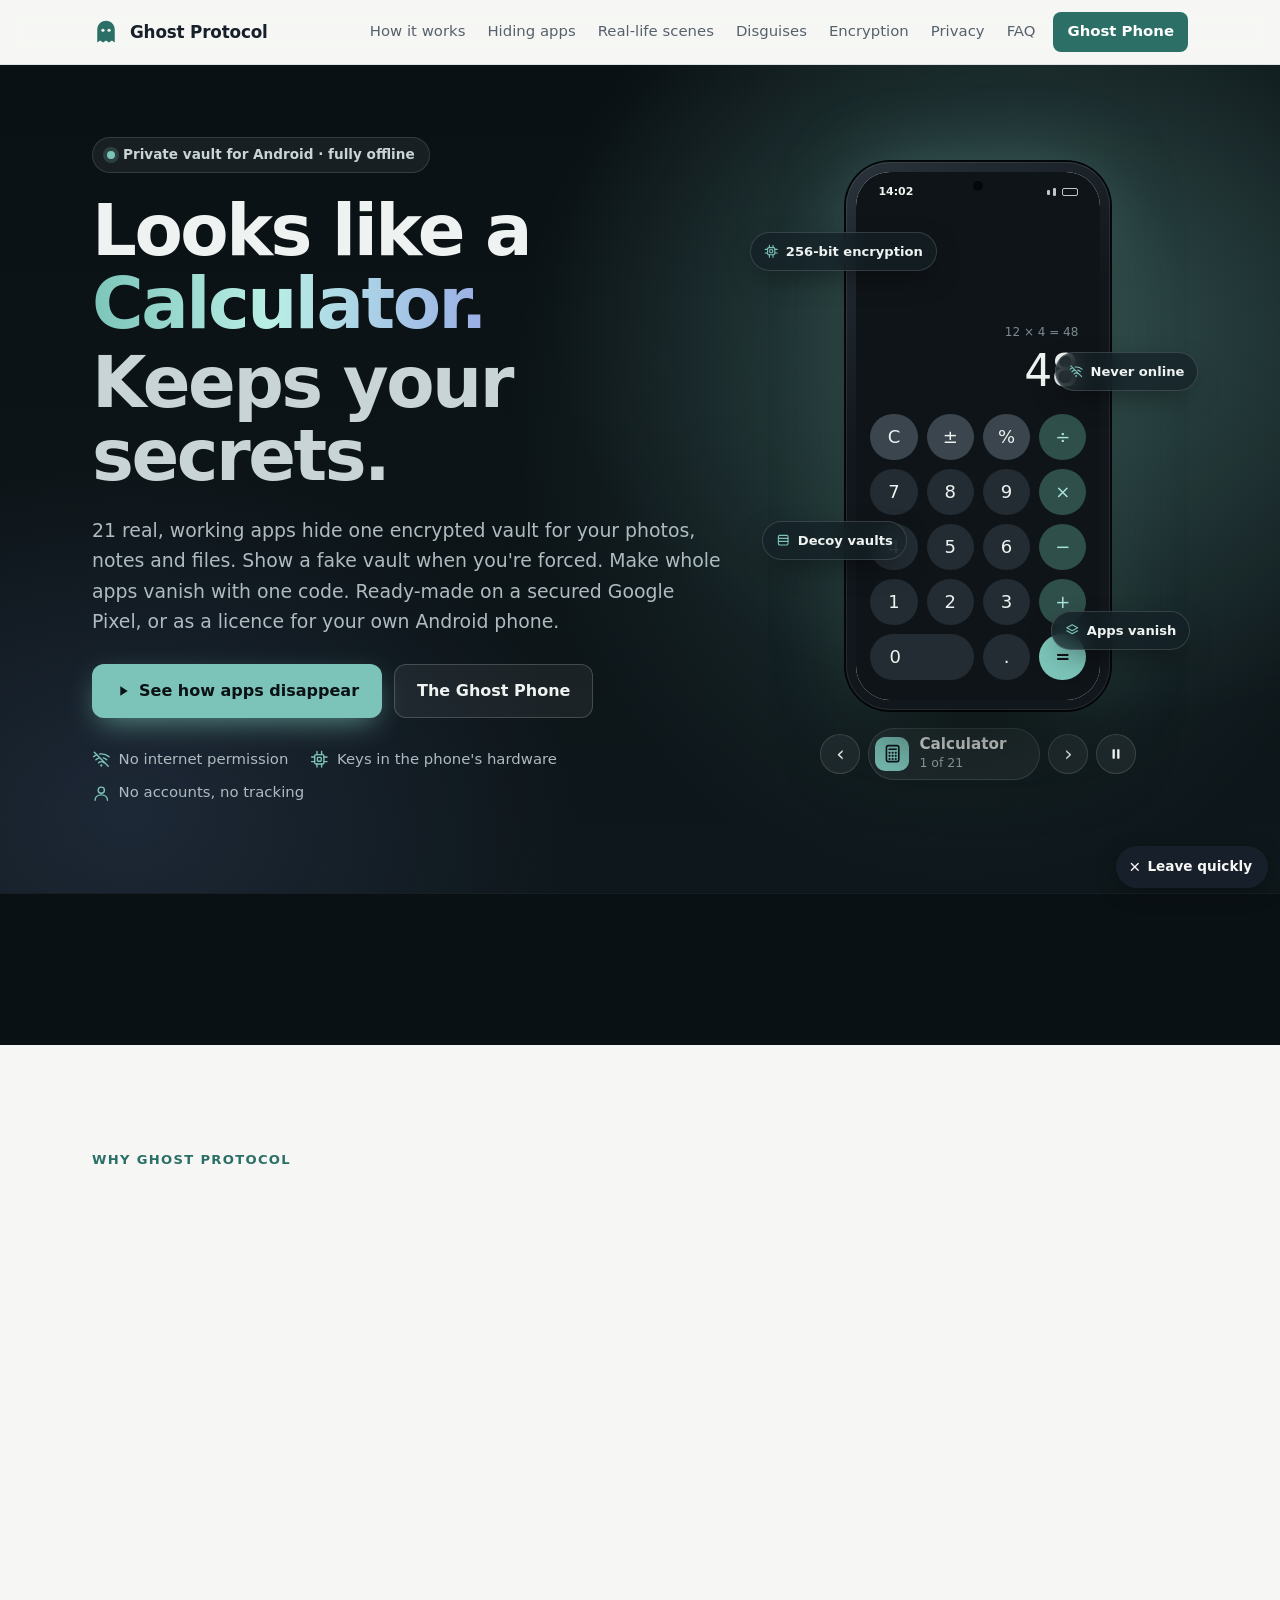
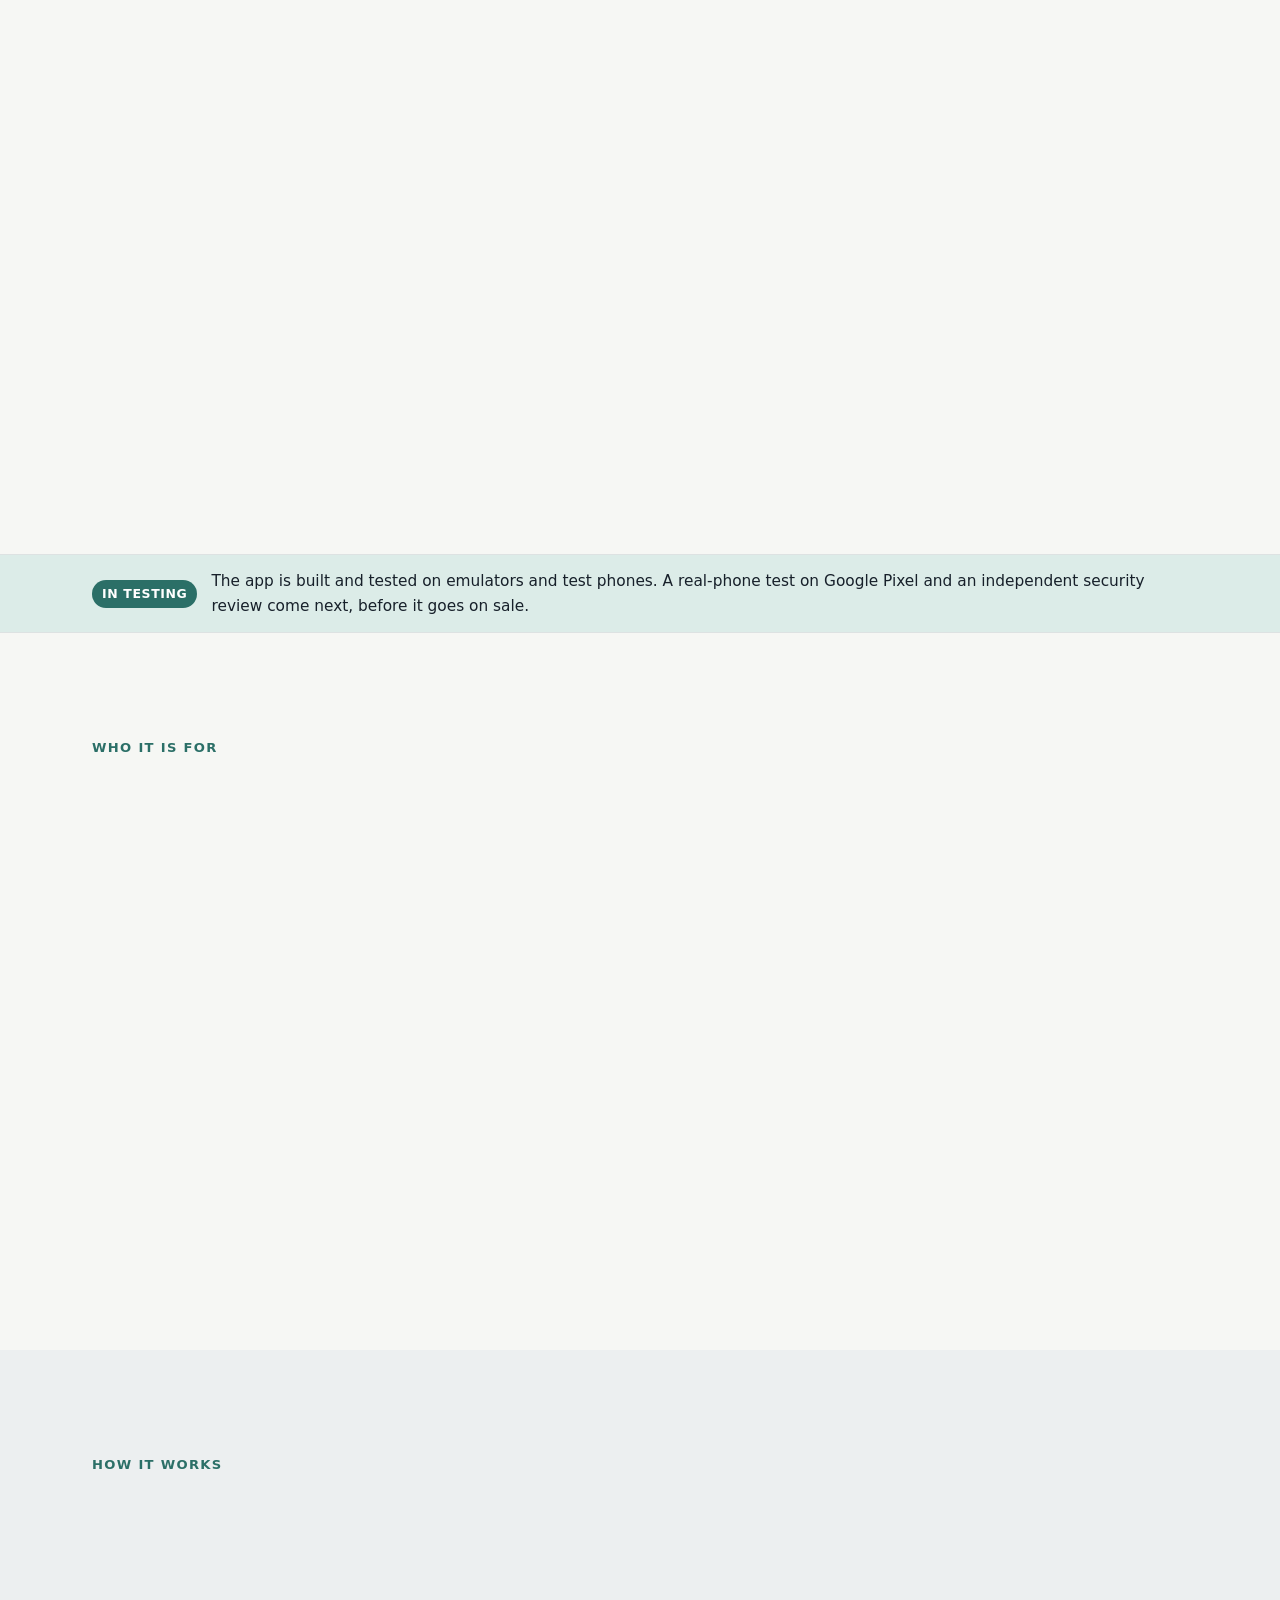
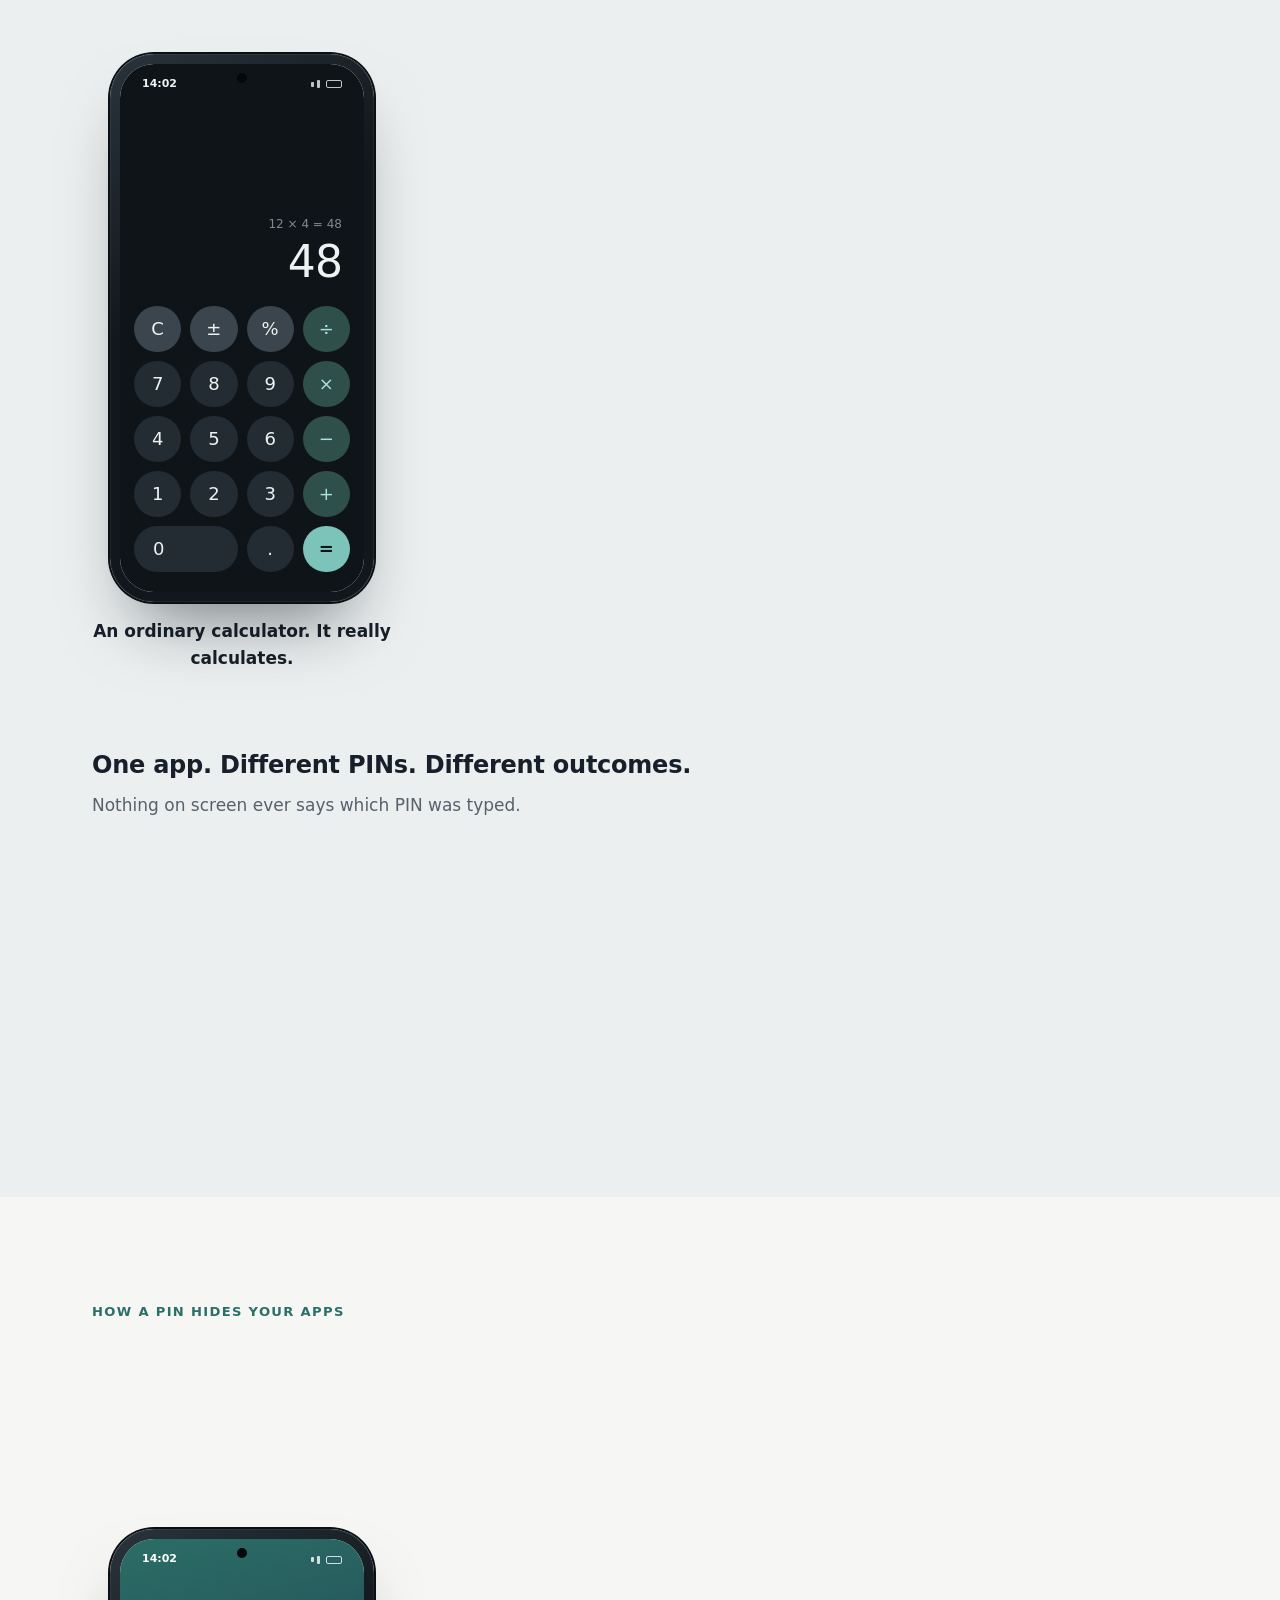
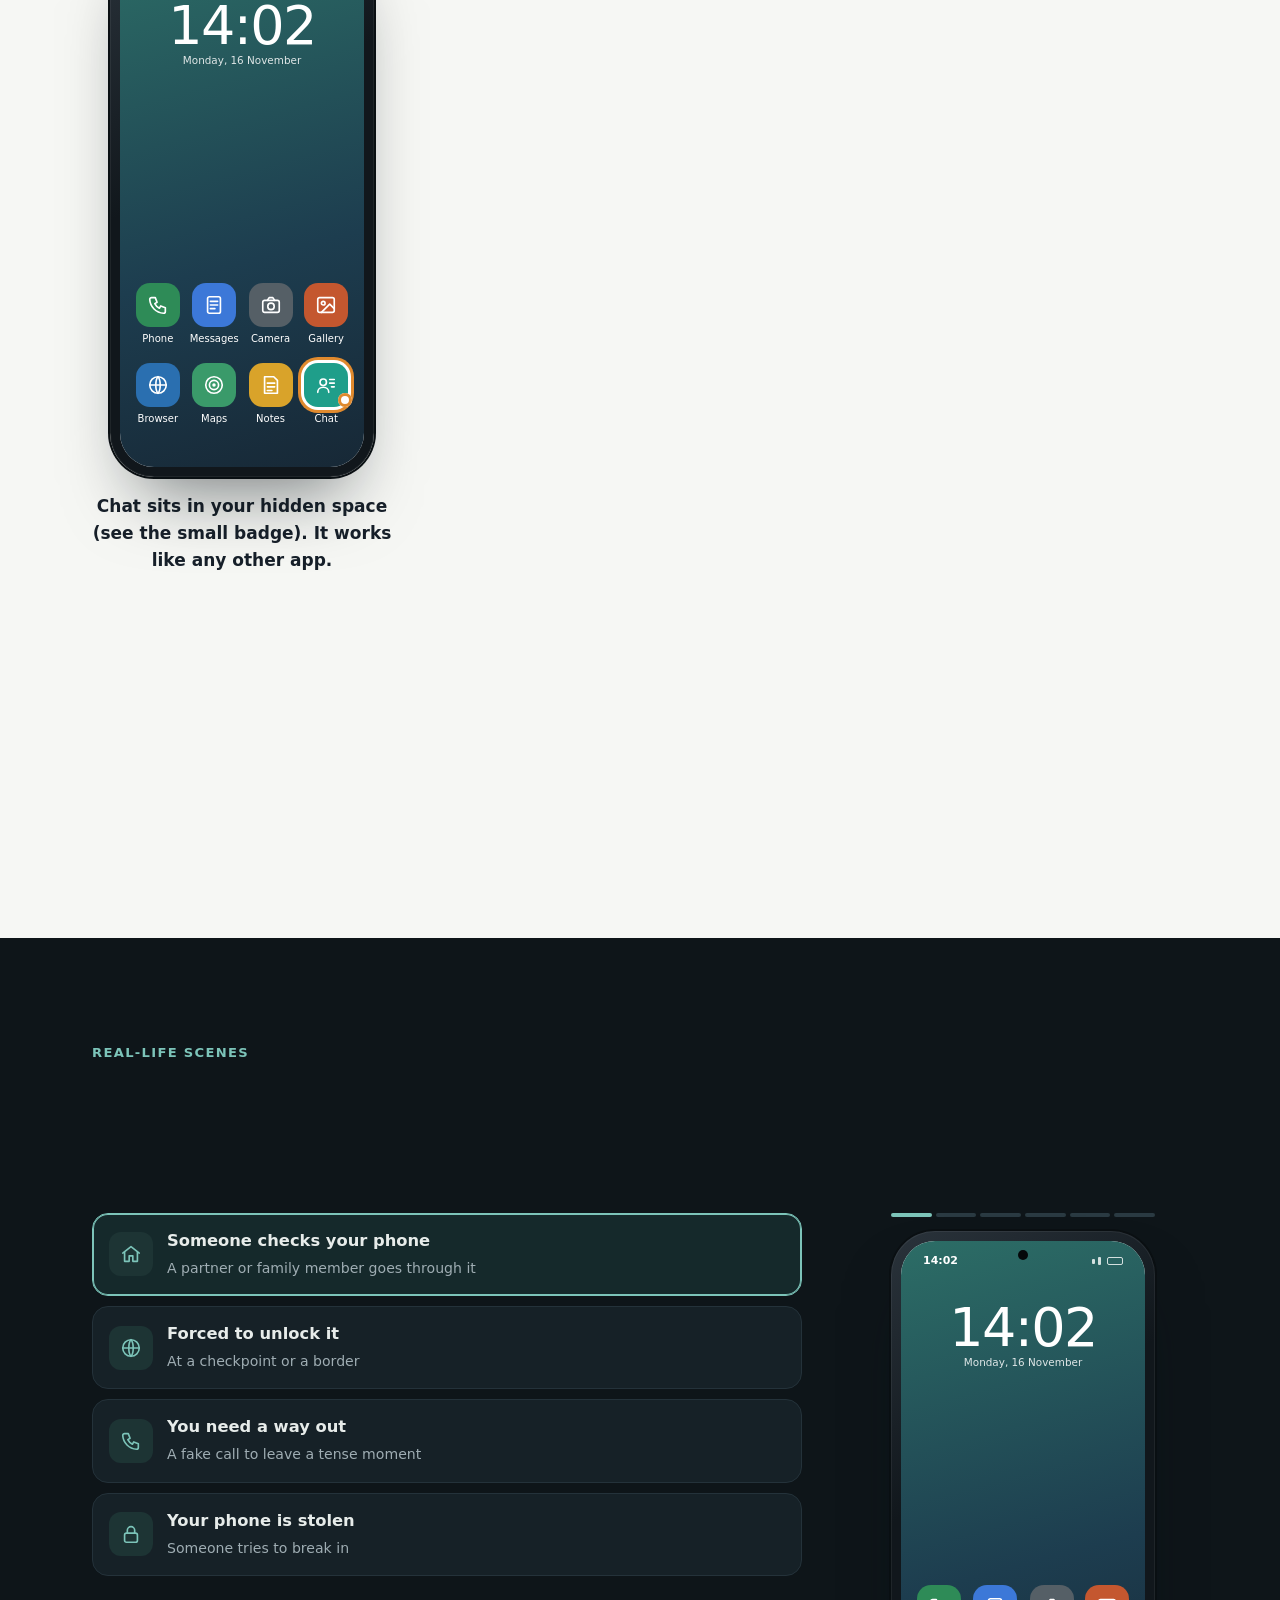
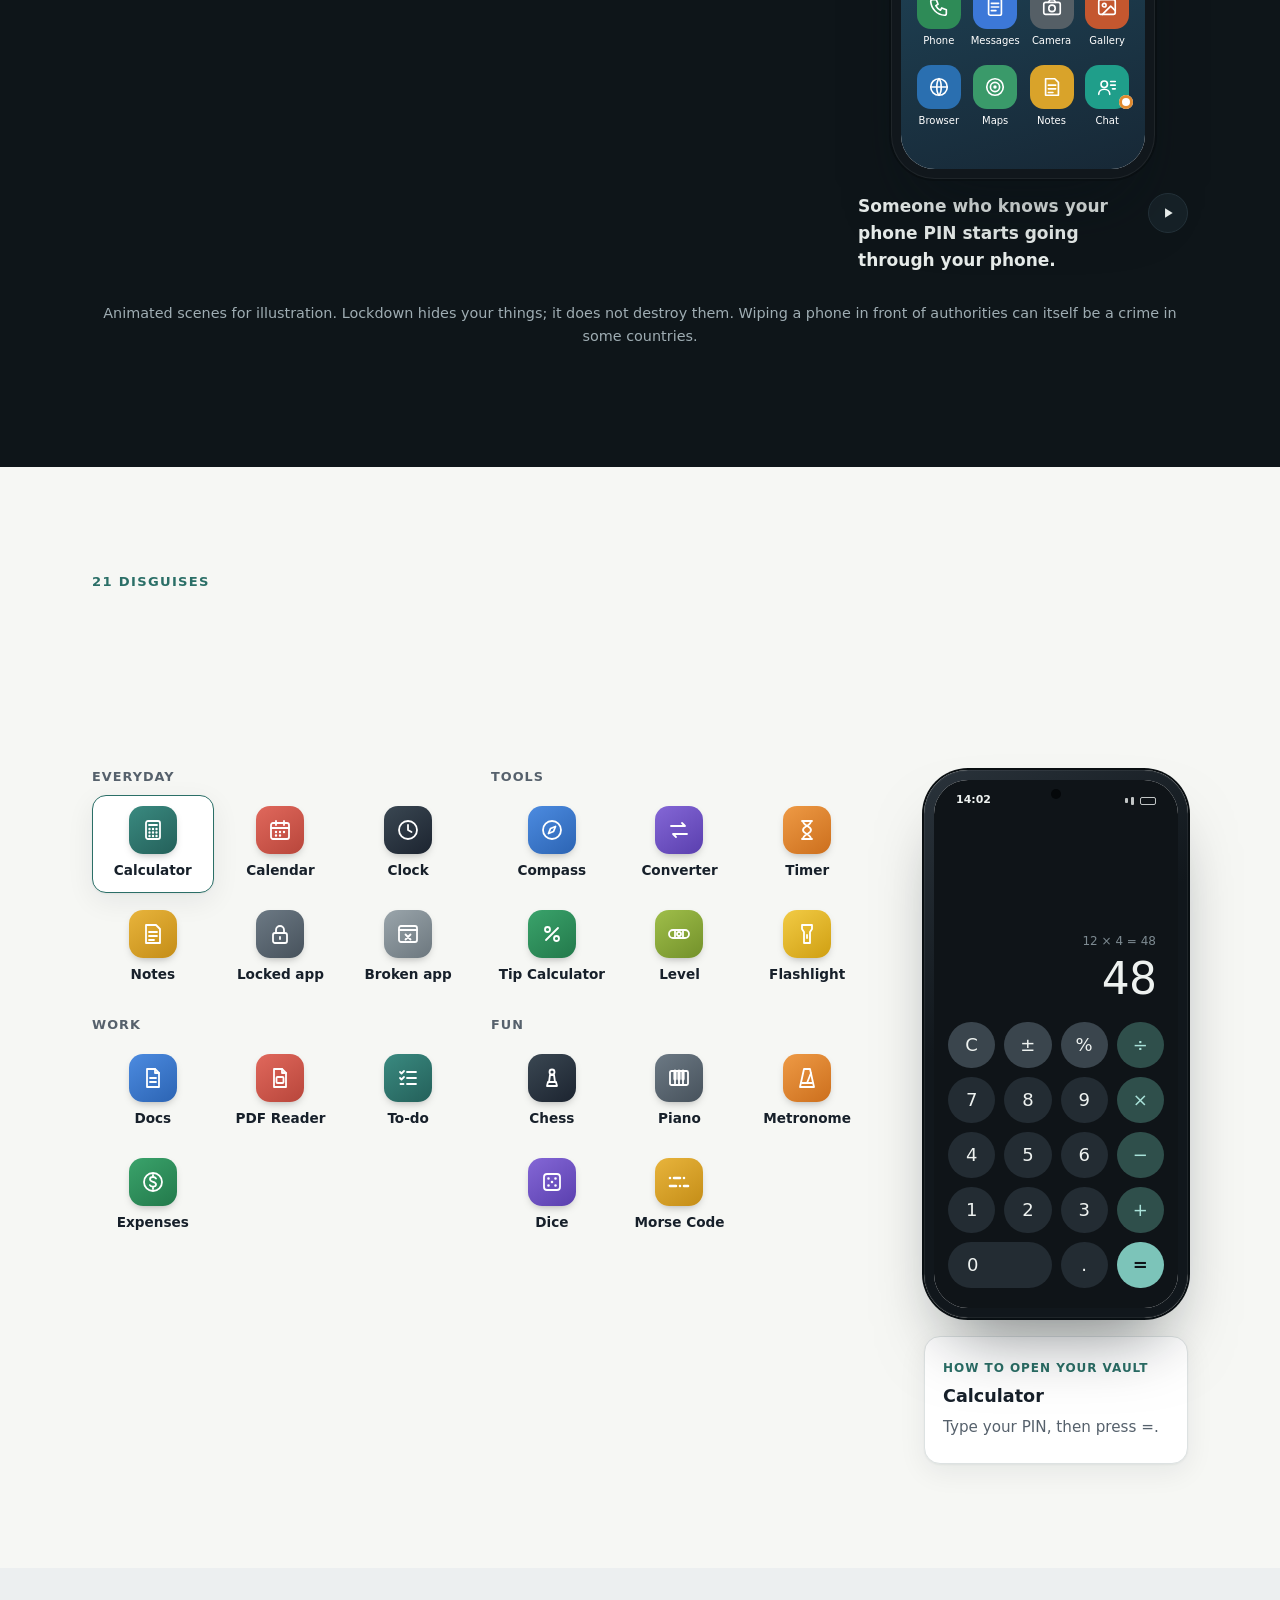
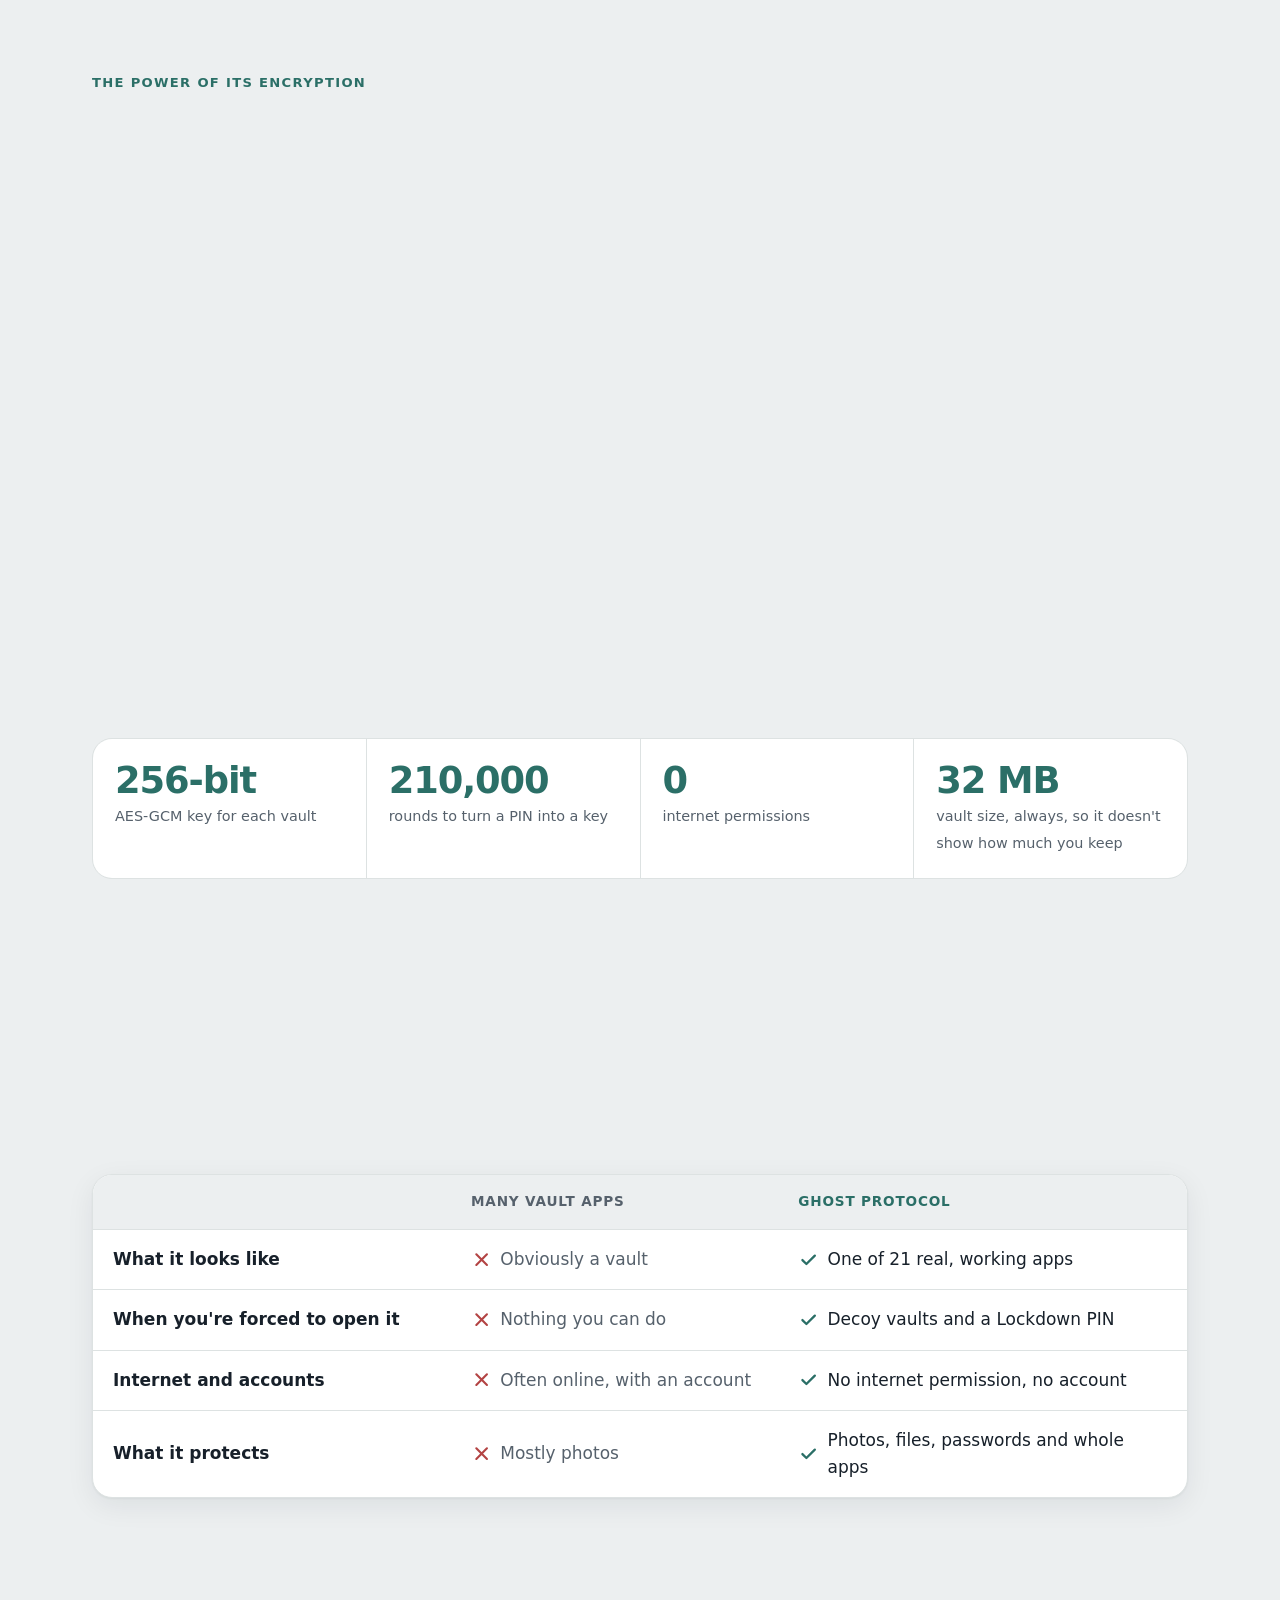
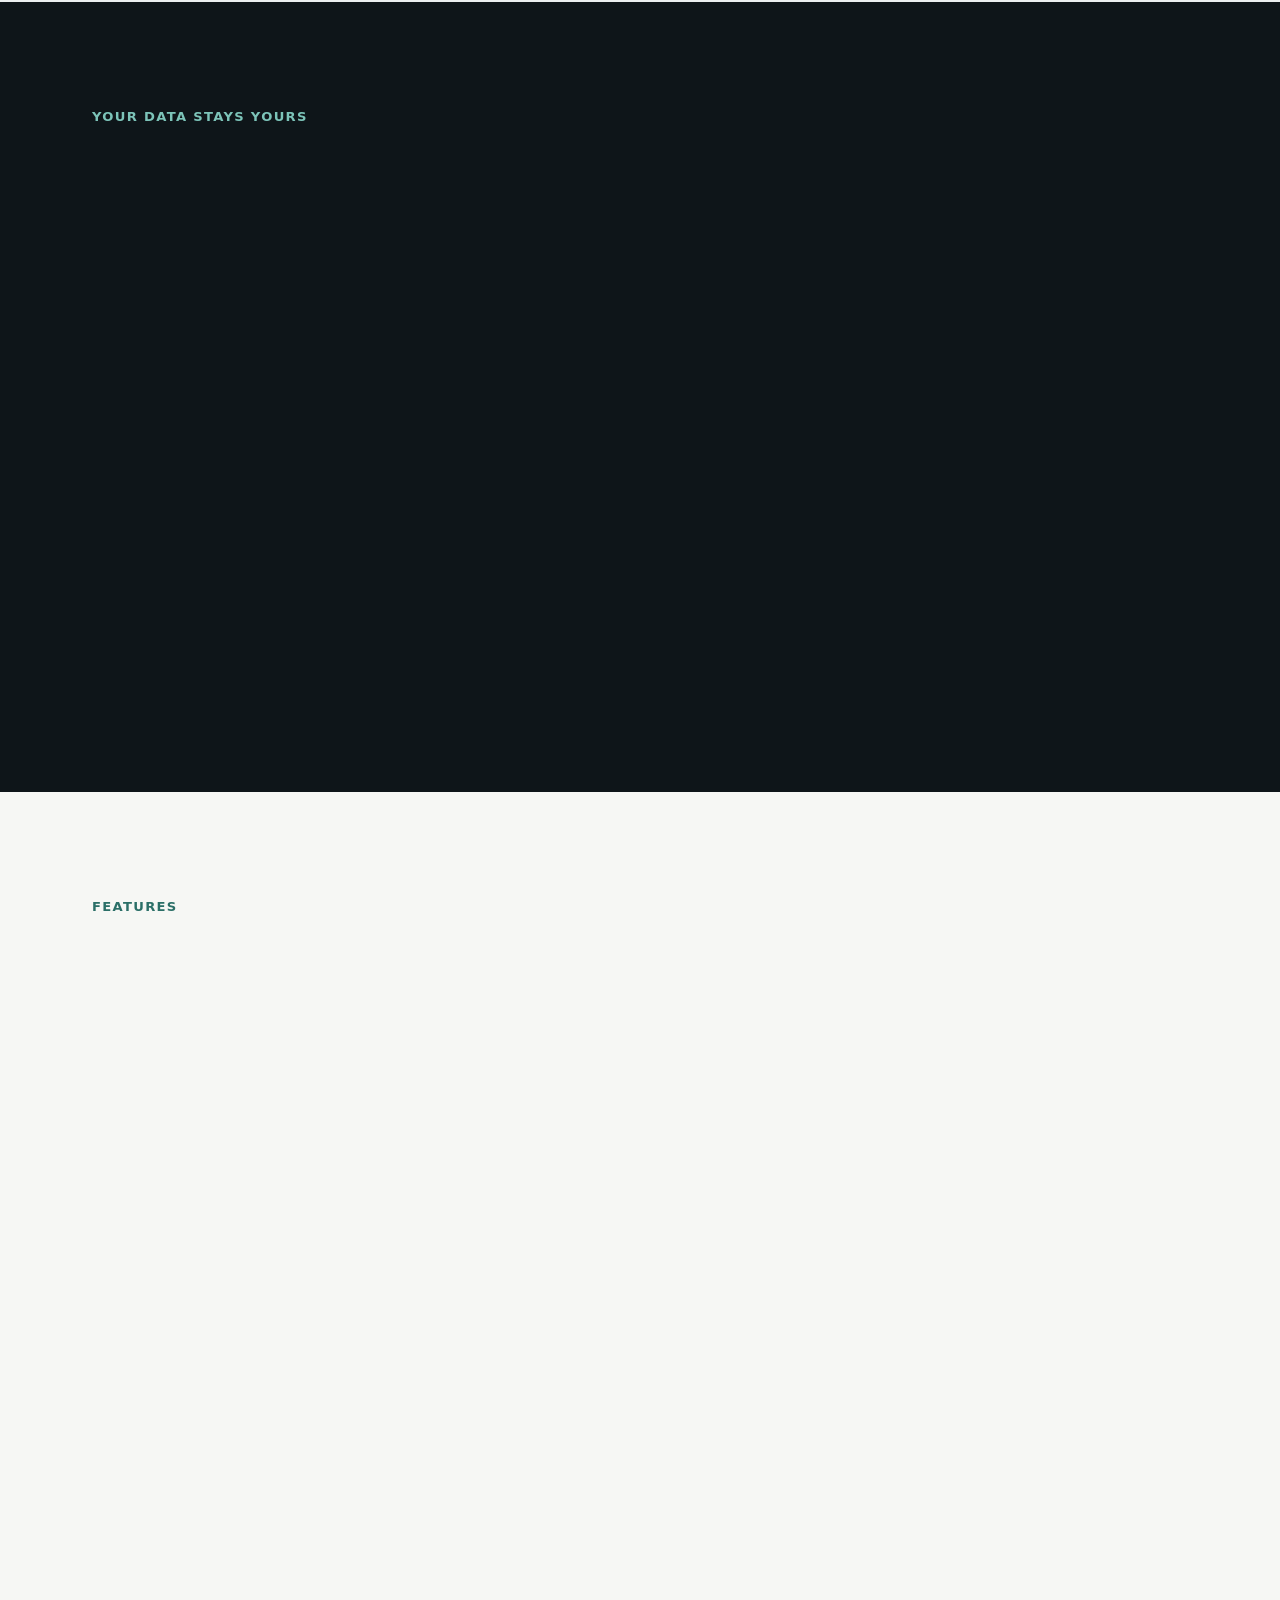
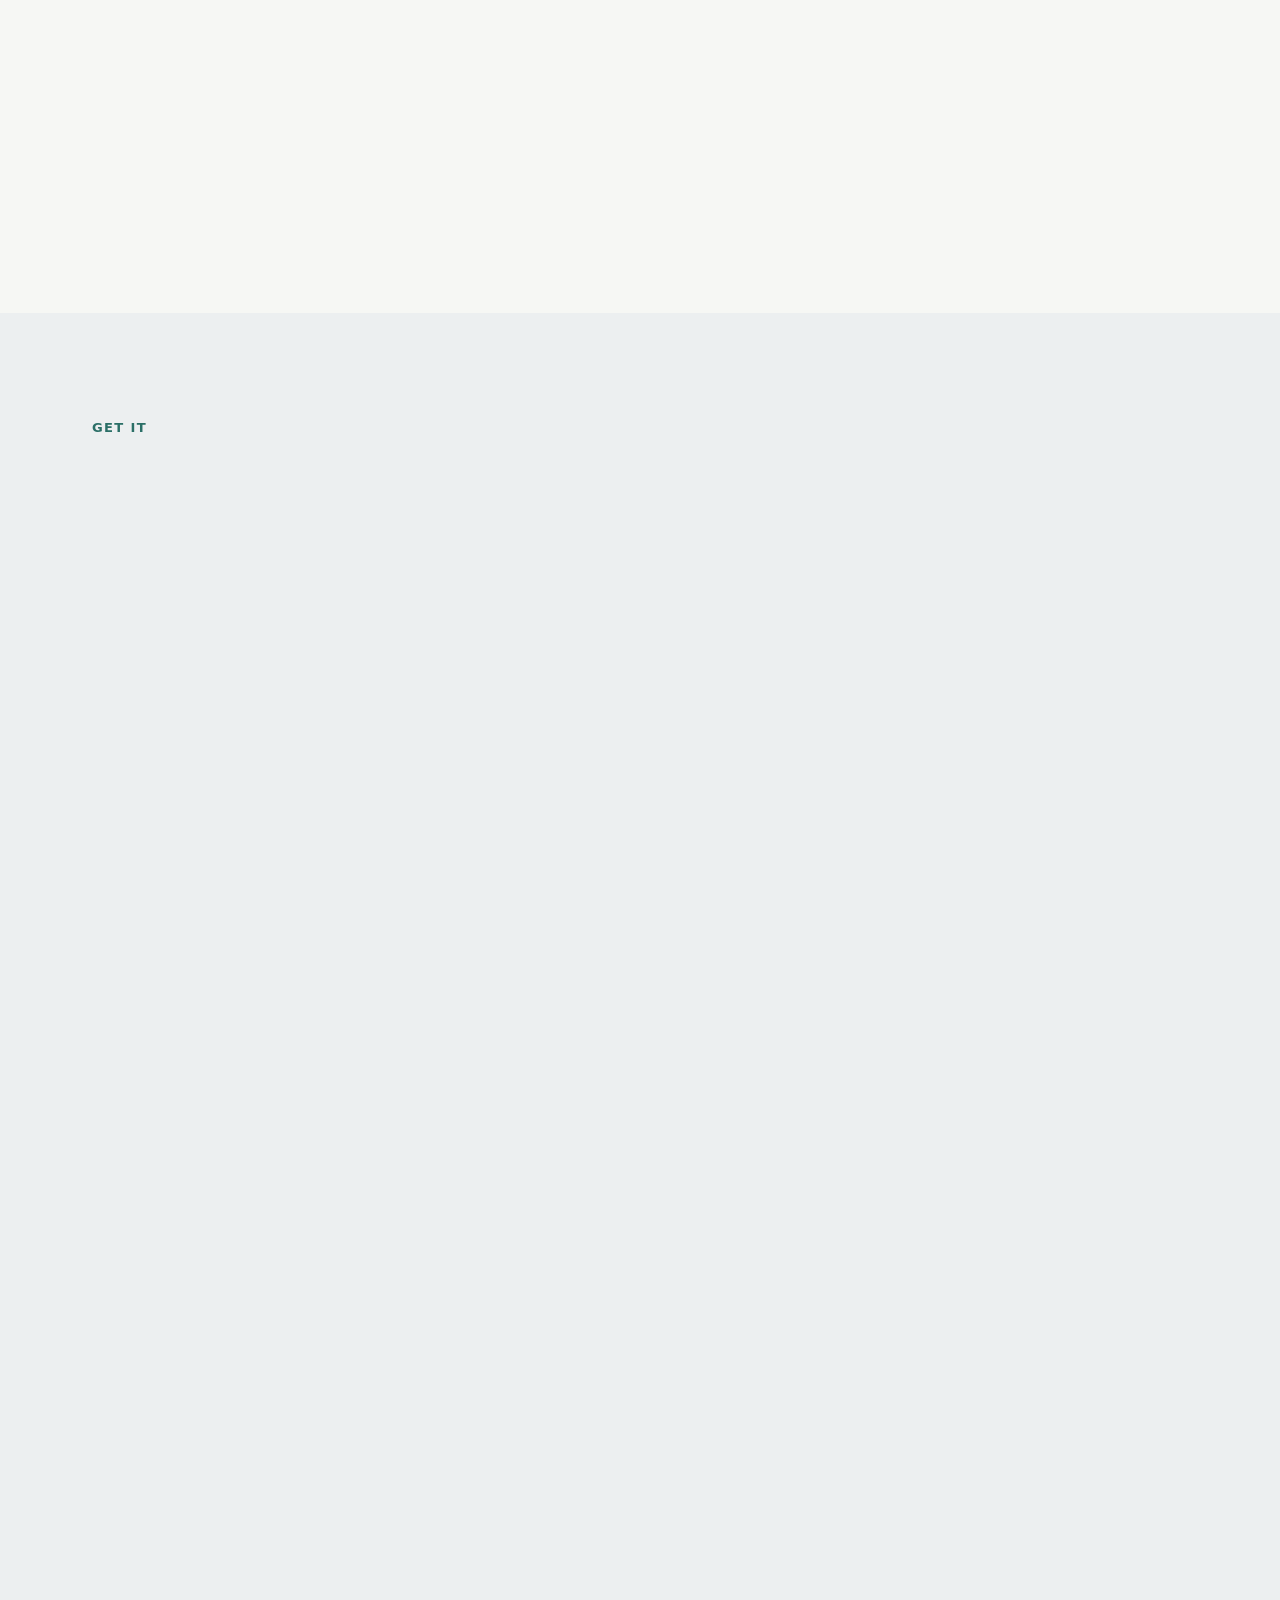
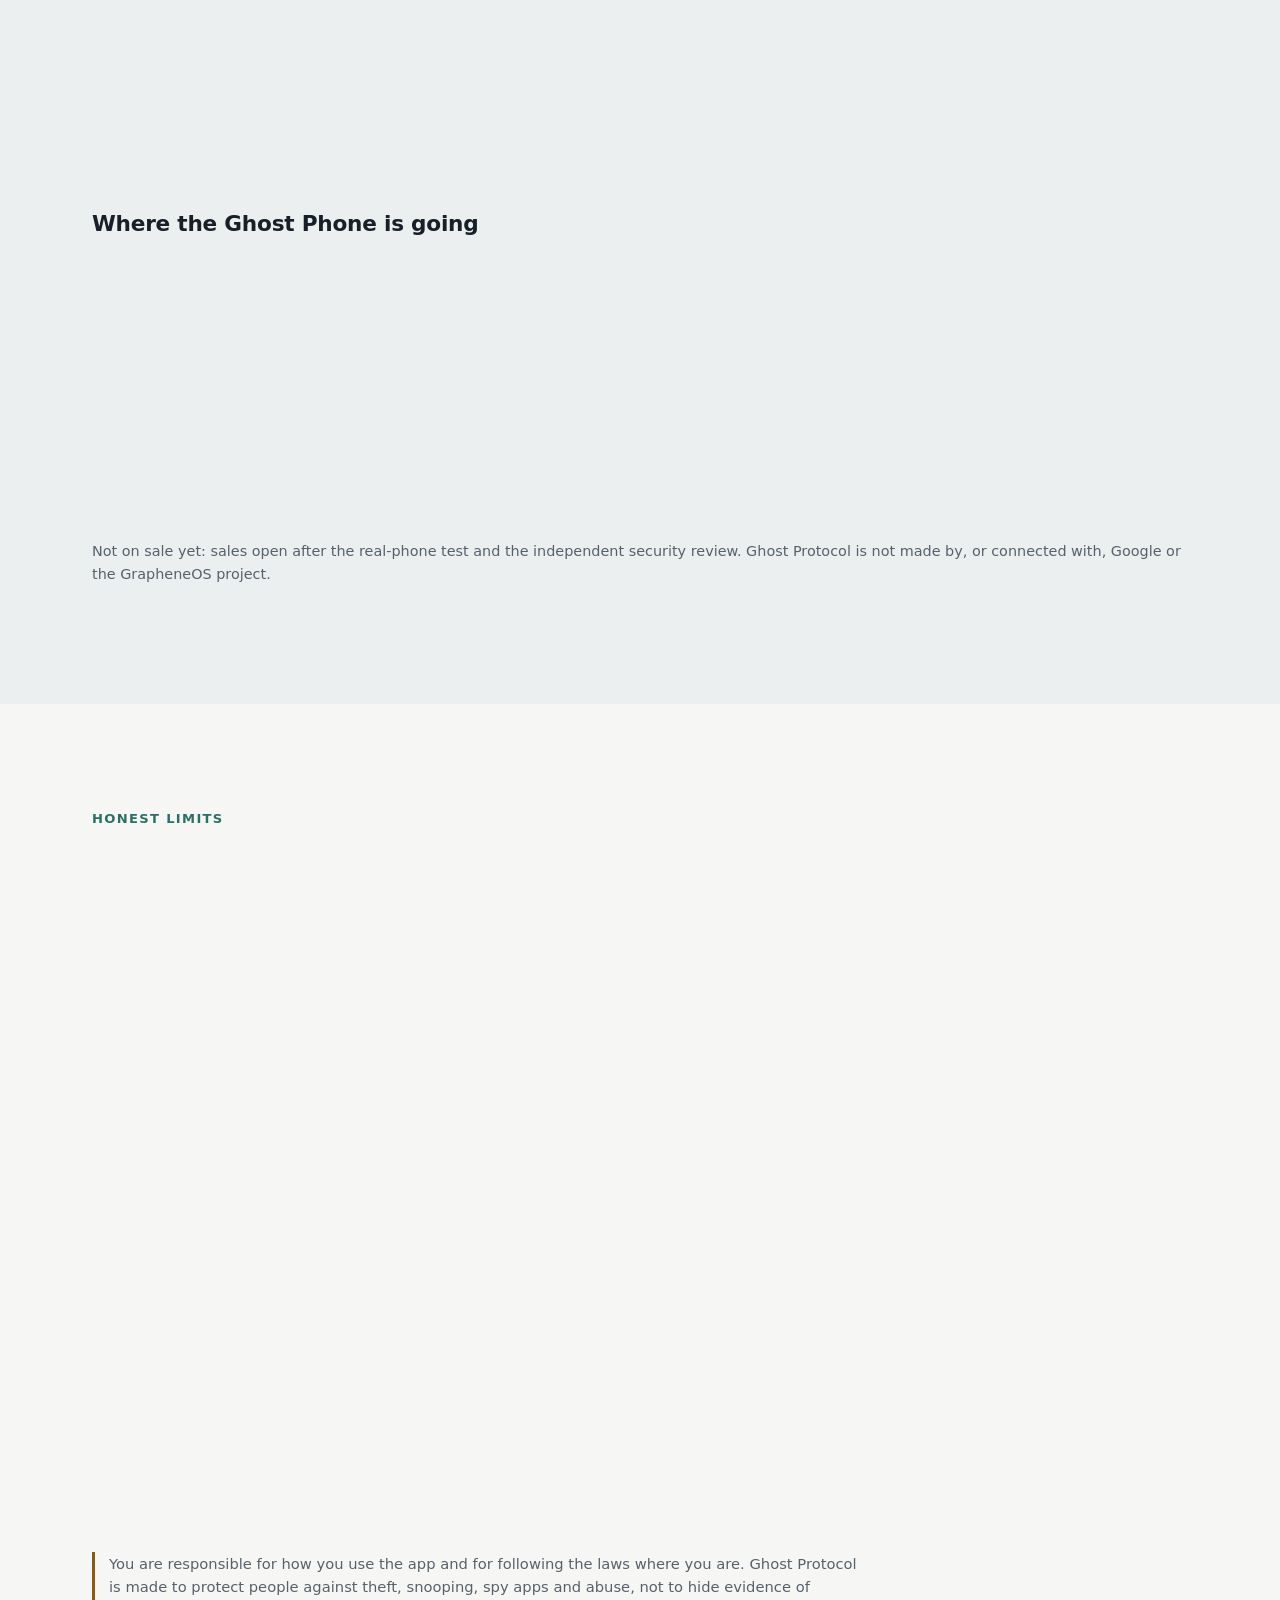
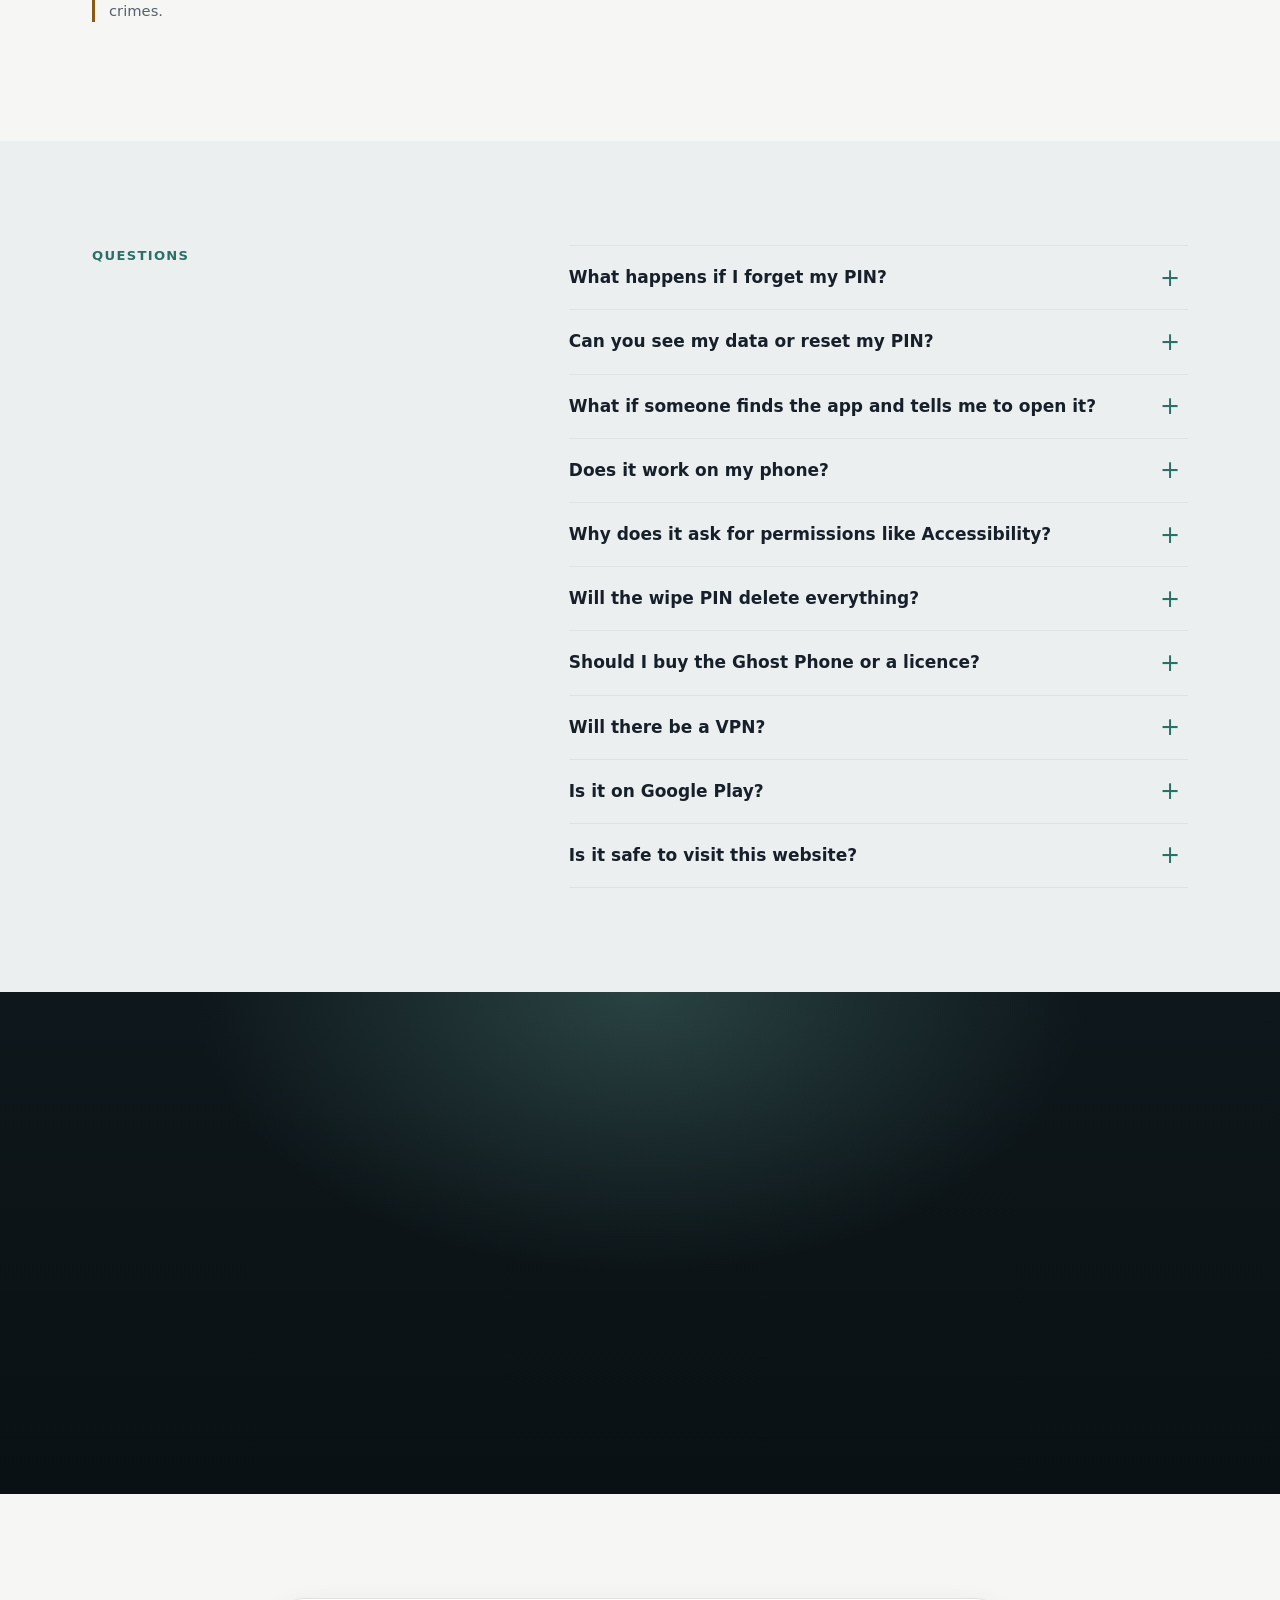
==== index.html @ 4c1c34bd "Website" ====
<!doctype html>
<html lang="en">
<head>
<meta charset="utf-8">
<meta name="viewport" content="width=device-width, initial-scale=1">
<meta http-equiv="Content-Security-Policy" content="default-src 'self'; script-src 'self'; style-src 'self'; img-src 'self' data:; connect-src 'none'; form-action 'none'; base-uri 'none'">
<meta name="referrer" content="no-referrer">
<meta name="color-scheme" content="light dark">
<meta name="description" content="Ghost Protocol is an offline Android vault disguised as one of 21 everyday apps, built for people whose phone may be checked or taken.">
<title>Ghost Protocol</title>
<link rel="canonical" href="https://m-software.tech/">
<meta name="theme-color" content="#0a1114">
<meta property="og:type" content="website">
<meta property="og:site_name" content="Ghost Protocol">
<meta property="og:title" content="Ghost Protocol: looks like a calculator, keeps your secrets">
<meta property="og:description" content="An offline vault for Android, hidden inside 21 everyday apps. Decoy vaults, apps that vanish with one code, and nothing ever sent online.">
<meta property="og:url" content="https://m-software.tech/">
<meta property="og:image" content="https://m-software.tech/og-image.png">
<meta property="og:image:width" content="1200">
<meta property="og:image:height" content="630">
<meta property="og:image:alt" content="A phone showing a calculator, next to the words: Looks like a Calculator. Keeps your secrets.">
<meta name="twitter:card" content="summary_large_image">
<meta name="twitter:title" content="Ghost Protocol: looks like a calculator, keeps your secrets">
<meta name="twitter:description" content="An offline vault for Android, hidden inside 21 everyday apps. Decoy vaults, apps that vanish with one code, and nothing ever sent online.">
<meta name="twitter:image" content="https://m-software.tech/og-image.png">
<link rel="icon" href="favicon.svg" type="image/svg+xml">
<link rel="stylesheet" href="styles.css?v=6">
<script src="site.js?v=7" defer></script>
</head>
<body>

<!-- Icon set, drawn for this site -->
<svg width="0" height="0" class="sprite" aria-hidden="true">
  <defs>
    <symbol id="i-home" viewBox="0 0 24 24"><path d="M3 11l9-7 9 7"/><path d="M5 10v10h5v-6h4v6h5V10"/></symbol>
    <symbol id="i-press" viewBox="0 0 24 24"><path d="M4 5h12v14H6a2 2 0 0 1-2-2z"/><path d="M16 9h4v8a2 2 0 0 1-2 2h-2"/><path d="M7 9h6M7 12h6M7 15h4"/></symbol>
    <symbol id="i-globe" viewBox="0 0 24 24"><circle cx="12" cy="12" r="9"/><path d="M3 12h18"/><path d="M12 3c3.2 3.2 3.2 14.8 0 18M12 3c-3.2 3.2-3.2 14.8 0 18"/></symbol>
    <symbol id="i-user" viewBox="0 0 24 24"><circle cx="12" cy="8" r="4"/><path d="M4 21c0-4.2 3.6-7 8-7s8 2.8 8 7"/></symbol>
    <symbol id="i-lock" viewBox="0 0 24 24"><rect x="5" y="11" width="14" height="10" rx="2"/><path d="M8 11V8a4 4 0 0 1 8 0v3"/></symbol>
    <symbol id="i-call" viewBox="0 0 24 24"><path d="M5 4h4l2 5-2.5 1.5a11 11 0 0 0 5 5L15 13l5 2v4a2 2 0 0 1-2 2A16 16 0 0 1 3 6a2 2 0 0 1 2-2z"/></symbol>
    <symbol id="i-layers" viewBox="0 0 24 24"><path d="M12 3l9 5-9 5-9-5z"/><path d="M3 13l9 5 9-5"/></symbol>
    <symbol id="i-camera" viewBox="0 0 24 24"><rect x="3" y="7" width="18" height="13" rx="2"/><path d="M8 7l2-3h4l2 3"/><circle cx="12" cy="13.5" r="3.5"/></symbol>
    <symbol id="i-eye" viewBox="0 0 24 24"><path d="M2 12s4-7 10-7 10 7 10 7-4 7-10 7S2 12 2 12z"/><circle cx="12" cy="12" r="3"/></symbol>
    <symbol id="i-search" viewBox="0 0 24 24"><circle cx="11" cy="11" r="7"/><path d="M20 20l-4-4"/></symbol>
    <symbol id="i-timer" viewBox="0 0 24 24"><circle cx="12" cy="13" r="8"/><path d="M12 9v4l3 2M9 2h6"/></symbol>
    <symbol id="i-target" viewBox="0 0 24 24"><circle cx="12" cy="12" r="9"/><circle cx="12" cy="12" r="5"/><circle cx="12" cy="12" r="1"/></symbol>
    <symbol id="i-lang" viewBox="0 0 24 24"><path d="M4 5h9M8.5 3v2M6 9c1 2.6 3.3 4.6 6 5.6M11 5c-1 4-3 7-6 9"/><path d="M13 21l4-9 4 9M14.4 18h5.2"/></symbol>
    <symbol id="i-offline" viewBox="0 0 24 24"><path d="M3 3l18 18"/><path d="M8.5 16.5a5 5 0 0 1 7 0"/><path d="M5 12.6a10 10 0 0 1 4.5-2.4M14.5 10.2A10 10 0 0 1 19 12.6"/><path d="M2 8.8a15 15 0 0 1 4-2.4M10 5.1a15 15 0 0 1 12 3.7"/><circle cx="12" cy="20" r=".6"/></symbol>
    <symbol id="i-chip" viewBox="0 0 24 24"><rect x="6" y="6" width="12" height="12" rx="2"/><rect x="9.5" y="9.5" width="5" height="5" rx="1"/><path d="M9 2v4M15 2v4M9 18v4M15 18v4M2 9h4M2 15h4M18 9h4M18 15h4"/></symbol>
    <symbol id="i-box" viewBox="0 0 24 24"><rect x="4" y="4" width="16" height="16" rx="2"/><path d="M4 9h16M4 14h16"/></symbol>
    <symbol id="i-tag" viewBox="0 0 24 24"><path d="M3 12V4h8l10 10-8 8z"/><circle cx="7.5" cy="8.5" r="1.3"/></symbol>
    <symbol id="i-alert" viewBox="0 0 24 24"><path d="M12 3l10 18H2z"/><path d="M12 10v5M12 18v.4"/></symbol>
    <symbol id="i-check" viewBox="0 0 24 24"><path d="M5 12.5l4.5 4.5L19 7.5"/></symbol>
    <symbol id="i-x" viewBox="0 0 24 24"><path d="M6 6l12 12M18 6L6 18"/></symbol>
    <symbol id="i-phone" viewBox="0 0 24 24"><rect x="6" y="2" width="12" height="20" rx="2.5"/><path d="M11 18.5h2"/></symbol>
    <symbol id="i-file" viewBox="0 0 24 24"><path d="M6 3h8l4 4v14H6z"/><path d="M14 3v4h4"/></symbol>
    <symbol id="i-key" viewBox="0 0 24 24"><circle cx="8" cy="15" r="4"/><path d="M11 12l9-9M17 6l2 2M15 8l2 2"/></symbol>
    <symbol id="i-card" viewBox="0 0 24 24"><rect x="3" y="6" width="18" height="12" rx="2"/><path d="M3 10h18"/></symbol>
    <symbol id="i-image" viewBox="0 0 24 24"><rect x="3" y="4" width="18" height="16" rx="2"/><circle cx="9" cy="10" r="2"/><path d="M21 16l-5-5-9 9"/></symbol>
    <symbol id="i-note" viewBox="0 0 24 24"><rect x="5" y="3" width="14" height="18" rx="2"/><path d="M8 8h8M8 12h8M8 16h5"/></symbol>
    <symbol id="i-contacts" viewBox="0 0 24 24"><circle cx="9" cy="9" r="3.5"/><path d="M3 20c0-3.3 2.7-5.5 6-5.5s6 2.2 6 5.5M16 6h5M16 10h5M18 14h3"/></symbol>
    <symbol id="i-power" viewBox="0 0 24 24"><path d="M12 3v9"/><path d="M6.3 6.8a8 8 0 1 0 11.4 0"/></symbol>
    <symbol id="i-play" viewBox="0 0 24 24"><path d="M8 5l11 7-11 7z"/></symbol>
    <symbol id="i-pause" viewBox="0 0 24 24"><path d="M8 5v14M16 5v14"/></symbol>
    <symbol id="i-replay" viewBox="0 0 24 24"><path d="M4 12a8 8 0 1 0 2.3-5.7"/><path d="M4 4v4h4"/></symbol>
    <symbol id="d-calc" viewBox="0 0 24 24"><rect x="5" y="3" width="14" height="18" rx="2"/><path d="M8 7h8"/><path d="M8.5 11h.01M12 11h.01M15.5 11h.01M8.5 14.5h.01M12 14.5h.01M15.5 14.5h.01M8.5 18h.01M12 18h.01M15.5 18h.01" stroke-width="2.4"/></symbol>
    <symbol id="d-cal" viewBox="0 0 24 24"><rect x="3" y="5" width="18" height="16" rx="2"/><path d="M3 10h18M8 3v4M16 3v4"/><path d="M8 14h.01M12 14h.01M16 14h.01M8 17.5h.01M12 17.5h.01" stroke-width="2.4"/></symbol>
    <symbol id="d-clock" viewBox="0 0 24 24"><circle cx="12" cy="12" r="9"/><path d="M12 7v5l3.5 2"/></symbol>
    <symbol id="d-notes" viewBox="0 0 24 24"><path d="M5 3h10l4 4v14H5z"/><path d="M8 10h8M8 14h8M8 18h5"/></symbol>
    <symbol id="d-locked" viewBox="0 0 24 24"><rect x="5" y="11" width="14" height="10" rx="2"/><path d="M8 11V8a4 4 0 0 1 8 0v3"/><path d="M12 15v2"/></symbol>
    <symbol id="d-broken" viewBox="0 0 24 24"><rect x="3" y="4" width="18" height="16" rx="2"/><path d="M3 8h18"/><path d="M9.5 12.5l5 5M14.5 12.5l-5 5"/></symbol>
    <symbol id="d-compass" viewBox="0 0 24 24"><circle cx="12" cy="12" r="9"/><path d="M15.5 8.5l-2 5-5 2 2-5z"/></symbol>
    <symbol id="d-convert" viewBox="0 0 24 24"><path d="M4 8h14l-3-3M20 16H6l3 3"/></symbol>
    <symbol id="d-timer" viewBox="0 0 24 24"><path d="M7 3h10M7 21h10M8 3c0 5 8 5 8 9s-8 4-8 9M16 3c0 5-8 5-8 9s8 4 8 9"/></symbol>
    <symbol id="d-tip" viewBox="0 0 24 24"><path d="M6 18L18 6"/><circle cx="7.5" cy="7.5" r="2.5"/><circle cx="16.5" cy="16.5" r="2.5"/></symbol>
    <symbol id="d-level" viewBox="0 0 24 24"><rect x="2" y="8" width="20" height="8" rx="4"/><circle cx="12" cy="12" r="2"/><path d="M8 8v8M16 8v8"/></symbol>
    <symbol id="d-flash" viewBox="0 0 24 24"><path d="M7 3h10v4l-2 3v11H9V10L7 7z"/><path d="M12 13v3"/></symbol>
    <symbol id="d-docs" viewBox="0 0 24 24"><path d="M6 3h8l4 4v14H6z"/><path d="M14 3v4h4M9 12h6M9 16h6"/></symbol>
    <symbol id="d-pdf" viewBox="0 0 24 24"><path d="M6 3h8l4 4v14H6z"/><path d="M14 3v4h4"/><rect x="8.5" y="11" width="7" height="6" rx="1"/></symbol>
    <symbol id="d-todo" viewBox="0 0 24 24"><path d="M4 6l1.5 1.5L8 5M4 12l1.5 1.5L8 11M4.5 18h3"/><path d="M11 6h9M11 12h9M11 18h9"/></symbol>
    <symbol id="d-exp" viewBox="0 0 24 24"><circle cx="12" cy="12" r="9"/><path d="M15 8.5c-.6-.9-1.7-1.5-3-1.5-1.7 0-3 .9-3 2.3 0 3.2 6 1.8 6 5 0 1.4-1.3 2.4-3 2.4-1.4 0-2.6-.6-3.1-1.6M12 5v2M12 17v2"/></symbol>
    <symbol id="d-chess" viewBox="0 0 24 24"><circle cx="12" cy="6" r="2.5"/><path d="M10 9h4l1 7H9z"/><path d="M8 16h8l1 4H7z"/></symbol>
    <symbol id="d-piano" viewBox="0 0 24 24"><rect x="3" y="5" width="18" height="14" rx="1.5"/><path d="M8 5v14M12 5v14M16 5v14"/><path d="M8 5v8M12 5v8M16 5v8" stroke-width="3.2"/></symbol>
    <symbol id="d-metro" viewBox="0 0 24 24"><path d="M9 3h6l4 18H5z"/><path d="M12 17l4-10"/><path d="M7 17h10"/></symbol>
    <symbol id="d-dice" viewBox="0 0 24 24"><rect x="4" y="4" width="16" height="16" rx="3"/><path d="M8.5 8.5h.01M15.5 8.5h.01M12 12h.01M8.5 15.5h.01M15.5 15.5h.01" stroke-width="2.6"/></symbol>
    <symbol id="d-morse" viewBox="0 0 24 24"><path d="M3 8h.01M7 8h6M17 8h.01M3 16h6M13 16h.01M17 16h4" stroke-width="2.6"/></symbol>
  </defs>
</svg>

<a class="skip" href="#main">Skip to content</a>
<a class="quick-exit" id="quick-exit" href="https://en.wikipedia.org/wiki/Weather" rel="noreferrer" title="Leaves this site at once. You can also press Esc.">
  <svg class="ic" aria-hidden="true"><use href="#i-x"/></svg><span>Leave quickly</span>
</a>

<header class="site-header">
  <div class="wrap header-inner">
    <a class="brand" href="#top" aria-label="Ghost Protocol, back to top">
      <svg class="brand-mark" viewBox="0 0 32 32" aria-hidden="true"><path d="M16 3c-6 0-10 4.5-10 10.5V28l3.3-2.4L12.7 28 16 25.6 19.3 28l3.4-2.4L26 28V13.5C26 7.5 22 3 16 3z" fill="currentColor"/><circle cx="12.5" cy="14" r="1.8" class="brand-eye"/><circle cx="19.5" cy="14" r="1.8" class="brand-eye"/></svg>
      <span>Ghost Protocol</span>
    </a>
    <nav class="nav" aria-label="Sections">
      <a href="#how">How it works</a>
      <a href="#hide">Hiding apps</a>
      <a href="#scenes">Real-life scenes</a>
      <a href="#disguises">Disguises</a>
      <a href="#encryption">Encryption</a>
      <a href="#privacy">Privacy</a>
      <a href="#faq">FAQ</a>
      <a class="nav-cta" href="#offer">Ghost Phone</a>
    </nav>
  </div>
</header>

<main id="main">

<!-- HERO -->
<section class="hero" id="top">
  <div class="hero-glow" aria-hidden="true"></div>
  <div class="wrap hero-inner">
    <div class="hero-text">
      <p class="pill"><span class="pill-dot" aria-hidden="true"></span>Private vault for Android · fully offline</p>
      <h1 class="hero-h1"><span class="h1-top">Looks like a</span>
        <span class="rot-line"><span class="rot" data-rot>Calculator.</span></span>
        <span class="h1-bot">Keeps your secrets.</span></h1>
      <p class="lead">21 real, working apps hide one encrypted vault for your photos, notes and files. Show a fake vault when you're forced. Make whole apps vanish with one code. Ready-made on a secured Google Pixel, or as a licence for your own Android phone.</p>
      <div class="cta-row">
        <a class="btn btn-primary" href="#hide"><svg class="ic" aria-hidden="true"><use href="#i-play"/></svg>See how apps disappear</a>
        <a class="btn btn-ghost" href="#offer">The Ghost Phone</a>
      </div>
      <ul class="trust-row">
        <li><svg class="ic" aria-hidden="true"><use href="#i-offline"/></svg>No internet permission</li>
        <li><svg class="ic" aria-hidden="true"><use href="#i-chip"/></svg>Keys in the phone's hardware</li>
        <li><svg class="ic" aria-hidden="true"><use href="#i-user"/></svg>No accounts, no tracking</li>
      </ul>
    </div>

    <div class="hero-visual player" id="hero-phone">
      <div class="phone-wrap">
        <div class="phone">
          <div class="screen" aria-hidden="true"></div>
        </div>
        <span class="float f1" aria-hidden="true"><svg class="ic"><use href="#i-chip"/></svg>256-bit encryption</span>
        <span class="float f2" aria-hidden="true"><svg class="ic"><use href="#i-offline"/></svg>Never online</span>
        <span class="float f3" aria-hidden="true"><svg class="ic"><use href="#i-box"/></svg>Decoy vaults</span>
        <span class="float f4" aria-hidden="true"><svg class="ic"><use href="#i-layers"/></svg>Apps vanish</span>
      </div>
      <div class="hero-ctl">
        <button type="button" class="round" data-prev aria-label="Previous disguise">‹</button>
        <div class="hero-lbl" aria-live="polite">
          <span class="hero-ic" data-icon></span>
          <span><b data-name>Calculator</b><small data-count>1 of 21</small></span>
        </div>
        <button type="button" class="round" data-next aria-label="Next disguise">›</button>
        <button type="button" class="round" data-play aria-label="Pause" data-state="pause"></button>
      </div>
    </div>
  </div>
</section>

<!-- NUMBERS -->
<section class="numbers" aria-label="Ghost Protocol in numbers">
  <div class="wrap numbers-inner">
    <div class="st"><b data-to="21">21</b><small>working disguises</small></div>
    <div class="st"><b data-to="4">4</b><small>secret PINs, each with its own job</small></div>
    <div class="st"><b data-to="256" data-suffix="-bit">256-bit</b><small>encryption key for every vault</small></div>
    <div class="st"><b>0</b><small>internet permissions</small></div>
    <div class="st"><b data-to="41">41</b><small>languages</small></div>
  </div>
</section>

<!-- STRONG POINTS -->
<section class="section bento-section" id="why">
  <div class="wrap">
    <p class="kicker">Why Ghost Protocol</p>
    <h2>Six things that set it apart</h2>
    <p class="section-lead">Most privacy apps hope nobody looks. Ghost Protocol is built for the moment someone does.</p>
    <div class="bento">
      <a class="tile t-wide" href="#disguises">
        <div class="tile-art art-apps" aria-hidden="true">
          <span class="app a-teal"><svg class="ic"><use href="#d-calc"/></svg></span><span class="app a-red"><svg class="ic"><use href="#d-cal"/></svg></span><span class="app a-ink"><svg class="ic"><use href="#d-clock"/></svg></span><span class="app a-amber"><svg class="ic"><use href="#d-notes"/></svg></span><span class="app a-blue"><svg class="ic"><use href="#d-compass"/></svg></span><span class="app a-violet"><svg class="ic"><use href="#d-convert"/></svg></span><span class="app a-orange"><svg class="ic"><use href="#d-timer"/></svg></span>
          <span class="app a-green"><svg class="ic"><use href="#d-tip"/></svg></span><span class="app a-lime"><svg class="ic"><use href="#d-level"/></svg></span><span class="app a-yellow"><svg class="ic"><use href="#d-flash"/></svg></span><span class="app a-blue"><svg class="ic"><use href="#d-docs"/></svg></span><span class="app a-red"><svg class="ic"><use href="#d-pdf"/></svg></span><span class="app a-teal"><svg class="ic"><use href="#d-todo"/></svg></span><span class="app a-green"><svg class="ic"><use href="#d-exp"/></svg></span>
          <span class="app a-ink"><svg class="ic"><use href="#d-chess"/></svg></span><span class="app a-slate"><svg class="ic"><use href="#d-piano"/></svg></span><span class="app a-orange"><svg class="ic"><use href="#d-metro"/></svg></span><span class="app a-violet"><svg class="ic"><use href="#d-dice"/></svg></span><span class="app a-amber"><svg class="ic"><use href="#d-morse"/></svg></span><span class="app a-slate"><svg class="ic"><use href="#d-locked"/></svg></span><span class="app a-grey"><svg class="ic"><use href="#d-broken"/></svg></span>
        </div>
        <h3>Hides in plain sight</h3>
        <p>21 disguises that really work. A calculator that calculates, a chess game you can play. Nobody looks twice.</p>
      </a>
      <a class="tile" href="#how">
        <div class="tile-art art-decoy" aria-hidden="true"><span class="vcard real"><i></i><i></i><i></i></span><span class="vcard fake"><b>Vault</b><i></i><i></i><i></i></span></div>
        <h3>A fake vault for when you're forced</h3>
        <p>A decoy PIN opens a believable vault. Nothing on screen says it isn't the real one.</p>
      </a>
      <a class="tile" href="#hide">
        <div class="tile-art art-vanish" aria-hidden="true"><span class="hi h0"><svg class="ic"><use href="#i-call"/></svg></span><span class="hi h3"><svg class="ic"><use href="#i-image"/></svg></span><span class="hi h7 gone"><svg class="ic"><use href="#i-contacts"/></svg></span><span class="hi h1"><svg class="ic"><use href="#i-note"/></svg></span></div>
        <h3>Whole apps vanish</h3>
        <p>One Lockdown code makes your hidden apps disappear: no icon, no notifications. Your passphrase brings them back.</p>
      </a>
      <a class="tile" href="#scenes">
        <div class="tile-art art-call" aria-hidden="true"><span class="ring-ic"><svg class="ic"><use href="#i-call"/></svg></span></div>
        <h3>A way out</h3>
        <p>A fake incoming call gives you a reason to leave, and locks the vault at the same moment.</p>
      </a>
      <a class="tile" href="#encryption">
        <div class="tile-art art-chip" aria-hidden="true"><span class="chip-ic"><svg class="ic"><use href="#i-chip"/></svg></span></div>
        <h3>Keys in the security chip</h3>
        <p>Your PIN data is sealed by the phone's hardware, so guesses can't be run on a fast computer.</p>
      </a>
      <a class="tile" href="#privacy">
        <div class="tile-art art-off" aria-hidden="true"><span class="off-ic"><svg class="ic"><use href="#i-offline"/></svg></span></div>
        <h3>It can't go online</h3>
        <p>No internet permission, no account, no ads. We collect nothing, sell nothing, and see nothing.</p>
      </a>
    </div>
  </div>
</section>

<!-- STATUS -->
<div class="status-band" role="note">
  <div class="wrap status-inner">
    <span class="status-badge">In testing</span>
    <p>The app is built and tested on emulators and test phones. A real-phone test on Google Pixel and an independent security review come next, before it goes on sale.</p>
  </div>
</div>

<!-- WHO -->
<section class="section" id="who">
  <div class="wrap">
    <p class="kicker">Who it is for</p>
    <h2>For people who can't always keep their phone to themselves</h2>
    <p class="section-lead">Ordinary phone security assumes you are free to say no when someone asks to see your phone. Many people are not.</p>
    <div class="cards cards-4">
      <article class="card who">
        <span class="icon-badge"><svg class="ic" aria-hidden="true"><use href="#i-home"/></svg></span>
        <h3>People leaving abuse</h3>
        <p>When a partner or family member knows your phone PIN, checks your messages or has installed a spy app.</p>
      </article>
      <article class="card who">
        <span class="icon-badge"><svg class="ic" aria-hidden="true"><use href="#i-press"/></svg></span>
        <h3>Journalists</h3>
        <p>Sources, notes and recordings that must stay private if the phone is taken or searched.</p>
      </article>
      <article class="card who">
        <span class="icon-badge"><svg class="ic" aria-hidden="true"><use href="#i-globe"/></svg></span>
        <h3>Activists and travellers</h3>
        <p>Checkpoints, borders and searches where you may be told to unlock your phone and hand it over.</p>
      </article>
      <article class="card who">
        <span class="icon-badge"><svg class="ic" aria-hidden="true"><use href="#i-user"/></svg></span>
        <h3>Anyone who needs privacy</h3>
        <p>Your photos and private life, kept away from anyone who picks up your phone for a minute.</p>
      </article>
    </div>
  </div>
</section>

<!-- HOW -->
<section class="section section-alt" id="how">
  <div class="wrap">
    <p class="kicker">How it works</p>
    <h2>Watch the vault open</h2>
    <p class="section-lead">The calculator is a real calculator. Only one number, followed by =, does something else.</p>
    <div class="demo">
      <div class="player demo-player" id="demo-phone">
        <div class="phone"><div class="screen" aria-hidden="true"></div></div>
        <p class="player-cap" data-cap aria-live="polite"></p>
      </div>
      <ol class="demo-steps" data-steps="demo-phone">
        <li data-step="1"><span class="step-num">1</span><div><h3>It looks ordinary</h3><p>Pick one of 21 working disguises. Anyone who opens it sees a normal app that really works.</p></div></li>
        <li data-step="2"><span class="step-num">2</span><div><h3>Type your secret PIN</h3><p>Choose it in a short, guided setup. A wrong PIN just looks like normal use.</p></div></li>
        <li data-step="3"><span class="step-num">3</span><div><h3>Press =</h3><p>Each disguise has its own secret way in: a key, a search, a tune, a hold.</p></div></li>
        <li data-step="4"><span class="step-num">4</span><div><h3>Your vault opens</h3><p>Photos, videos, notes, voice memos, files, passwords, cards and contacts, all encrypted.</p></div></li>
      </ol>
    </div>

    <div class="pins">
      <div class="pins-head">
        <h3>One app. Different PINs. Different outcomes.</h3>
        <p>Nothing on screen ever says which PIN was typed.</p>
      </div>
      <div class="pin-cards">
        <article class="pin-card p-main">
          <span class="pin-code" aria-hidden="true">●●●● =</span>
          <h4>Main PIN</h4>
          <p>Opens your real vault.</p>
        </article>
        <article class="pin-card p-decoy">
          <span class="pin-code" aria-hidden="true">●●●● =</span>
          <h4>Decoy PIN <em>optional</em></h4>
          <p>Opens a believable fake vault you can show when forced. Up to three.</p>
        </article>
        <article class="pin-card p-lock">
          <span class="pin-code" aria-hidden="true">●●●● =</span>
          <h4>Lockdown PIN <em>optional</em></h4>
          <p>Quietly locks and hides everything, hidden apps included. Only your recovery passphrase brings it back.</p>
        </article>
        <article class="pin-card p-wipe">
          <span class="pin-code" aria-hidden="true">●●●● =</span>
          <h4>Wipe PIN <em>off by default</em></h4>
          <p>Erases the whole phone, or only this app's data and hidden apps. It cannot be undone.</p>
        </article>
      </div>
    </div>
  </div>
</section>

<!-- HIDE APPS -->
<section class="section" id="hide">
  <div class="wrap">
    <p class="kicker">How a PIN hides your apps</p>
    <h2>One code, and your apps are gone</h2>
    <p class="section-lead">Not just your photos: whole apps, like a messenger, can disappear from your phone and come back later with everything still in them. Here is exactly what happens.</p>
    <div class="demo">
      <div class="player demo-player" id="hide-phone">
        <div class="phone"><div class="screen" aria-hidden="true"></div></div>
        <p class="player-cap" data-cap aria-live="polite"></p>
      </div>
      <ol class="demo-steps" data-steps="hide-phone">
        <li data-step="1"><span class="step-num">1</span><div><h3>Put apps in the hidden space</h3><p>From your vault, move apps such as a messenger or gallery into a separate, private space on the phone. They keep working normally.</p></div></li>
        <li data-step="2"><span class="step-num">2</span><div><h3>Type your Lockdown PIN</h3><p>When you need to, type it into the disguise, just like a normal number. Nothing on screen gives it away.</p></div></li>
        <li data-step="3"><span class="step-num">3</span><div><h3>They vanish</h3><p>The apps disappear: no icon, no notifications, not even in search. The vault locks, and your main PIN stops working too.</p></div></li>
        <li data-step="4"><span class="step-num">4</span><div><h3>Bring them back</h3><p>When you are safe, your recovery passphrase restores everything, exactly as it was. Nothing is deleted.</p></div></li>
      </ol>
    </div>
    <div class="explain">
      <div>
        <h3>What happens behind the scenes</h3>
        <p>The hidden space is an Android <b>work profile</b>: a separate, encrypted area of the phone, made to look like an ordinary work profile. Lockdown tells Android to freeze it. A frozen app can't run, show an icon or send notifications. Its data stays on the phone, encrypted.</p>
      </div>
      <div>
        <h3>Good to know</h3>
        <p>This feature is still experimental. It works best on Google Pixel. Some phone makers limit work profiles, so on other phones test it first. A forensic expert with special tools can see that a hidden space exists, but can't read what's inside.</p>
      </div>
    </div>
  </div>
</section>

<!-- SCENES -->
<section class="section section-dark" id="scenes">
  <div class="wrap">
    <p class="kicker">Real-life scenes</p>
    <h2>The moments it was built for</h2>
    <p class="section-lead">Four short scenes. Pick one and watch what happens on the phone.</p>
    <div class="scenes">
      <div class="scene-tabs" role="tablist" aria-label="Choose a scene">
        <button type="button" role="tab" data-story="home" aria-controls="story-phone">
          <span class="icon-badge"><svg class="ic" aria-hidden="true"><use href="#i-home"/></svg></span>
          <span><b>Someone checks your phone</b><small>A partner or family member goes through it</small></span>
        </button>
        <button type="button" role="tab" data-story="border" aria-controls="story-phone">
          <span class="icon-badge"><svg class="ic" aria-hidden="true"><use href="#i-globe"/></svg></span>
          <span><b>Forced to unlock it</b><small>At a checkpoint or a border</small></span>
        </button>
        <button type="button" role="tab" data-story="escape" aria-controls="story-phone">
          <span class="icon-badge"><svg class="ic" aria-hidden="true"><use href="#i-call"/></svg></span>
          <span><b>You need a way out</b><small>A fake call to leave a tense moment</small></span>
        </button>
        <button type="button" role="tab" data-story="stolen" aria-controls="story-phone">
          <span class="icon-badge"><svg class="ic" aria-hidden="true"><use href="#i-lock"/></svg></span>
          <span><b>Your phone is stolen</b><small>Someone tries to break in</small></span>
        </button>
      </div>
      <div class="player story-player" id="story-phone" role="tabpanel">
        <div class="story-bars" data-bars aria-hidden="true"></div>
        <div class="phone"><div class="screen" aria-hidden="true"></div></div>
        <div class="story-foot">
          <p class="player-cap" data-cap aria-live="polite"></p>
          <button type="button" class="round" data-play aria-label="Pause" data-state="pause"></button>
        </div>
      </div>
    </div>
    <p class="note on-dark">Animated scenes for illustration. Lockdown hides your things; it does not destroy them. Wiping a phone in front of authorities can itself be a crime in some countries.</p>
  </div>
</section>

<!-- DISGUISES -->
<section class="section" id="disguises">
  <div class="wrap">
    <p class="kicker">21 disguises</p>
    <h2>Pick the app nobody would look at twice</h2>
    <p class="section-lead">Each one is a real, working app with its own secret way in. Tap one to see it. You can also change the home-screen icon and name.</p>

    <div class="picker" id="picker">
      <div class="picker-grid">
        <div class="dg">
          <h3>Everyday</h3>
          <ul class="app-grid">
            <li><button type="button" data-app="0"><span class="app a-teal"><svg class="ic" aria-hidden="true"><use href="#d-calc"/></svg></span>Calculator</button></li>
            <li><button type="button" data-app="1"><span class="app a-red"><svg class="ic" aria-hidden="true"><use href="#d-cal"/></svg></span>Calendar</button></li>
            <li><button type="button" data-app="2"><span class="app a-ink"><svg class="ic" aria-hidden="true"><use href="#d-clock"/></svg></span>Clock</button></li>
            <li><button type="button" data-app="3"><span class="app a-amber"><svg class="ic" aria-hidden="true"><use href="#d-notes"/></svg></span>Notes</button></li>
            <li><button type="button" data-app="4"><span class="app a-slate"><svg class="ic" aria-hidden="true"><use href="#d-locked"/></svg></span>Locked app</button></li>
            <li><button type="button" data-app="5"><span class="app a-grey"><svg class="ic" aria-hidden="true"><use href="#d-broken"/></svg></span>Broken app</button></li>
          </ul>
        </div>
        <div class="dg">
          <h3>Tools</h3>
          <ul class="app-grid">
            <li><button type="button" data-app="6"><span class="app a-blue"><svg class="ic" aria-hidden="true"><use href="#d-compass"/></svg></span>Compass</button></li>
            <li><button type="button" data-app="7"><span class="app a-violet"><svg class="ic" aria-hidden="true"><use href="#d-convert"/></svg></span>Converter</button></li>
            <li><button type="button" data-app="8"><span class="app a-orange"><svg class="ic" aria-hidden="true"><use href="#d-timer"/></svg></span>Timer</button></li>
            <li><button type="button" data-app="9"><span class="app a-green"><svg class="ic" aria-hidden="true"><use href="#d-tip"/></svg></span>Tip Calculator</button></li>
            <li><button type="button" data-app="10"><span class="app a-lime"><svg class="ic" aria-hidden="true"><use href="#d-level"/></svg></span>Level</button></li>
            <li><button type="button" data-app="11"><span class="app a-yellow"><svg class="ic" aria-hidden="true"><use href="#d-flash"/></svg></span>Flashlight</button></li>
          </ul>
        </div>
        <div class="dg">
          <h3>Work</h3>
          <ul class="app-grid">
            <li><button type="button" data-app="12"><span class="app a-blue"><svg class="ic" aria-hidden="true"><use href="#d-docs"/></svg></span>Docs</button></li>
            <li><button type="button" data-app="13"><span class="app a-red"><svg class="ic" aria-hidden="true"><use href="#d-pdf"/></svg></span>PDF Reader</button></li>
            <li><button type="button" data-app="14"><span class="app a-teal"><svg class="ic" aria-hidden="true"><use href="#d-todo"/></svg></span>To-do</button></li>
            <li><button type="button" data-app="15"><span class="app a-green"><svg class="ic" aria-hidden="true"><use href="#d-exp"/></svg></span>Expenses</button></li>
          </ul>
        </div>
        <div class="dg">
          <h3>Fun</h3>
          <ul class="app-grid">
            <li><button type="button" data-app="16"><span class="app a-ink"><svg class="ic" aria-hidden="true"><use href="#d-chess"/></svg></span>Chess</button></li>
            <li><button type="button" data-app="17"><span class="app a-slate"><svg class="ic" aria-hidden="true"><use href="#d-piano"/></svg></span>Piano</button></li>
            <li><button type="button" data-app="18"><span class="app a-orange"><svg class="ic" aria-hidden="true"><use href="#d-metro"/></svg></span>Metronome</button></li>
            <li><button type="button" data-app="19"><span class="app a-violet"><svg class="ic" aria-hidden="true"><use href="#d-dice"/></svg></span>Dice</button></li>
            <li><button type="button" data-app="20"><span class="app a-amber"><svg class="ic" aria-hidden="true"><use href="#d-morse"/></svg></span>Morse Code</button></li>
          </ul>
        </div>
      </div>
      <div class="picker-view">
        <div class="player" id="picker-phone"><div class="phone"><div class="screen" aria-hidden="true"></div></div></div>
        <div class="how-open" aria-live="polite">
          <small>How to open your vault</small>
          <b id="picker-name">Calculator</b>
          <p id="picker-how">Type your PIN, then press =.</p>
        </div>
      </div>
    </div>
  </div>
</section>

<!-- ENCRYPTION -->
<section class="section section-alt" id="encryption">
  <div class="wrap">
    <p class="kicker">The power of its encryption</p>
    <h2>Even with your phone in hand, they get noise</h2>
    <p class="section-lead">Everything in the vault is encrypted on the phone before it is saved. Try it below.</p>

    <div class="enc-grid">
      <div class="enc-card" id="enc">
        <div class="enc-head">
          <span class="icon-badge"><svg class="ic" aria-hidden="true"><use href="#i-note"/></svg></span>
          <small data-label>What you see in your vault</small>
        </div>
        <p class="enc-text" data-text>Meet Sara at 6pm. New address: 14 Olive Street, 2nd floor. Bring the documents.</p>
        <button type="button" class="btn btn-primary" data-enc>Show what is stored</button>
        <p class="fine">Illustration. Real stored data looks just as random.</p>
      </div>

      <div class="enc-card guess">
        <div class="enc-head">
          <span class="icon-badge"><svg class="ic" aria-hidden="true"><use href="#i-timer"/></svg></span>
          <small>How long would guessing take?</small>
        </div>
        <label for="pin-len" class="guess-label">PIN length: <b id="pin-len-out">6 digits</b></label>
        <input type="range" id="pin-len" min="4" max="8" step="1" value="6">
        <div class="guess-out">
          <div><small>Possible PINs</small><b id="pin-count">1,000,000</b></div>
          <div><small>To try them all through the phone</small><b id="pin-time">about 29 years</b></div>
        </div>
        <p class="fine">Your PIN data is sealed by the phone's security hardware, so guesses can't be run on a fast computer. Each one goes through the phone, which waits longer after every wrong try, up to 15 minutes. Only true for a PIN that is hard to guess: avoid 1234, birthdays or your phone's own PIN.</p>
      </div>
    </div>

    <div class="stats">
      <div><b>256-bit</b><small>AES-GCM key for each vault</small></div>
      <div><b>210,000</b><small>rounds to turn a PIN into a key</small></div>
      <div><b>0</b><small>internet permissions</small></div>
      <div><b>32 MB</b><small>vault size, always, so it doesn't show how much you keep</small></div>
    </div>

    <div class="sec-grid">
      <article class="sec-item">
        <span class="icon-badge"><svg class="ic" aria-hidden="true"><use href="#i-offline"/></svg></span>
        <h3>It can't go online</h3>
        <p>No internet permission, so Android won't let it send anything anywhere. No accounts, no servers. Backups and updates move only as files you choose.</p>
      </article>
      <article class="sec-item">
        <span class="icon-badge"><svg class="ic" aria-hidden="true"><use href="#i-key"/></svg></span>
        <h3>Your PIN is never stored</h3>
        <p>Each vault has its own random key. Your PIN unlocks that key; the PIN itself is kept nowhere.</p>
      </article>
      <article class="sec-item">
        <span class="icon-badge"><svg class="ic" aria-hidden="true"><use href="#i-box"/></svg></span>
        <h3>Decoys can't be told apart</h3>
        <p>Real and decoy vaults share one store of the same fixed size, so the stored data doesn't show whether a decoy exists.</p>
      </article>
      <article class="sec-item">
        <span class="icon-badge"><svg class="ic" aria-hidden="true"><use href="#i-tag"/></svg></span>
        <h3>No name on the phone</h3>
        <p>The words "Ghost Protocol" appear nowhere on the phone: not in the app name, the settings or the stored files.</p>
      </article>
    </div>

    <div class="compare" role="table" aria-label="Typical vault apps compared with Ghost Protocol">
      <div class="cmp-row cmp-head" role="row">
        <span role="columnheader"><span class="sr">Question</span></span>
        <span role="columnheader">Many vault apps</span>
        <span role="columnheader">Ghost Protocol</span>
      </div>
      <div class="cmp-row" role="row">
        <span role="rowheader">What it looks like</span>
        <span role="cell"><svg class="ic no" aria-hidden="true"><use href="#i-x"/></svg>Obviously a vault</span>
        <span role="cell"><svg class="ic yes" aria-hidden="true"><use href="#i-check"/></svg>One of 21 real, working apps</span>
      </div>
      <div class="cmp-row" role="row">
        <span role="rowheader">When you're forced to open it</span>
        <span role="cell"><svg class="ic no" aria-hidden="true"><use href="#i-x"/></svg>Nothing you can do</span>
        <span role="cell"><svg class="ic yes" aria-hidden="true"><use href="#i-check"/></svg>Decoy vaults and a Lockdown PIN</span>
      </div>
      <div class="cmp-row" role="row">
        <span role="rowheader">Internet and accounts</span>
        <span role="cell"><svg class="ic no" aria-hidden="true"><use href="#i-x"/></svg>Often online, with an account</span>
        <span role="cell"><svg class="ic yes" aria-hidden="true"><use href="#i-check"/></svg>No internet permission, no account</span>
      </div>
      <div class="cmp-row" role="row">
        <span role="rowheader">What it protects</span>
        <span role="cell"><svg class="ic no" aria-hidden="true"><use href="#i-x"/></svg>Mostly photos</span>
        <span role="cell"><svg class="ic yes" aria-hidden="true"><use href="#i-check"/></svg>Photos, files, passwords and whole apps</span>
      </div>
    </div>
  </div>
</section>

<!-- PRIVACY -->
<section class="section section-dark" id="privacy">
  <div class="wrap">
    <p class="kicker">Your data stays yours</p>
    <h2>We collect nothing, sell nothing, and see nothing.</h2>
    <p class="section-lead">Most phones and apps make money from what you do. Ghost Protocol is paid for, so there is nothing to sell. The app has no internet permission, and the coming phone software and VPN are designed to collect no data either.</p>
    <div class="priv-grid">
      <article class="priv">
        <span class="icon-badge"><svg class="ic" aria-hidden="true"><use href="#i-x"/></svg></span>
        <h3>No account, no ads, no tracking</h3>
        <p>You never sign up. The app shows no ads and collects nothing about you. We have no servers that hold your vault.</p>
      </article>
      <article class="priv">
        <span class="icon-badge"><svg class="ic" aria-hidden="true"><use href="#i-offline"/></svg></span>
        <h3>The vault can't go online</h3>
        <p>The app has no internet permission. Your vault never leaves your phone unless you make a backup file yourself.</p>
      </article>
      <article class="priv">
        <span class="icon-badge"><svg class="ic" aria-hidden="true"><use href="#i-globe"/></svg></span>
        <h3>No Google account on the Ghost Phone</h3>
        <p>The Ghost Phone runs a de-Googled system. No Google account is needed and no Google apps are installed unless you add them.</p>
      </article>
      <article class="priv">
        <span class="icon-badge"><svg class="ic" aria-hidden="true"><use href="#i-alert"/></svg></span>
        <h3>What we can't hide</h3>
        <p>Your mobile network still sees your calls, texts and rough location; that is how phone networks work. Websites see what you do on them, and other apps follow their own rules.</p>
      </article>
    </div>
  </div>
</section>

<!-- FEATURES -->
<section class="section" id="features">
  <div class="wrap">
    <p class="kicker">Features</p>
    <h2>Everything in one quiet app</h2>
    <p class="section-lead">Things that usually take four or five separate apps, if they exist at all.</p>
    <div class="cards cards-3">
      <article class="card feature">
        <span class="icon-badge"><svg class="ic" aria-hidden="true"><use href="#i-call"/></svg></span>
        <h3>Fake incoming call</h3>
        <p>Set a call to ring in 5 seconds to 5 minutes. The vault locks at once and a plain call screen appears. No real call is made.</p>
      </article>
      <article class="card feature">
        <span class="icon-badge"><svg class="ic" aria-hidden="true"><use href="#i-layers"/></svg></span>
        <h3>Hidden apps <span class="tag">Experimental</span></h3>
        <p>Move whole apps, such as a messenger, into a separate space that looks like an ordinary work profile. In Lockdown they vanish.</p>
      </article>
      <article class="card feature">
        <span class="icon-badge"><svg class="ic" aria-hidden="true"><use href="#i-eye"/></svg></span>
        <h3>Intruder photos</h3>
        <p>A wrong PIN on a locked app or your lock screen is recorded in the vault: when, which app, and a photo (if you allow the camera).</p>
      </article>
      <article class="card feature">
        <span class="icon-badge"><svg class="ic" aria-hidden="true"><use href="#i-lock"/></svg></span>
        <h3>App locker</h3>
        <p>Put a PIN on other apps you choose, like your gallery or messages, separate from your vault PIN.</p>
      </article>
      <article class="card feature">
        <span class="icon-badge"><svg class="ic" aria-hidden="true"><use href="#i-camera"/></svg></span>
        <h3>Private camera</h3>
        <p>An optional Camera icon whose photos are encrypted the moment they are taken, never saved to your gallery.</p>
      </article>
      <article class="card feature">
        <span class="icon-badge"><svg class="ic" aria-hidden="true"><use href="#i-search"/></svg></span>
        <h3>Privacy Checkup</h3>
        <p>Looks for known spy apps and risky settings. It only reports, because removing a spy app can alert whoever installed it.</p>
      </article>
      <article class="card feature">
        <span class="icon-badge"><svg class="ic" aria-hidden="true"><use href="#i-timer"/></svg></span>
        <h3>Erase if not opened</h3>
        <p>Optional: if you don't open your vault for 3 to 30 days, its data and hidden apps are erased.</p>
      </article>
      <article class="card feature">
        <span class="icon-badge"><svg class="ic" aria-hidden="true"><use href="#i-target"/></svg></span>
        <h3>Practice mode</h3>
        <p>Try your Lockdown and wipe PINs safely for 10 minutes. Nothing happens, so you know what to do when it matters.</p>
      </article>
      <article class="card feature">
        <span class="icon-badge"><svg class="ic" aria-hidden="true"><use href="#i-lang"/></svg></span>
        <h3>41 languages</h3>
        <p>Including Arabic, Persian, Urdu, Swahili and Hindi, with right-to-left layouts. Smaller languages are machine-assisted for now.</p>
      </article>
    </div>
  </div>
</section>

<!-- OFFER -->
<section class="section section-alt" id="offer">
  <div class="wrap">
    <p class="kicker">Get it</p>
    <h2>The Ghost Phone: ready, secured, private</h2>
    <p class="section-lead">The safest way to use Ghost Protocol is on a phone we set up for you. If you already have an Android phone, you can buy a licence instead.</p>

    <div class="gp">
      <div class="gp-visual">
        <div class="player" id="gp-phone"><div class="phone"><div class="screen" aria-hidden="true"></div></div></div>
      </div>
      <div class="gp-body">
        <span class="ribbon-inline">Recommended</span>
        <h3>The Ghost Phone</h3>
        <p class="offer-sub">A Google Pixel, set up and locked down before it reaches you</p>
        <p class="gp-lead">The Pixel's built-in security chip and full-disk encryption protect your data. Our software adds the vault, the disguises and Lockdown on top.</p>
        <ul class="checks two">
          <li>Full-disk encryption, with keys held by the Pixel's Titan M2 security chip</li>
          <li>Runs GrapheneOS, an independent, security-focused version of Android</li>
          <li>No Google account, no ads, no apps you didn't choose</li>
          <li>A duress PIN on the phone's own lock screen that erases the phone (a GrapheneOS feature)</li>
          <li>Restarts itself after sitting locked, back to its most protected state</li>
          <li>USB port blocked for data while the phone is locked</li>
          <li>Ghost Protocol installed: disguise, vault, decoys, Lockdown and hidden apps</li>
          <li>Built for the Pixel, where Ghost Protocol's features work best; you only choose your PINs</li>
        </ul>
        <p class="price">Price to be announced</p>
      </div>
    </div>

    <div class="licence">
      <div>
        <span class="icon-badge"><svg class="ic" aria-hidden="true"><use href="#i-phone"/></svg></span>
        <h3>Ghost Protocol licence</h3>
        <p class="offer-sub">For your own Android phone</p>
        <p>Buy a licence and install the app yourself on any phone with Android 8.0 or newer. You download and install it at your own responsibility. We recommend a Google Pixel: on other makers some features, such as hidden apps, may be limited. Licence terms will be published before sales open.</p>
        <p class="price">Price to be announced</p>
      </div>
      <div class="cmp-mini" role="table" aria-label="Ghost Phone compared with a licence">
        <div class="cm-row cm-head" role="row"><span role="columnheader"><span class="sr">Feature</span></span><span role="columnheader">Ghost Phone</span><span role="columnheader">Licence</span></div>
        <div class="cm-row" role="row"><span role="rowheader">Disguise, vault, decoys, Lockdown</span><span role="cell" class="y">Yes</span><span role="cell" class="y">Yes</span></div>
        <div class="cm-row" role="row"><span role="rowheader">Hidden apps</span><span role="cell" class="y">Yes</span><span role="cell" class="m">Depends on your phone</span></div>
        <div class="cm-row" role="row"><span role="rowheader">Duress PIN on the real lock screen</span><span role="cell" class="y">Yes</span><span role="cell" class="n">No</span></div>
        <div class="cm-row" role="row"><span role="rowheader">De-Googled, hardened system</span><span role="cell" class="y">Yes</span><span role="cell" class="n">Your phone as it is</span></div>
        <div class="cm-row" role="row"><span role="rowheader">Set up for you</span><span role="cell" class="y">Yes</span><span role="cell" class="m">You install it</span></div>
      </div>
    </div>

    <div class="roadmap">
      <h3>Where the Ghost Phone is going</h3>
      <ol class="road">
        <li class="now"><span class="road-tag">At launch</span><b>Pixel + GrapheneOS + Ghost Protocol</b><p>Set up, encrypted and tested before it ships.</p></li>
        <li><span class="road-tag">Coming</span><b>Full Ghost Protocol software for Pixel</b><p>Ghost Protocol built into the phone itself: a duress PIN that opens a decoy phone, a hidden second phone inside the phone, and a wipe that always works.</p></li>
        <li><span class="road-tag">Coming</span><b>Ghost VPN</b><p>To hide your internet activity from your Wi-Fi and mobile network, designed to keep no data about you. Not available yet.</p></li>
      </ol>
    </div>

    <p class="note">Not on sale yet: sales open after the real-phone test and the independent security review. Ghost Protocol is not made by, or connected with, Google or the GrapheneOS project.</p>
  </div>
</section>

<!-- LIMITS -->
<section class="section" id="limits">
  <div class="wrap">
    <p class="kicker">Honest limits</p>
    <h2>What it can't protect you from</h2>
    <p class="section-lead">No app is unbreakable, and we will never claim this one is. Knowing the limits keeps you safer.</p>
    <div class="limits">
      <article class="limit">
        <svg class="ic" aria-hidden="true"><use href="#i-alert"/></svg>
        <div><h3>A phone that is already compromised</h3><p>If the phone is rooted, runs a modified system, or has spyware that can see the screen while the vault is open, that software can see what you see. The Privacy Checkup looks for signs of this but can't promise to find everything.</p></div>
      </article>
      <article class="limit">
        <svg class="ic" aria-hidden="true"><use href="#i-alert"/></svg>
        <div><h3>Someone watching you type</h3><p>If someone sees you type your PIN, they know it. Decoy and Lockdown PINs help here, but only if you use them.</p></div>
      </article>
      <article class="limit">
        <svg class="ic" aria-hidden="true"><use href="#i-alert"/></svg>
        <div><h3>Copies stored elsewhere</h3><p>Cloud backups, photos already uploaded, chat backups or files sent to others are outside the phone. No wipe can erase them.</p></div>
      </article>
      <article class="limit">
        <svg class="ic" aria-hidden="true"><use href="#i-alert"/></svg>
        <div><h3>A forensic examiner</h3><p>An expert with an unlocked phone and special tools can see that the app and the hidden apps space exist, even though the contents stay encrypted.</p></div>
      </article>
      <article class="limit">
        <svg class="ic" aria-hidden="true"><use href="#i-alert"/></svg>
        <div><h3>Phone calls and the real lock screen</h3><p>Calls from the vault are normal calls, so your phone company has a record. And no app can read what you type on the phone's own lock screen; the app can only count failed unlocks.</p></div>
      </article>
      <article class="limit">
        <svg class="ic" aria-hidden="true"><use href="#i-alert"/></svg>
        <div><h3>Not yet independently reviewed</h3><p>The app has automated tests and internal security checks. An outside security review is planned before sale. Hidden apps and some lock-screen features have so far been tested only on emulators.</p></div>
      </article>
    </div>
    <p class="legal">You are responsible for how you use the app and for following the laws where you are. Ghost Protocol is made to protect people against theft, snooping, spy apps and abuse, not to hide evidence of crimes.</p>
  </div>
</section>

<!-- FAQ -->
<section class="section section-alt" id="faq">
  <div class="wrap faq-wrap">
    <div class="faq-intro">
      <p class="kicker">Questions</p>
      <h2>Good to know</h2>
      <p class="section-lead">Can't find your answer? Contact details are coming soon.</p>
    </div>
    <div class="faq-list">
      <details>
        <summary>What happens if I forget my PIN?</summary>
        <p>Your recovery passphrase (12 characters or more, chosen at setup) brings back access. Keep it written down somewhere away from the phone. Without the PIN and the passphrase, nobody can open the vault, including us.</p>
      </details>
      <details>
        <summary>Can you see my data or reset my PIN?</summary>
        <p>No. The app never connects to the internet and there are no accounts. Everything stays encrypted on your phone. We will never ask for your PINs or passphrase, and you should never share them.</p>
      </details>
      <details>
        <summary>What if someone finds the app and tells me to open it?</summary>
        <p>Use a decoy PIN to open a believable fake vault, or your Lockdown PIN to quietly hide everything. Nothing on screen says which PIN you typed. Practise first with Practice mode so it feels natural.</p>
      </details>
      <details>
        <summary>Does it work on my phone?</summary>
        <p>Any Android phone with Android 8.0 or newer. It works best on Google Pixel, then Samsung. Some makers, such as Xiaomi, Honor and Huawei, limit apps running in the background; the app walks you through the extra settings. iPhone is not supported.</p>
      </details>
      <details>
        <summary>Why does it ask for permissions like Accessibility?</summary>
        <p>Nothing is asked at install. Each permission is requested only when you turn on the feature that needs it (for example, the app locker needs Accessibility), with a screen explaining what it is for and what the app never does with it. Every one is optional.</p>
      </details>
      <details>
        <summary>Will the wipe PIN delete everything?</summary>
        <p>Only if you turn it on. You choose either a full factory reset of the phone, or only this app's data and hidden apps. It cannot be undone, and it doesn't reach copies in cloud backups.</p>
      </details>
      <details>
        <summary>Should I buy the Ghost Phone or a licence?</summary>
        <p>If your safety depends on it, choose the Ghost Phone: it is set up and hardened for you, on the phone Ghost Protocol works best on. A licence suits people who already have a recent Android phone, ideally a Pixel, and are comfortable installing an app from a file themselves.</p>
      </details>
      <details>
        <summary>Will there be a VPN?</summary>
        <p>Ghost VPN is coming, but not available yet. The vault app itself never goes online, so it doesn't need one. A VPN would protect what you do on the internet with your other apps.</p>
      </details>
      <details>
        <summary>Is it on Google Play?</summary>
        <p>Not at first. Some of its protections are not allowed on Google Play, so it is installed from a file. A lighter Play edition may come later.</p>
      </details>
      <details>
        <summary>Is it safe to visit this website?</summary>
        <p>This site has no cookies, trackers or analytics, and loads nothing from other companies. But your browser history will still show you visited. If someone checks your devices, use a private window, and use the "Leave quickly" button (or press Esc) if you need to.</p>
      </details>
    </div>
  </div>
</section>

<!-- FINAL CTA -->
<section class="final-cta">
  <div class="wrap final-inner">
    <h2>Privacy that doesn't look like privacy.</h2>
    <p>A phone that looks ordinary to everyone else, and keeps your real life for you alone.</p>
    <div class="cta-row center">
      <a class="btn btn-primary" href="#offer">See the Ghost Phone</a>
      <a class="btn btn-glass" href="#scenes"><svg class="ic" aria-hidden="true"><use href="#i-play"/></svg>Watch the scenes</a>
    </div>
  </div>
</section>

<!-- CONTACT -->
<section class="section" id="contact">
  <div class="wrap">
    <div class="contact-card">
      <span class="icon-badge"><svg class="ic" aria-hidden="true"><use href="#i-user"/></svg></span>
      <h2>Get in touch</h2>
      <p>Contact details are coming soon. Organisations that support survivors, journalists or human-rights defenders will be able to reach us here.</p>
      <p class="contact-placeholder">Email address to be added</p>
      <p class="note">If you are in immediate danger, contact your local emergency number or a local support service.</p>
    </div>
  </div>
</section>

</main>

<footer class="site-footer">
  <div class="wrap footer-inner">
    <a class="brand" href="#top">
      <svg class="brand-mark" viewBox="0 0 32 32" aria-hidden="true"><path d="M16 3c-6 0-10 4.5-10 10.5V28l3.3-2.4L12.7 28 16 25.6 19.3 28l3.4-2.4L26 28V13.5C26 7.5 22 3 16 3z" fill="currentColor"/><circle cx="12.5" cy="14" r="1.8" class="brand-eye"/><circle cx="19.5" cy="14" r="1.8" class="brand-eye"/></svg>
      <span>Ghost Protocol</span>
    </a>
    <p>An offline privacy vault for Android.</p>
    <p><a href="#site-privacy">Website privacy</a></p>
  </div>
  <div class="wrap">
    <div class="site-privacy" id="site-privacy">
      <h2>Website privacy</h2>
      <p>This website uses no cookies, no trackers and no analytics. It has no forms and loads nothing from other companies: every file comes from this site. The only outside link is the "Leave quickly" button, which opens a Wikipedia page.</p>
      <p>Like every website, the company that hosts it may keep standard server logs (such as IP addresses and the time of a visit) for security. We don't use them to track or identify visitors, and we don't sell or share anything.</p>
      <p>Your browser history will still show that you visited. If someone checks your devices, use a private window.</p>
    </div>
  </div>
</footer>

</body>
</html>
---- styles.css ----
/* Ghost Protocol site. System fonts only; nothing is loaded from other sites. */
:root {
  --bg: #f6f7f4;
  --bg-alt: #eceff0;
  --surface: #ffffff;
  --text: #17202a;
  --muted: #56616c;
  --line: #dde2e2;
  --accent: #2b6f67;
  --accent-strong: #1f5650;
  --accent-soft: #dcece8;
  --on-accent: #ffffff;
  --warn: #8a5a14;
  --warn-soft: #f7eedd;
  --dark-bg: #0e1519;
  --dark-surface: #162127;
  --dark-text: #e7ecea;
  --dark-muted: #9fadb3;
  --dark-line: #24323a;
  --glow: rgba(43, 111, 103, .16);
  --radius: 16px;
  --shadow: 0 1px 2px rgba(20, 30, 40, .05), 0 8px 28px rgba(20, 30, 40, .07);
  color-scheme: light;
}
@media (prefers-color-scheme: dark) {
  :root {
    --bg: #0d1317;
    --bg-alt: #121a1f;
    --surface: #172128;
    --text: #e7ecea;
    --muted: #a2afb5;
    --line: #25323a;
    --accent: #7cc4b9;
    --accent-strong: #9ad8ce;
    --accent-soft: #1a302d;
    --on-accent: #0d1317;
    --warn: #e0b46a;
    --warn-soft: #2a2316;
    --dark-bg: #081013;
    --dark-surface: #111c21;
    --glow: rgba(124, 196, 185, .14);
    --shadow: 0 1px 2px rgba(0, 0, 0, .3), 0 8px 28px rgba(0, 0, 0, .3);
    color-scheme: dark;
  }
}

*, *::before, *::after { box-sizing: border-box; }
html { scroll-behavior: smooth; scroll-padding-top: 76px; -webkit-text-size-adjust: 100%; }
@media (prefers-reduced-motion: reduce) { html { scroll-behavior: auto; } *, *::before, *::after { animation-duration: .01ms !important; animation-iteration-count: 1 !important; transition-duration: .01ms !important; } }
body {
  margin: 0; background: var(--bg); color: var(--text);
  font-family: system-ui, -apple-system, "Segoe UI", Roboto, "Noto Sans", "Helvetica Neue", Arial, sans-serif;
  font-size: 17px; line-height: 1.6; overflow-x: hidden;
}
h1, h2, h3, h4 { line-height: 1.15; margin: 0 0 .5em; letter-spacing: -0.02em; }
h1 { font-size: clamp(2.2rem, 5.6vw, 3.6rem); font-weight: 800; }
h2 { font-size: clamp(1.75rem, 3.8vw, 2.6rem); font-weight: 750; }
h3 { font-size: 1.12rem; letter-spacing: -0.01em; }
h4 { font-size: 1.05rem; }
p { margin: 0 0 1em; }
a { color: var(--accent); }
button { font: inherit; color: inherit; }
.sprite { position: absolute; width: 0; height: 0; overflow: hidden; }
.sr { position: absolute; width: 1px; height: 1px; overflow: hidden; clip: rect(0 0 0 0); }

.ic { width: 1.25em; height: 1.25em; fill: none; stroke: currentColor; stroke-width: 1.8; stroke-linecap: round; stroke-linejoin: round; flex: none; }

.wrap { max-width: 1160px; margin: 0 auto; padding: 0 16px; }
@media (min-width: 720px) { .wrap { padding: 0 32px; } }

.skip { position: absolute; left: -9999px; top: 8px; background: var(--surface); color: var(--text); padding: 8px 12px; border-radius: 8px; z-index: 100; }
.skip:focus { left: 8px; }
a:focus-visible, button:focus-visible, summary:focus-visible, input:focus-visible { outline: 3px solid var(--accent); outline-offset: 2px; }

/* Quick exit */
.quick-exit {
  position: fixed; right: 12px; bottom: 12px; z-index: 60; display: inline-flex; align-items: center; gap: 6px;
  background: var(--text); color: var(--bg); padding: 10px 16px 10px 12px; border-radius: 999px;
  font-size: .85rem; font-weight: 650; text-decoration: none; box-shadow: 0 6px 20px rgba(0,0,0,.25);
}
.quick-exit .ic { width: 1em; height: 1em; stroke-width: 2.4; }
.quick-exit:hover, .quick-exit:focus-visible { background: #a23e3e; color: #fff; }

/* Header */
.site-header {
  position: sticky; top: 0; z-index: 50; border-bottom: 1px solid var(--line);
  background: var(--bg); background: color-mix(in srgb, var(--bg) 88%, transparent);
  -webkit-backdrop-filter: blur(12px); backdrop-filter: blur(12px);
}
.header-inner { display: flex; align-items: center; justify-content: space-between; gap: 16px; min-height: 64px; flex-wrap: wrap; }
.brand { display: inline-flex; align-items: center; gap: 10px; color: var(--text); text-decoration: none; font-weight: 750; font-size: 1.05rem; letter-spacing: -0.01em; }
.brand-mark { width: 28px; height: 28px; color: var(--accent); }
.brand-eye { fill: var(--bg); }
.nav { display: flex; align-items: center; gap: 2px; overflow-x: auto; scrollbar-width: none; }
.nav::-webkit-scrollbar { display: none; }
.nav a { color: var(--muted); text-decoration: none; padding: 8px 10px; border-radius: 8px; font-size: .93rem; white-space: nowrap; }
.nav a:hover { color: var(--text); background: var(--accent-soft); }
.nav .nav-cta { background: var(--accent); color: var(--on-accent); font-weight: 650; margin-left: 6px; padding: 8px 14px; }
.nav .nav-cta:hover { background: var(--accent-strong); color: var(--on-accent); }
@media (max-width: 860px) {
  .header-inner { min-height: 0; padding-top: 10px; padding-bottom: 6px; gap: 6px; }
  .nav { width: calc(100% + 32px); margin: 0 -16px; padding: 0 12px 4px; }
  .nav a { font-size: .88rem; padding: 6px 8px; }
}

/* Buttons */
.btn { display: inline-flex; align-items: center; gap: 8px; padding: 13px 22px; border-radius: 12px; font-weight: 650; text-decoration: none; border: 1px solid transparent; cursor: pointer; font-size: 1rem; }
.btn .ic { width: 1em; height: 1em; fill: currentColor; stroke: none; }
.btn-primary { background: var(--accent); color: var(--on-accent); box-shadow: 0 6px 18px -6px var(--accent); }
.btn-primary:hover { background: var(--accent-strong); }
.btn-ghost { border-color: var(--line); color: var(--text); background: var(--surface); }
.btn-ghost:hover { border-color: var(--accent); }
.round {
  width: 40px; height: 40px; border-radius: 50%; border: 1px solid var(--line); background: var(--surface);
  display: inline-grid; place-items: center; cursor: pointer; font-size: 1.3rem; line-height: 1; color: var(--text); flex: none;
}
.round:hover { border-color: var(--accent); color: var(--accent); }
[data-play]::before { content: ""; width: 14px; height: 14px; background: currentColor; -webkit-mask: var(--m) center/contain no-repeat; mask: var(--m) center/contain no-repeat; }
[data-play][data-state="pause"] { --m: url("data:image/svg+xml,%3Csvg xmlns='http://www.w3.org/2000/svg' viewBox='0 0 24 24'%3E%3Crect x='6' y='4' width='4' height='16' rx='1'/%3E%3Crect x='14' y='4' width='4' height='16' rx='1'/%3E%3C/svg%3E"); }
[data-play][data-state="play"] { --m: url("data:image/svg+xml,%3Csvg xmlns='http://www.w3.org/2000/svg' viewBox='0 0 24 24'%3E%3Cpath d='M7 4l13 8-13 8z'/%3E%3C/svg%3E"); }
[data-play][data-state="replay"] { --m: url("data:image/svg+xml,%3Csvg xmlns='http://www.w3.org/2000/svg' viewBox='0 0 24 24' fill='none' stroke='black' stroke-width='3' stroke-linecap='round'%3E%3Cpath d='M4 12a8 8 0 1 0 2.3-5.7'/%3E%3Cpath d='M4 4v4h4'/%3E%3C/svg%3E"); }

/* Hero */
.hero { position: relative; padding: 48px 0 56px; overflow: hidden; }
@media (min-width: 960px) { .hero { padding: 72px 0 88px; } }
.hero-glow { position: absolute; inset: -20% -10% auto auto; width: 70%; height: 120%; background: radial-gradient(closest-side, var(--glow), transparent); pointer-events: none; }
.hero-inner { position: relative; display: grid; gap: 40px; align-items: center; }
@media (min-width: 960px) { .hero-inner { grid-template-columns: 1.2fr .8fr; gap: 48px; } }
.pill { display: inline-flex; align-items: center; gap: 8px; padding: 6px 14px; border-radius: 999px; background: var(--surface); border: 1px solid var(--line); font-size: .85rem; font-weight: 600; color: var(--muted); margin-bottom: 22px; }
.pill-dot { width: 8px; height: 8px; border-radius: 50%; background: var(--accent); box-shadow: 0 0 0 4px var(--accent-soft); }
.accent { color: var(--accent); }
.lead { font-size: 1.18rem; color: var(--muted); max-width: 36em; }
.cta-row { display: flex; gap: 12px; flex-wrap: wrap; margin: 28px 0 30px; }
.trust-row { list-style: none; padding: 0; margin: 0; display: flex; flex-wrap: wrap; gap: 10px 22px; color: var(--muted); font-size: .93rem; }
.trust-row li { display: inline-flex; align-items: center; gap: 8px; }
.trust-row .ic { color: var(--accent); }

.hero-visual { display: flex; flex-direction: column; align-items: center; gap: 18px; }
.hero-ctl { display: flex; align-items: center; gap: 8px; }
.hero-lbl { display: flex; align-items: center; gap: 10px; min-width: 172px; padding: 6px 14px 6px 6px; border-radius: 999px; background: var(--surface); border: 1px solid var(--line); }
.hero-lbl b { display: block; font-size: .95rem; line-height: 1.2; }
.hero-lbl small { display: block; color: var(--muted); font-size: .78rem; }
.hero-ic { width: 34px; height: 34px; border-radius: 10px; background: var(--accent); color: var(--on-accent); display: grid; place-items: center; }

/* ---------- Phone ---------- */
.phone {
  position: relative; width: 264px; height: 548px; flex: none; border-radius: 44px; padding: 10px;
  background: linear-gradient(145deg, #2a333b, #11171c 40%);
  box-shadow: 0 40px 70px -28px rgba(8, 16, 22, .55), 0 0 0 1px rgba(255,255,255,.06) inset, 0 0 0 2px #0b1013;
}
.phone::before { content: ""; position: absolute; top: 19px; left: 50%; width: 10px; height: 10px; margin-left: -5px; border-radius: 50%; background: #05080a; z-index: 6; }
.screen { position: relative; width: 100%; height: 100%; border-radius: 34px; overflow: hidden; background: #fff; isolation: isolate; }
.scr {
  position: absolute; inset: 0; display: flex; flex-direction: column; opacity: 0; transform: scale(.97);
  transition: opacity .38s ease, transform .38s ease; background: #fbfbfa; color: #1c2430; font-size: 12.5px; line-height: 1.35;
}
.scr.on { opacity: 1; transform: none; z-index: 2; }
.scr.dark { background: #0f1418; color: #eef2f0; }
.scr.bright { background: #fffef6; }
.scr.wall { background: linear-gradient(165deg, #2c6d66 0%, #1d3d4f 60%, #172836 100%); color: #fff; }
.scr.callbg { background: linear-gradient(180deg, #1d2a33, #0e1519); color: #fff; }
.sc { flex: 1; display: flex; flex-direction: column; min-height: 0; }
.sb { display: flex; justify-content: space-between; align-items: center; padding: 13px 22px 6px; font-size: 11px; font-weight: 650; }
.sb-i { display: inline-flex; gap: 3px; align-items: center; }
.sb-i i { width: 3px; height: 8px; background: currentColor; border-radius: 1px; opacity: .8; }
.sb-i i:first-child { height: 5px; }
.sb-i b { width: 16px; height: 8px; border: 1.5px solid currentColor; border-radius: 2px; margin-left: 3px; opacity: .8; }
.badge { position: absolute; top: 44px; left: 50%; transform: translateX(-50%); background: rgba(23,32,42,.88); color: #fff; padding: 5px 12px; border-radius: 999px; font-size: 11px; font-weight: 650; white-space: nowrap; z-index: 4; }

.ab { display: flex; justify-content: space-between; align-items: center; padding: 6px 16px 10px; font-size: 17px; font-weight: 750; letter-spacing: -0.01em; }
.ab .plus { font-weight: 400; font-size: 22px; color: #2b6f67; }
.tb { display: inline-flex; gap: 10px; font-size: 13px; color: #56616c; }
.list { display: flex; flex-direction: column; }
.row { display: flex; justify-content: space-between; align-items: center; gap: 8px; padding: 9px 16px; border-bottom: 1px solid #edf0f1; }
.dark .row { border-color: #222c33; }
.row b { font-weight: 600; font-size: 12.5px; }
.row small { display: block; color: #75808a; font-size: 10.5px; }
.mut { color: #75808a; font-size: 11px; }
.c { text-align: center; }
.big { font-size: 22px; font-weight: 700; letter-spacing: -0.02em; }
.big small { font-size: 12px; color: #75808a; }
.cc { display: flex; flex-direction: column; align-items: center; gap: 8px; padding: 10px 16px; }
.tg { width: 30px; height: 17px; border-radius: 999px; background: #cfd5d8; position: relative; flex: none; }
.tg::after { content: ""; position: absolute; top: 2px; left: 2px; width: 13px; height: 13px; border-radius: 50%; background: #fff; }
.tg.on { background: #2b6f67; }
.tg.on::after { left: 15px; }
.chips { display: flex; gap: 6px; padding: 6px 16px; flex-wrap: wrap; }
.chips.c { justify-content: center; }
.chips span { padding: 5px 11px; border-radius: 999px; background: #eef1f1; font-size: 11px; font-weight: 600; }
.chips span.on { background: #2b6f67; color: #fff; }
.field { margin: 6px 16px; padding: 8px 12px; border-radius: 12px; background: #eef1f1; }
.field small { display: block; color: #75808a; font-size: 10px; }
.field b { font-size: 18px; font-weight: 650; }
.field.mono b { font-family: ui-monospace, Consolas, monospace; font-size: 13px; letter-spacing: .05em; }
.btnx { margin: 10px 16px; padding: 11px; border-radius: 12px; background: #2b6f67; color: #fff; text-align: center; font-weight: 700; }
.btnx.pr, .pr { animation: tap .9s ease-out .25s both; }
@keyframes tap { 0% { transform: scale(1); } 30% { transform: scale(.9); filter: brightness(1.35); } 100% { transform: scale(1); } }
.search { display: flex; align-items: center; gap: 8px; margin: 0 16px 8px; padding: 9px 12px; border-radius: 12px; background: #eef1f1; color: #75808a; }
.search b { color: #1c2430; letter-spacing: .2em; }
.search .ic { width: 15px; height: 15px; }

/* calculator */
.calc { flex: 1; display: flex; flex-direction: column; justify-content: flex-end; padding: 0 14px 20px; }
.cd { text-align: right; padding: 0 8px 14px; }
.cd small { display: block; color: #7d8a91; font-size: 12px; min-height: 16px; }
.cd b { font-size: 44px; font-weight: 300; letter-spacing: -0.02em; }
.ck { display: grid; grid-template-columns: repeat(4, 1fr); gap: 9px; }
.ck span { height: 46px; border-radius: 23px; background: #232c33; display: grid; place-items: center; font-size: 18px; }
.ck .f { background: #3a454d; }
.ck .o { background: #2f4f4b; color: #a9e2d9; }
.ck .w { grid-column: span 2; justify-items: start; padding-left: 19px; }
.ck .eq { background: #7cc4b9; color: #0f1418; font-weight: 700; }

/* calendar */
.calg { display: grid; grid-template-columns: repeat(7, 1fr); gap: 3px 0; padding: 0 12px 10px; text-align: center; }
.calg i { font-style: normal; color: #8a949c; font-size: 10px; font-weight: 600; }
.calg span { height: 26px; display: grid; place-items: center; font-size: 11.5px; }
.calg .today { background: #d0574b; color: #fff; border-radius: 50%; width: 26px; margin: auto; font-weight: 700; }
.bigt { font-size: 52px; font-weight: 250; text-align: center; letter-spacing: -0.03em; padding-top: 6px; }

/* pin screens */
.pinscr, .lockscr, .pp { flex: 1; display: flex; flex-direction: column; align-items: center; gap: 6px; padding: 14px 18px 18px; }
.pinscr .lk, .pp .lk { width: 44px; height: 44px; border-radius: 14px; background: #2b6f67; color: #fff; display: grid; place-items: center; margin-top: 18px; }
.pinscr b, .pp b { font-size: 16px; }
.pinscr small, .lockscr small { color: #75808a; }
.lockscr small { color: rgba(255,255,255,.8); }
small.err, .lockscr small.err { color: #e05a5a; font-weight: 650; }
.pinscr small:has(+ .dots) { min-height: 16px; }
.dots { display: flex; gap: 12px; margin: 6px 0 10px; }
.dots i { width: 11px; height: 11px; border-radius: 50%; border: 1.5px solid currentColor; opacity: .55; }
.dots i.f { background: currentColor; opacity: 1; }
.pad { margin-top: auto; display: grid; grid-template-columns: repeat(3, 54px); gap: 9px 20px; justify-content: center; }
.pad span { height: 46px; border-radius: 50%; display: grid; place-items: center; font-size: 19px; background: rgba(120,135,145,.13); }
.pad span.e { background: none; }
.hclock { font-size: 54px; font-weight: 250; letter-spacing: -0.03em; line-height: 1; margin-top: 16px; }
.pp { justify-content: center; gap: 12px; }
.pp .field { width: 100%; margin: 0; background: #1d262d; }
.pp .field b { letter-spacing: .12em; font-size: 15px; }
.pp .btnx { width: 100%; margin: 0; }

/* broken */
.ghosted { opacity: .4; }
.dim { position: absolute; inset: 0; background: rgba(0,0,0,.42); display: grid; place-items: center; padding: 20px; }
.dlg { background: #fff; border-radius: 18px; padding: 18px 18px 6px; width: 100%; box-shadow: 0 10px 30px rgba(0,0,0,.3); }
.dlg b { display: block; font-size: 14px; margin-bottom: 12px; }
.dlg span { display: block; padding: 10px 0; border-top: 1px solid #eef0f2; color: #2b6f67; font-weight: 650; }

/* compass, timer, level */
.dial { width: 180px; height: 180px; }
.dial circle:first-child { fill: #f1f3f3; stroke: #d6dcdd; stroke-width: 2; }
.dial text { font-size: 15px; font-weight: 700; text-anchor: middle; fill: #56616c; }
.dial > circle:last-child { fill: #1c2430; }
.needle { transform-origin: 100px 100px; animation: wobble 3s ease-in-out infinite; }
.nn { fill: #d0574b; }
.ns { fill: #9aa5ab; }
@keyframes wobble { 0%, 100% { transform: rotate(-48deg); } 50% { transform: rotate(-42deg); } }
.ring { width: 170px; height: 170px; transform: rotate(-90deg); }
.ring circle { fill: none; stroke: #e5e9ea; stroke-width: 9; }
.ring .arc { stroke: #e08a2e; stroke-linecap: round; stroke-dasharray: 314; stroke-dashoffset: 60; }
.ringt { margin-top: -110px; margin-bottom: 70px; font-size: 32px; font-weight: 300; }
.tube { position: relative; width: 200px; height: 40px; border-radius: 20px; background: #dfeab0; border: 2px solid #b9c97d; margin-top: 20px; }
.tube span { position: absolute; top: 4px; bottom: 4px; width: 2px; background: #8b9a52; left: 82px; }
.tube span + span { left: 116px; }
.bub { position: absolute; width: 30px; height: 26px; border-radius: 50%; background: radial-gradient(circle at 35% 35%, #fff, #e7f2c3); top: 5px; left: 86px; animation: float 4s ease-in-out infinite; }
@keyframes float { 0%, 100% { transform: translateX(-3px); } 50% { transform: translateX(3px); } }
.bullseye { position: relative; width: 120px; height: 120px; border-radius: 50%; background: #dfeab0; border: 2px solid #b9c97d; margin-top: 10px; }
.bullseye .bub { top: 46px; left: 44px; }

/* flashlight */
.flash { flex: 1; display: flex; flex-direction: column; align-items: center; justify-content: center; gap: 14px; background: radial-gradient(circle at 50% 45%, #fff 0%, #fff7cc 55%, #ffe9a0 100%); }
.pw { width: 110px; height: 110px; border-radius: 50%; background: #fff; box-shadow: 0 0 0 10px rgba(255,214,90,.35), 0 0 60px 20px rgba(255,225,120,.7); display: grid; place-items: center; color: #b07a00; }
.pw .ic { width: 44px; height: 44px; stroke-width: 2.2; }
.flash small { color: #8a6a10; }

/* docs, pdf */
.page { margin: 4px 14px; padding: 14px; background: #fff; border-radius: 6px; box-shadow: 0 1px 4px rgba(0,0,0,.12); flex: 1; }
.page .ttl { display: block; font-size: 15px; margin-bottom: 10px; }
.page .h { display: block; font-size: 12px; margin: 12px 0 8px; }
.ln { height: 6px; border-radius: 3px; background: #e3e7e9; margin: 0 0 7px; }
.w9 { width: 95%; } .w8 { width: 84%; } .w7 { width: 74%; } .w6 { width: 62%; } .w5 { width: 48%; }
.pdfp { background: #fff; flex: 0 1 auto; }
.scr-pdf { background: #e8eaeb; }
.img { height: 80px; border-radius: 6px; background: linear-gradient(135deg, #cfe0f3, #e6eef7); margin: 8px 0 12px; }

/* to-do, expenses */
.todo { justify-content: flex-start; gap: 12px; }
.cb { width: 18px; height: 18px; border-radius: 6px; border: 1.8px solid #9aa5ab; display: grid; place-items: center; flex: none; }
.todo.done .cb { background: #2b6f67; border-color: #2b6f67; color: #fff; }
.cb .ic { width: 12px; height: 12px; stroke-width: 3; }
.todo.done b { text-decoration: line-through; color: #9aa5ab; }
.tot { margin: 0 16px 8px; padding: 14px; border-radius: 14px; background: #2e8b57; color: #fff; }
.tot small { display: block; opacity: .85; font-size: 11px; }
.tot b { font-size: 26px; }

/* chess */
.board { display: grid; grid-template-columns: repeat(8, 1fr); margin: 6px 12px; border-radius: 6px; overflow: hidden; aspect-ratio: 1; }
.board span { display: grid; place-items: center; font-size: 21px; line-height: 1; color: #fff; text-shadow: 0 0 1px #000, 0 0 1px #000; }
.board span.bk { color: #1c2430; text-shadow: none; }
.board .lt { background: #ebe3cf; }
.board .dk { background: #7c9a73; }

/* piano */
.keys { position: relative; display: flex; height: 230px; margin: 10px 12px; }
.keys .wk { flex: 1; background: #fff; border: 1px solid #c9cfd2; border-radius: 0 0 6px 6px; }
.keys .wk.pr { background: #dcece8; animation: none; }
.keys i { position: absolute; top: 0; width: 8%; height: 58%; background: #1c2430; border-radius: 0 0 4px 4px; }

/* metronome */
.metro { position: relative; width: 140px; height: 170px; margin-top: 10px; background: linear-gradient(#ead9c3, #d8bf9e); clip-path: polygon(30% 0, 70% 0, 100% 100%, 0 100%); }
.arm { position: absolute; left: 50%; bottom: 18px; width: 3px; height: 130px; margin-left: -1.5px; background: #3a2c20; transform-origin: bottom center; animation: swing .625s ease-in-out infinite alternate; }
.arm::after { content: ""; position: absolute; top: 26px; left: -6px; width: 15px; height: 12px; background: #3a2c20; border-radius: 2px; }
@keyframes swing { from { transform: rotate(-24deg); } to { transform: rotate(24deg); } }

/* dice */
.dice { display: flex; gap: 18px; margin-top: 26px; }
.die { width: 76px; height: 76px; border-radius: 16px; background: #fff; box-shadow: 0 4px 12px rgba(0,0,0,.15), inset 0 0 0 1px #e1e5e7; display: grid; grid-template-columns: repeat(3, 1fr); padding: 10px; gap: 2px; }
.die i { width: 13px; height: 13px; margin: auto; border-radius: 50%; }
.die i.p { background: #6a4bc4; }
.mkey { margin-top: 20px; width: 100px; height: 100px; border-radius: 50%; background: #d9a32a; color: #fff; display: grid; place-items: center; font-weight: 700; font-size: 16px; box-shadow: 0 6px 0 #a87b14; }

/* home screen */
.homes { flex: 1; display: flex; flex-direction: column; align-items: center; padding: 10px 14px; }
.homes small { opacity: .85; }
.hgrid { margin-top: auto; margin-bottom: 30px; display: grid; grid-template-columns: repeat(4, 1fr); gap: 16px 8px; width: 100%; }
.ha { display: flex; flex-direction: column; align-items: center; gap: 5px; font-size: 10px; position: relative; min-height: 64px; }
.hi { width: 44px; height: 44px; border-radius: 14px; display: grid; place-items: center; color: #fff; }
.hi .ic { width: 22px; height: 22px; }
.ha.work .hi::after { content: ""; position: absolute; top: 30px; left: 50%; margin-left: 12px; width: 14px; height: 14px; border-radius: 50%; background: #fff; box-shadow: inset 0 0 0 3px #e08a2e; }

/* vault */
.vault { flex: 1; display: flex; flex-direction: column; background: #f3f6f5; }
.v-top { display: flex; justify-content: space-between; align-items: center; padding: 4px 16px 6px; font-size: 18px; font-weight: 750; }
.v-top .ic { color: #2b6f67; width: 18px; height: 18px; }
.v-status { display: flex; align-items: center; gap: 8px; margin: 0 16px 6px; padding: 8px 12px; border-radius: 12px; background: #dcece8; color: #1f5650; font-weight: 650; font-size: 11.5px; }
.v-status i { width: 8px; height: 8px; border-radius: 50%; background: #2b6f67; }
.v-group { margin: 8px 16px 6px; font-size: 10.5px; font-weight: 700; text-transform: uppercase; letter-spacing: .06em; color: #75808a; }
.v-grid { display: grid; grid-template-columns: repeat(3, 1fr); gap: 8px; padding: 0 16px; }
.v-tile { display: flex; flex-direction: column; align-items: center; gap: 4px; padding: 10px 2px 8px; border-radius: 14px; background: #fff; font-size: 10.5px; font-weight: 600; box-shadow: 0 1px 2px rgba(0,0,0,.06); }
.v-tile .ic { width: 30px; height: 30px; padding: 6px; border-radius: 10px; color: #fff; }
.t1 .ic { background: #c4572f; } .t2 .ic { background: #d9a32a; } .t3 .ic { background: #3c78d8; }
.t4 .ic { background: #6a4bc4; } .t5 .ic { background: #2e8b57; } .t6 .ic { background: #1f9e8a; }
.t7 .ic { background: #2b6f67; } .t8 .ic { background: #56616c; } .t9 .ic { background: #a23e3e; }
.vault .list { background: #fff; margin: 4px 12px; border-radius: 14px; overflow: hidden; }
.vault .field { background: #fff; }
.vault .chips span { background: #fff; }
.vault .chips span.on { background: #2b6f67; }
.thumb { width: 34px; height: 34px; border-radius: 8px; background: linear-gradient(135deg, #8aa1ad, #56616c); color: #fff; display: grid; place-items: center; }
.thumb .ic { width: 18px; height: 18px; }

/* call */
.callscr { flex: 1; display: flex; flex-direction: column; align-items: center; padding: 30px 16px 40px; gap: 6px; }
.callscr small { opacity: .75; }
.av { width: 84px; height: 84px; border-radius: 50%; background: #7cc4b9; color: #0f1418; font-size: 34px; font-weight: 700; display: grid; place-items: center; margin: 26px 0 8px; animation: pulse 1.6s ease-out infinite; }
@keyframes pulse { 0% { box-shadow: 0 0 0 0 rgba(124,196,185,.5); } 100% { box-shadow: 0 0 0 26px rgba(124,196,185,0); } }
.callscr b { font-size: 22px; }
.cbtns { margin-top: auto; display: flex; gap: 70px; }
.cbtns span { width: 58px; height: 58px; border-radius: 50%; display: grid; place-items: center; }
.cbtns .ic { width: 24px; height: 24px; }
.cbtns .end { background: #d9534f; }
.cbtns .end .ic { transform: rotate(135deg); }
.cbtns .ans { background: #2e8b57; animation: tap 1.2s ease-in-out infinite; }

/* Status band */
.status-band { background: var(--accent-soft); border-top: 1px solid var(--line); border-bottom: 1px solid var(--line); }
.status-inner { display: flex; align-items: center; gap: 14px; padding-top: 14px; padding-bottom: 14px; }
.status-inner p { margin: 0; font-size: .96rem; }
.status-badge { flex: none; padding: 4px 10px; border-radius: 999px; background: var(--accent); color: var(--on-accent); font-size: .78rem; font-weight: 700; text-transform: uppercase; letter-spacing: .05em; }

/* Sections */
.section { padding: 72px 0; }
@media (min-width: 960px) { .section { padding: 104px 0; } }
.section-alt { background: var(--bg-alt); }
.section-dark { background: var(--dark-bg); color: var(--dark-text); }
.section-dark .section-lead, .section-dark .kicker { color: var(--dark-muted); }
.section-dark .kicker { color: #7cc4b9; }
.kicker { color: var(--accent); font-weight: 700; font-size: .82rem; text-transform: uppercase; letter-spacing: .1em; margin-bottom: 12px; }
.section-lead { color: var(--muted); font-size: 1.13rem; max-width: 40em; margin-bottom: 40px; }
.note { color: var(--muted); font-size: .9rem; margin-top: 28px; }
.note.on-dark { color: var(--dark-muted); text-align: center; }

/* Cards */
.cards { display: grid; gap: 16px; }
@media (min-width: 640px) { .cards-3, .cards-4 { grid-template-columns: repeat(2, 1fr); } }
@media (min-width: 980px) { .cards-3 { grid-template-columns: repeat(3, 1fr); } .cards-4 { grid-template-columns: repeat(4, 1fr); } }
.card { background: var(--surface); border: 1px solid var(--line); border-radius: var(--radius); padding: 24px; box-shadow: var(--shadow); transition: transform .2s ease, border-color .2s ease; }
.card:hover { transform: translateY(-2px); border-color: color-mix(in srgb, var(--accent) 40%, var(--line)); }
.card p { color: var(--muted); font-size: .97rem; margin: 0; }
.icon-badge { display: inline-grid; place-items: center; width: 44px; height: 44px; border-radius: 12px; background: var(--accent-soft); color: var(--accent); margin-bottom: 14px; flex: none; }
.icon-badge .ic { width: 22px; height: 22px; }
.tag { display: inline-block; vertical-align: middle; font-size: .7rem; font-weight: 700; letter-spacing: .03em; background: var(--warn-soft); color: var(--warn); border-radius: 999px; padding: 2px 9px; margin-left: 4px; }

/* Demo */
.demo { display: grid; gap: 36px; align-items: center; }
@media (min-width: 900px) { .demo { grid-template-columns: auto 1fr; gap: 72px; } }
.demo-player { display: flex; flex-direction: column; align-items: center; gap: 16px; }
.player-cap { min-height: 3.2em; max-width: 300px; text-align: center; font-weight: 600; margin: 0; }
.demo-steps { list-style: none; padding: 0; margin: 0; display: grid; gap: 10px; }
.demo-steps li { display: flex; gap: 16px; padding: 18px 20px; border-radius: var(--radius); border: 1px solid transparent; transition: background .3s, border-color .3s; }
.demo-steps li.on { background: var(--surface); border-color: var(--line); box-shadow: var(--shadow); }
.demo-steps h3 { margin-bottom: 4px; }
.demo-steps p { margin: 0; color: var(--muted); font-size: .97rem; }
.step-num { flex: none; width: 34px; height: 34px; border-radius: 50%; display: grid; place-items: center; font-weight: 750; background: var(--line); color: var(--muted); transition: background .3s, color .3s; }
.demo-steps li.on .step-num { background: var(--accent); color: var(--on-accent); }

/* PINs */
.pins { margin-top: 80px; }
.pins-head p { color: var(--muted); }
.pins-head h3 { font-size: 1.5rem; }
.pin-cards { display: grid; gap: 14px; margin-top: 20px; }
@media (min-width: 640px) { .pin-cards { grid-template-columns: repeat(2, 1fr); } }
@media (min-width: 1000px) { .pin-cards { grid-template-columns: repeat(4, 1fr); } }
.pin-card { background: var(--surface); border: 1px solid var(--line); border-radius: var(--radius); padding: 22px; border-top: 4px solid var(--c); box-shadow: var(--shadow); }
.pin-card p { color: var(--muted); margin: 0; font-size: .96rem; }
.pin-card h4 { margin: 12px 0 6px; }
.pin-card em { display: block; font-style: normal; font-weight: 600; font-size: .78rem; color: var(--muted); margin-top: 3px; }
.pin-code { font-family: ui-monospace, Consolas, monospace; font-size: .9rem; letter-spacing: .15em; color: var(--c); font-weight: 700; }
.p-main { --c: #2b6f67; } .p-decoy { --c: #5b6fa8; } .p-lock { --c: #b07a1c; } .p-wipe { --c: #b34444; }
@media (prefers-color-scheme: dark) { .p-main { --c: #7cc4b9; } .p-decoy { --c: #9aaee6; } .p-lock { --c: #e0b46a; } .p-wipe { --c: #e88b8b; } }

/* Scenes */
.scenes { display: grid; gap: 28px; align-items: start; }
@media (min-width: 900px) { .scenes { grid-template-columns: 1fr auto; gap: 56px; } }
.scene-tabs { display: grid; gap: 10px; }
.scene-tabs button {
  display: flex; align-items: center; gap: 14px; text-align: left; padding: 14px 16px; border-radius: var(--radius);
  background: var(--dark-surface); border: 1px solid var(--dark-line); color: var(--dark-text); cursor: pointer; transition: border-color .2s, background .2s;
}
.scene-tabs button:hover { border-color: #3c5560; }
.scene-tabs button[aria-selected="true"] { border-color: #7cc4b9; background: #15292b; box-shadow: 0 0 0 1px #7cc4b9 inset; }
.scene-tabs .icon-badge { margin: 0; background: #1d3434; color: #7cc4b9; }
.scene-tabs b { display: block; font-size: 1.02rem; }
.scene-tabs small { color: var(--dark-muted); font-size: .88rem; }
.story-player { display: flex; flex-direction: column; align-items: center; gap: 14px; width: 100%; max-width: 330px; margin: 0 auto; }
.story-bars { display: flex; gap: 4px; width: 264px; }
.story-bars span { flex: 1; height: 4px; border-radius: 2px; background: #2a3a42; overflow: hidden; }
.story-bars i { display: block; height: 100%; width: 0; background: #7cc4b9; }
.story-bars span.done i { width: 100%; }
.story-bars span.cur i { animation: fill linear forwards; }
.paused .story-bars span.cur i { animation-play-state: paused; }
@keyframes fill { from { width: 0; } to { width: 100%; } }
.story-foot { display: flex; align-items: flex-start; gap: 12px; width: 100%; }
.story-foot .player-cap { flex: 1; text-align: left; color: var(--dark-text); max-width: none; }
.section-dark .round { background: var(--dark-surface); border-color: var(--dark-line); color: var(--dark-text); }
@media (prefers-reduced-motion: reduce) { .story-bars span.cur i { width: 100%; } }

/* Disguise picker */
.picker { display: grid; gap: 36px; align-items: start; }
@media (min-width: 960px) { .picker { grid-template-columns: 1fr auto; gap: 56px; } }
.picker-grid { display: grid; gap: 22px; }
@media (min-width: 640px) { .picker-grid { grid-template-columns: 1fr 1fr; } }
.dg h3 { font-size: .8rem; text-transform: uppercase; letter-spacing: .08em; color: var(--muted); margin-bottom: 10px; }
.app-grid { list-style: none; padding: 0; margin: 0; display: grid; grid-template-columns: repeat(3, 1fr); gap: 6px; }
.app-grid button {
  width: 100%; display: flex; flex-direction: column; align-items: center; gap: 6px; padding: 10px 4px; border-radius: 14px;
  background: none; border: 1px solid transparent; cursor: pointer; font-size: .85rem; font-weight: 550; color: var(--text);
}
.app-grid button:hover { background: var(--surface); border-color: var(--line); }
.app-grid button[aria-pressed="true"] { background: var(--surface); border-color: var(--accent); box-shadow: var(--shadow); }
.app { width: 48px; height: 48px; border-radius: 14px; display: grid; place-items: center; color: #fff; box-shadow: 0 4px 10px -4px rgba(0,0,0,.35); }
.app .ic { width: 24px; height: 24px; }
.a-teal { background: linear-gradient(145deg, #3a8a80, #24605a); } .a-red { background: linear-gradient(145deg, #e0685c, #b8463b); }
.a-ink { background: linear-gradient(145deg, #3a4752, #1c2430); } .a-amber { background: linear-gradient(145deg, #e8b43c, #c48d17); }
.a-slate { background: linear-gradient(145deg, #6c7984, #47525c); } .a-grey { background: linear-gradient(145deg, #9aa5ab, #6c777e); }
.a-blue { background: linear-gradient(145deg, #4c8be0, #2c64b3); } .a-violet { background: linear-gradient(145deg, #8467d6, #5a3fae); }
.a-orange { background: linear-gradient(145deg, #ee9a45, #cc6f1d); } .a-green { background: linear-gradient(145deg, #3aa36b, #23794b); }
.a-lime { background: linear-gradient(145deg, #9fbe4a, #73912a); } .a-yellow { background: linear-gradient(145deg, #f2cb45, #cf9f12); }
.picker-view { display: flex; flex-direction: column; align-items: center; gap: 18px; }
.how-open { max-width: 284px; width: 100%; background: var(--surface); border: 1px solid var(--line); border-radius: var(--radius); padding: 16px 18px; box-shadow: var(--shadow); min-height: 128px; }
.how-open small { color: var(--accent); font-weight: 700; font-size: .75rem; text-transform: uppercase; letter-spacing: .08em; }
.how-open b { display: block; font-size: 1.1rem; margin: 2px 0 4px; }
.how-open p { margin: 0; color: var(--muted); font-size: .95rem; }

/* Encryption */
.enc-grid { display: grid; gap: 18px; }
@media (min-width: 900px) { .enc-grid { grid-template-columns: 1fr 1fr; } }
.enc-card { background: var(--surface); border: 1px solid var(--line); border-radius: 20px; padding: 26px; box-shadow: var(--shadow); display: flex; flex-direction: column; }
.enc-head { display: flex; align-items: center; gap: 12px; margin-bottom: 14px; }
.enc-head .icon-badge { margin: 0; }
.enc-head small { font-weight: 700; font-size: .85rem; text-transform: uppercase; letter-spacing: .06em; color: var(--muted); }
.enc-text { min-height: 7.5em; padding: 18px; border-radius: 14px; background: var(--bg-alt); font-size: 1.05rem; line-height: 1.55; word-break: break-word; transition: color .3s; }
#enc.is-enc .enc-text { font-family: ui-monospace, Consolas, monospace; font-size: .92rem; color: var(--accent); }
.enc-card .btn { align-self: flex-start; margin-top: 4px; }
.fine { color: var(--muted); font-size: .85rem; margin: 14px 0 0; }
.guess-label { font-weight: 600; }
.guess-label b { color: var(--accent); }
input[type="range"] { width: 100%; margin: 14px 0 18px; accent-color: var(--accent); height: 28px; }
.guess-out { display: grid; grid-template-columns: 1fr 1fr; gap: 12px; }
.guess-out div { background: var(--bg-alt); border-radius: 14px; padding: 14px 16px; }
.guess-out small { display: block; color: var(--muted); font-size: .82rem; line-height: 1.3; margin-bottom: 4px; }
.guess-out b { font-size: clamp(1.15rem, 2.6vw, 1.5rem); letter-spacing: -0.02em; }
.stats { display: grid; grid-template-columns: repeat(2, 1fr); gap: 1px; margin: 40px 0; border-radius: 20px; overflow: hidden; background: var(--line); border: 1px solid var(--line); }
@media (min-width: 900px) { .stats { grid-template-columns: repeat(4, 1fr); } }
.stats div { background: var(--surface); padding: 22px; }
.stats b { display: block; font-size: clamp(1.6rem, 3.4vw, 2.3rem); letter-spacing: -0.03em; color: var(--accent); line-height: 1.1; }
.stats small { color: var(--muted); font-size: .9rem; }
.sec-grid { display: grid; gap: 16px; }
@media (min-width: 640px) { .sec-grid { grid-template-columns: repeat(2, 1fr); } }
@media (min-width: 1000px) { .sec-grid { grid-template-columns: repeat(4, 1fr); } }
.sec-item h3 { margin-bottom: 6px; }
.sec-item p { color: var(--muted); font-size: .96rem; margin: 0; }

.compare { margin-top: 48px; border: 1px solid var(--line); border-radius: 20px; overflow: hidden; background: var(--surface); box-shadow: var(--shadow); }
.cmp-row { display: grid; grid-template-columns: 1fr; gap: 4px; padding: 16px 20px; border-top: 1px solid var(--line); }
.cmp-row:first-child { border-top: 0; }
@media (min-width: 760px) { .cmp-row { grid-template-columns: 1.1fr 1fr 1.2fr; gap: 20px; align-items: center; } }
.cmp-row > span { display: flex; align-items: center; gap: 8px; }
.cmp-row > span:first-child { font-weight: 650; }
.cmp-row > span:nth-child(2) { color: var(--muted); }
.cmp-head { background: var(--bg-alt); font-weight: 700; font-size: .85rem; text-transform: uppercase; letter-spacing: .06em; color: var(--muted); }
.cmp-head > span:last-child { color: var(--accent); }
@media (max-width: 759px) { .cmp-head { display: none; } .cmp-row:nth-child(2) { border-top: 0; } }
.ic.yes { color: var(--accent); stroke-width: 2.6; }
.ic.no { color: #b34444; stroke-width: 2.4; }

/* Offer */
.offer-grid { display: grid; gap: 18px; }
@media (min-width: 800px) { .offer-grid { grid-template-columns: 1fr 1fr; } }
.offer-card { position: relative; background: var(--surface); border: 1px solid var(--line); border-radius: 20px; padding: 30px; box-shadow: var(--shadow); }
.offer-card h3 { font-size: 1.5rem; margin-bottom: 2px; }
.offer-sub { color: var(--accent); font-weight: 650; margin-bottom: 18px; }
.offer-card.highlight { border: 2px solid var(--accent); }
.ribbon { position: absolute; top: -13px; right: 22px; background: var(--accent); color: var(--on-accent); padding: 4px 12px; border-radius: 999px; font-size: .78rem; font-weight: 700; }
.price { margin: 20px 0 0; padding-top: 16px; border-top: 1px solid var(--line); font-weight: 650; }
.checks { list-style: none; padding: 0; margin: 0; display: grid; gap: 11px; }
.checks li { position: relative; padding-left: 28px; color: var(--muted); }
.checks li::before { content: ""; position: absolute; left: 4px; top: .5em; width: 12px; height: 7px; border-left: 2px solid var(--accent); border-bottom: 2px solid var(--accent); transform: rotate(-45deg); }

/* Limits */
.limits { display: grid; gap: 14px; }
@media (min-width: 800px) { .limits { grid-template-columns: 1fr 1fr; } }
.limit { display: flex; gap: 16px; background: var(--surface); border: 1px solid var(--line); border-radius: var(--radius); padding: 22px; }
.limit > .ic { color: var(--warn); width: 26px; height: 26px; margin-top: 2px; }
.limit h3 { margin-bottom: 6px; }
.limit p { margin: 0; color: var(--muted); font-size: .96rem; }
.legal { color: var(--muted); font-size: .92rem; margin-top: 28px; border-left: 3px solid var(--warn); padding-left: 14px; max-width: 52em; }

/* FAQ */
.faq-wrap { display: grid; gap: 24px; }
@media (min-width: 900px) { .faq-wrap { grid-template-columns: .8fr 1.2fr; gap: 64px; } }
details { border-bottom: 1px solid var(--line); }
details:first-of-type { border-top: 1px solid var(--line); }
summary { cursor: pointer; list-style: none; padding: 18px 40px 18px 0; font-weight: 650; position: relative; }
summary::-webkit-details-marker { display: none; }
summary::after { content: "+"; position: absolute; right: 8px; top: 50%; transform: translateY(-50%); font-size: 1.5rem; font-weight: 400; color: var(--accent); }
details[open] summary::after { content: "−"; }
details p { color: var(--muted); margin: 0 0 20px; }

/* Contact */
.contact-card { max-width: 720px; margin: 0 auto; text-align: center; background: var(--surface); border: 1px solid var(--line); border-radius: 24px; padding: 40px 24px; box-shadow: var(--shadow); }
.contact-card p { color: var(--muted); }
.contact-placeholder { display: inline-block; padding: 12px 22px; border: 1px dashed var(--muted); border-radius: 12px; font-weight: 600; }

/* Footer */
.site-footer { border-top: 1px solid var(--line); padding: 32px 0 90px; color: var(--muted); font-size: .9rem; }
.footer-inner { display: flex; flex-wrap: wrap; align-items: center; justify-content: space-between; gap: 10px 24px; }
.footer-inner p { margin: 0; }

/* Small phones */
@media (max-width: 360px) {
  .phone { transform: scale(.9); margin: -27px 0; }
  .guess-out { grid-template-columns: 1fr; }
}
.keys .b1 { left: 9%; } .keys .b2 { left: 21.5%; } .keys .b3 { left: 46.5%; } .keys .b4 { left: 59%; } .keys .b5 { left: 71.5%; }
.h0 { background: #2e8b57; } .h1 { background: #3c78d8; } .h2 { background: #555f66; } .h3 { background: #c4572f; }
.h4 { background: #2a6fb0; } .h5 { background: #3a9a6a; } .h6 { background: #d9a32a; } .h7 { background: #1f9e8a; } .h8 { background: #24605a; }
@media (max-width: 899px) {
  .scene-tabs { grid-template-columns: 1fr 1fr; gap: 8px; }
  .scene-tabs button { padding: 12px; gap: 10px; }
  .scene-tabs small { display: none; }
  .scene-tabs .icon-badge { width: 34px; height: 34px; border-radius: 10px; }
  .scene-tabs b { font-size: .9rem; line-height: 1.25; }
}

/* ---------- Hidden apps explainer ---------- */
.explain { display: grid; gap: 16px; margin-top: 48px; }
@media (min-width: 800px) { .explain { grid-template-columns: 1fr 1fr; } }
.explain > div { background: var(--surface); border: 1px solid var(--line); border-radius: var(--radius); padding: 22px 24px; }
.explain p { color: var(--muted); margin: 0; }
.ha.work.hl .hi { box-shadow: 0 0 0 3px #fff, 0 0 0 6px #e08a2e; animation: tap 1.6s ease-in-out infinite; }
.search.dk { width: 100%; margin: 6px 0 0; background: rgba(255,255,255,.16); color: rgba(255,255,255,.75); }
.search.dk b { color: #fff; letter-spacing: 0; }
.noapps { margin: auto 0; display: flex; flex-direction: column; align-items: center; gap: 6px; text-align: center; }
.noapps .ic { width: 40px; height: 40px; opacity: .6; }
.noapps b { font-size: 16px; }
.noapps small { opacity: .75; }

/* ---------- Privacy ---------- */
.priv-grid { display: grid; gap: 16px; }
@media (min-width: 640px) { .priv-grid { grid-template-columns: 1fr 1fr; } }
@media (min-width: 1000px) { .priv-grid { grid-template-columns: repeat(4, 1fr); } }
.priv { background: var(--dark-surface); border: 1px solid var(--dark-line); border-radius: var(--radius); padding: 22px; }
.priv .icon-badge { background: #1d3434; color: #7cc4b9; }
.priv p { color: var(--dark-muted); margin: 0; font-size: .96rem; }

/* ---------- Ghost Phone offer ---------- */
.gp { display: grid; gap: 32px; align-items: center; background: var(--surface); border: 2px solid var(--accent); border-radius: 24px; padding: 32px 24px; box-shadow: var(--shadow); }
@media (min-width: 900px) { .gp { grid-template-columns: auto 1fr; gap: 56px; padding: 40px 48px; } }
.gp-visual { display: flex; justify-content: center; }
.gp-body h3 { font-size: clamp(1.6rem, 3vw, 2.1rem); margin: 10px 0 4px; }
.ribbon-inline { display: inline-block; background: var(--accent); color: var(--on-accent); padding: 4px 12px; border-radius: 999px; font-size: .78rem; font-weight: 700; }
@media (min-width: 700px) { .checks.two { grid-template-columns: 1fr 1fr; gap: 12px 28px; } }
.licence { display: grid; gap: 28px; margin-top: 20px; background: var(--surface); border: 1px solid var(--line); border-radius: 24px; padding: 28px 24px; box-shadow: var(--shadow); }
@media (min-width: 900px) { .licence { grid-template-columns: 1fr 1.1fr; gap: 48px; padding: 32px 40px; } }
.licence h3 { font-size: 1.4rem; margin-bottom: 2px; }
.licence p { color: var(--muted); }
.licence .offer-sub { color: var(--accent); }
.licence .price { color: var(--text); }
.cmp-mini { border: 1px solid var(--line); border-radius: 16px; overflow: hidden; align-self: start; }
.cm-row { display: grid; grid-template-columns: 1.4fr 1fr 1fr; gap: 10px; padding: 12px 16px; border-top: 1px solid var(--line); font-size: .93rem; align-items: center; }
.cm-row:first-child { border-top: 0; }
.cm-head { background: var(--bg-alt); font-weight: 700; font-size: .8rem; text-transform: uppercase; letter-spacing: .05em; color: var(--muted); }
.cm-row .y { color: var(--accent); font-weight: 700; }
.cm-row .m { color: var(--warn); font-weight: 600; }
.cm-row .n { color: var(--muted); }
.roadmap { margin-top: 48px; }
.roadmap h3 { font-size: 1.35rem; margin-bottom: 18px; }
.road { list-style: none; padding: 0; margin: 0; display: grid; gap: 14px; counter-reset: r; }
@media (min-width: 800px) { .road { grid-template-columns: repeat(3, 1fr); } }
.road li { position: relative; background: var(--surface); border: 1px solid var(--line); border-radius: var(--radius); padding: 20px 22px; }
.road li.now { border-color: var(--accent); }
.road b { display: block; font-size: 1.05rem; margin: 8px 0 4px; }
.road p { color: var(--muted); margin: 0; font-size: .95rem; }
.road-tag { display: inline-block; font-size: .72rem; font-weight: 700; text-transform: uppercase; letter-spacing: .06em; padding: 3px 10px; border-radius: 999px; background: var(--bg-alt); color: var(--muted); }
.road li.now .road-tag { background: var(--accent); color: var(--on-accent); }
.gp-lead { color: var(--muted); margin: -6px 0 18px; }

/* =========================================================
   Launch-page polish: dark hero, numbers, strong points, CTA
   ========================================================= */
.hero {
  background:
    radial-gradient(60% 70% at 85% 30%, rgba(124,196,185,.22), transparent 70%),
    radial-gradient(50% 60% at 10% 90%, rgba(91,111,168,.20), transparent 70%),
    linear-gradient(180deg, #0a1114 0%, #0e171b 100%);
  color: #eef2f0;
}
.hero-glow { background: radial-gradient(closest-side, rgba(124,196,185,.18), transparent); animation: drift 14s ease-in-out infinite alternate; }
@keyframes drift { from { transform: translate(0, 0) scale(1); } to { transform: translate(-6%, 8%) scale(1.15); } }
.hero .lead { color: #aebbc0; }
.hero .pill { background: rgba(255,255,255,.06); border-color: rgba(255,255,255,.12); color: #c9d4d7; }
.hero .pill-dot { background: #7cc4b9; box-shadow: 0 0 0 4px rgba(124,196,185,.2); animation: blink 2s ease-in-out infinite; }
@keyframes blink { 50% { box-shadow: 0 0 0 8px rgba(124,196,185,0); } }
.hero .btn-primary { background: #7cc4b9; color: #0b1215; box-shadow: 0 10px 30px -8px rgba(124,196,185,.7); }
.hero .btn-primary:hover { background: #9ad8ce; }
.hero .btn-ghost { background: rgba(255,255,255,.06); border-color: rgba(255,255,255,.18); color: #eef2f0; }
.hero .btn-ghost:hover { border-color: #7cc4b9; }
.hero .trust-row { color: #aebbc0; }
.hero .trust-row .ic { color: #7cc4b9; }
.hero .hero-lbl { background: rgba(255,255,255,.06); border-color: rgba(255,255,255,.12); }
.hero .hero-lbl small { color: #9fadb3; }
.hero .hero-ic { background: #7cc4b9; color: #0b1215; }
.hero .round { background: rgba(255,255,255,.06); border-color: rgba(255,255,255,.14); color: #eef2f0; }
.hero .round:hover { border-color: #7cc4b9; color: #7cc4b9; }

.hero-h1 { font-size: clamp(2.5rem, 6.4vw, 4.4rem); line-height: 1.04; letter-spacing: -0.035em; margin-bottom: 22px; }
.h1-top, .h1-bot, .rot-line { display: block; }
.h1-bot { color: #c9d4d7; font-weight: 700; }
.rot-line { overflow: hidden; padding-bottom: .08em; }
.rot {
  display: inline-block;
  background: linear-gradient(90deg, #7cc4b9, #b9efe5 45%, #9aaee6);
  -webkit-background-clip: text; background-clip: text; color: transparent;
}
.rot.swap { animation: rot-in .5s cubic-bezier(.2,.8,.2,1); }
@keyframes rot-in { from { transform: translateY(60%); opacity: 0; } to { transform: none; opacity: 1; } }

.phone-wrap { position: relative; }
.phone-wrap .phone { box-shadow: 0 50px 90px -30px rgba(0,0,0,.8), 0 0 0 1px rgba(255,255,255,.08) inset, 0 0 0 2px #05080a, 0 0 80px -10px rgba(124,196,185,.35); }
.float {
  position: absolute; z-index: 7; display: inline-flex; align-items: center; gap: 7px; white-space: nowrap;
  padding: 8px 13px; border-radius: 999px; font-size: .82rem; font-weight: 650; color: #eef2f0;
  background: rgba(20, 32, 38, .72); border: 1px solid rgba(255,255,255,.14);
  -webkit-backdrop-filter: blur(10px); backdrop-filter: blur(10px); box-shadow: 0 10px 30px -10px rgba(0,0,0,.6);
  animation: bob 6s ease-in-out infinite;
}
.float .ic { color: #7cc4b9; width: 1.1em; height: 1.1em; }
.f1 { top: 70px; left: -96px; }
.f2 { top: 190px; right: -88px; animation-delay: -1.5s; }
.f3 { bottom: 150px; left: -84px; animation-delay: -3s; }
.f4 { bottom: 60px; right: -80px; animation-delay: -4.5s; }
@keyframes bob { 0%, 100% { transform: translateY(0); } 50% { transform: translateY(-10px); } }
@media (max-width: 560px) {
  .f1 { left: 4px; top: -14px; } .f2 { right: -14px; top: 150px; }
  .f3 { left: -14px; bottom: 120px; } .f4 { right: -14px; bottom: 40px; }
  .float { font-size: .72rem; padding: 6px 10px; }
}

/* Numbers band */
.numbers { background: #0a1114; color: #eef2f0; border-top: 1px solid rgba(255,255,255,.06); }
.numbers-inner { display: grid; grid-template-columns: repeat(2, 1fr); padding-top: 8px; padding-bottom: 8px; }
@media (min-width: 760px) { .numbers-inner { grid-template-columns: repeat(5, 1fr); } }
.st { padding: 22px 12px; text-align: center; }
.st b { display: block; font-size: clamp(2rem, 4.4vw, 2.9rem); font-weight: 800; letter-spacing: -0.04em; line-height: 1; background: linear-gradient(180deg, #ffffff, #7cc4b9); -webkit-background-clip: text; background-clip: text; color: transparent; }
.st small { display: block; margin-top: 8px; color: #9fadb3; font-size: .88rem; line-height: 1.3; }
@media (max-width: 759px) { .st:last-child { grid-column: span 2; } }

/* Strong points bento */
.bento { display: grid; gap: 16px; }
@media (min-width: 700px) { .bento { grid-template-columns: repeat(2, 1fr); } }
@media (min-width: 1000px) { .bento { grid-template-columns: repeat(3, 1fr); } .art-apps { grid-template-columns: repeat(7, 30px); gap: 8px; } .art-apps .app { width: 30px; height: 30px; border-radius: 9px; } .art-apps .app .ic { width: 16px; height: 16px; } }
.tile {
  position: relative; display: flex; flex-direction: column; overflow: hidden; text-decoration: none; color: var(--text);
  background: var(--surface); border: 1px solid var(--line); border-radius: 22px; padding: 24px; box-shadow: var(--shadow);
  transition: transform .25s ease, border-color .25s ease, box-shadow .25s ease;
}
.tile:hover { transform: translateY(-4px); border-color: var(--accent); box-shadow: 0 20px 50px -20px rgba(20,60,55,.35); }
.tile h3 { font-size: 1.25rem; margin: 18px 0 6px; }
.tile p { color: var(--muted); margin: 0; font-size: .97rem; }
.tile::after { content: "\2192"; position: absolute; right: 22px; bottom: 20px; color: var(--accent); font-weight: 700; opacity: 0; transform: translateX(-6px); transition: .25s; }
.tile:hover::after { opacity: 1; transform: none; }
.tile-art { height: 150px; border-radius: 16px; background: linear-gradient(135deg, #0f1a1e, #17282c); display: grid; place-items: center; overflow: hidden; position: relative; }
.art-apps { display: grid; grid-template-columns: repeat(7, 40px); gap: 10px; place-content: center; height: auto; min-height: 150px; padding: 14px; }
.art-apps .app { width: 40px; height: 40px; border-radius: 11px; animation: pop 4.2s ease-in-out infinite; }
.art-apps .app .ic { width: 20px; height: 20px; }
.art-apps .app:nth-child(3n) { animation-delay: -1.4s; }
.art-apps .app:nth-child(3n+1) { animation-delay: -2.8s; }
.art-apps .app:nth-child(5n) { animation-delay: -.7s; }
@keyframes pop { 0%, 80%, 100% { transform: none; filter: none; } 88% { transform: translateY(-5px) scale(1.08); filter: brightness(1.2); } }
@media (max-width: 520px) { .art-apps { grid-template-columns: repeat(7, 32px); gap: 7px; } .art-apps .app { width: 32px; height: 32px; } .art-apps .app .ic { width: 16px; height: 16px; } }
.art-decoy .vcard { position: absolute; width: 120px; height: 110px; border-radius: 14px; padding: 12px; display: flex; flex-direction: column; gap: 7px; }
.art-decoy .vcard i { height: 9px; border-radius: 5px; background: rgba(255,255,255,.25); }
.art-decoy .vcard i:nth-child(2n) { width: 70%; }
.art-decoy .real { background: #2b6f67; transform: translate(22px, -10px) rotate(6deg); filter: blur(2px); opacity: .7; animation: swapA 6s ease-in-out infinite; }
.art-decoy .fake { background: #e9eeee; transform: translate(-20px, 8px) rotate(-4deg); box-shadow: 0 14px 30px -10px rgba(0,0,0,.6); animation: swapB 6s ease-in-out infinite; }
.art-decoy .fake b { font-size: .8rem; color: #17202a; }
.art-decoy .fake i { background: #cfd7d8; }
@keyframes swapA { 50% { transform: translate(26px, -14px) rotate(8deg); } }
@keyframes swapB { 50% { transform: translate(-24px, 12px) rotate(-6deg); } }
.art-vanish { display: flex; gap: 14px; }
.art-vanish .hi { position: relative; width: 50px; height: 50px; border-radius: 15px; display: grid; place-items: center; color: #fff; }
.art-vanish .hi .ic { width: 24px; height: 24px; }
.art-vanish .gone { animation: vanish 4s ease-in-out infinite; box-shadow: 0 0 0 3px #0f1a1e, 0 0 0 5px #e08a2e; }
@keyframes vanish { 0%, 30% { opacity: 1; transform: none; filter: none; } 45%, 75% { opacity: 0; transform: scale(.6); filter: blur(6px); } 90%, 100% { opacity: 1; transform: none; filter: none; } }
.ring-ic, .chip-ic, .off-ic { width: 76px; height: 76px; border-radius: 50%; display: grid; place-items: center; color: #0b1215; }
.ring-ic .ic, .chip-ic .ic, .off-ic .ic { width: 34px; height: 34px; stroke-width: 2; }
.ring-ic { background: #3aa36b; animation: ringing 2.4s ease-in-out infinite; }
@keyframes ringing { 0%, 50%, 100% { transform: none; box-shadow: 0 0 0 0 rgba(58,163,107,.5); } 5%, 15%, 25% { transform: rotate(-12deg); } 10%, 20%, 30% { transform: rotate(12deg); } 40% { box-shadow: 0 0 0 28px rgba(58,163,107,0); } }
.chip-ic { background: #7cc4b9; border-radius: 18px; animation: glow 3s ease-in-out infinite; }
@keyframes glow { 50% { box-shadow: 0 0 40px 6px rgba(124,196,185,.55); } }
.off-ic { background: #e9eeee; color: #b34444; position: relative; }
.off-ic::before, .off-ic::after { content: ""; position: absolute; inset: -10px; border-radius: 50%; border: 2px solid rgba(233,238,238,.35); animation: ripple 3s ease-out infinite; }
.off-ic::after { animation-delay: 1.5s; }
@keyframes ripple { from { transform: scale(.8); opacity: 1; } to { transform: scale(1.6); opacity: 0; } }

/* Closing call to action */
.final-cta {
  padding: 96px 0; text-align: center; color: #eef2f0;
  background:
    radial-gradient(50% 80% at 50% 0%, rgba(124,196,185,.25), transparent 70%),
    linear-gradient(180deg, #0e171b, #0a1114);
}
.final-inner h2 { font-size: clamp(2rem, 5vw, 3.4rem); letter-spacing: -0.035em; max-width: 16em; margin: 0 auto 14px; }
.final-inner p { color: #aebbc0; font-size: 1.15rem; max-width: 34em; margin: 0 auto; }
.cta-row.center { justify-content: center; }
.final-cta .btn-primary { background: #7cc4b9; color: #0b1215; }
.btn-glass { background: rgba(255,255,255,.08); border-color: rgba(255,255,255,.2); color: #eef2f0; }
.btn-glass .ic { fill: currentColor; stroke: none; width: 1em; height: 1em; }
.btn-glass:hover { border-color: #7cc4b9; }

/* Reveal on scroll */
.reveal { opacity: 0; transform: translateY(26px); transition: opacity .7s ease, transform .7s cubic-bezier(.2,.7,.2,1); }
.reveal.in { opacity: 1; transform: none; }
.tile.reveal.in:hover { transform: translateY(-4px); }
.card.reveal.in:hover { transform: translateY(-2px); }

/* Website privacy note */
.site-privacy { margin-top: 28px; padding-top: 24px; border-top: 1px solid var(--line); max-width: 760px; }
.site-privacy h2 { font-size: 1.05rem; letter-spacing: 0; margin-bottom: 8px; color: var(--text); }
.site-privacy p { margin: 0 0 8px; font-size: .88rem; }
.footer-inner a:not(.brand) { color: var(--muted); }
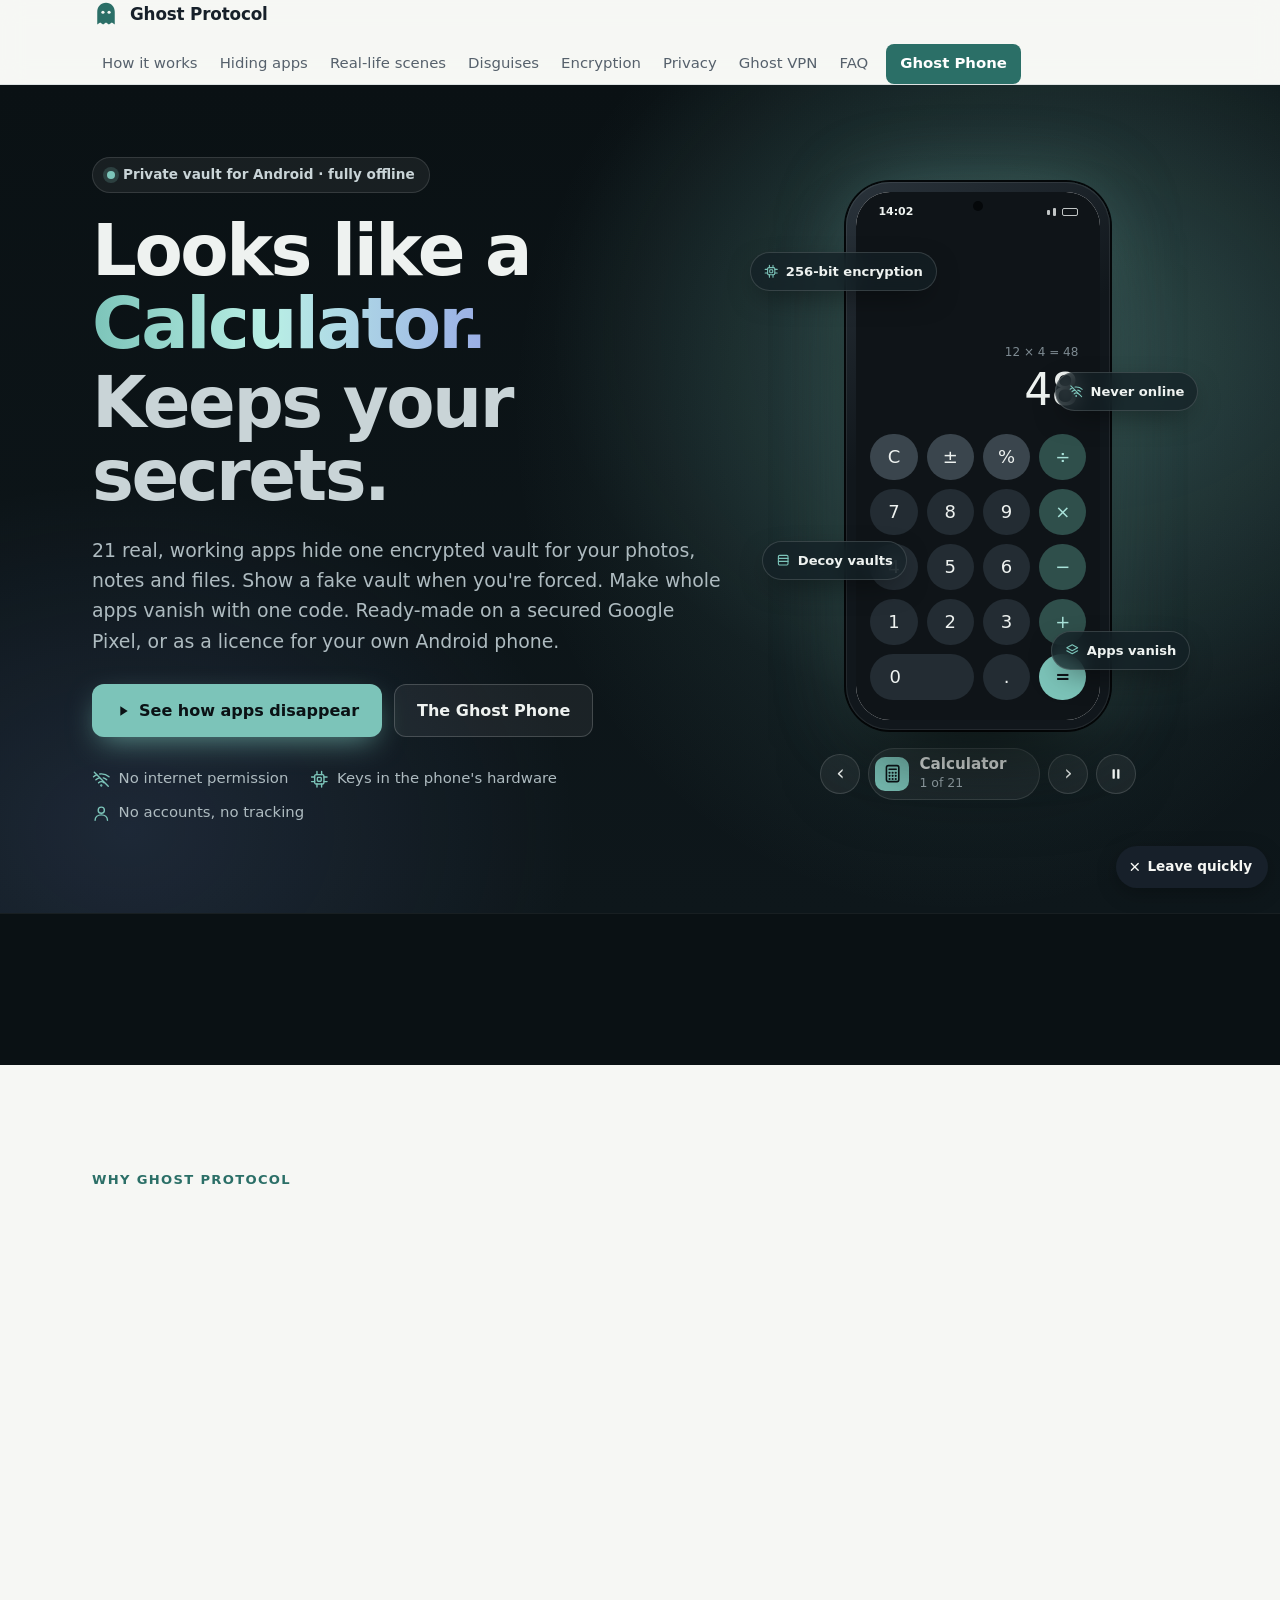
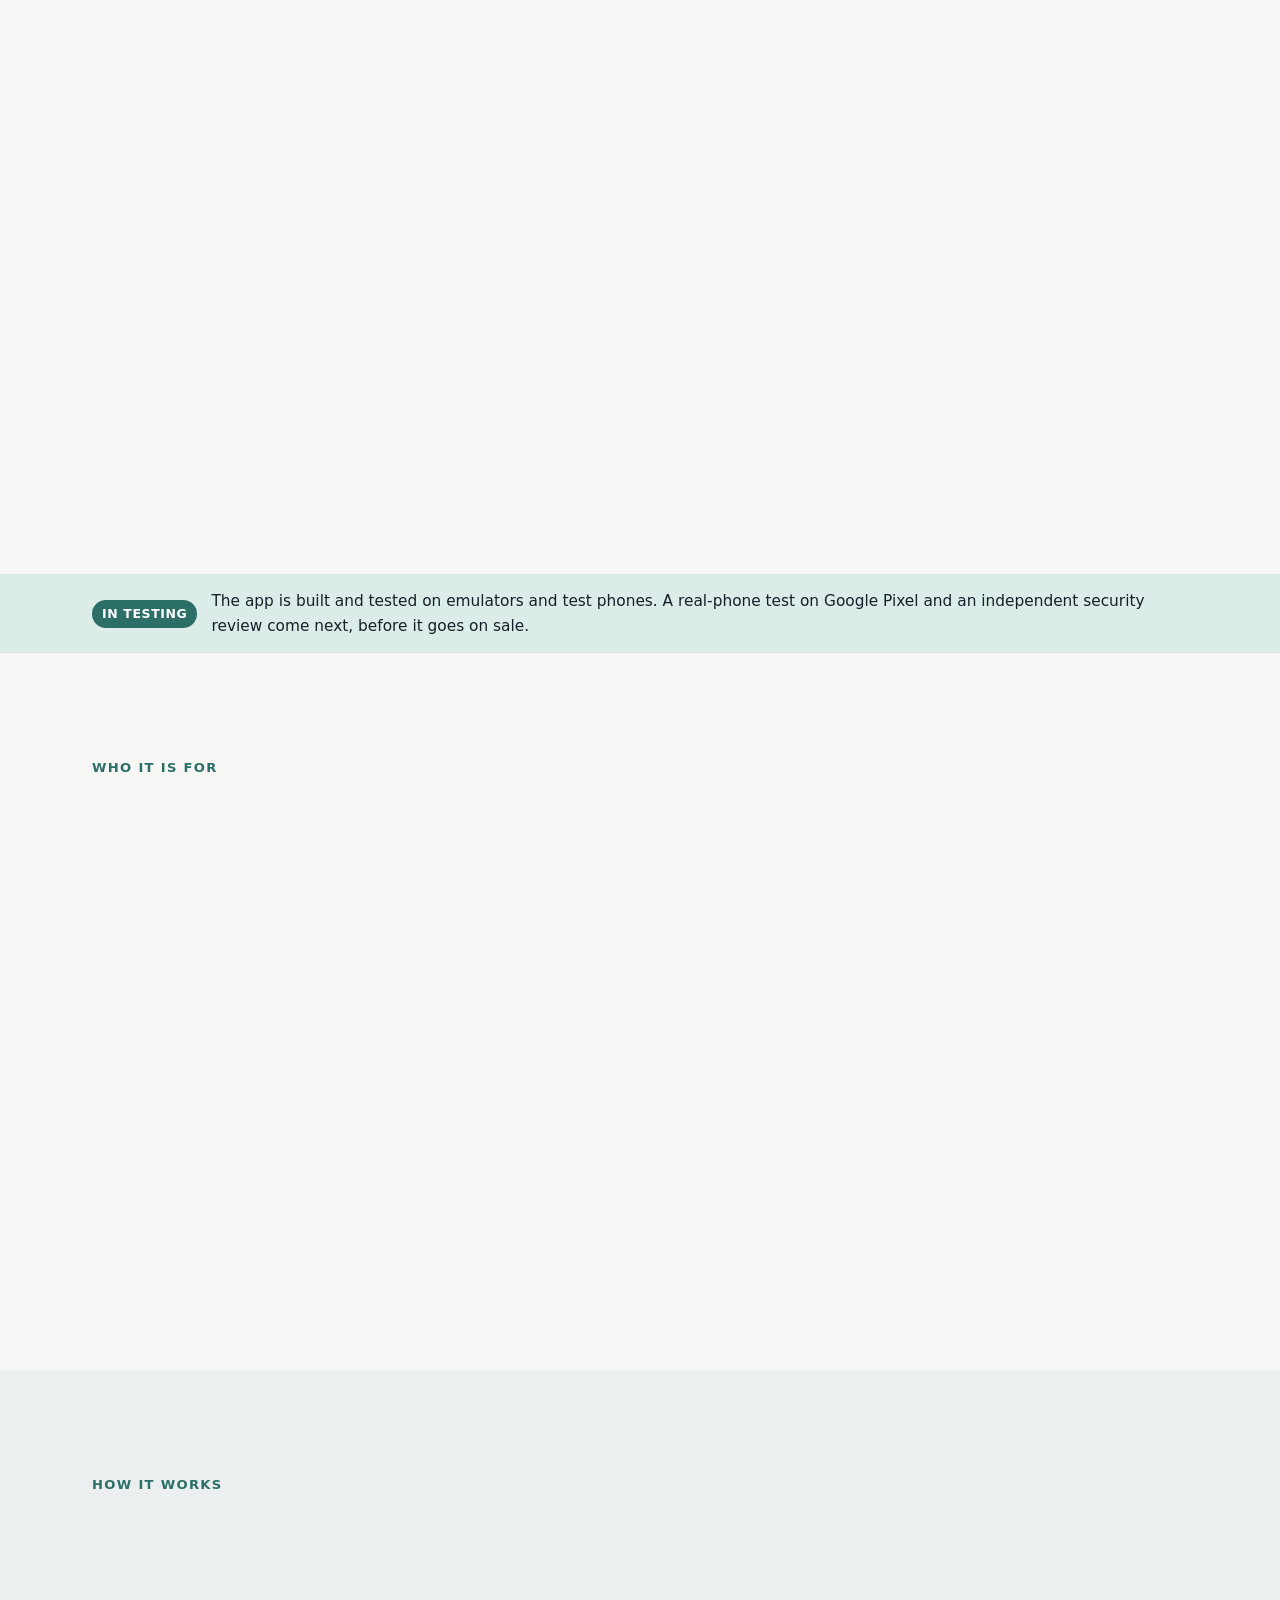
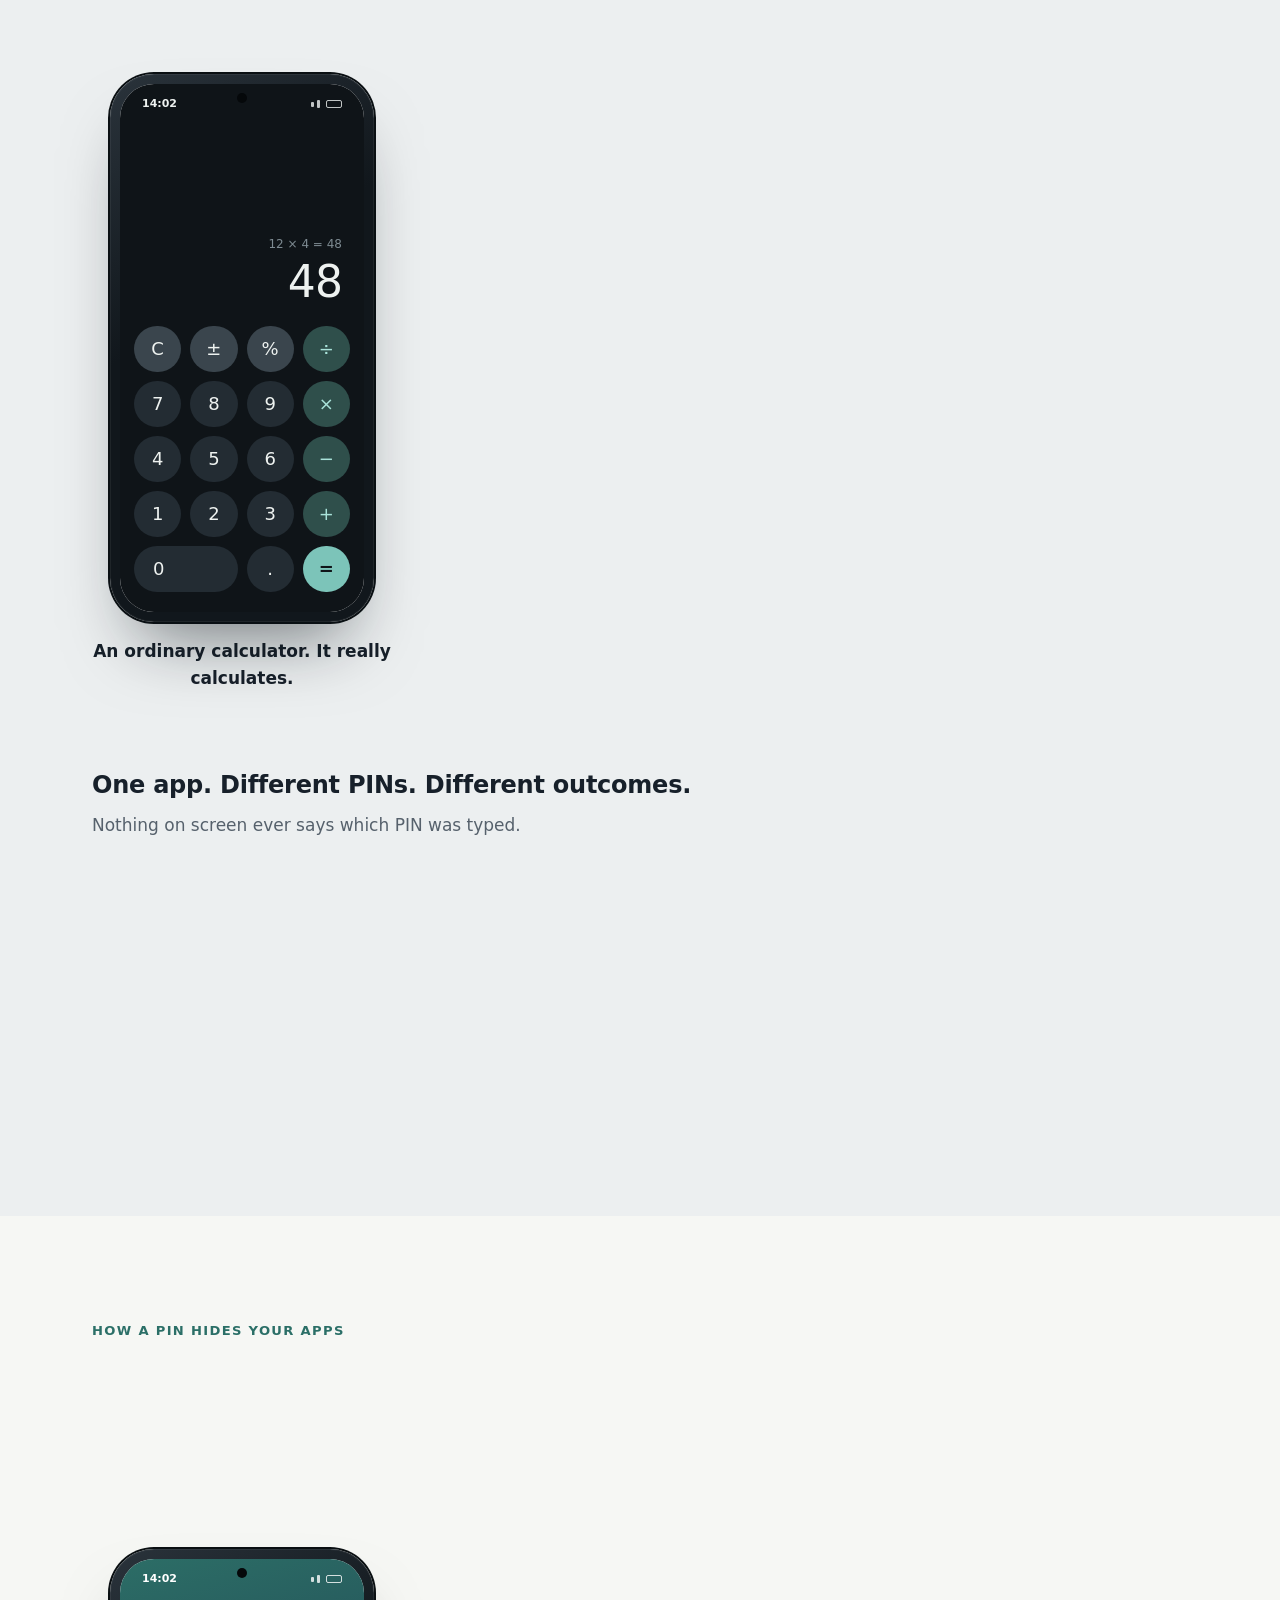
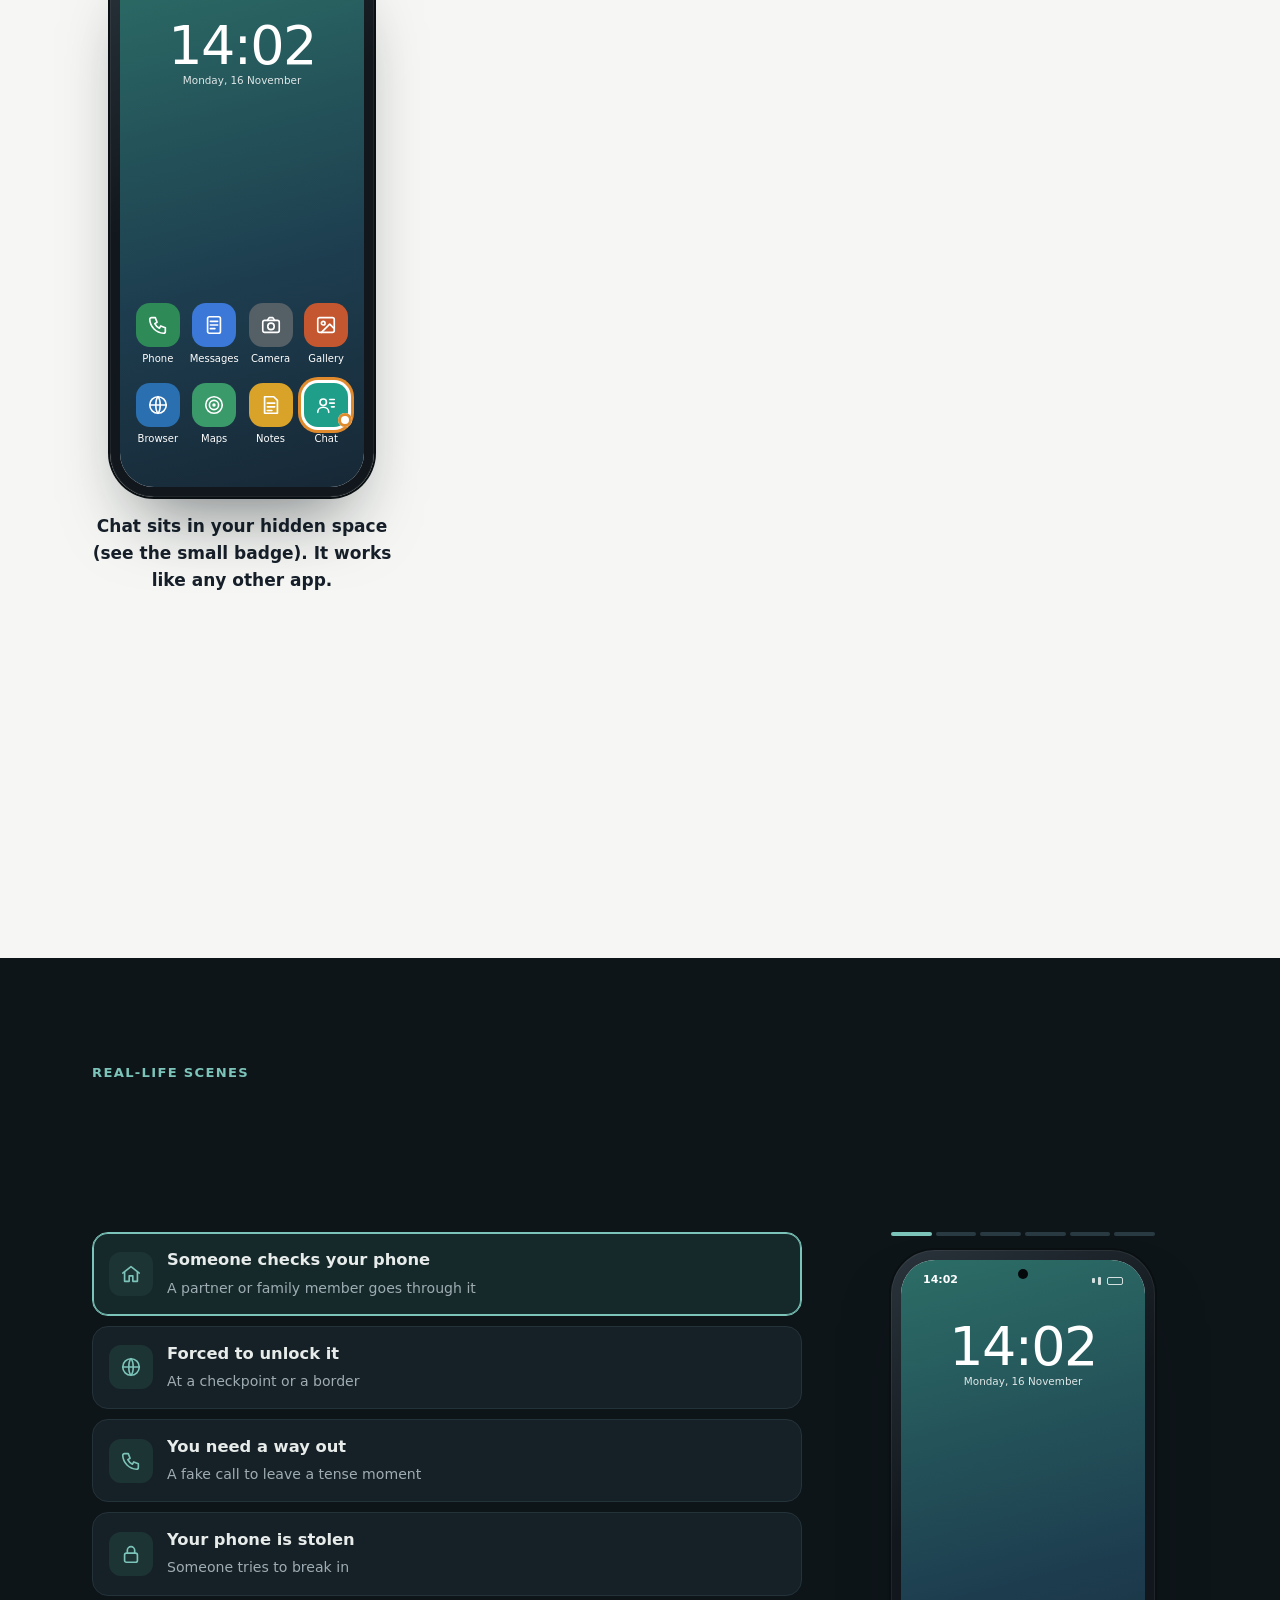
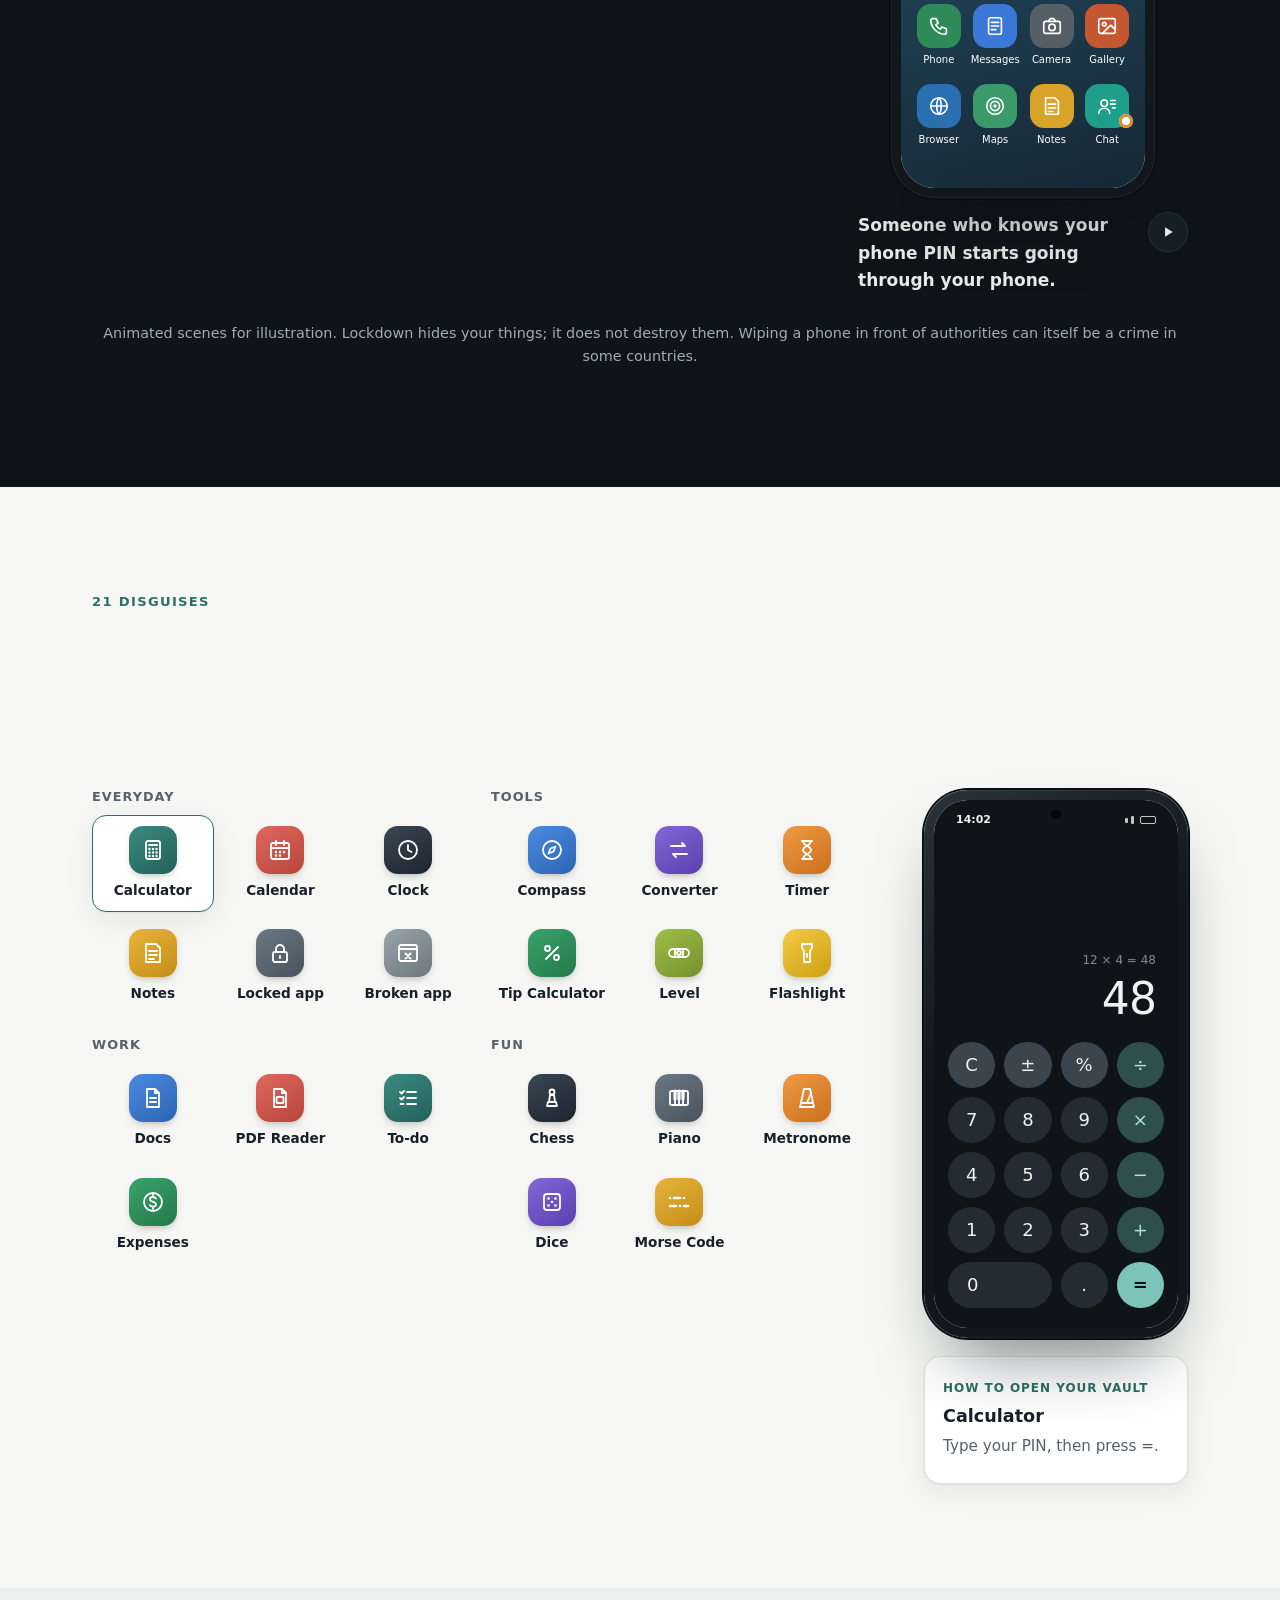
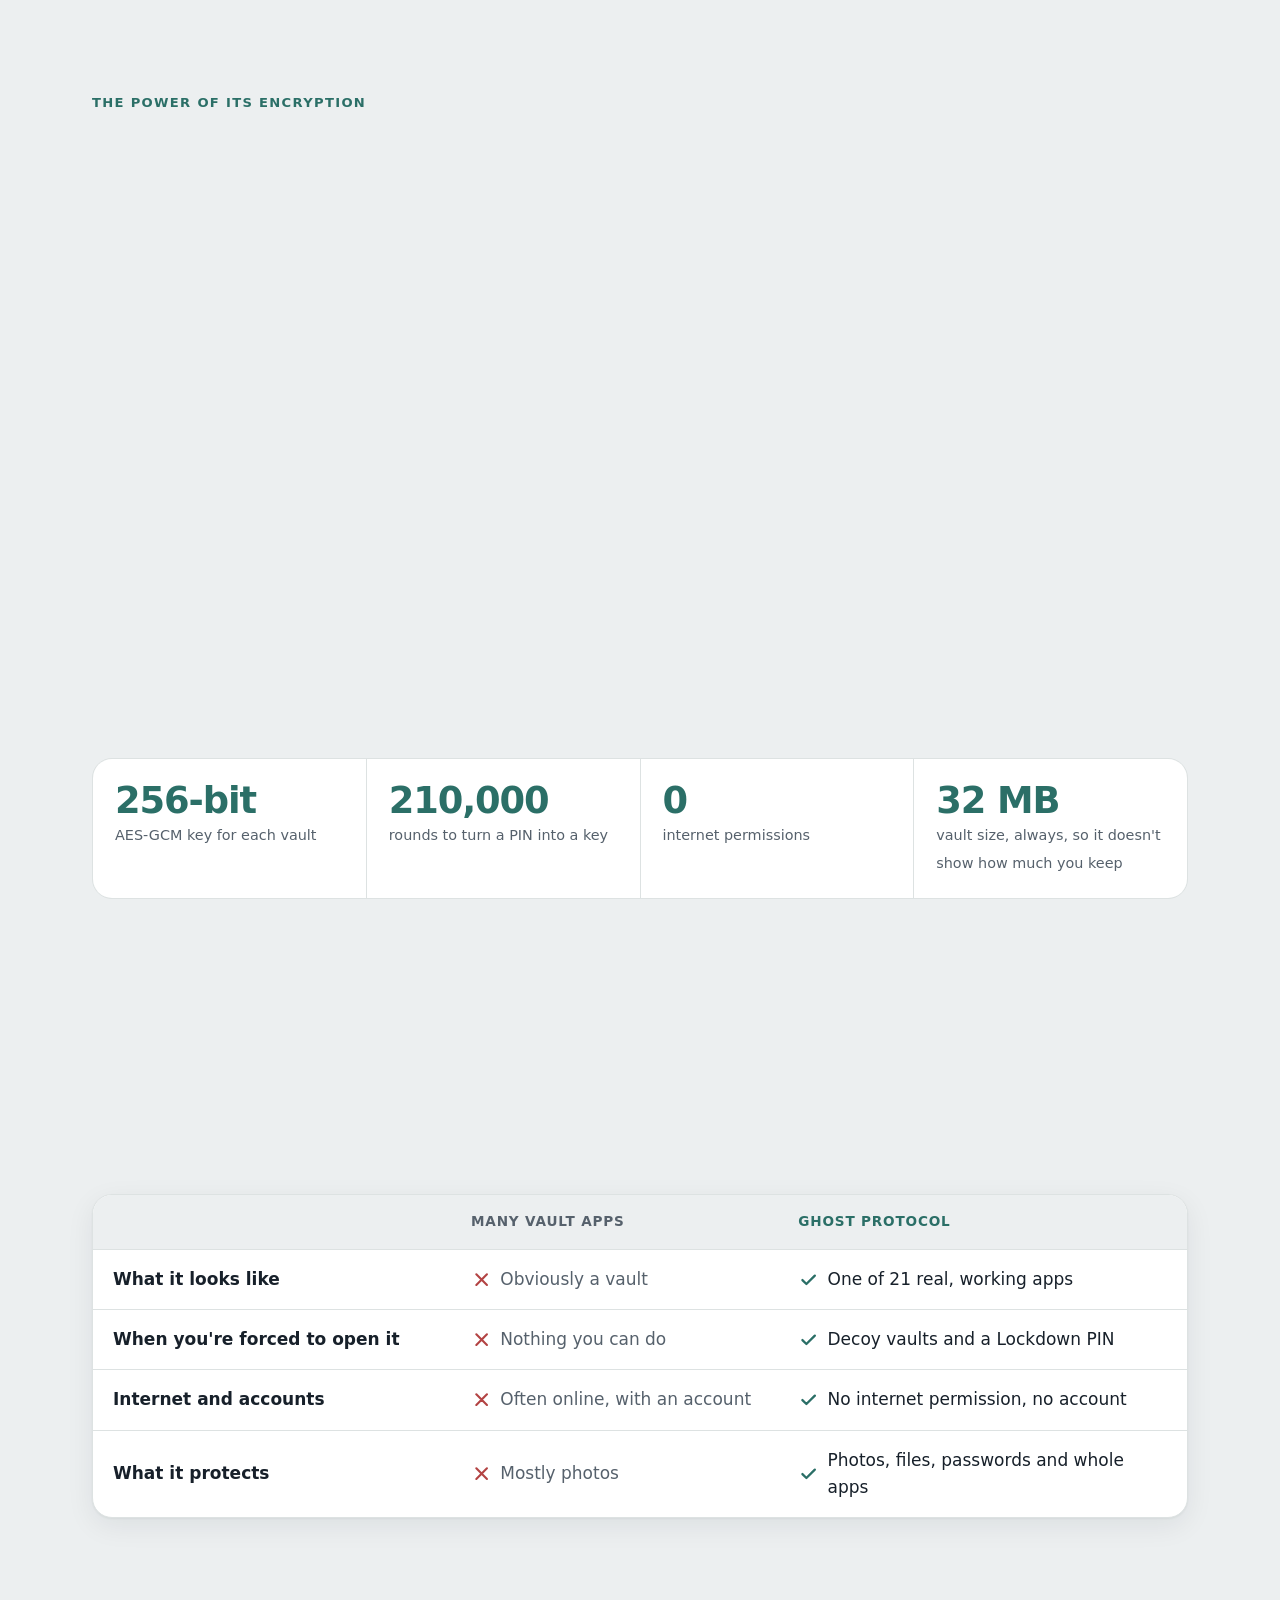
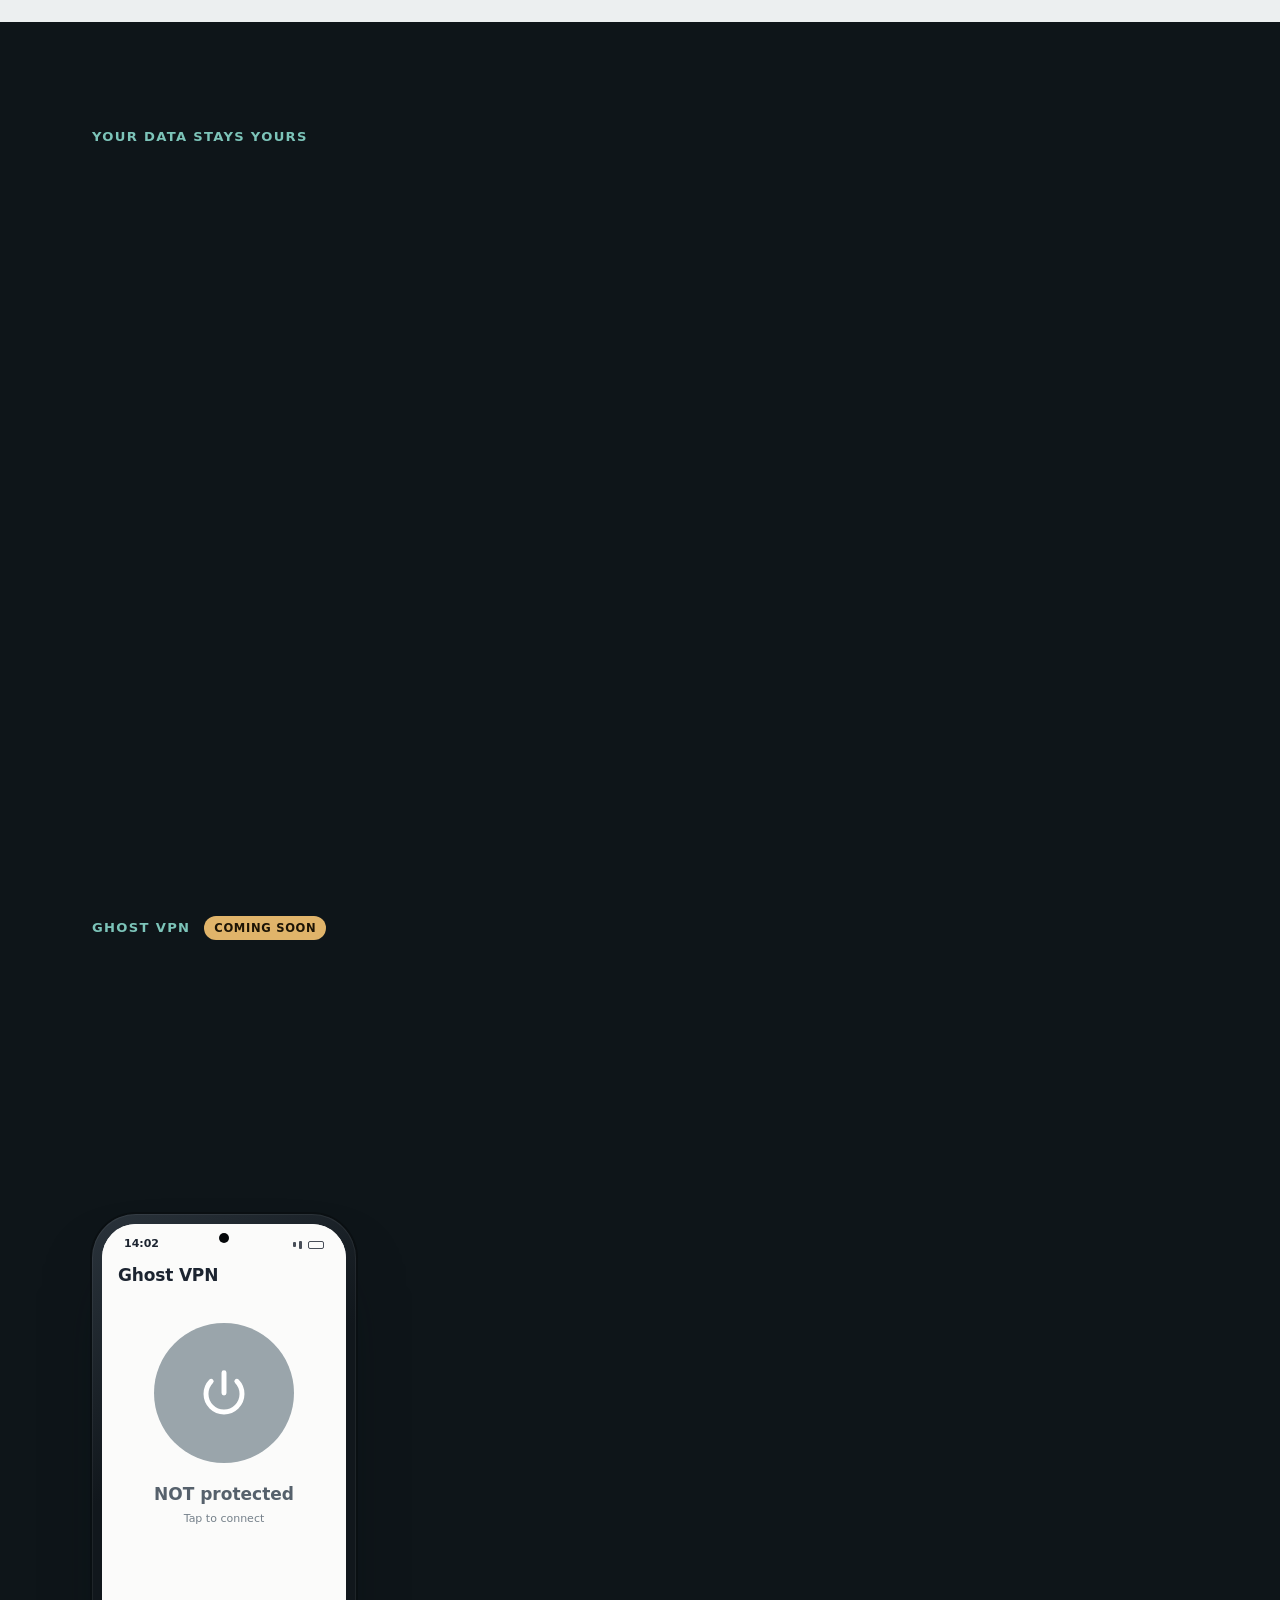
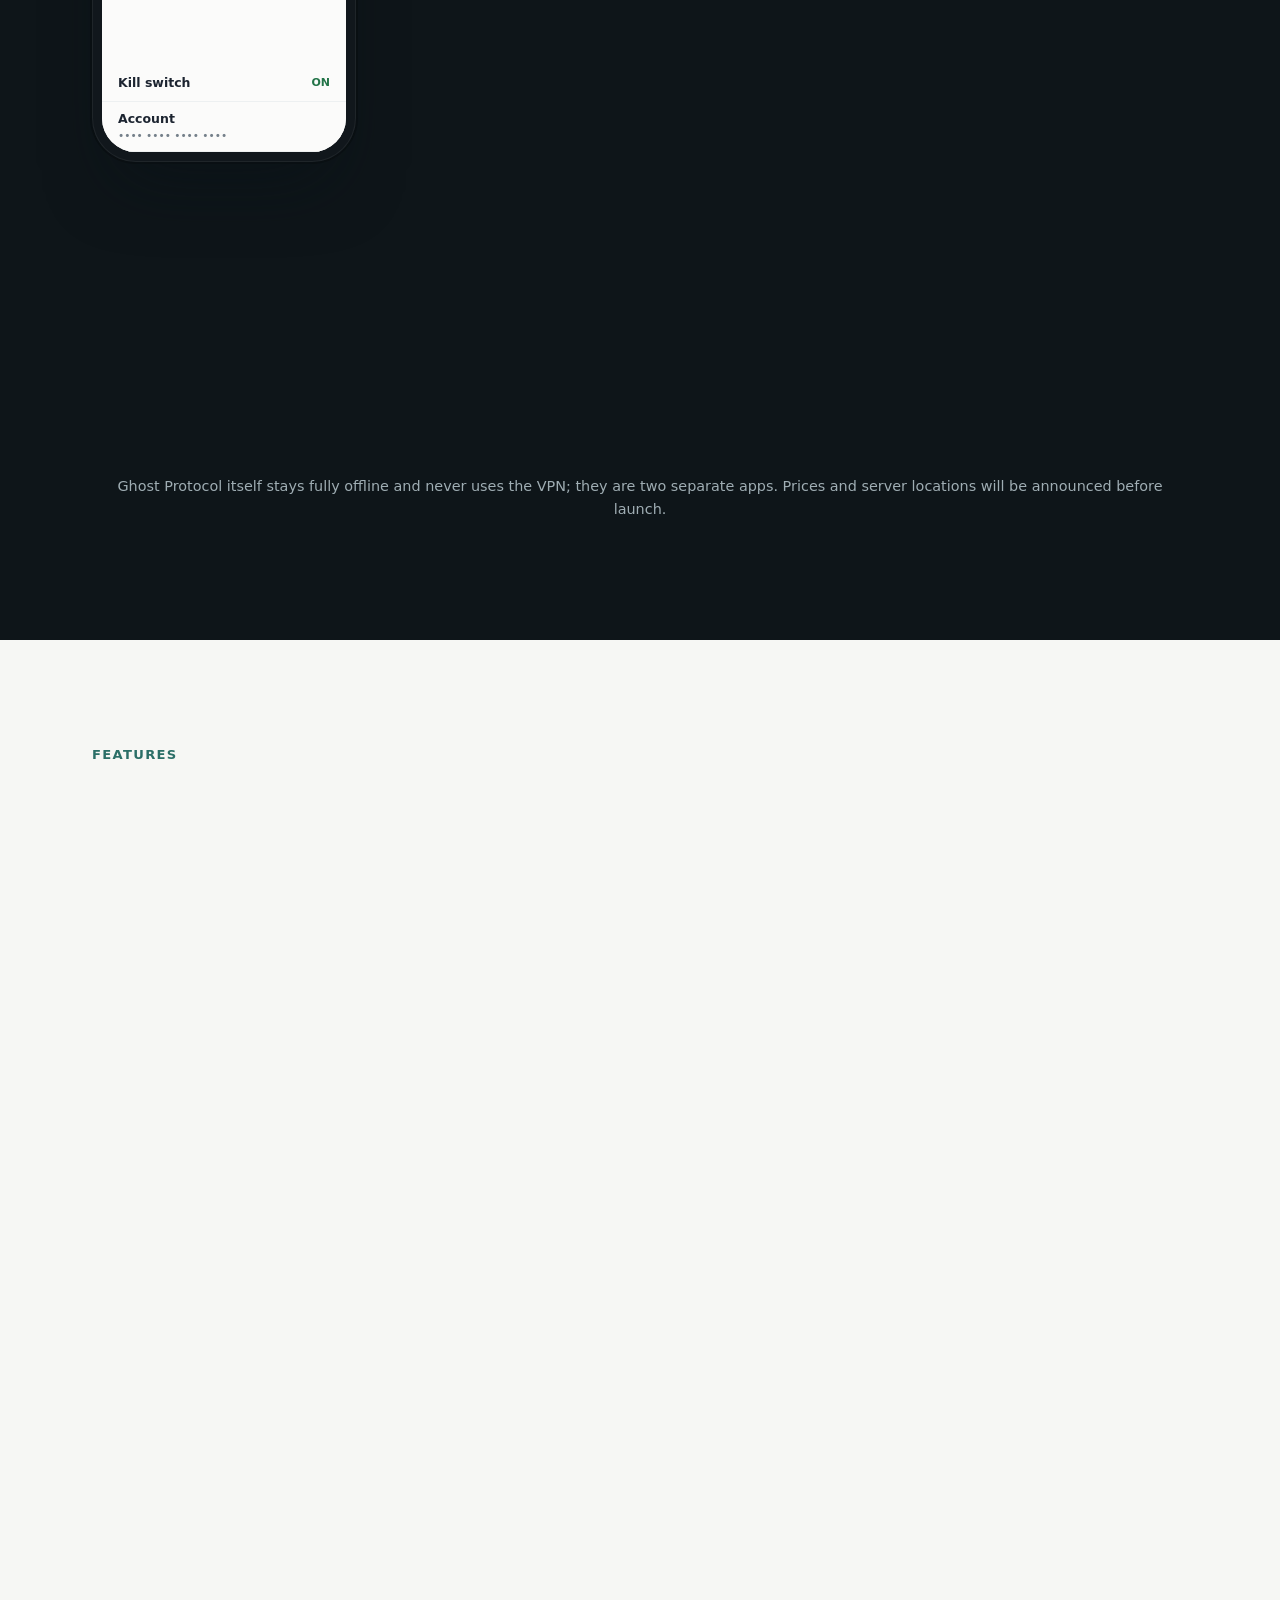
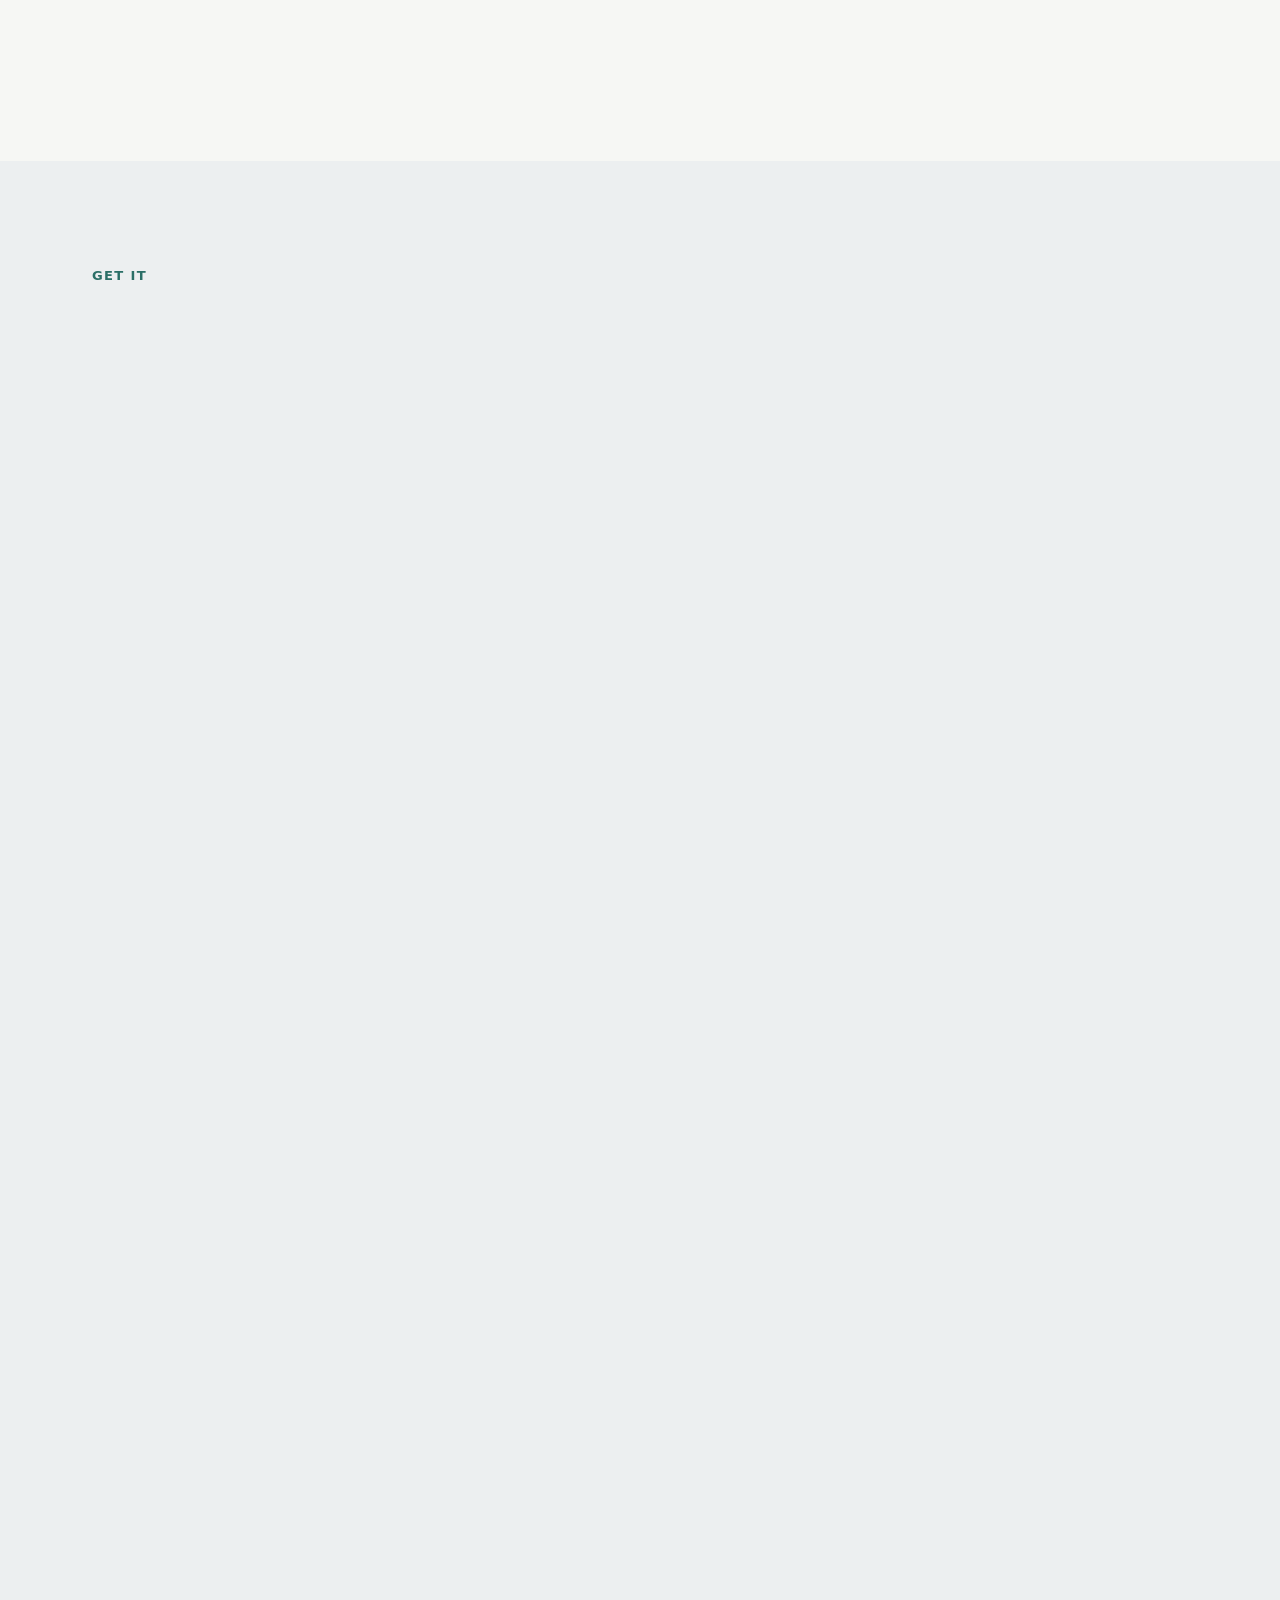
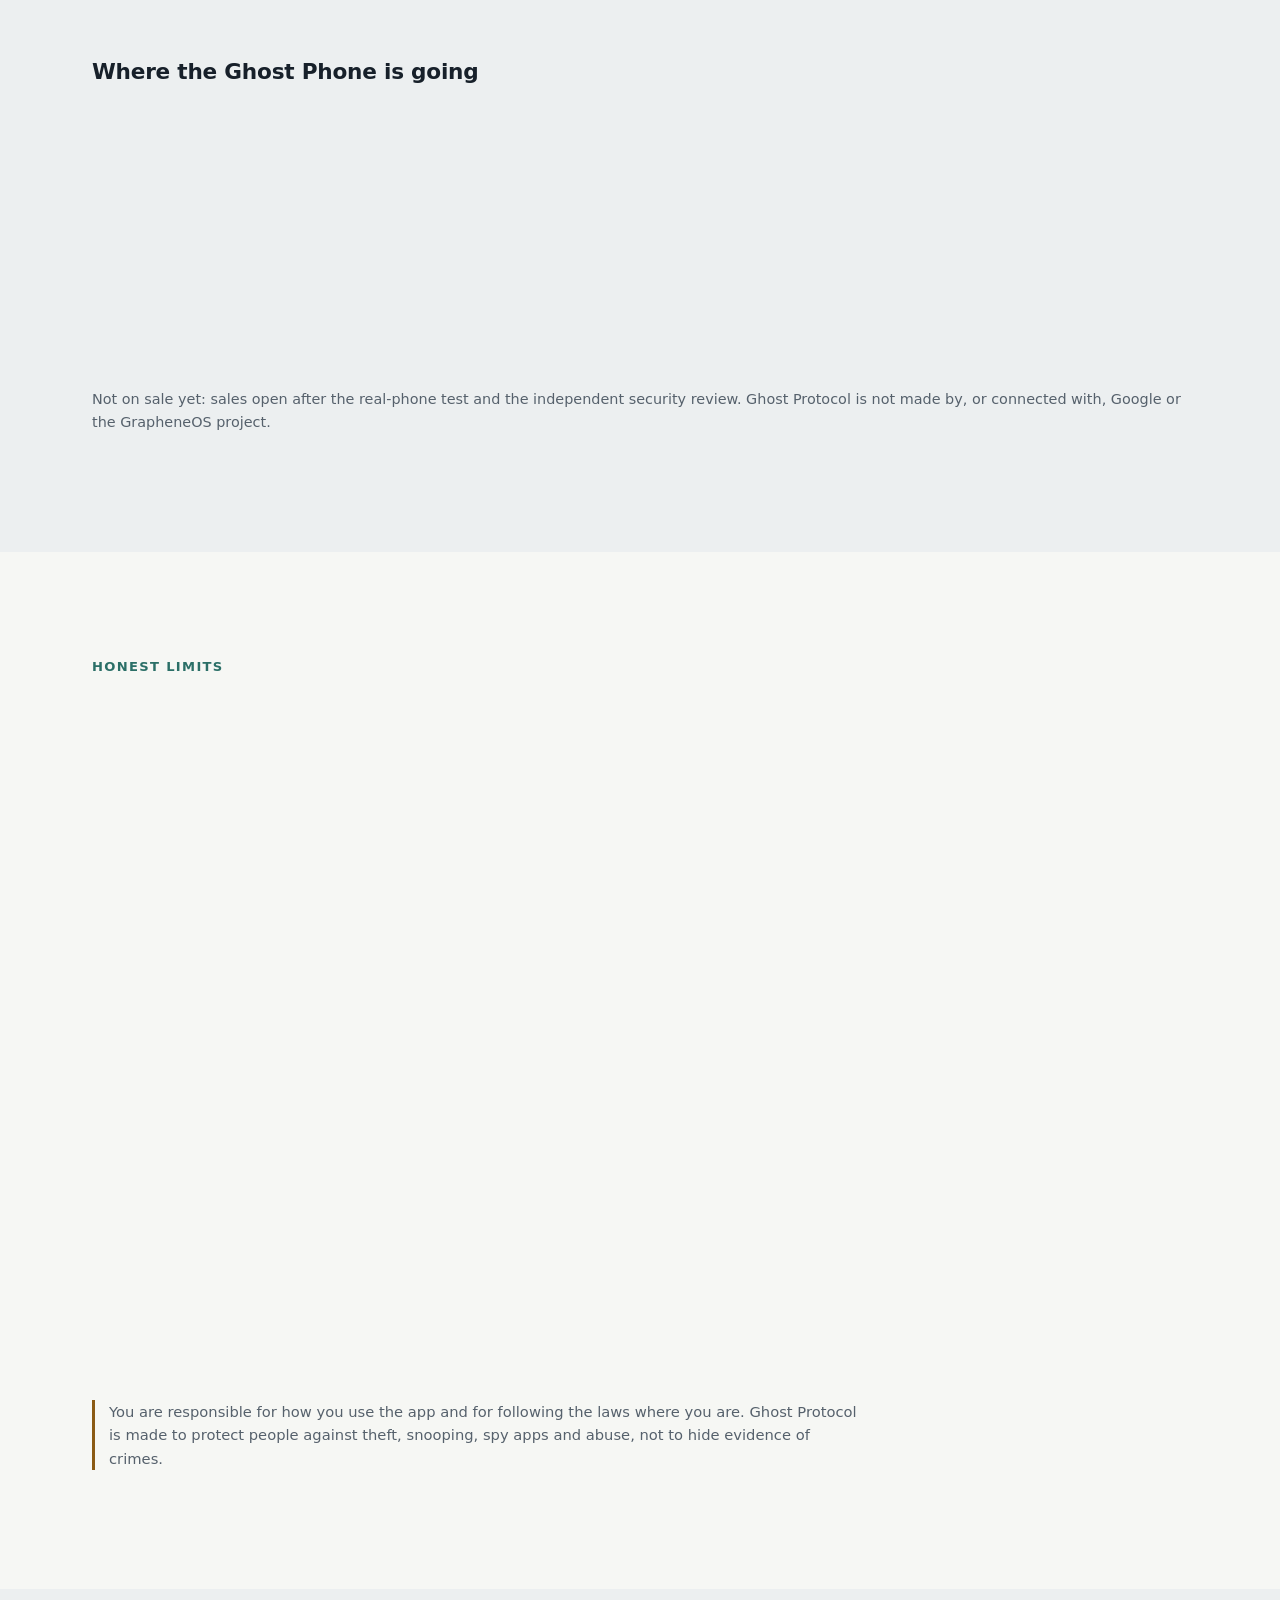
==== commit 3fe4c386: "Update site" ====
--- a/index.html
+++ b/index.html
@@ -24,8 +24,8 @@
 <meta name="twitter:description" content="An offline vault for Android, hidden inside 21 everyday apps. Decoy vaults, apps that vanish with one code, and nothing ever sent online.">
 <meta name="twitter:image" content="https://m-software.tech/og-image.png">
 <link rel="icon" href="favicon.svg" type="image/svg+xml">
-<link rel="stylesheet" href="styles.css?v=6">
-<script src="site.js?v=7" defer></script>
+<link rel="stylesheet" href="styles.css?v=8">
+<script src="site.js?v=9" defer></script>
 </head>
 <body>
 
@@ -105,6 +105,7 @@
       <a href="#disguises">Disguises</a>
       <a href="#encryption">Encryption</a>
       <a href="#privacy">Privacy</a>
+      <a href="#vpn">Ghost VPN</a>
       <a href="#faq">FAQ</a>
       <a class="nav-cta" href="#offer">Ghost Phone</a>
     </nav>
@@ -558,6 +559,49 @@
   </div>
 </section>
 
+<!-- GHOST VPN -->
+<section class="section section-dark vpn-section" id="vpn">
+  <div class="wrap">
+    <p class="kicker">Ghost VPN <span class="soon">Coming soon</span></p>
+    <h2>Ghost Protocol protects what's on your phone. Ghost VPN will protect what leaves it.</h2>
+    <p class="section-lead">A separate app, in development, that sends all of your phone's internet traffic through an encrypted tunnel to our own servers. It isn't available yet.</p>
+
+    <div class="vpn-grid">
+      <div class="vpn-visual">
+        <div class="player" id="vpn-phone"><div class="phone"><div class="screen" aria-hidden="true"></div></div></div>
+      </div>
+      <ul class="vpn-feats">
+        <li><span class="icon-badge"><svg class="ic" aria-hidden="true"><use href="#i-phone"/></svg></span><div><h3>Your whole phone</h3><p>Every app's internet traffic goes through one encrypted tunnel, built on WireGuard, a modern and well-studied VPN technology.</p></div></li>
+        <li><span class="icon-badge"><svg class="ic" aria-hidden="true"><use href="#i-chip"/></svg></span><div><h3>Servers that run from memory</h3><p>Our VPN servers are designed to run from memory only, with no logs and no traffic stored. Switching one off wipes it.</p></div></li>
+        <li><span class="icon-badge"><svg class="ic" aria-hidden="true"><use href="#i-key"/></svg></span><div><h3>No email, no name</h3><p>Your account is a random 16-digit number. Paying by cash or crypto is planned, as well as by card; we never see card numbers.</p></div></li>
+        <li><span class="icon-badge"><svg class="ic" aria-hidden="true"><use href="#i-lock"/></svg></span><div><h3>Kill switch and private lookups</h3><p>If the tunnel drops, Android can block the internet so nothing slips out. Website lookups stay inside the tunnel.</p></div></li>
+        <li><span class="icon-badge"><svg class="ic" aria-hidden="true"><use href="#i-search"/></svg></span><div><h3>Open code, outside audit</h3><p>The app's code will be published for anyone to check, and an independent security audit is planned before launch.</p></div></li>
+      </ul>
+    </div>
+
+    <div class="vpn-honest">
+      <div class="vh-col yes">
+        <h3>What a VPN does</h3>
+        <ul>
+          <li>Hides the sites you visit from your Wi-Fi owner and your internet or mobile provider</li>
+          <li>Hides your real internet address from the websites you visit</li>
+          <li>Protects you on public Wi-Fi in cafés, hotels and airports</li>
+        </ul>
+      </div>
+      <div class="vh-col no">
+        <h3>What it can't do</h3>
+        <ul>
+          <li>While you're connected, our servers carry your traffic. Every VPN works this way; we're designed never to store it.</li>
+          <li>It doesn't make you anonymous. Sites you log in to still know it's you.</li>
+          <li>It can't help if the phone itself has spy software. For that, see the Privacy Checkup and the Ghost Phone.</li>
+        </ul>
+      </div>
+    </div>
+
+    <p class="note on-dark">Ghost Protocol itself stays fully offline and never uses the VPN; they are two separate apps. Prices and server locations will be announced before launch.</p>
+  </div>
+</section>
+
 <!-- FEATURES -->
 <section class="section" id="features">
   <div class="wrap">
@@ -667,7 +711,7 @@
       <ol class="road">
         <li class="now"><span class="road-tag">At launch</span><b>Pixel + GrapheneOS + Ghost Protocol</b><p>Set up, encrypted and tested before it ships.</p></li>
         <li><span class="road-tag">Coming</span><b>Full Ghost Protocol software for Pixel</b><p>Ghost Protocol built into the phone itself: a duress PIN that opens a decoy phone, a hidden second phone inside the phone, and a wipe that always works.</p></li>
-        <li><span class="road-tag">Coming</span><b>Ghost VPN</b><p>To hide your internet activity from your Wi-Fi and mobile network, designed to keep no data about you. Not available yet.</p></li>
+        <li><span class="road-tag">Coming</span><b>Ghost VPN</b><p>A separate app that protects your whole phone's internet traffic, designed to keep no data about you. <a href="#vpn">More about Ghost VPN</a></p></li>
       </ol>
     </div>
 
@@ -750,7 +794,7 @@
       </details>
       <details>
         <summary>Will there be a VPN?</summary>
-        <p>Ghost VPN is coming, but not available yet. The vault app itself never goes online, so it doesn't need one. A VPN would protect what you do on the internet with your other apps.</p>
+        <p>Ghost VPN is coming soon as a separate app; it isn't available yet. Ghost Protocol itself never goes online and never uses the VPN. Ghost VPN will protect what your other apps do on the internet. <a href="#vpn">See what it will and won't do</a>.</p>
       </details>
       <details>
         <summary>Is it on Google Play?</summary>
@@ -799,6 +843,7 @@
     </a>
     <p>An offline privacy vault for Android.</p>
     <p><a href="#site-privacy">Website privacy</a></p>
+    <p>&copy; 2026 M-Software. All rights reserved.</p>
   </div>
   <div class="wrap">
     <div class="site-privacy" id="site-privacy">
--- a/styles.css
+++ b/styles.css
@@ -768,3 +768,38 @@
 .site-privacy h2 { font-size: 1.05rem; letter-spacing: 0; margin-bottom: 8px; color: var(--text); }
 .site-privacy p { margin: 0 0 8px; font-size: .88rem; }
 .footer-inner a:not(.brand) { color: var(--muted); }
+
+/* ---------- Ghost VPN ---------- */
+.soon { display: inline-block; margin-left: 8px; padding: 3px 10px; border-radius: 999px; background: #e0b46a; color: #1c1405; font-size: .72rem; letter-spacing: .06em; vertical-align: middle; }
+.vpn-section h2 { max-width: 22em; }
+.vpn-grid { display: grid; gap: 40px; align-items: center; }
+@media (min-width: 900px) { .vpn-grid { grid-template-columns: auto 1fr; gap: 64px; } }
+.vpn-visual { display: flex; justify-content: center; }
+.vpn-feats { list-style: none; padding: 0; margin: 0; display: grid; gap: 14px; }
+@media (min-width: 640px) { .vpn-feats { grid-template-columns: 1fr 1fr; } }
+.vpn-feats li { display: flex; gap: 14px; background: var(--dark-surface); border: 1px solid var(--dark-line); border-radius: var(--radius); padding: 18px; }
+.vpn-feats .icon-badge { margin: 0; background: #1d3434; color: #7cc4b9; }
+.vpn-feats h3 { font-size: 1.02rem; margin-bottom: 4px; }
+.vpn-feats p { color: var(--dark-muted); margin: 0; font-size: .94rem; }
+.vpn-honest { display: grid; gap: 16px; margin-top: 40px; }
+@media (min-width: 800px) { .vpn-honest { grid-template-columns: 1fr 1fr; } }
+.vh-col { border-radius: var(--radius); padding: 22px 24px; background: var(--dark-surface); border: 1px solid var(--dark-line); }
+.vh-col.yes { border-top: 3px solid #7cc4b9; }
+.vh-col.no { border-top: 3px solid #e0b46a; }
+.vh-col ul { list-style: none; padding: 0; margin: 0; display: grid; gap: 10px; }
+.vh-col li { position: relative; padding-left: 26px; color: var(--dark-muted); font-size: .96rem; }
+.vh-col.yes li::before { content: ""; position: absolute; left: 3px; top: .5em; width: 11px; height: 6px; border-left: 2px solid #7cc4b9; border-bottom: 2px solid #7cc4b9; transform: rotate(-45deg); }
+.vh-col.no li::before { content: "!"; position: absolute; left: 4px; top: 0; color: #e0b46a; font-weight: 800; }
+/* VPN app screen inside the phone */
+.vpnapp { flex: 1; display: flex; flex-direction: column; align-items: center; gap: 6px; padding: 26px 0 0; }
+.vbtn { width: 140px; height: 140px; border-radius: 50%; display: grid; place-items: center; color: #fff; background: #9aa5ab; margin-bottom: 14px; transition: background .4s; }
+.vbtn .ic { width: 54px; height: 54px; stroke-width: 2.2; }
+.vpnapp.wait .vbtn { background: #e08a2e; animation: pulse-o 1.2s ease-out infinite; }
+.vpnapp.on .vbtn { background: #2e8b57; box-shadow: 0 0 0 10px rgba(46,139,87,.15), 0 0 40px 6px rgba(46,139,87,.35); }
+@keyframes pulse-o { 0% { box-shadow: 0 0 0 0 rgba(224,138,46,.5); } 100% { box-shadow: 0 0 0 26px rgba(224,138,46,0); } }
+.vst { font-size: 17px; }
+.vpnapp.off .vst { color: #56616c; }
+.vpnapp.wait .vst { color: #c06a12; }
+.vpnapp.on .vst { color: #237448; }
+.vlist { width: 100%; margin-top: auto; }
+.kon { font-size: 11px; font-weight: 800; color: #237448; }
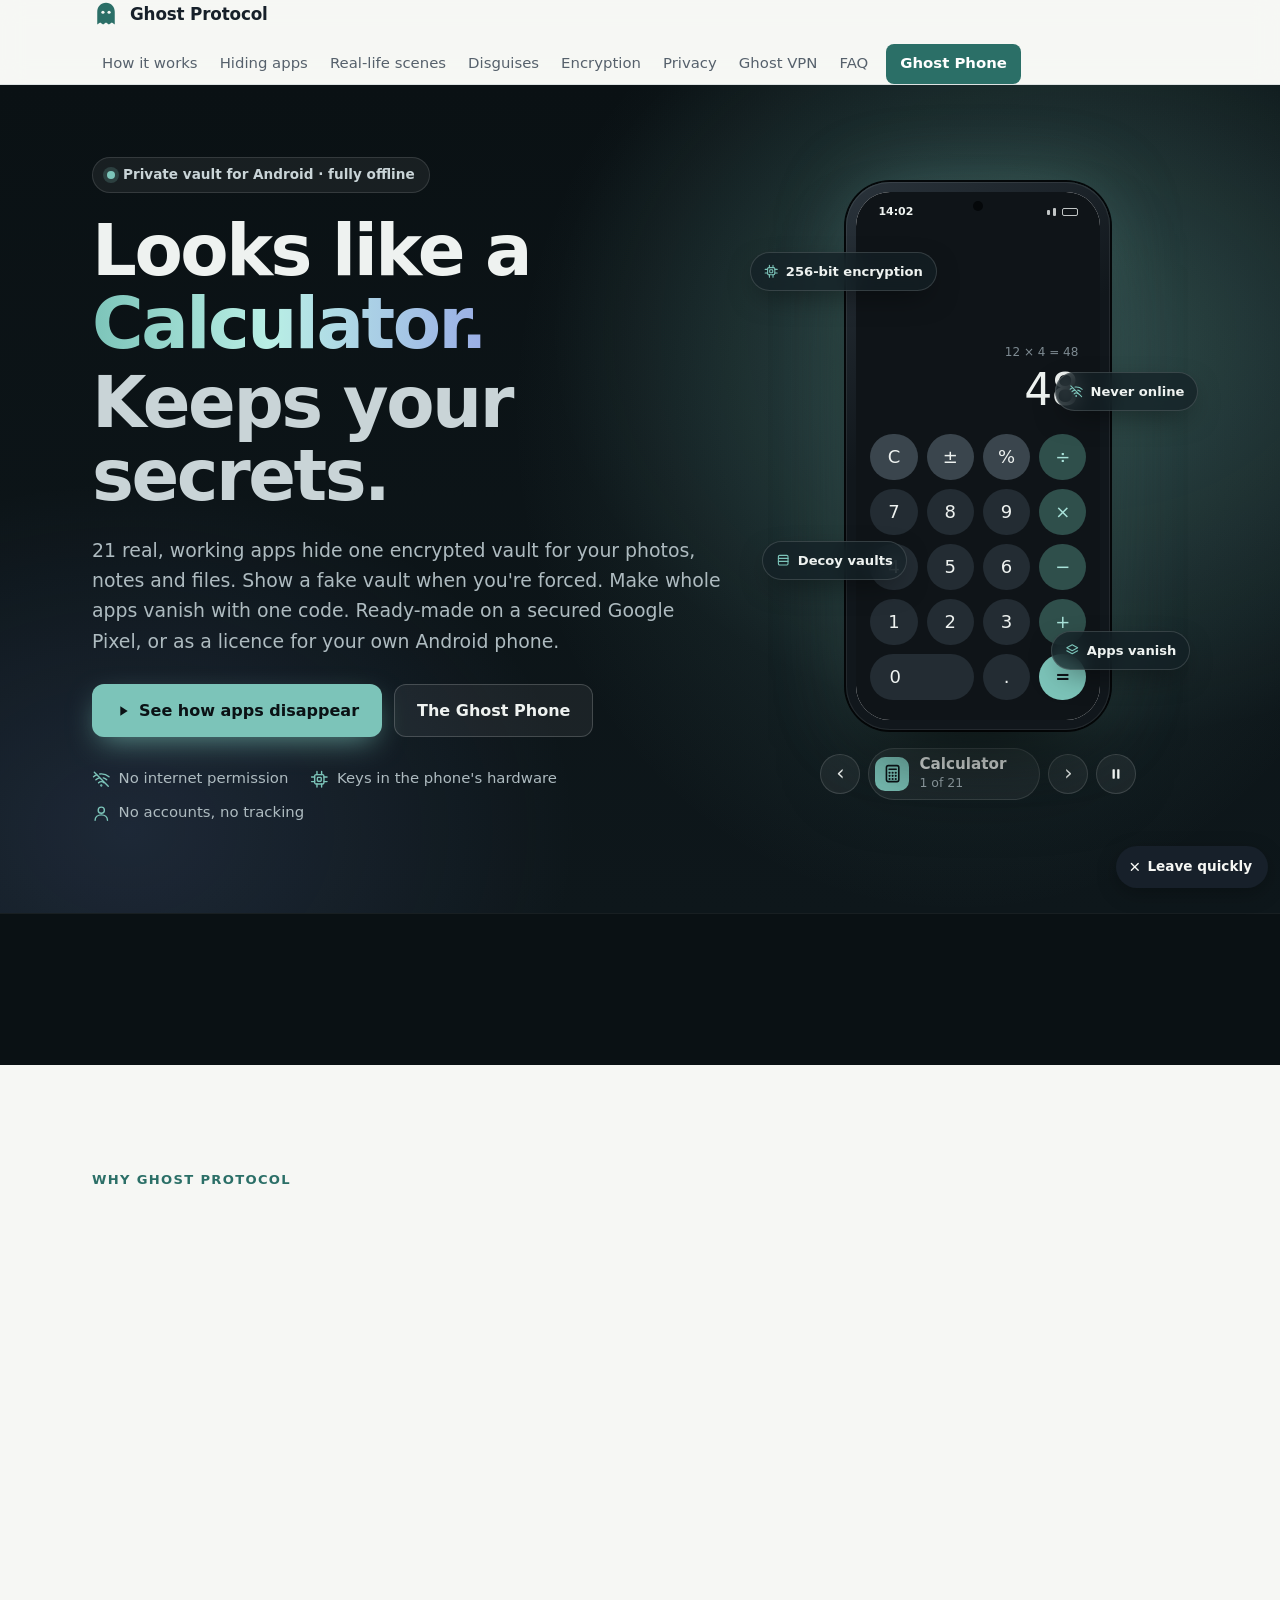
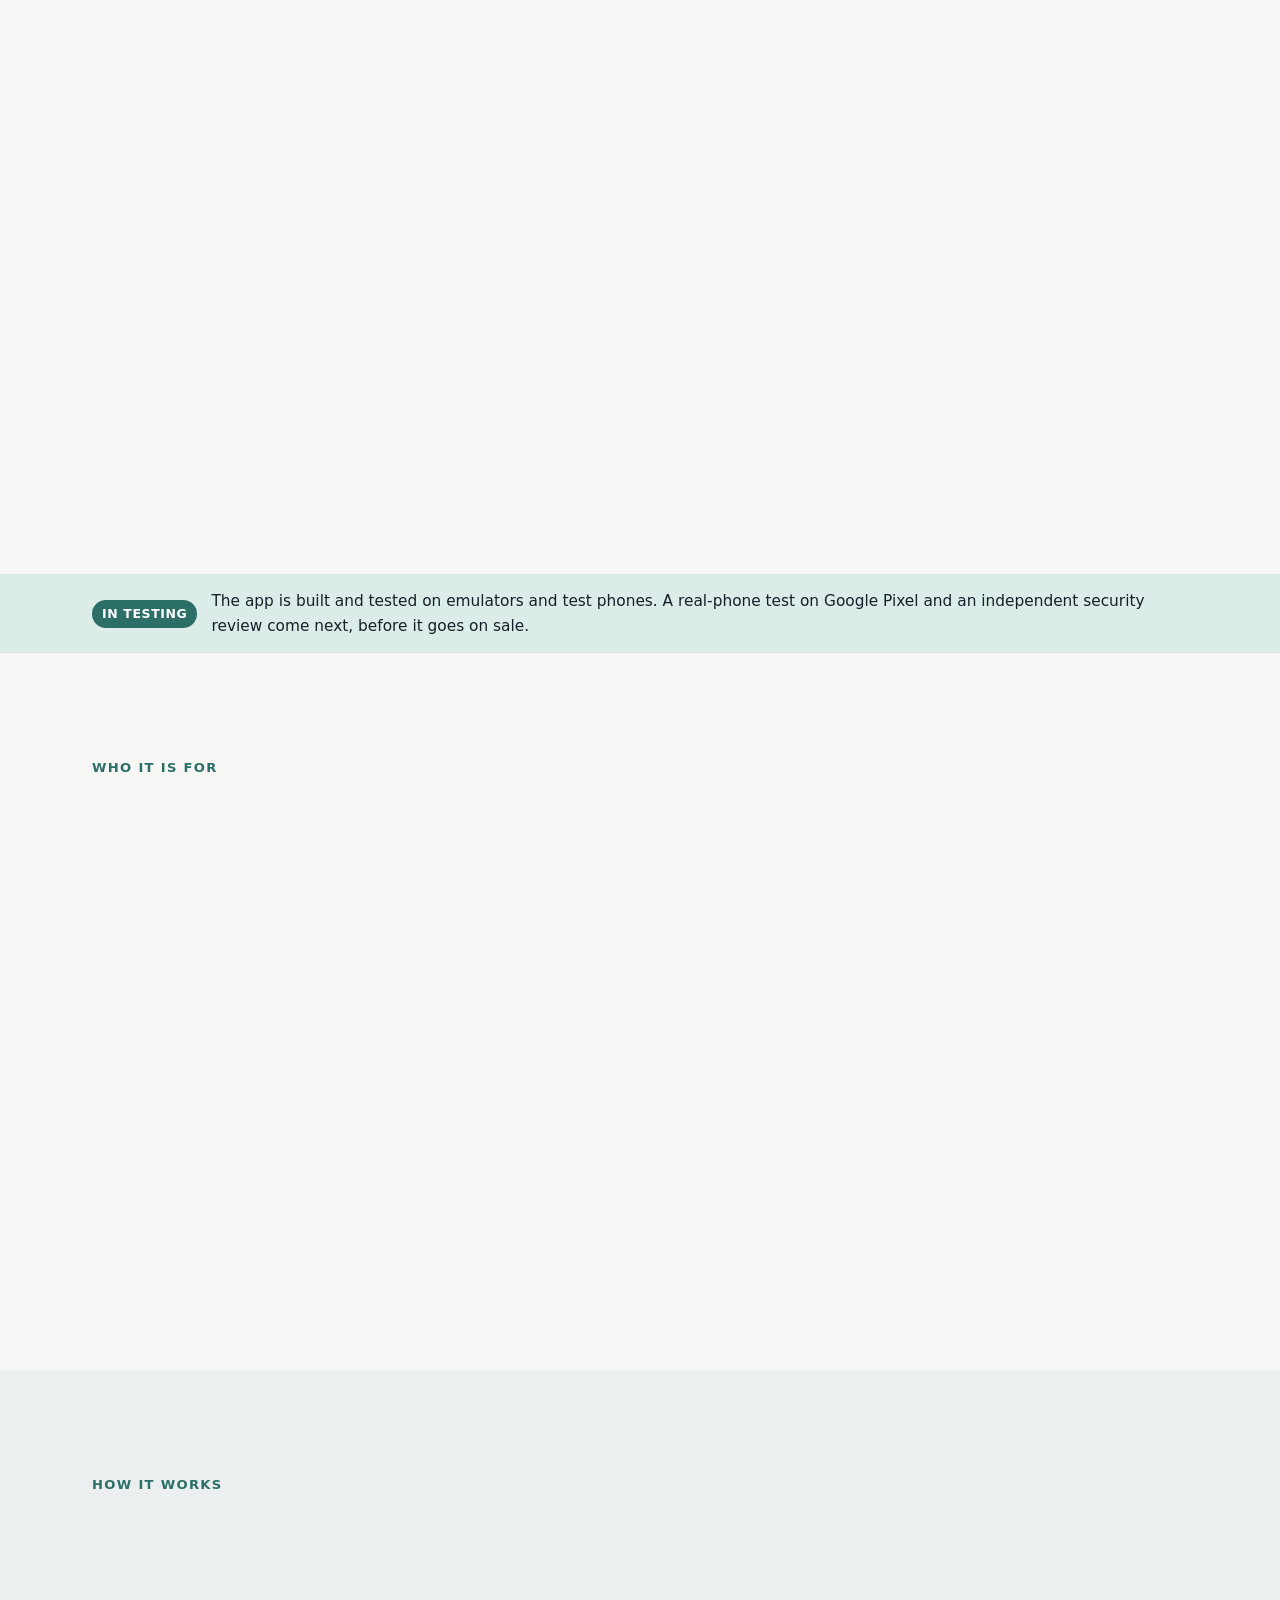
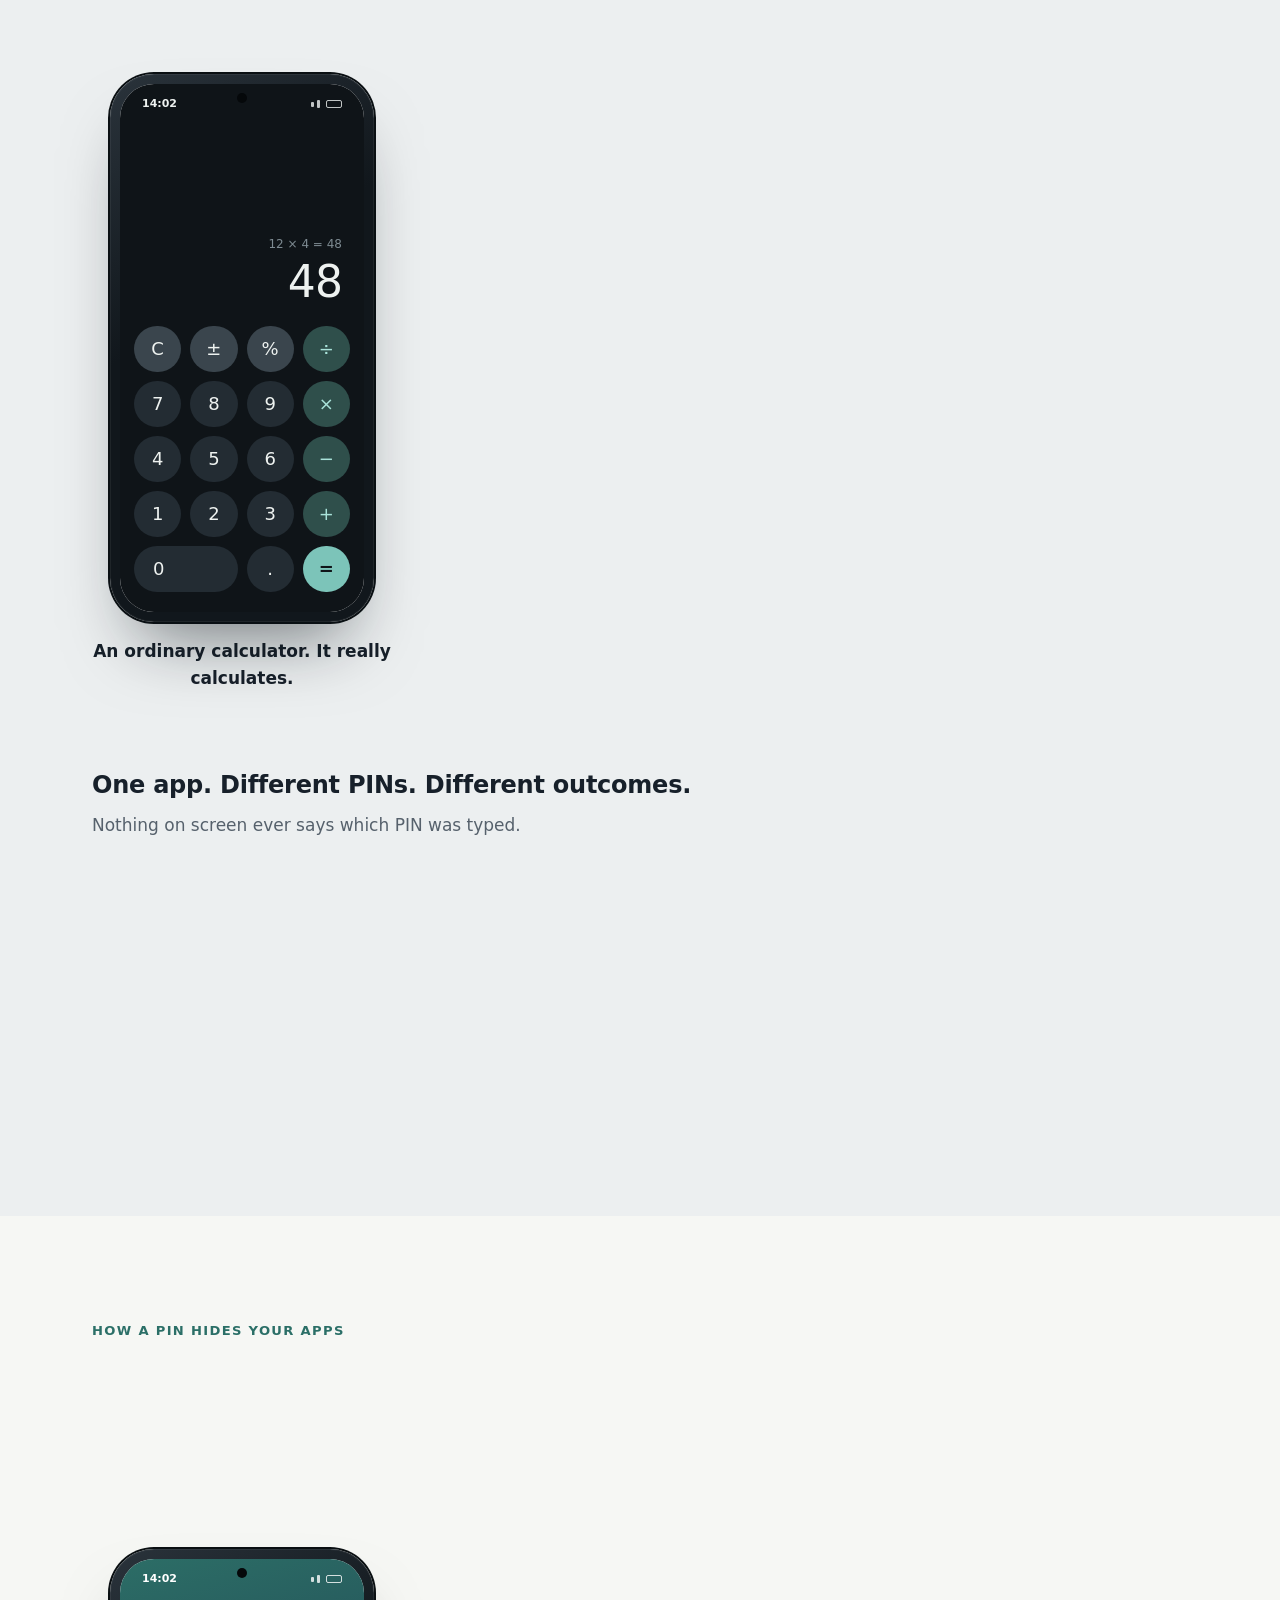
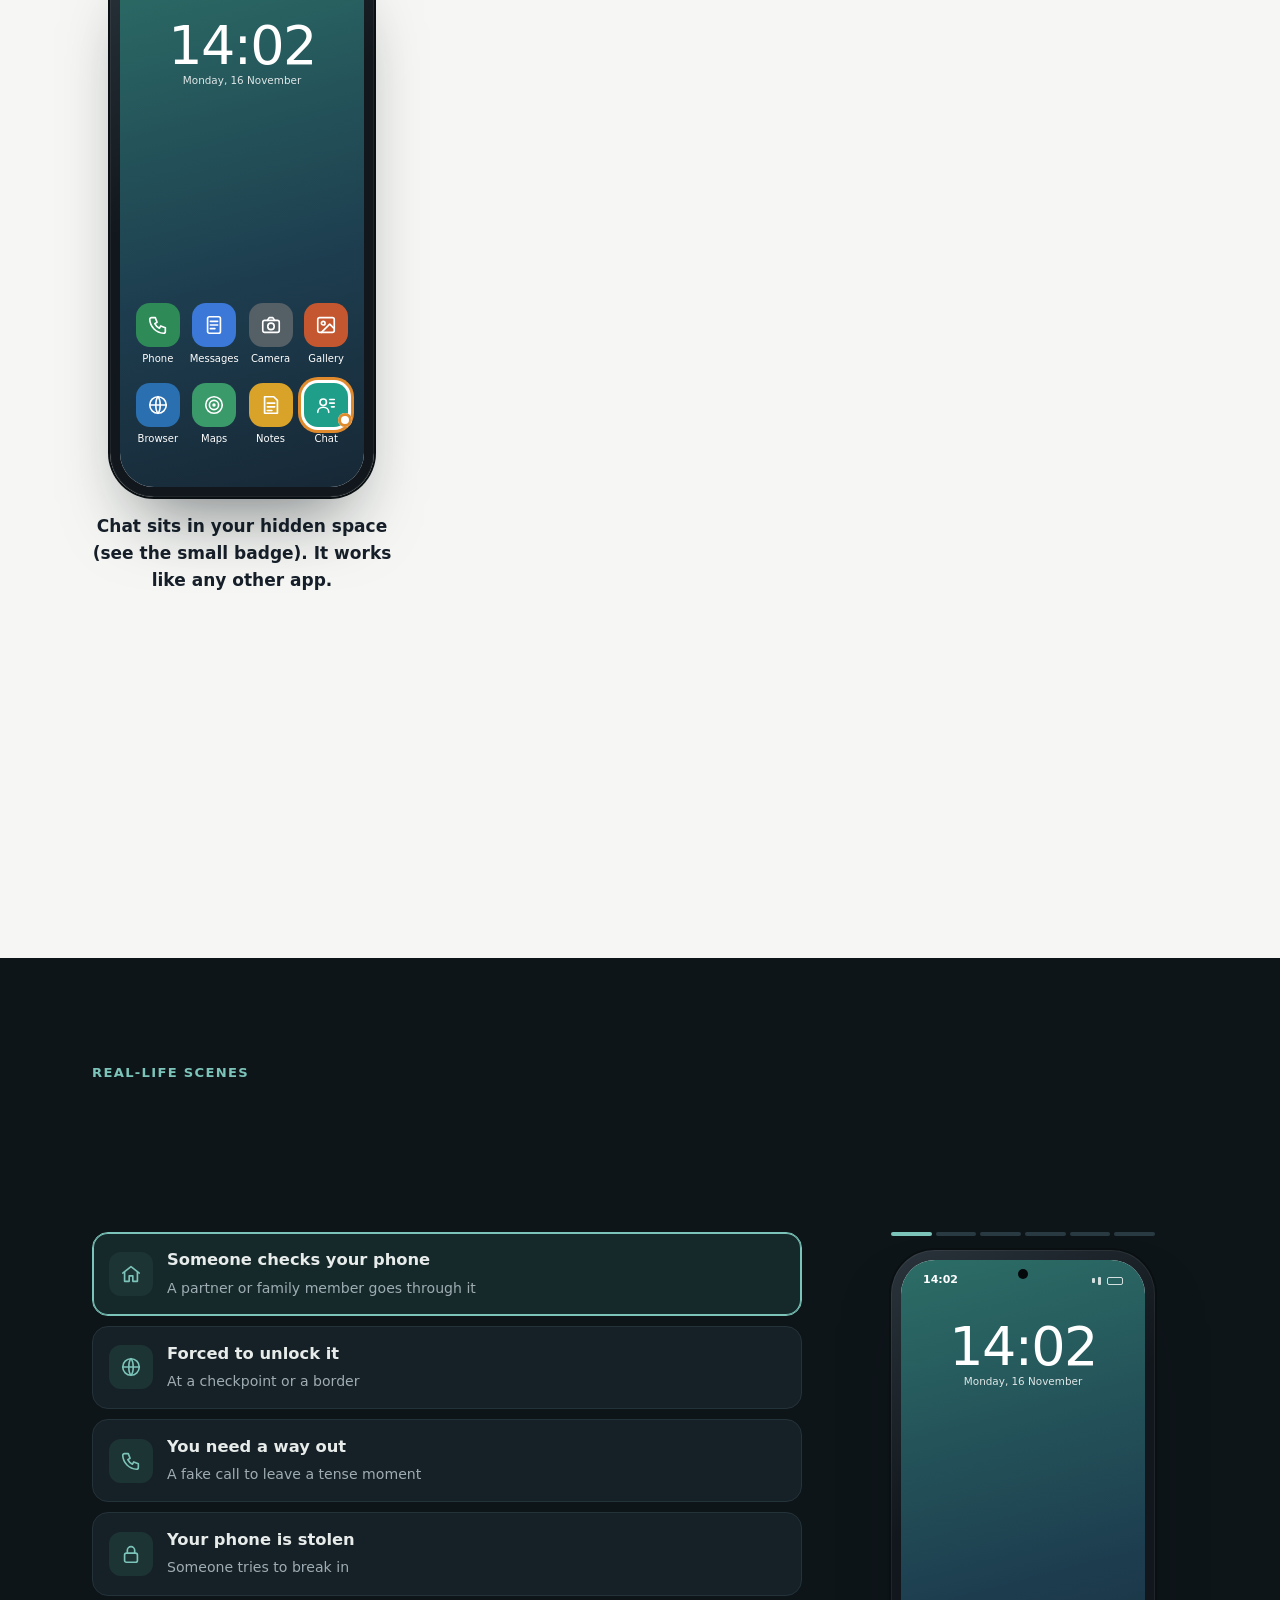
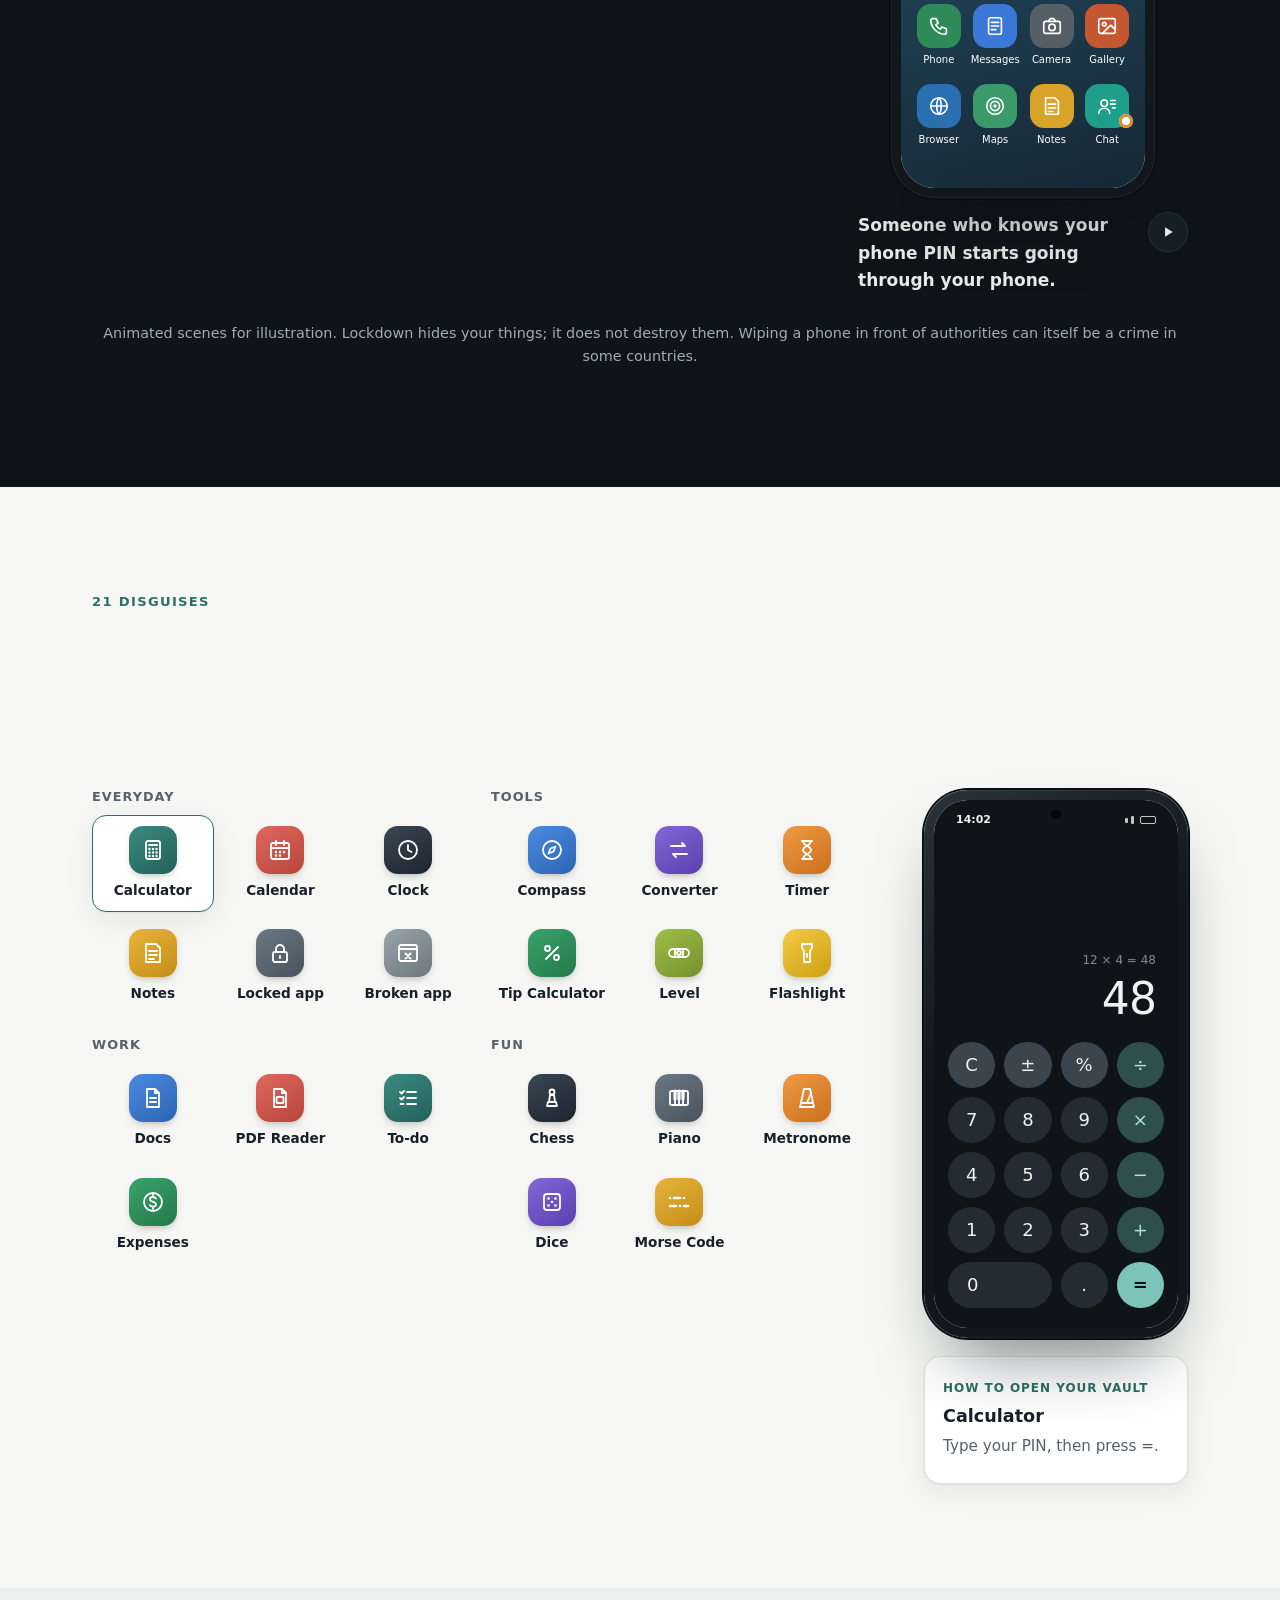
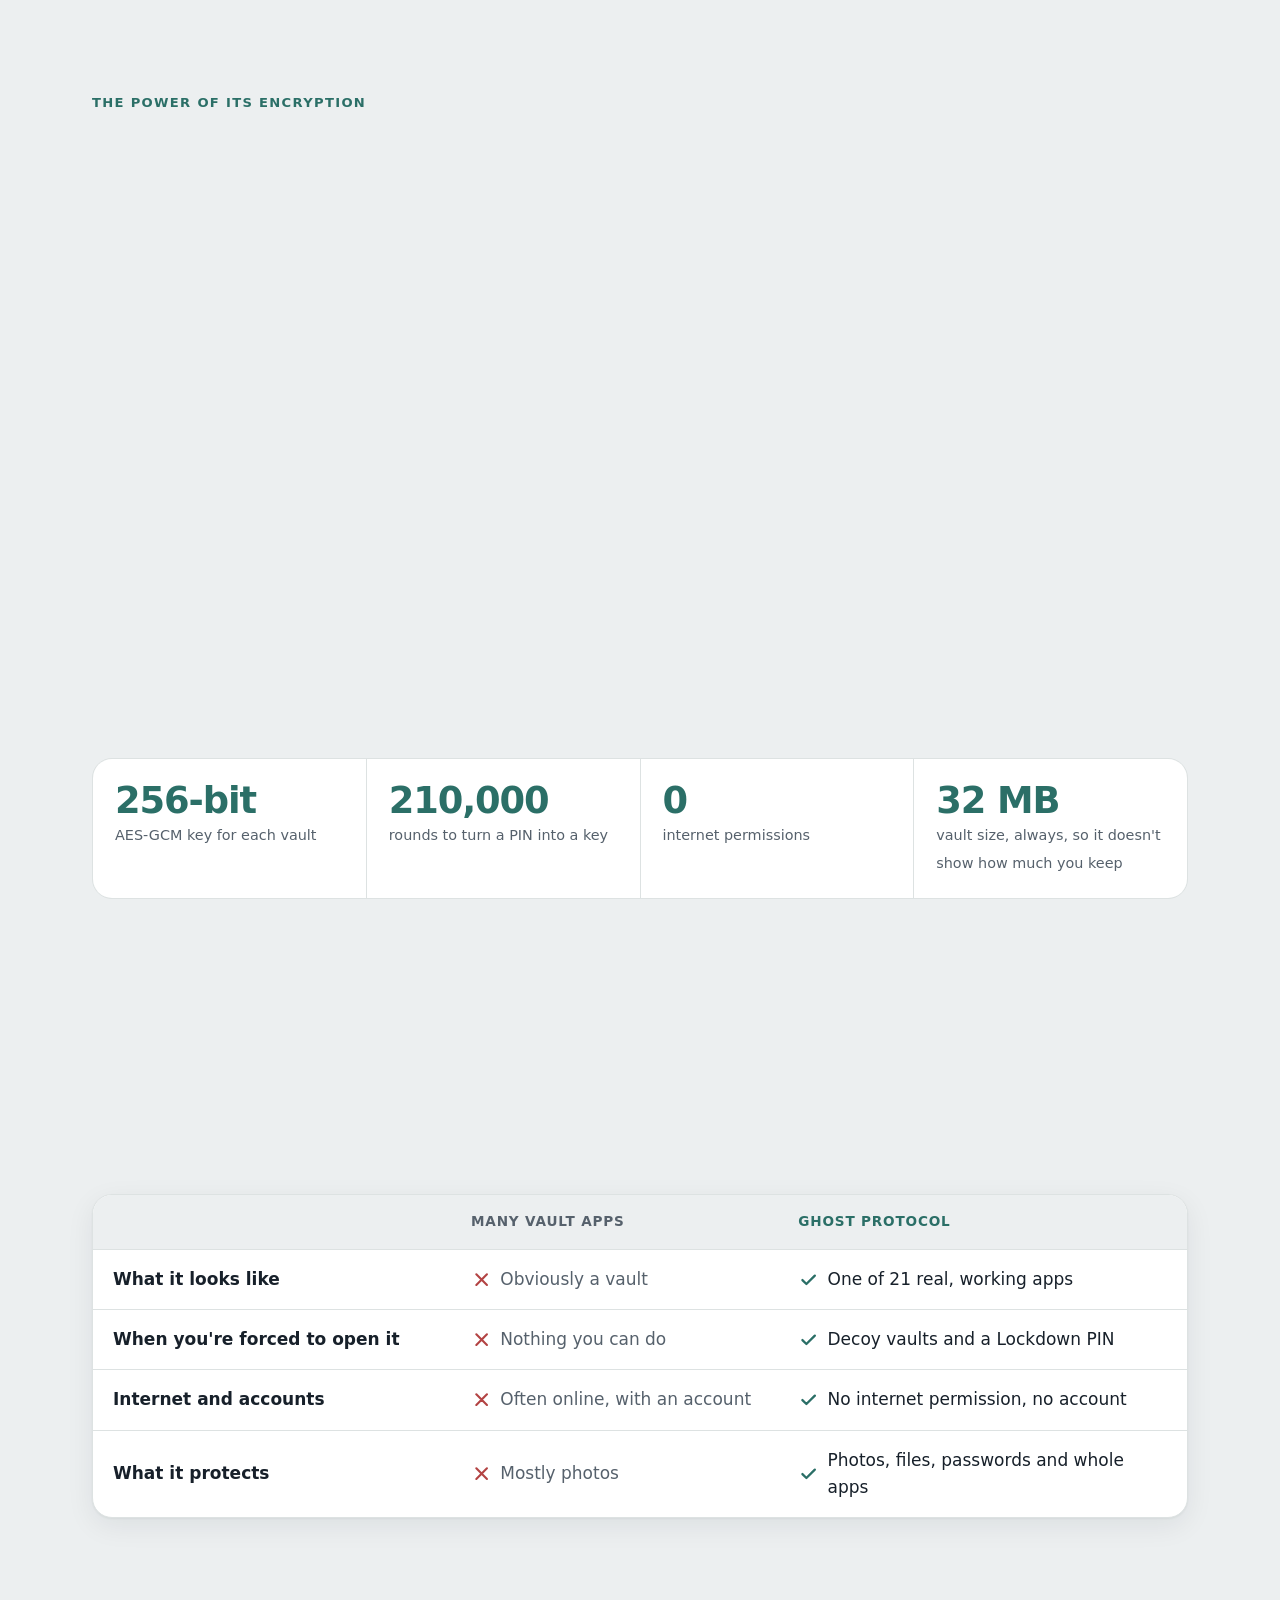
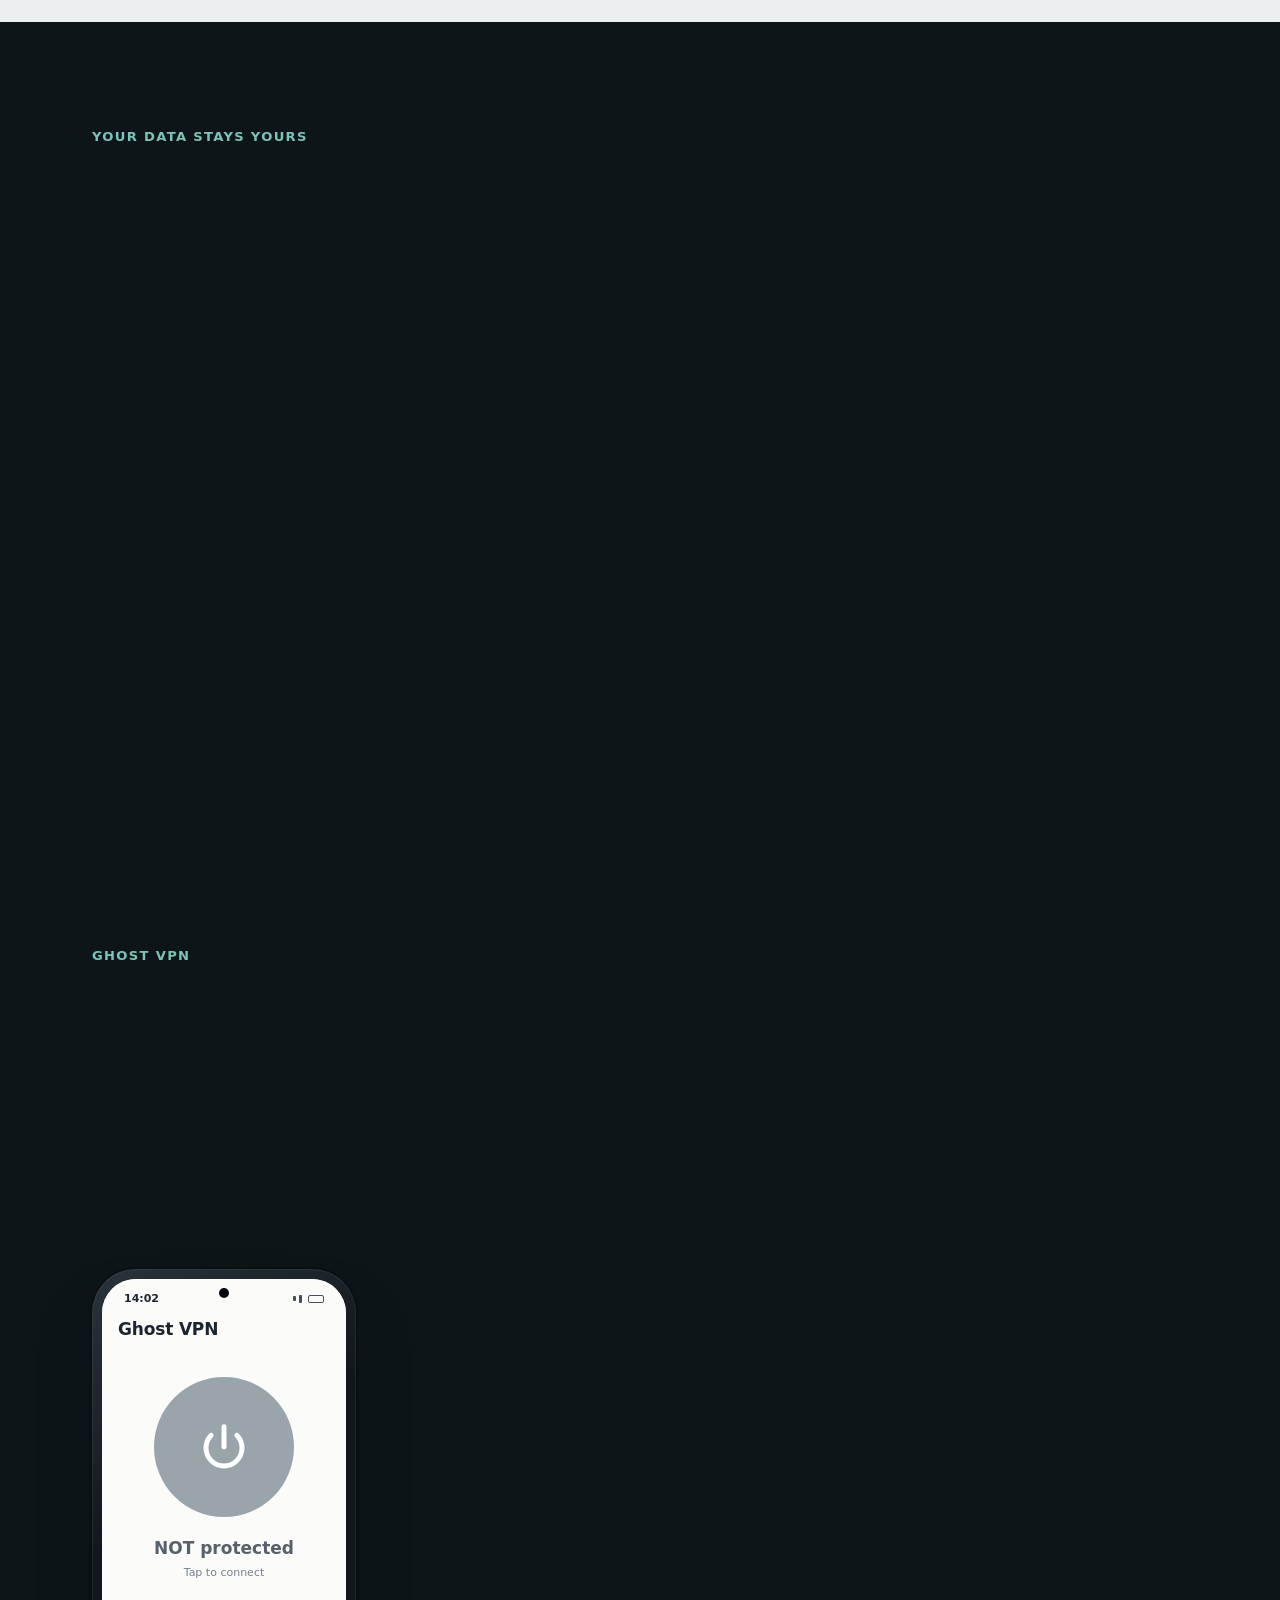
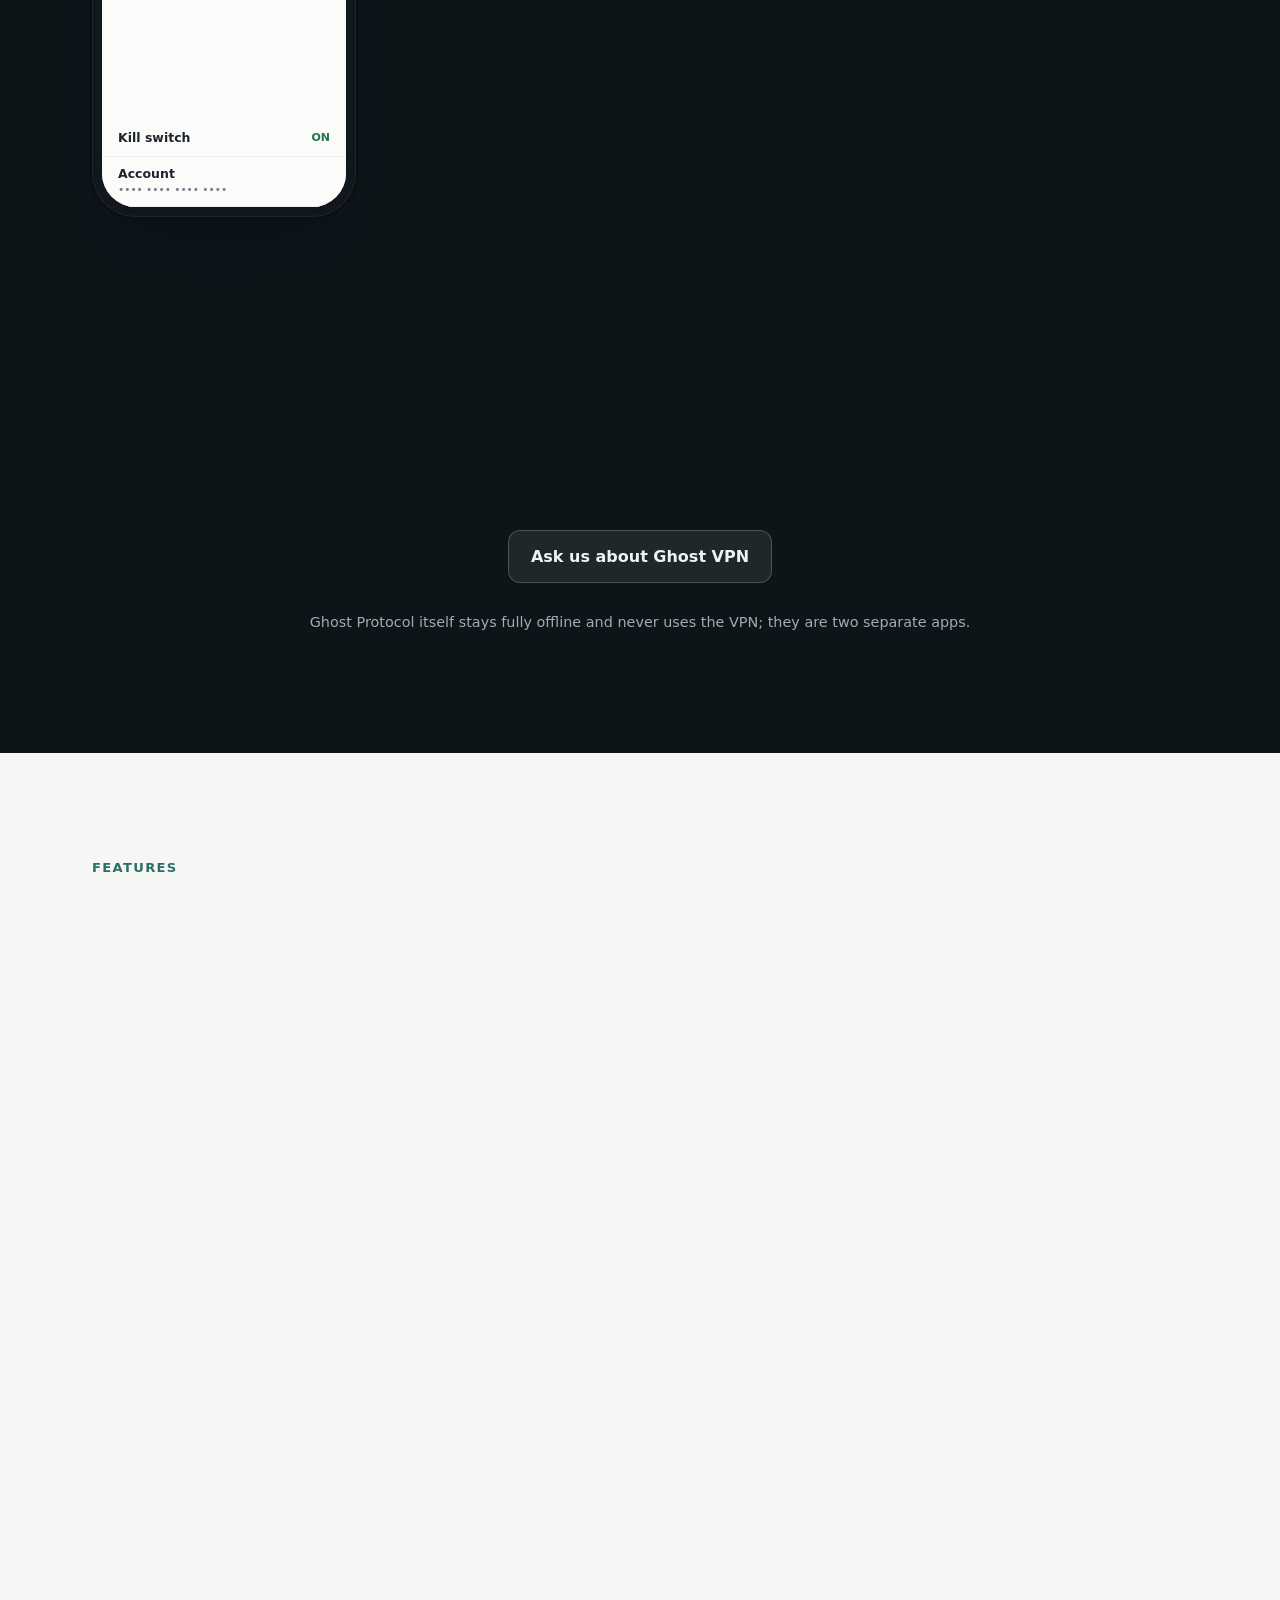
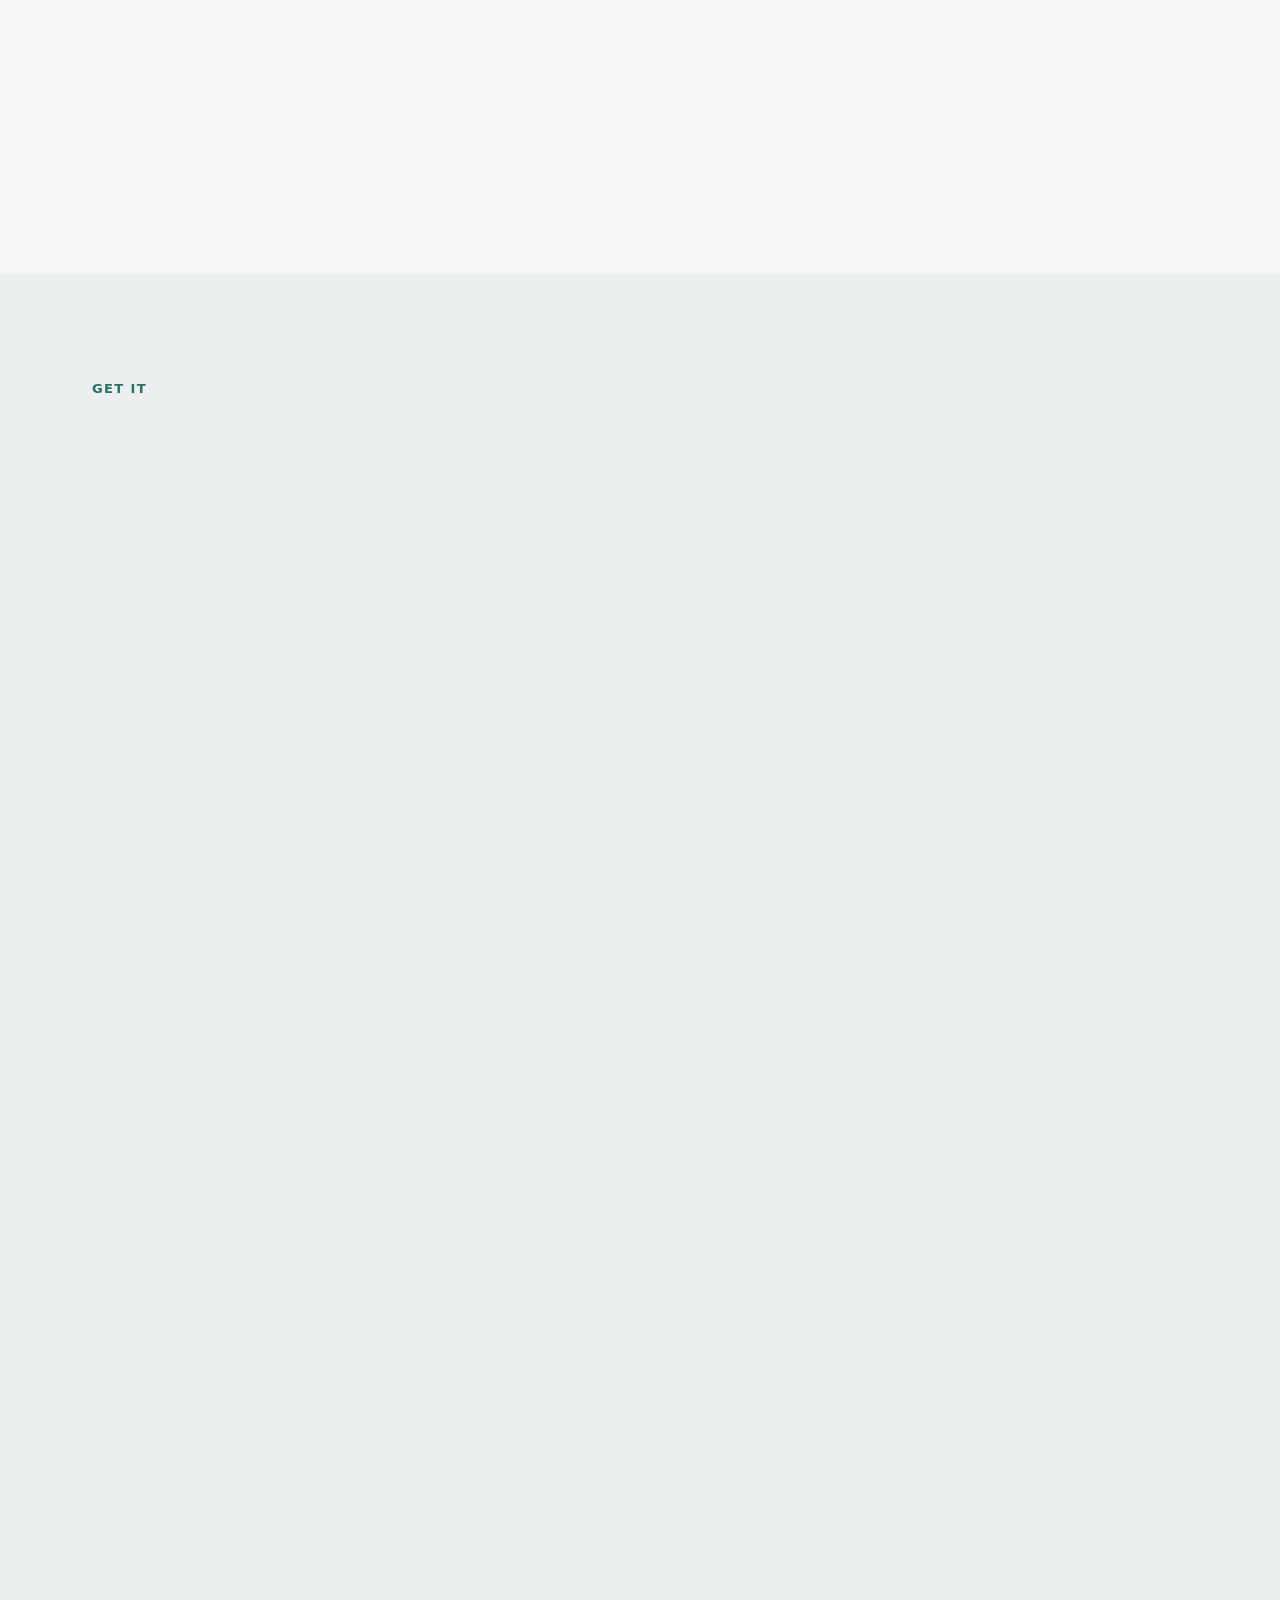
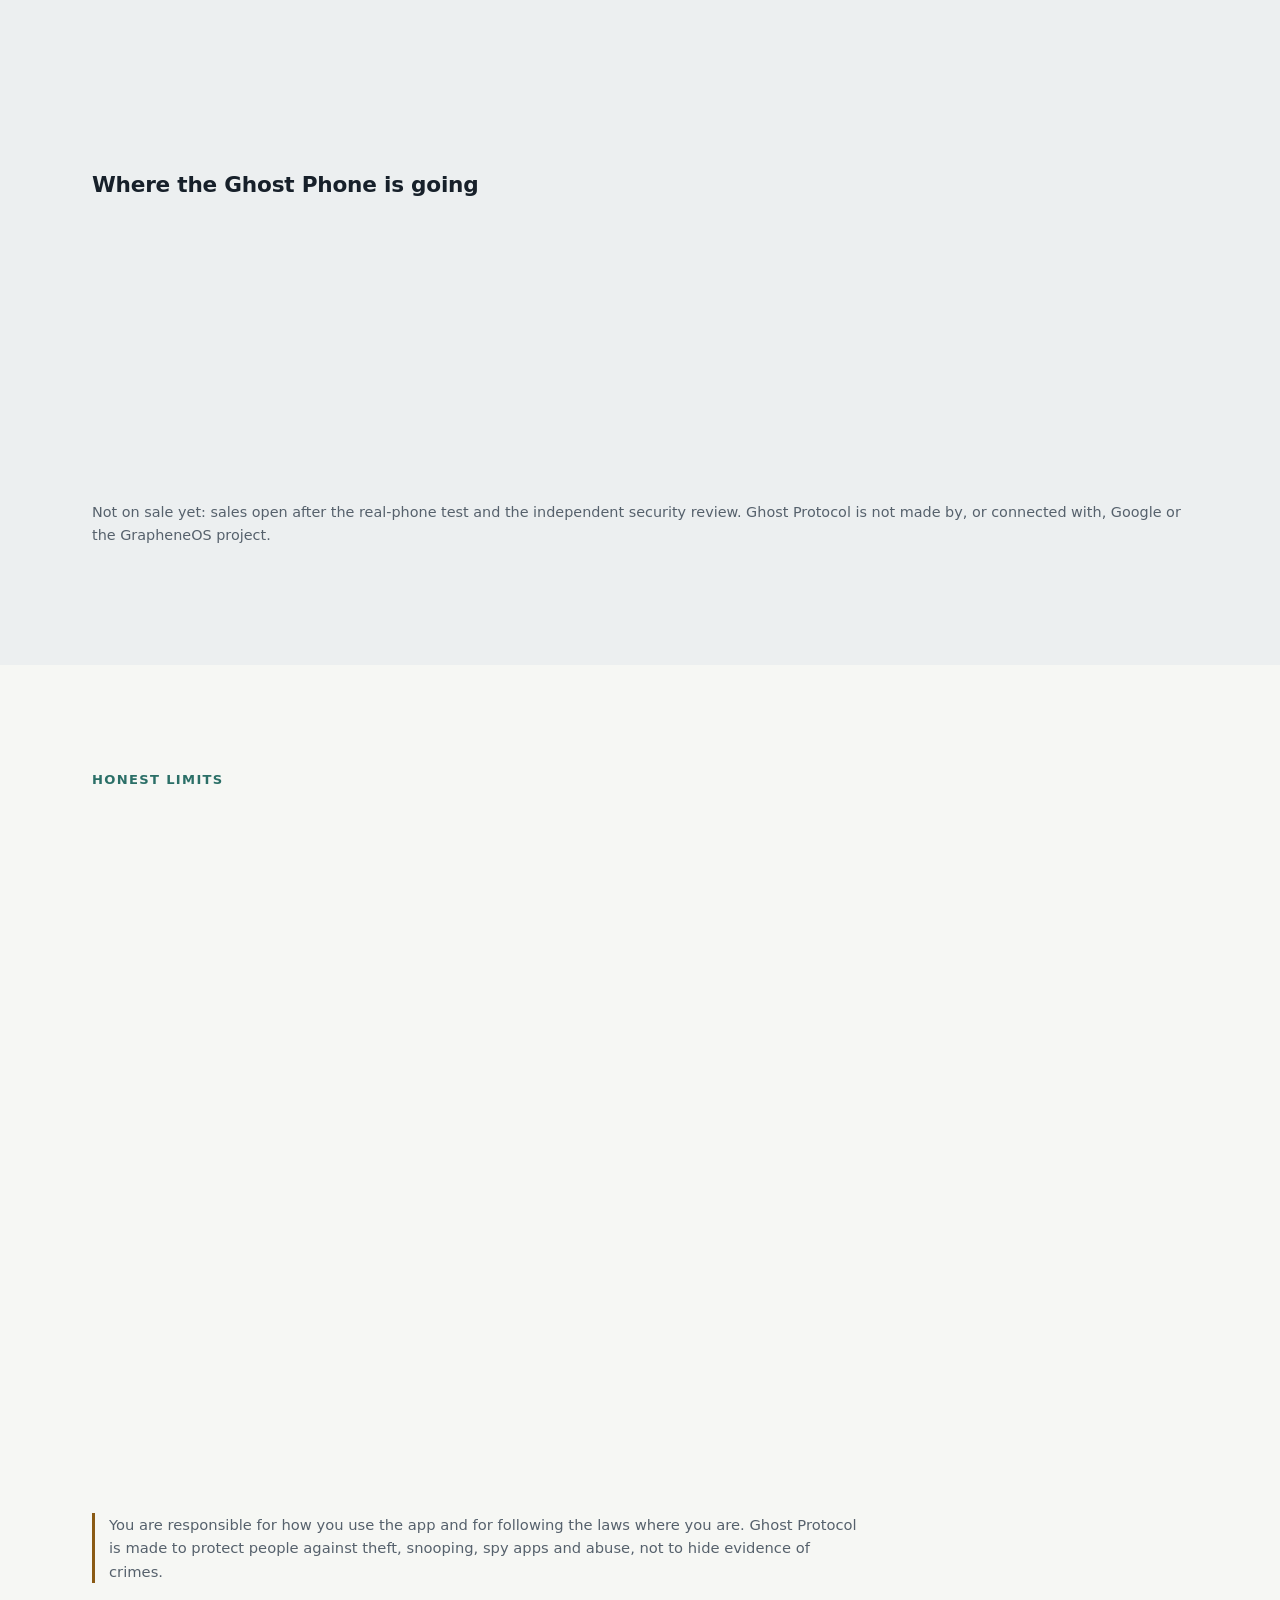
==== commit 3fd1da8b: "Ghost VPN section; hidden from search engines" ====
--- a/index.html
+++ b/index.html
@@ -5,6 +5,7 @@
 <meta name="viewport" content="width=device-width, initial-scale=1">
 <meta http-equiv="Content-Security-Policy" content="default-src 'self'; script-src 'self'; style-src 'self'; img-src 'self' data:; connect-src 'none'; form-action 'none'; base-uri 'none'">
 <meta name="referrer" content="no-referrer">
+<meta name="robots" content="noindex, nofollow">
 <meta name="color-scheme" content="light dark">
 <meta name="description" content="Ghost Protocol is an offline Android vault disguised as one of 21 everyday apps, built for people whose phone may be checked or taken.">
 <title>Ghost Protocol</title>
@@ -24,8 +25,8 @@
 <meta name="twitter:description" content="An offline vault for Android, hidden inside 21 everyday apps. Decoy vaults, apps that vanish with one code, and nothing ever sent online.">
 <meta name="twitter:image" content="https://m-software.tech/og-image.png">
 <link rel="icon" href="favicon.svg" type="image/svg+xml">
-<link rel="stylesheet" href="styles.css?v=8">
-<script src="site.js?v=9" defer></script>
+<link rel="stylesheet" href="styles.css?v=9">
+<script src="site.js?v=10" defer></script>
 </head>
 <body>
 
@@ -533,7 +534,7 @@
   <div class="wrap">
     <p class="kicker">Your data stays yours</p>
     <h2>We collect nothing, sell nothing, and see nothing.</h2>
-    <p class="section-lead">Most phones and apps make money from what you do. Ghost Protocol is paid for, so there is nothing to sell. The app has no internet permission, and the coming phone software and VPN are designed to collect no data either.</p>
+    <p class="section-lead">Most phones and apps make money from what you do. Ghost Protocol is paid for, so there is nothing to sell. The app has no internet permission, Ghost VPN keeps no activity logs, and the phone software coming next is designed to collect no data either.</p>
     <div class="priv-grid">
       <article class="priv">
         <span class="icon-badge"><svg class="ic" aria-hidden="true"><use href="#i-x"/></svg></span>
@@ -562,9 +563,9 @@
 <!-- GHOST VPN -->
 <section class="section section-dark vpn-section" id="vpn">
   <div class="wrap">
-    <p class="kicker">Ghost VPN <span class="soon">Coming soon</span></p>
-    <h2>Ghost Protocol protects what's on your phone. Ghost VPN will protect what leaves it.</h2>
-    <p class="section-lead">A separate app, in development, that sends all of your phone's internet traffic through an encrypted tunnel to our own servers. It isn't available yet.</p>
+    <p class="kicker">Ghost VPN</p>
+    <h2>Ghost Protocol protects what's on your phone. Ghost VPN protects what leaves it.</h2>
+    <p class="section-lead">Ghost VPN protects all your phone's internet traffic. It's a separate app that sends everything your apps do online through an encrypted tunnel to our own servers, with one tap.</p>
 
     <div class="vpn-grid">
       <div class="vpn-visual">
@@ -572,10 +573,10 @@
       </div>
       <ul class="vpn-feats">
         <li><span class="icon-badge"><svg class="ic" aria-hidden="true"><use href="#i-phone"/></svg></span><div><h3>Your whole phone</h3><p>Every app's internet traffic goes through one encrypted tunnel, built on WireGuard, a modern and well-studied VPN technology.</p></div></li>
-        <li><span class="icon-badge"><svg class="ic" aria-hidden="true"><use href="#i-chip"/></svg></span><div><h3>Servers that run from memory</h3><p>Our VPN servers are designed to run from memory only, with no logs and no traffic stored. Switching one off wipes it.</p></div></li>
-        <li><span class="icon-badge"><svg class="ic" aria-hidden="true"><use href="#i-key"/></svg></span><div><h3>No email, no name</h3><p>Your account is a random 16-digit number. Paying by cash or crypto is planned, as well as by card; we never see card numbers.</p></div></li>
+        <li><span class="icon-badge"><svg class="ic" aria-hidden="true"><use href="#i-chip"/></svg></span><div><h3>No activity logs</h3><p>Our servers don't record the sites you visit, your real internet address or when you connect. Your traffic passes through and is not stored.</p></div></li>
+        <li><span class="icon-badge"><svg class="ic" aria-hidden="true"><use href="#i-key"/></svg></span><div><h3>No email, no name</h3><p>Your account is a random 16-digit number. We never ask for your name, email or phone number, and you can delete your account at any time.</p></div></li>
         <li><span class="icon-badge"><svg class="ic" aria-hidden="true"><use href="#i-lock"/></svg></span><div><h3>Kill switch and private lookups</h3><p>If the tunnel drops, Android can block the internet so nothing slips out. Website lookups stay inside the tunnel.</p></div></li>
-        <li><span class="icon-badge"><svg class="ic" aria-hidden="true"><use href="#i-search"/></svg></span><div><h3>Open code, outside audit</h3><p>The app's code will be published for anyone to check, and an independent security audit is planned before launch.</p></div></li>
+        <li><span class="icon-badge"><svg class="ic" aria-hidden="true"><use href="#i-search"/></svg></span><div><h3>Built to be checked</h3><p>Licensed as open-source software (GPL), with no homemade encryption and no tracking or analytics built in. Built to be audited.</p></div></li>
       </ul>
     </div>
 
@@ -591,14 +592,15 @@
       <div class="vh-col no">
         <h3>What it can't do</h3>
         <ul>
-          <li>While you're connected, our servers carry your traffic. Every VPN works this way; we're designed never to store it.</li>
+          <li>While you're connected, our servers carry your traffic. Every VPN works this way; we don't store it.</li>
           <li>It doesn't make you anonymous. Sites you log in to still know it's you.</li>
           <li>It can't help if the phone itself has spy software. For that, see the Privacy Checkup and the Ghost Phone.</li>
         </ul>
       </div>
     </div>
 
-    <p class="note on-dark">Ghost Protocol itself stays fully offline and never uses the VPN; they are two separate apps. Prices and server locations will be announced before launch.</p>
+    <div class="vpn-cta"><a class="btn btn-glass" href="#contact">Ask us about Ghost VPN</a></div>
+    <p class="note on-dark">Ghost Protocol itself stays fully offline and never uses the VPN; they are two separate apps.</p>
   </div>
 </section>
 
@@ -711,7 +713,7 @@
       <ol class="road">
         <li class="now"><span class="road-tag">At launch</span><b>Pixel + GrapheneOS + Ghost Protocol</b><p>Set up, encrypted and tested before it ships.</p></li>
         <li><span class="road-tag">Coming</span><b>Full Ghost Protocol software for Pixel</b><p>Ghost Protocol built into the phone itself: a duress PIN that opens a decoy phone, a hidden second phone inside the phone, and a wipe that always works.</p></li>
-        <li><span class="road-tag">Coming</span><b>Ghost VPN</b><p>A separate app that protects your whole phone's internet traffic, designed to keep no data about you. <a href="#vpn">More about Ghost VPN</a></p></li>
+        <li><span class="road-tag">Ask us</span><b>Ghost VPN</b><p>A separate app that protects your whole phone's internet traffic and keeps no activity logs. <a href="#vpn">More about Ghost VPN</a></p></li>
       </ol>
     </div>
 
@@ -793,8 +795,8 @@
         <p>If your safety depends on it, choose the Ghost Phone: it is set up and hardened for you, on the phone Ghost Protocol works best on. A licence suits people who already have a recent Android phone, ideally a Pixel, and are comfortable installing an app from a file themselves.</p>
       </details>
       <details>
-        <summary>Will there be a VPN?</summary>
-        <p>Ghost VPN is coming soon as a separate app; it isn't available yet. Ghost Protocol itself never goes online and never uses the VPN. Ghost VPN will protect what your other apps do on the internet. <a href="#vpn">See what it will and won't do</a>.</p>
+        <summary>Is there a VPN?</summary>
+        <p>Ghost VPN is a separate app; ask us about it. Ghost Protocol itself never goes online and never uses the VPN. Ghost VPN protects what your other apps do on the internet. <a href="#vpn">See what it does and doesn't do</a>.</p>
       </details>
       <details>
         <summary>Is it on Google Play?</summary>
--- a/styles.css
+++ b/styles.css
@@ -803,3 +803,5 @@
 .vpnapp.on .vst { color: #237448; }
 .vlist { width: 100%; margin-top: auto; }
 .kon { font-size: 11px; font-weight: 800; color: #237448; }
+
+.vpn-cta { margin-top: 28px; text-align: center; }
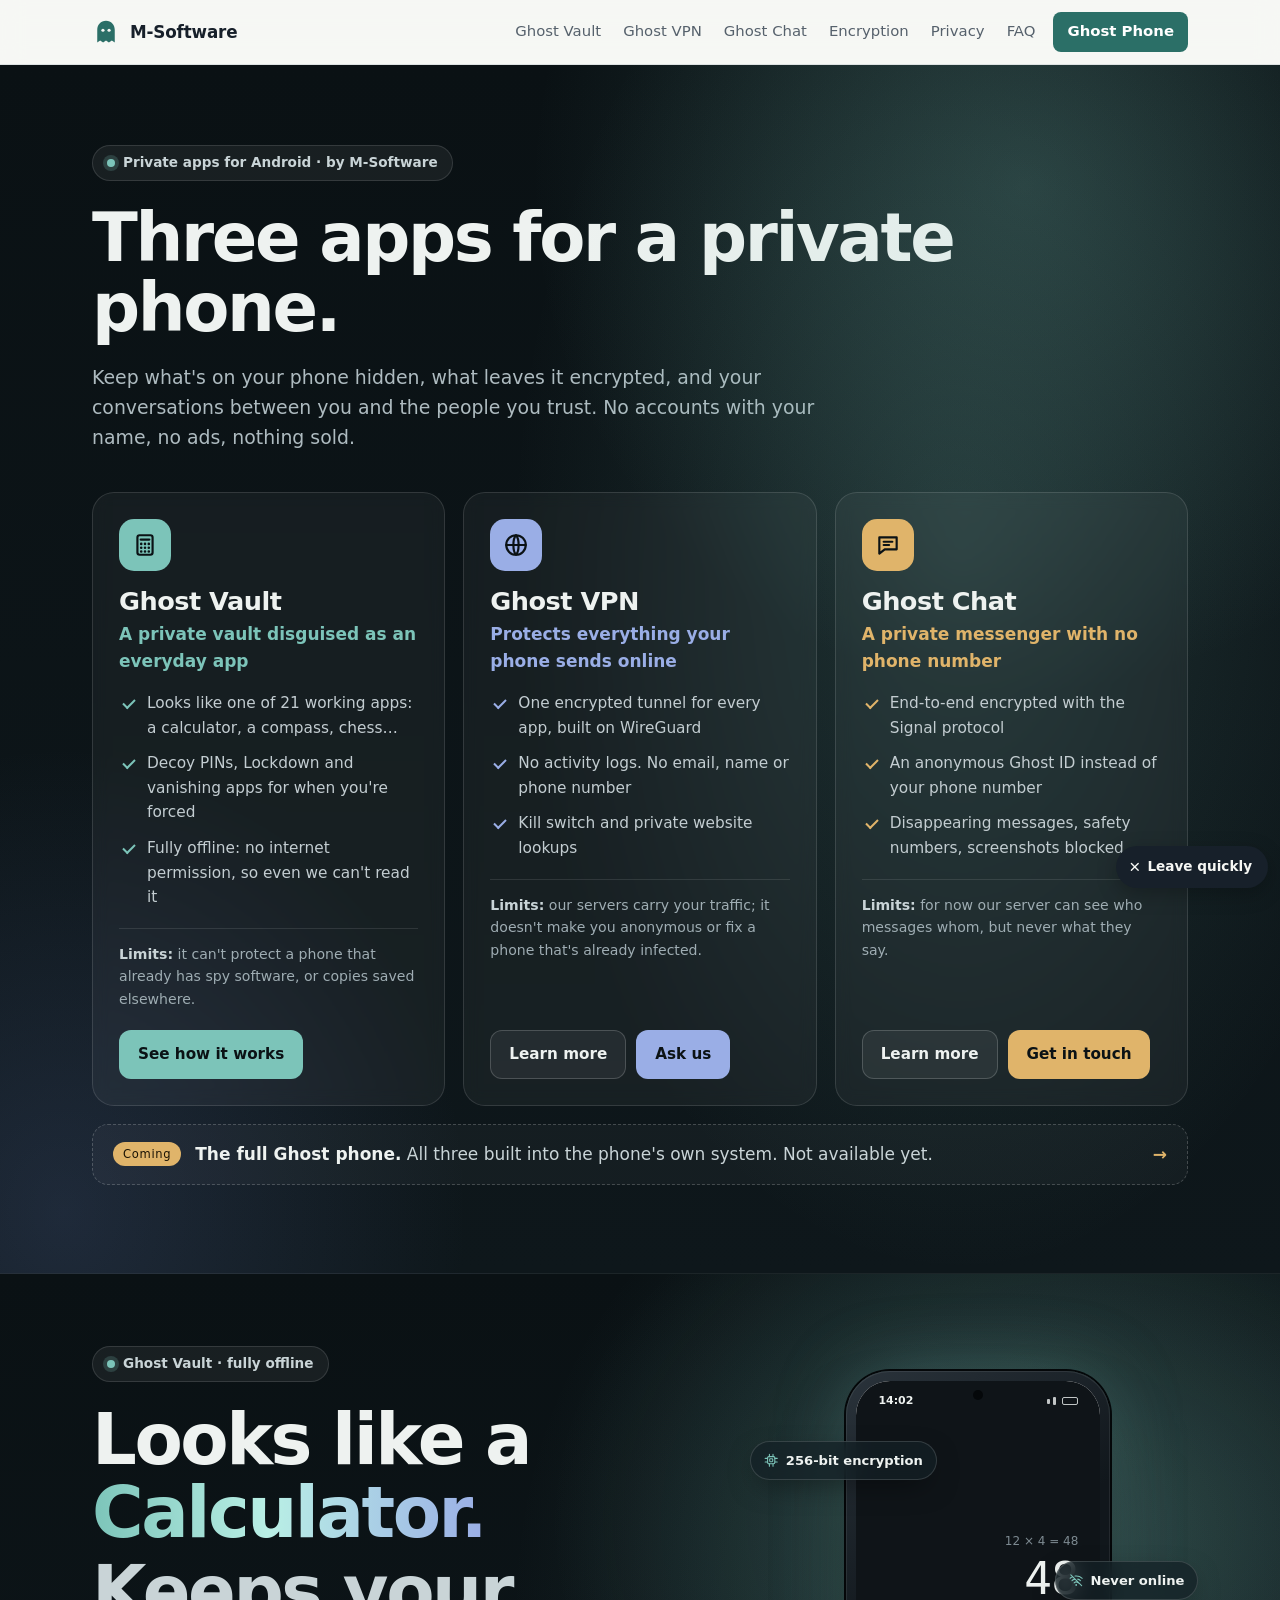
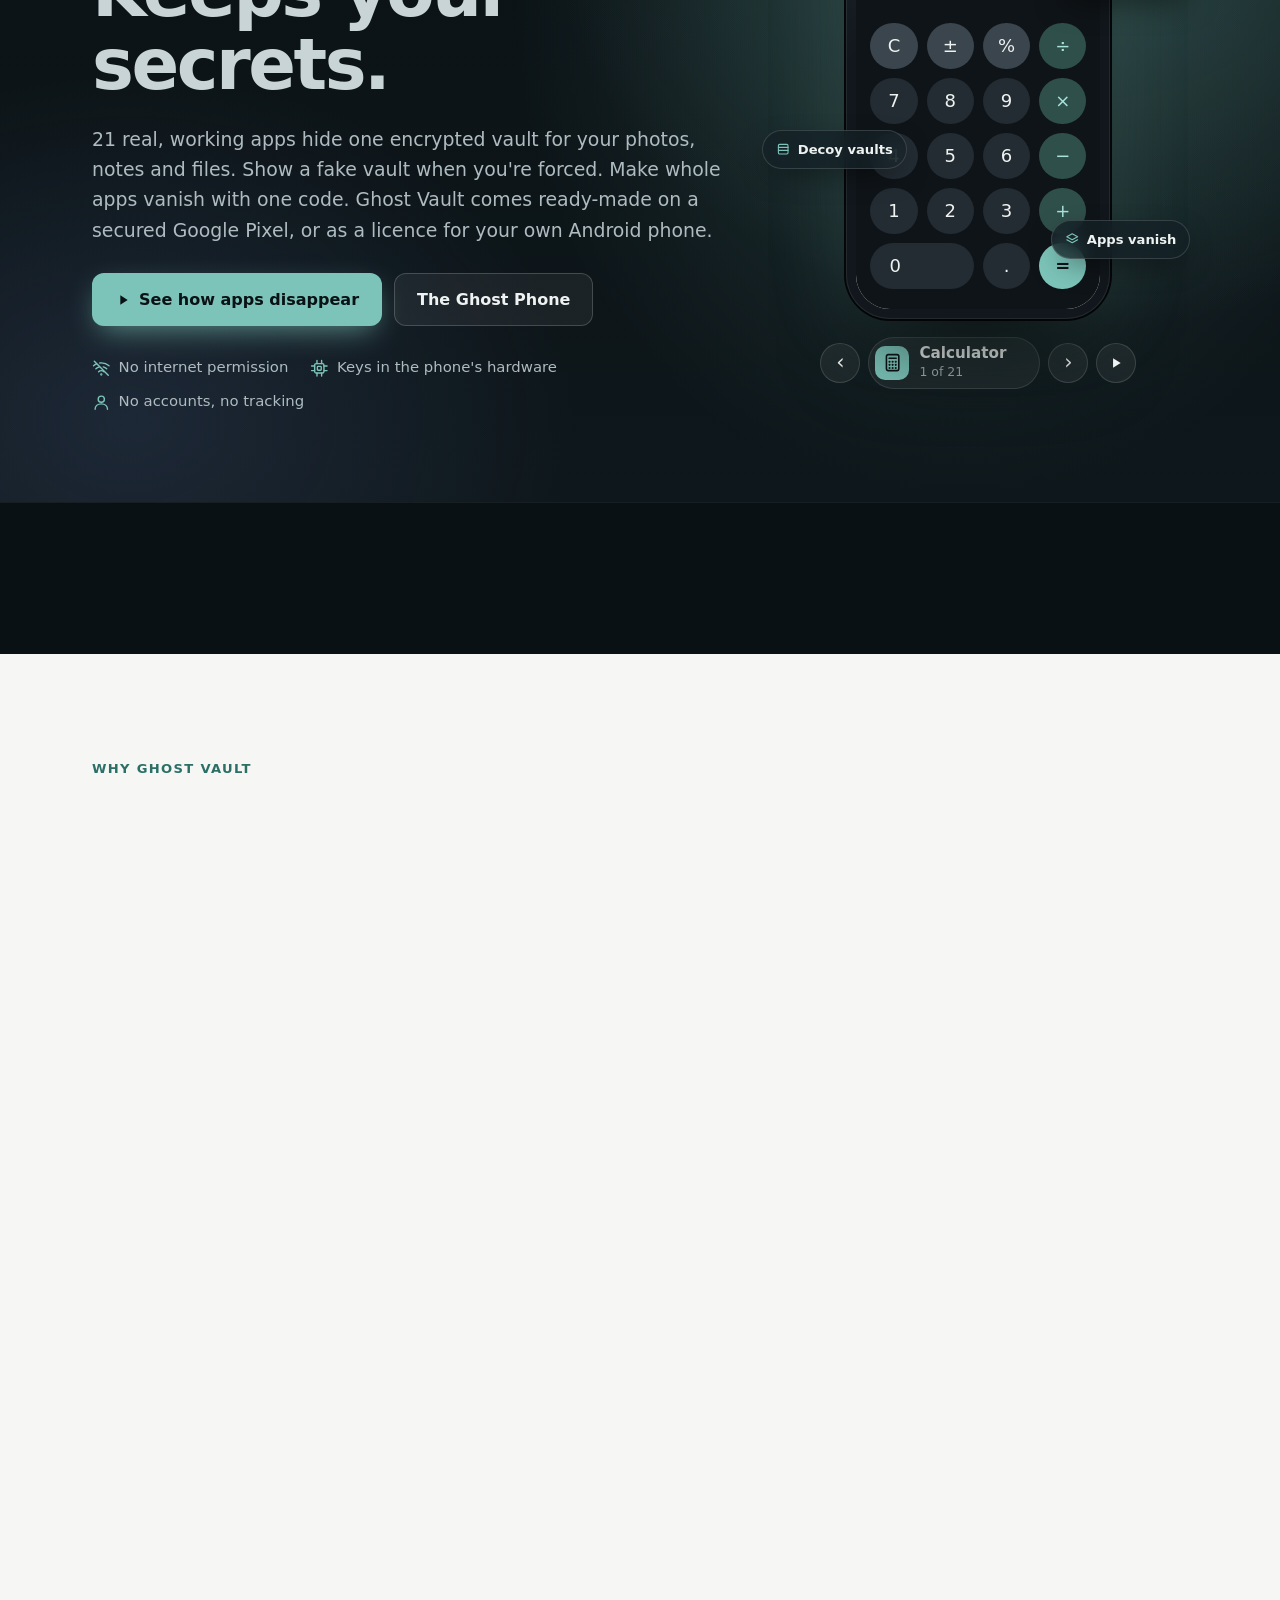
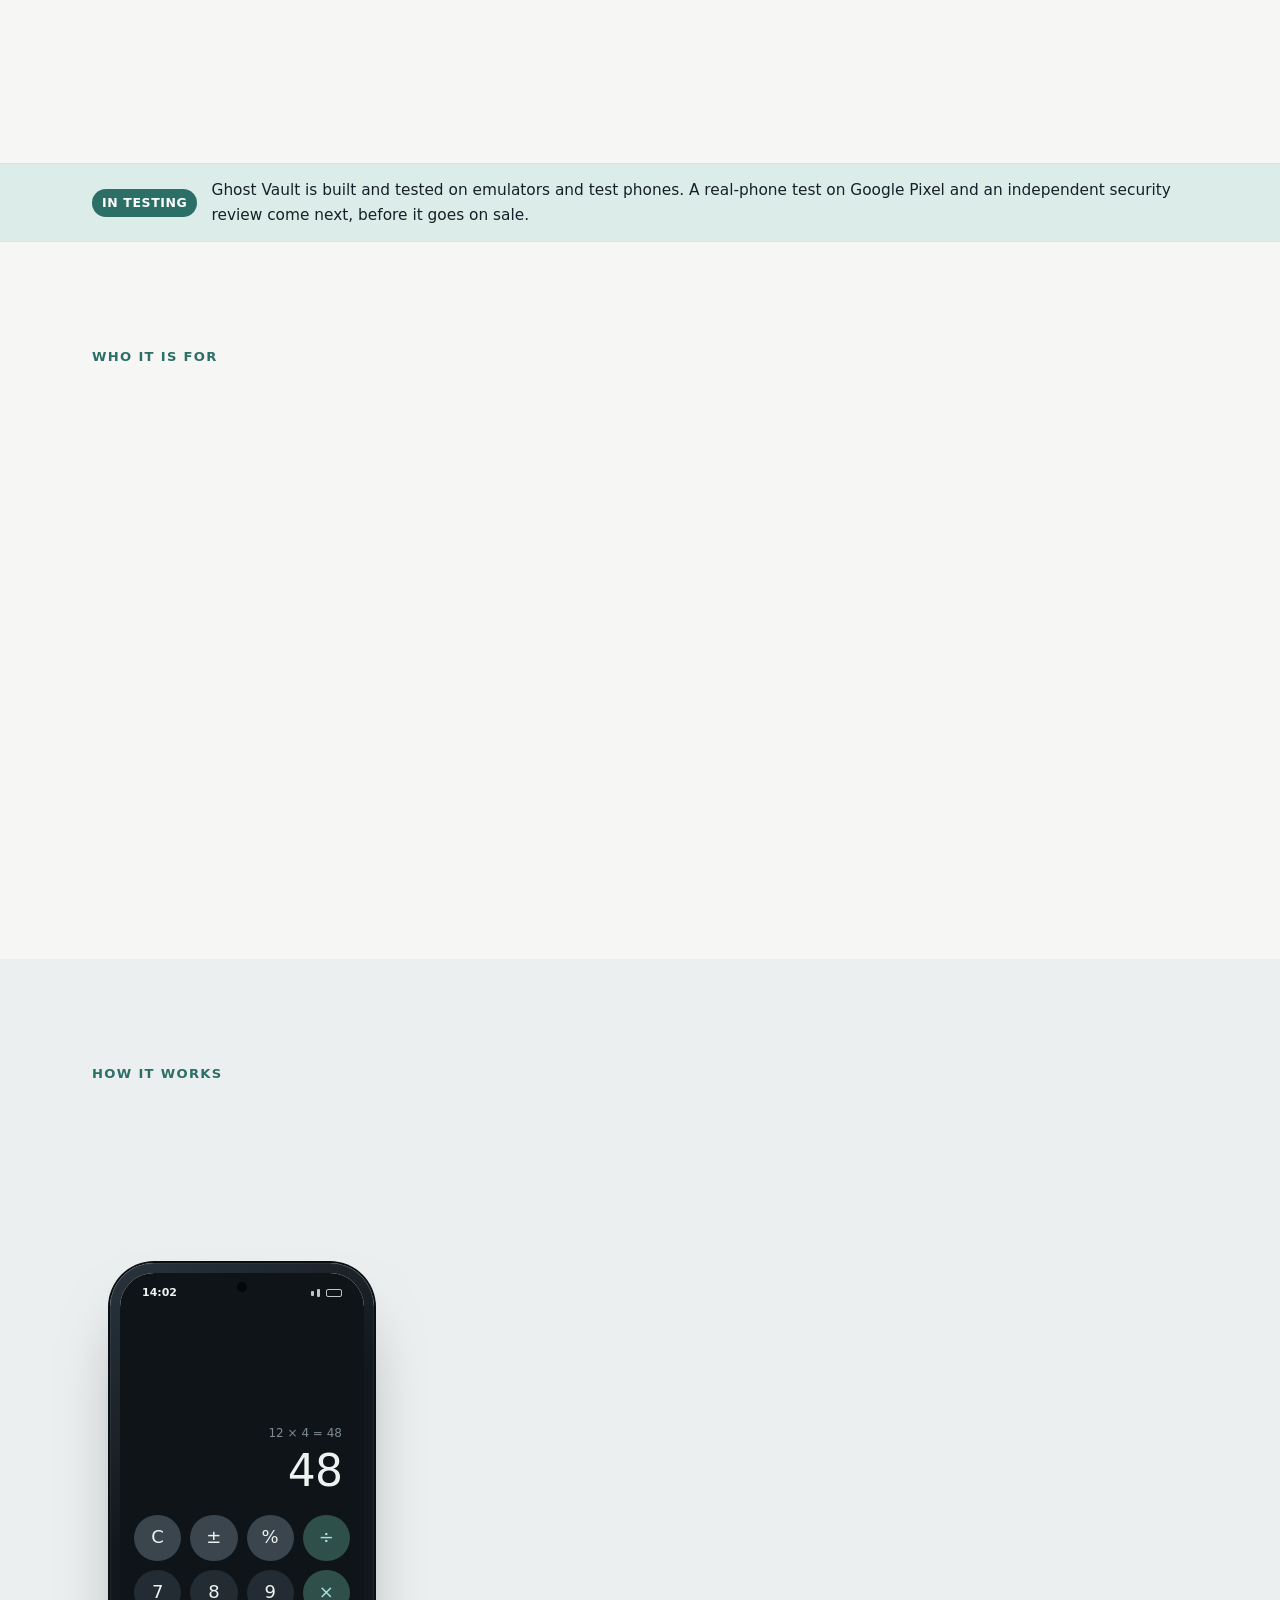
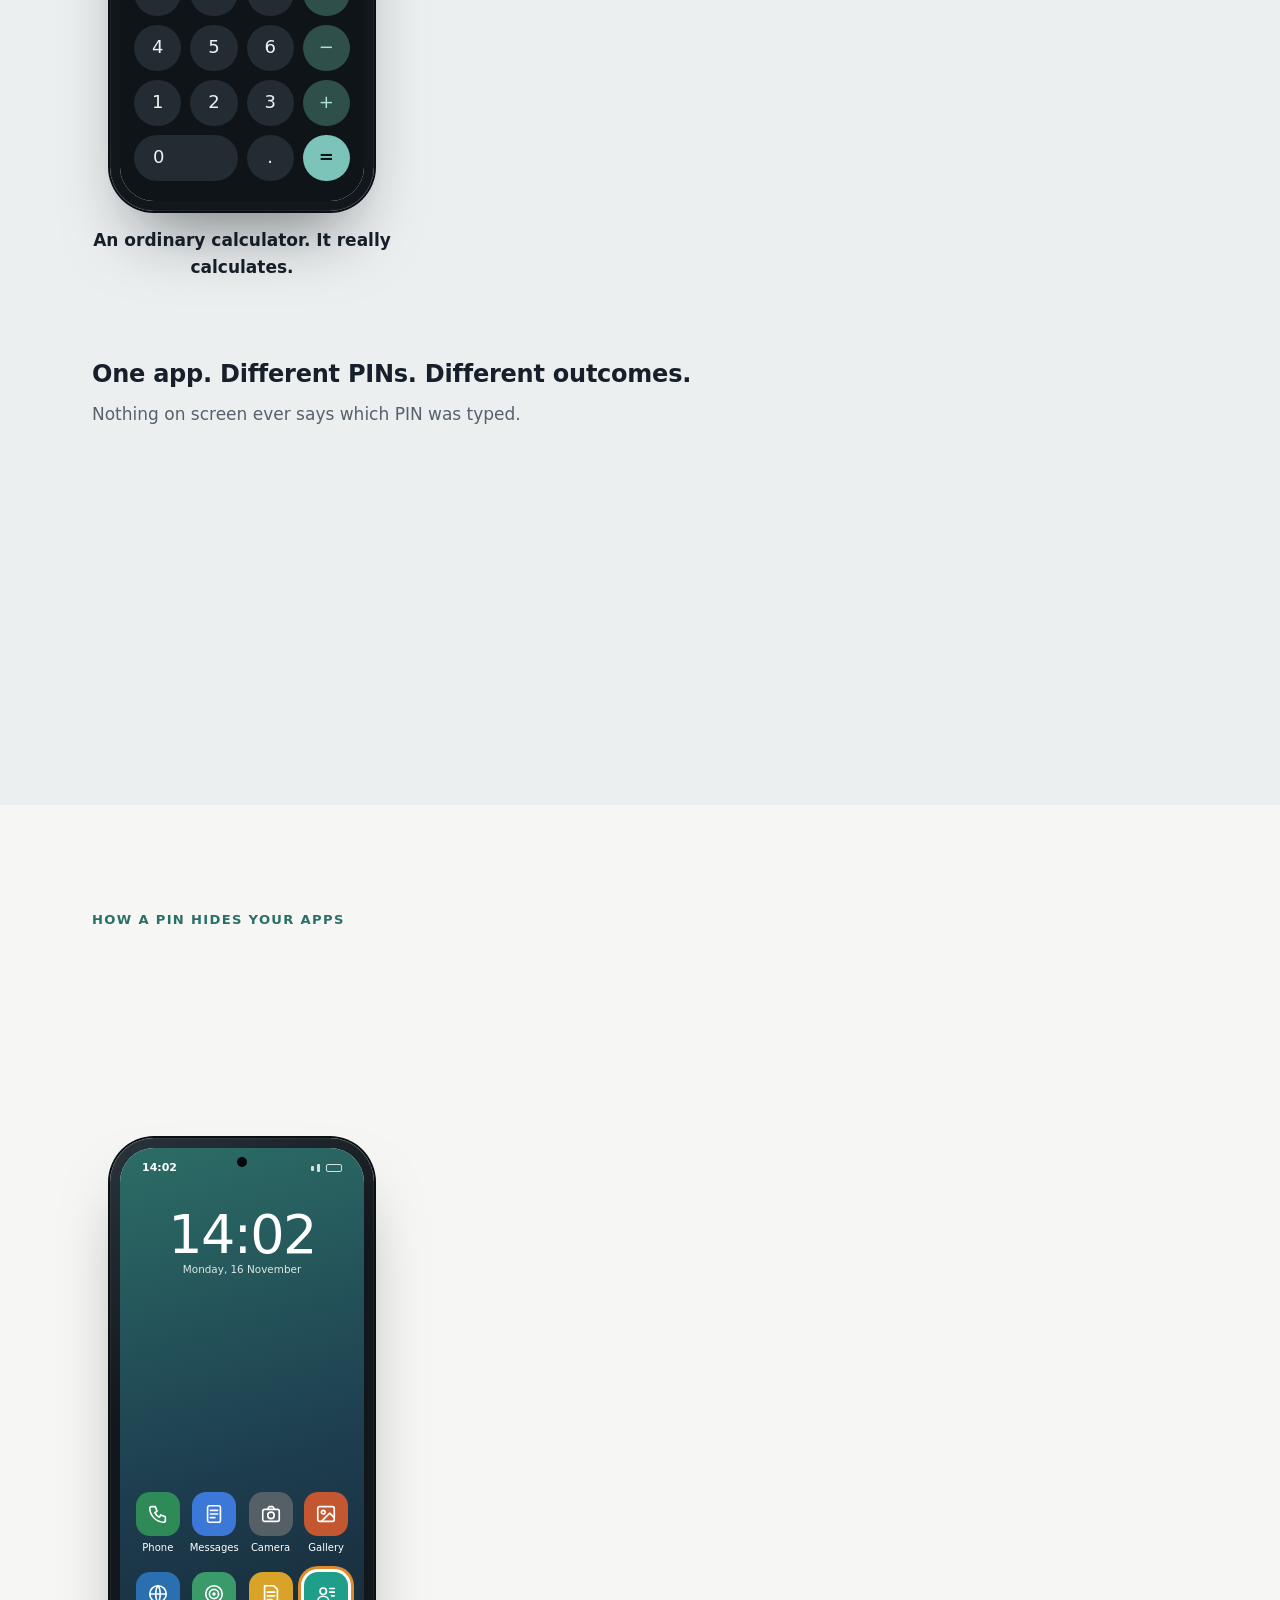
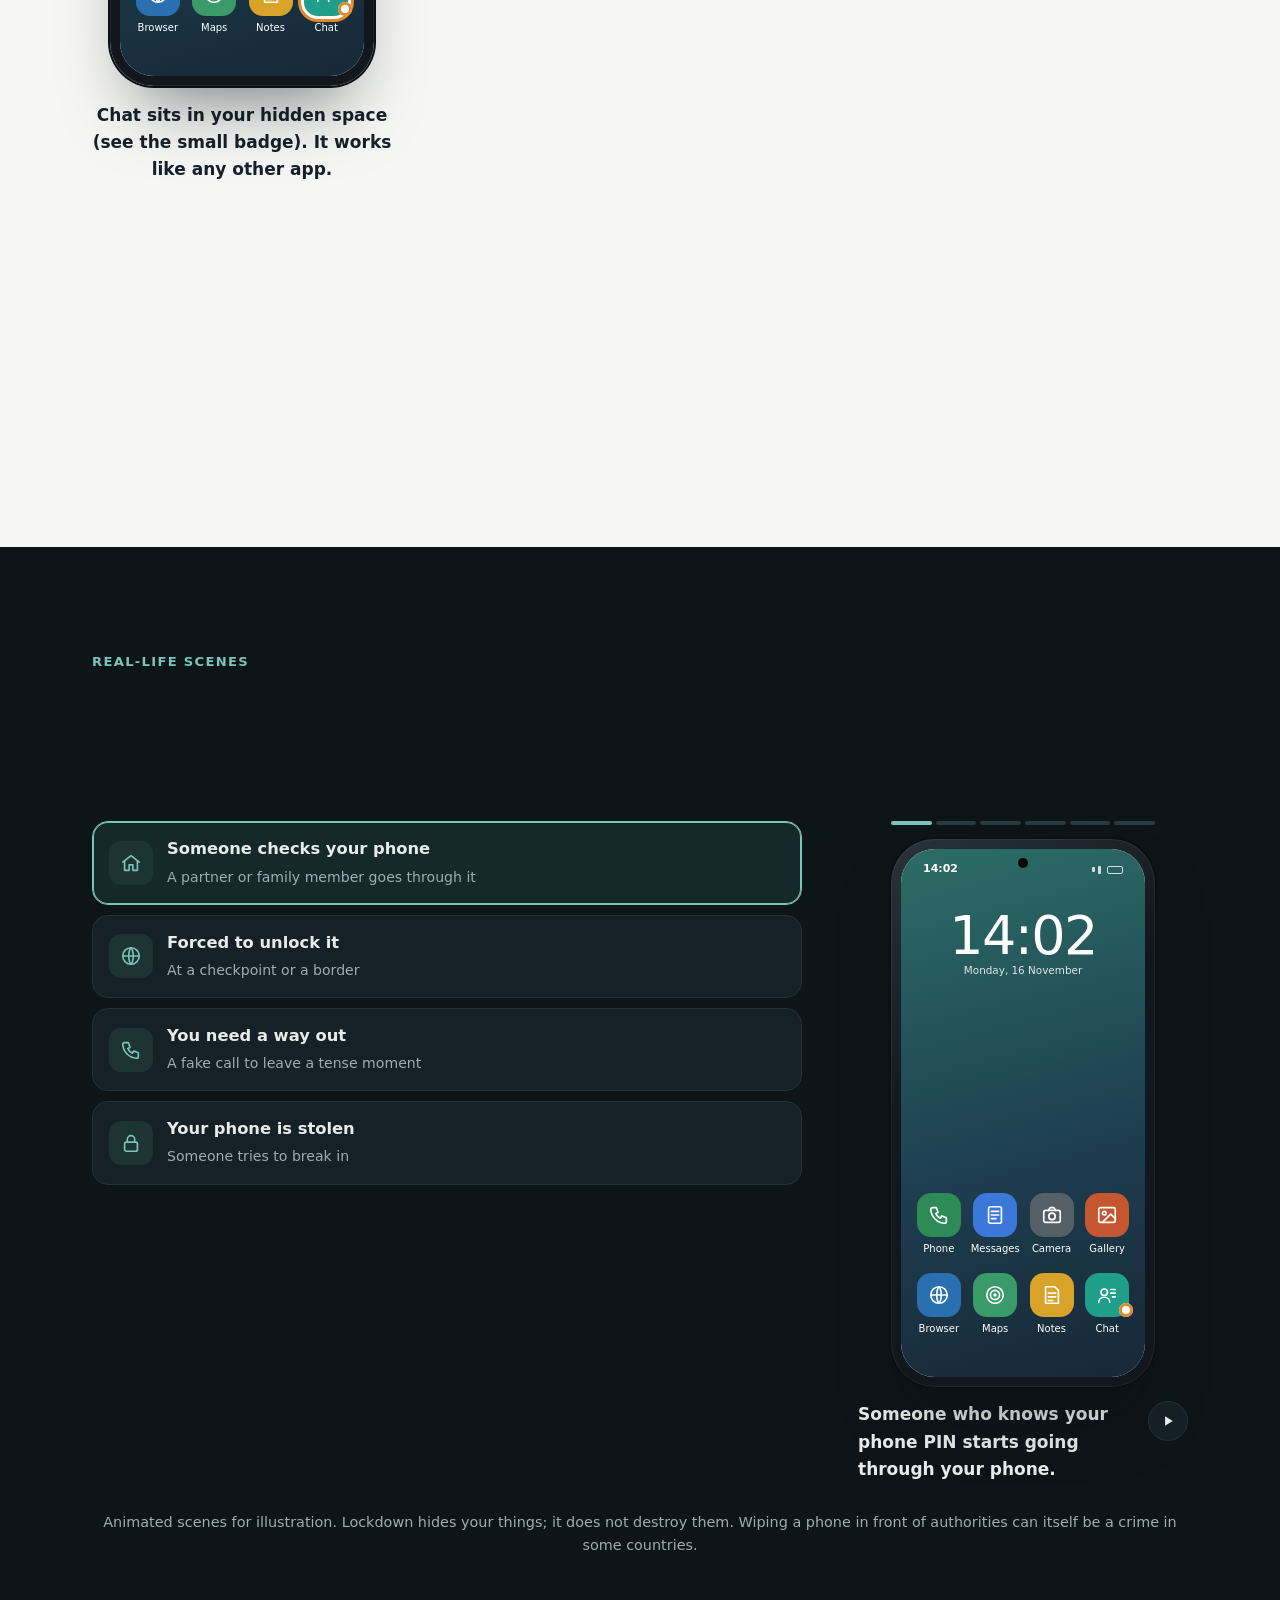
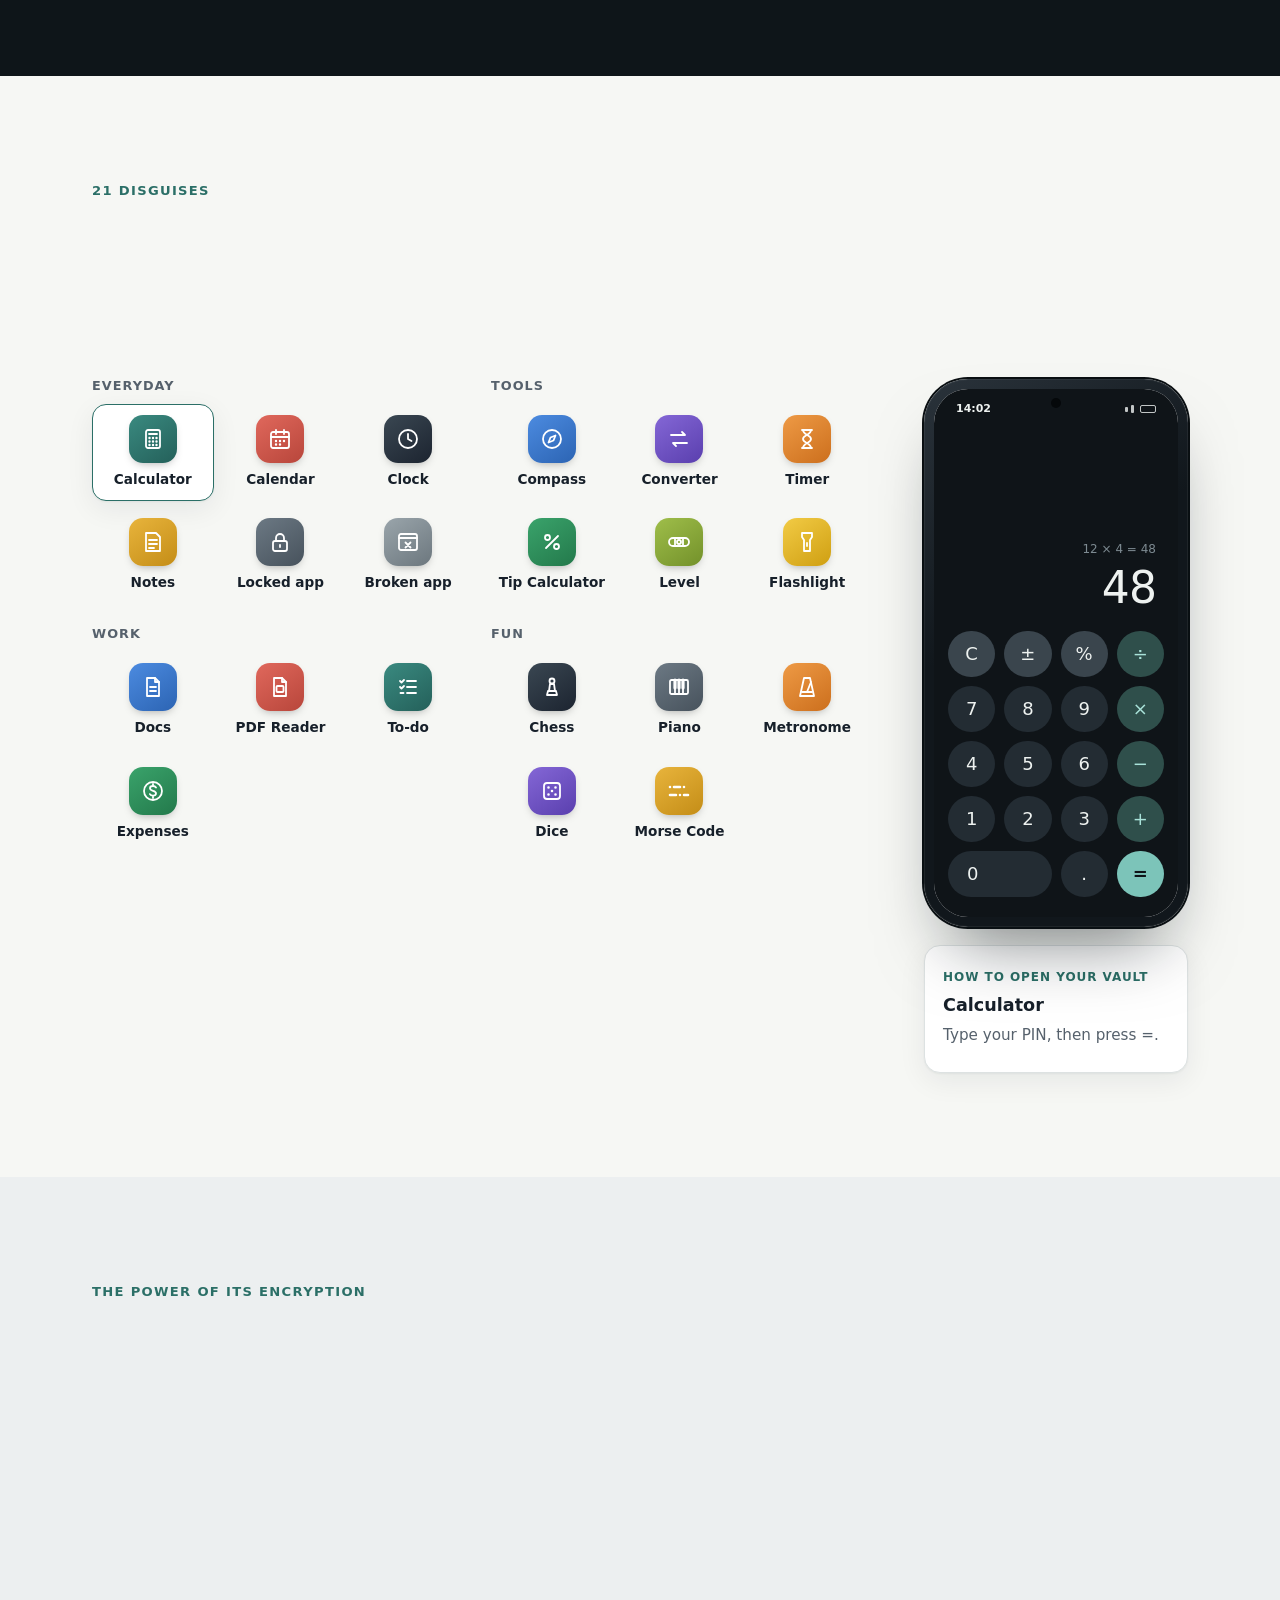
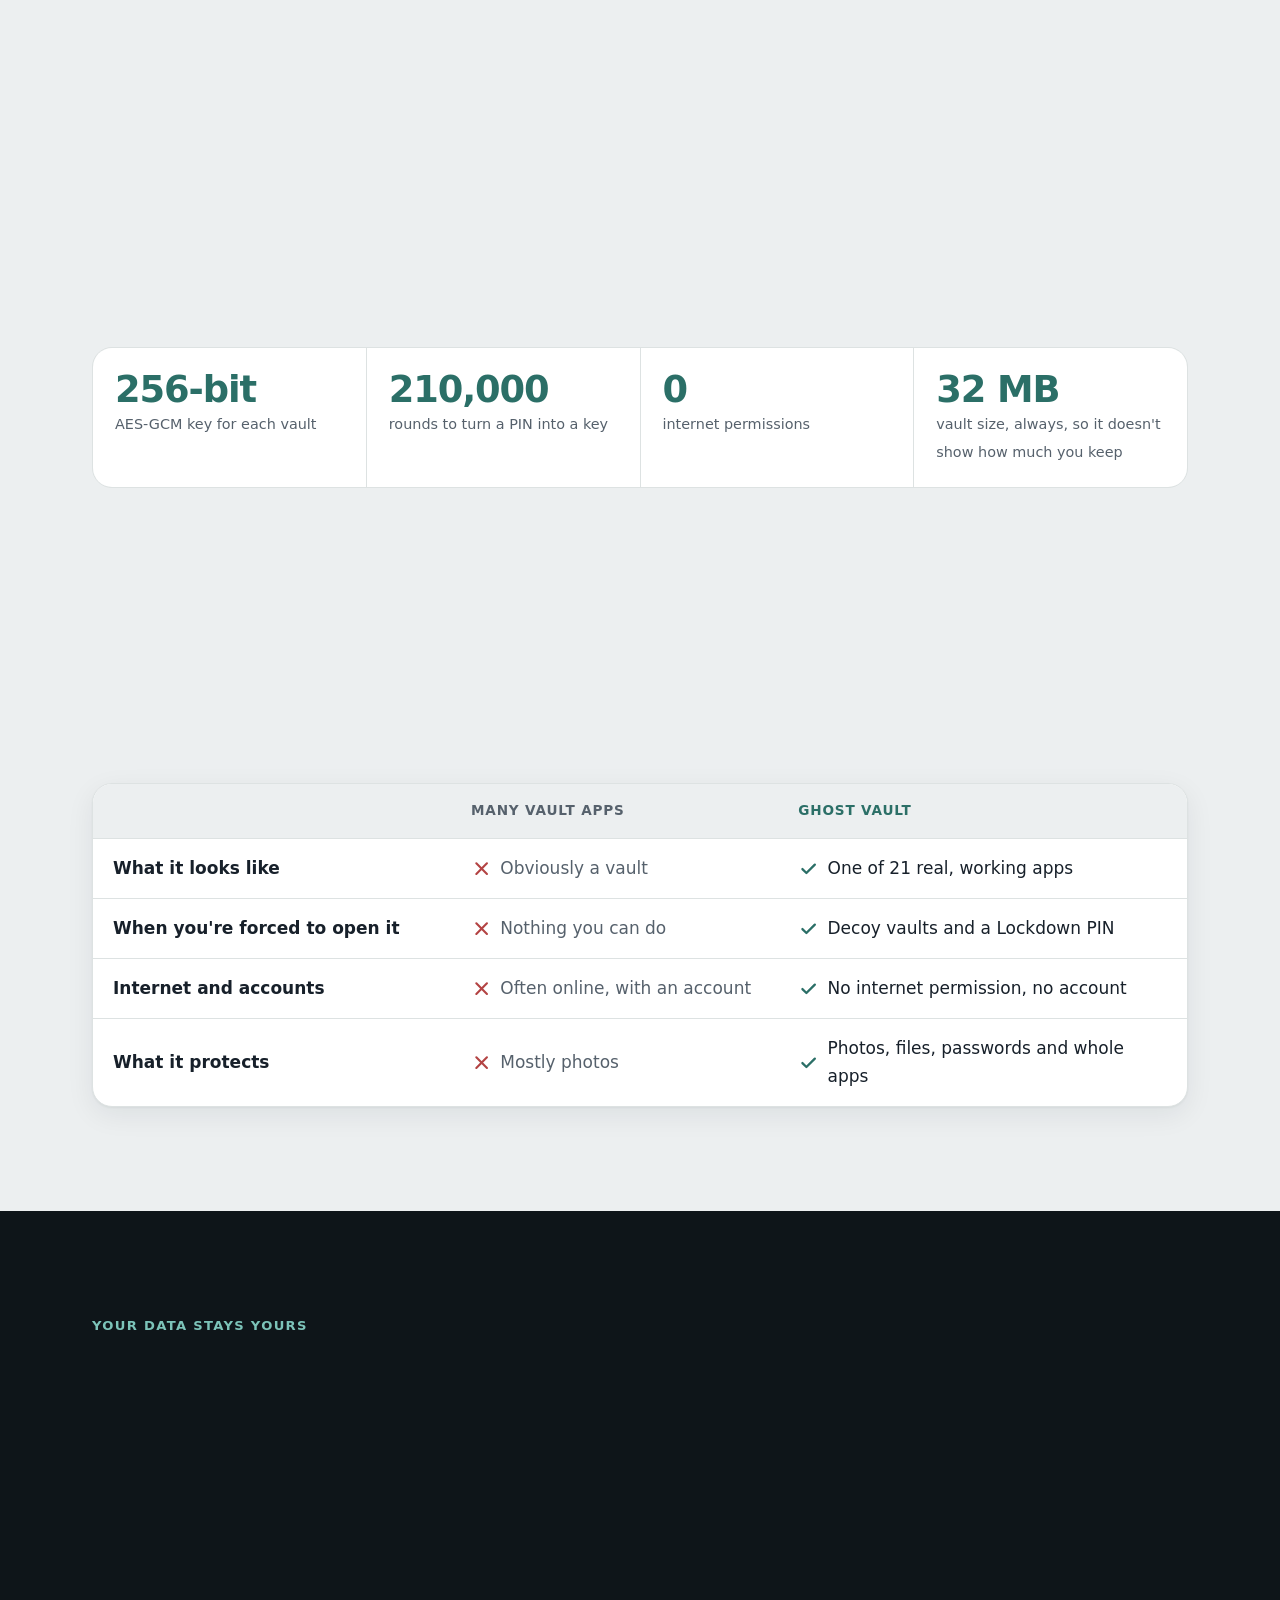
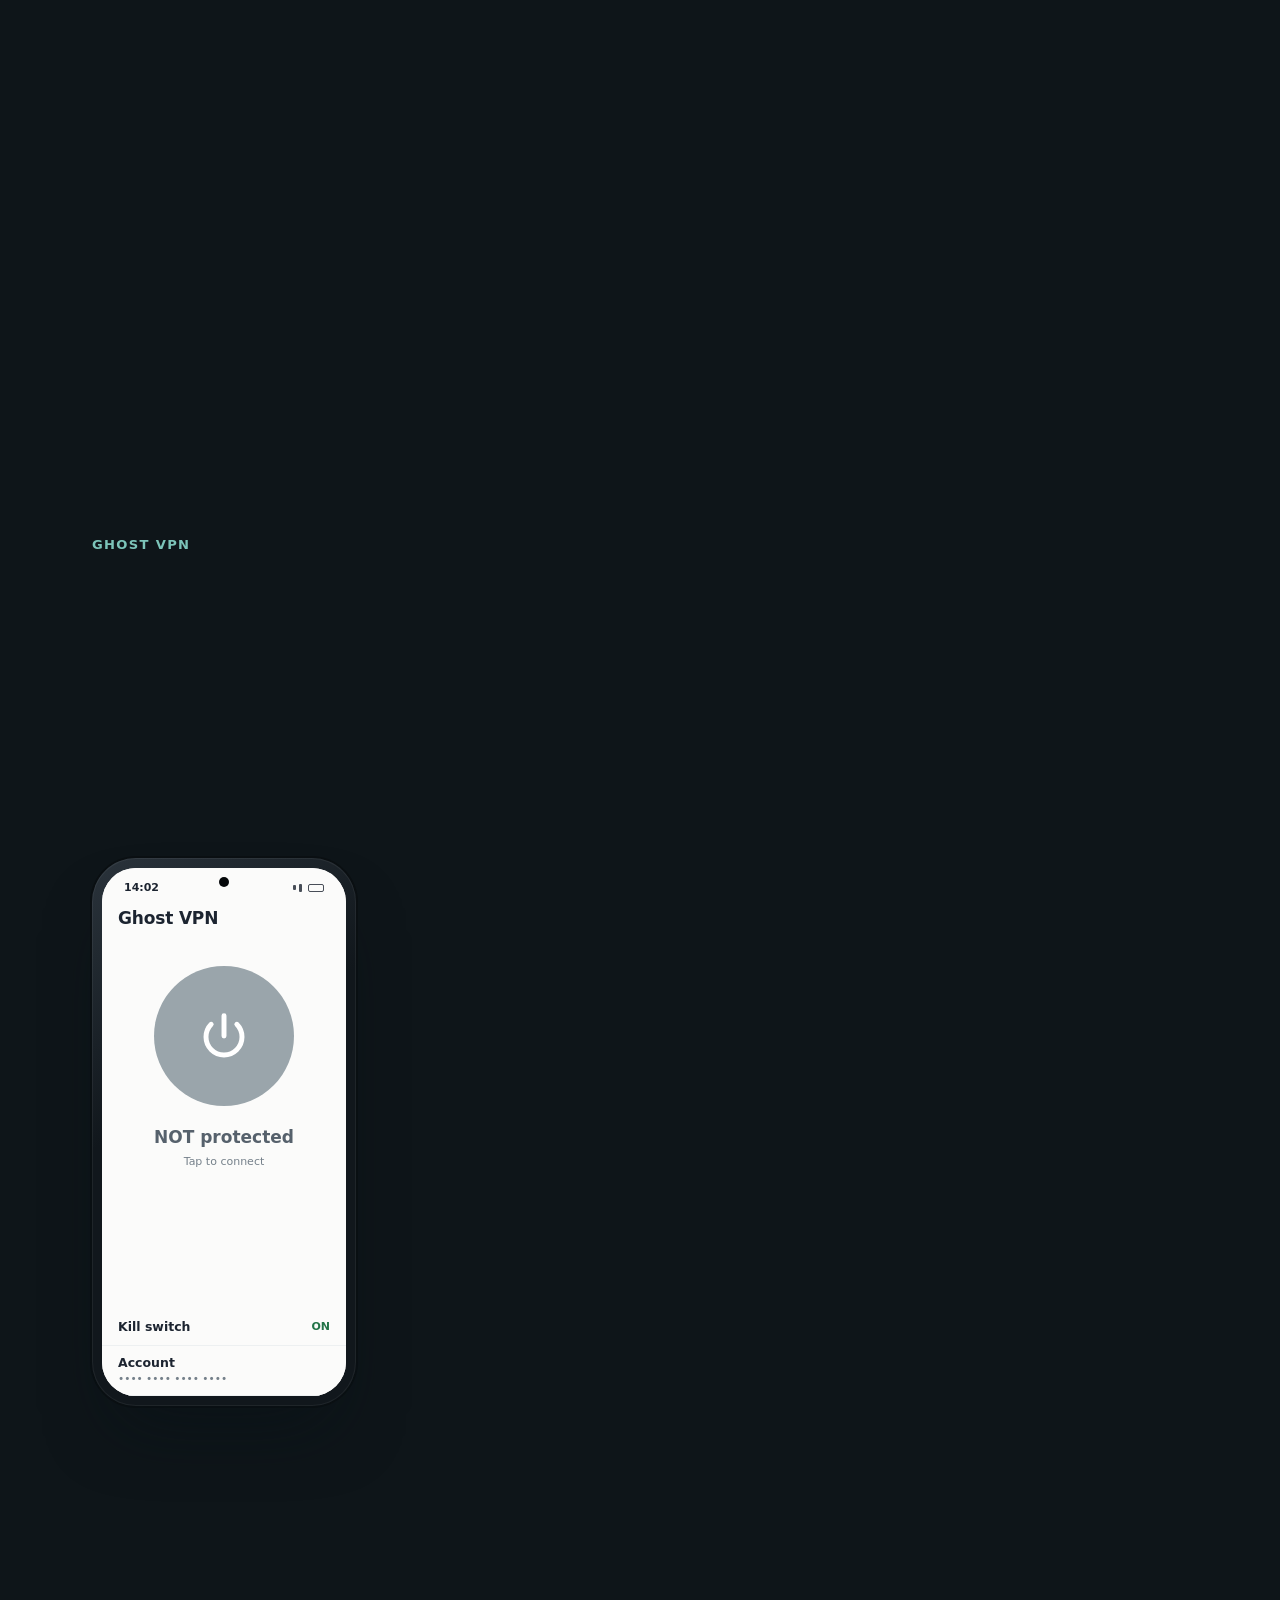
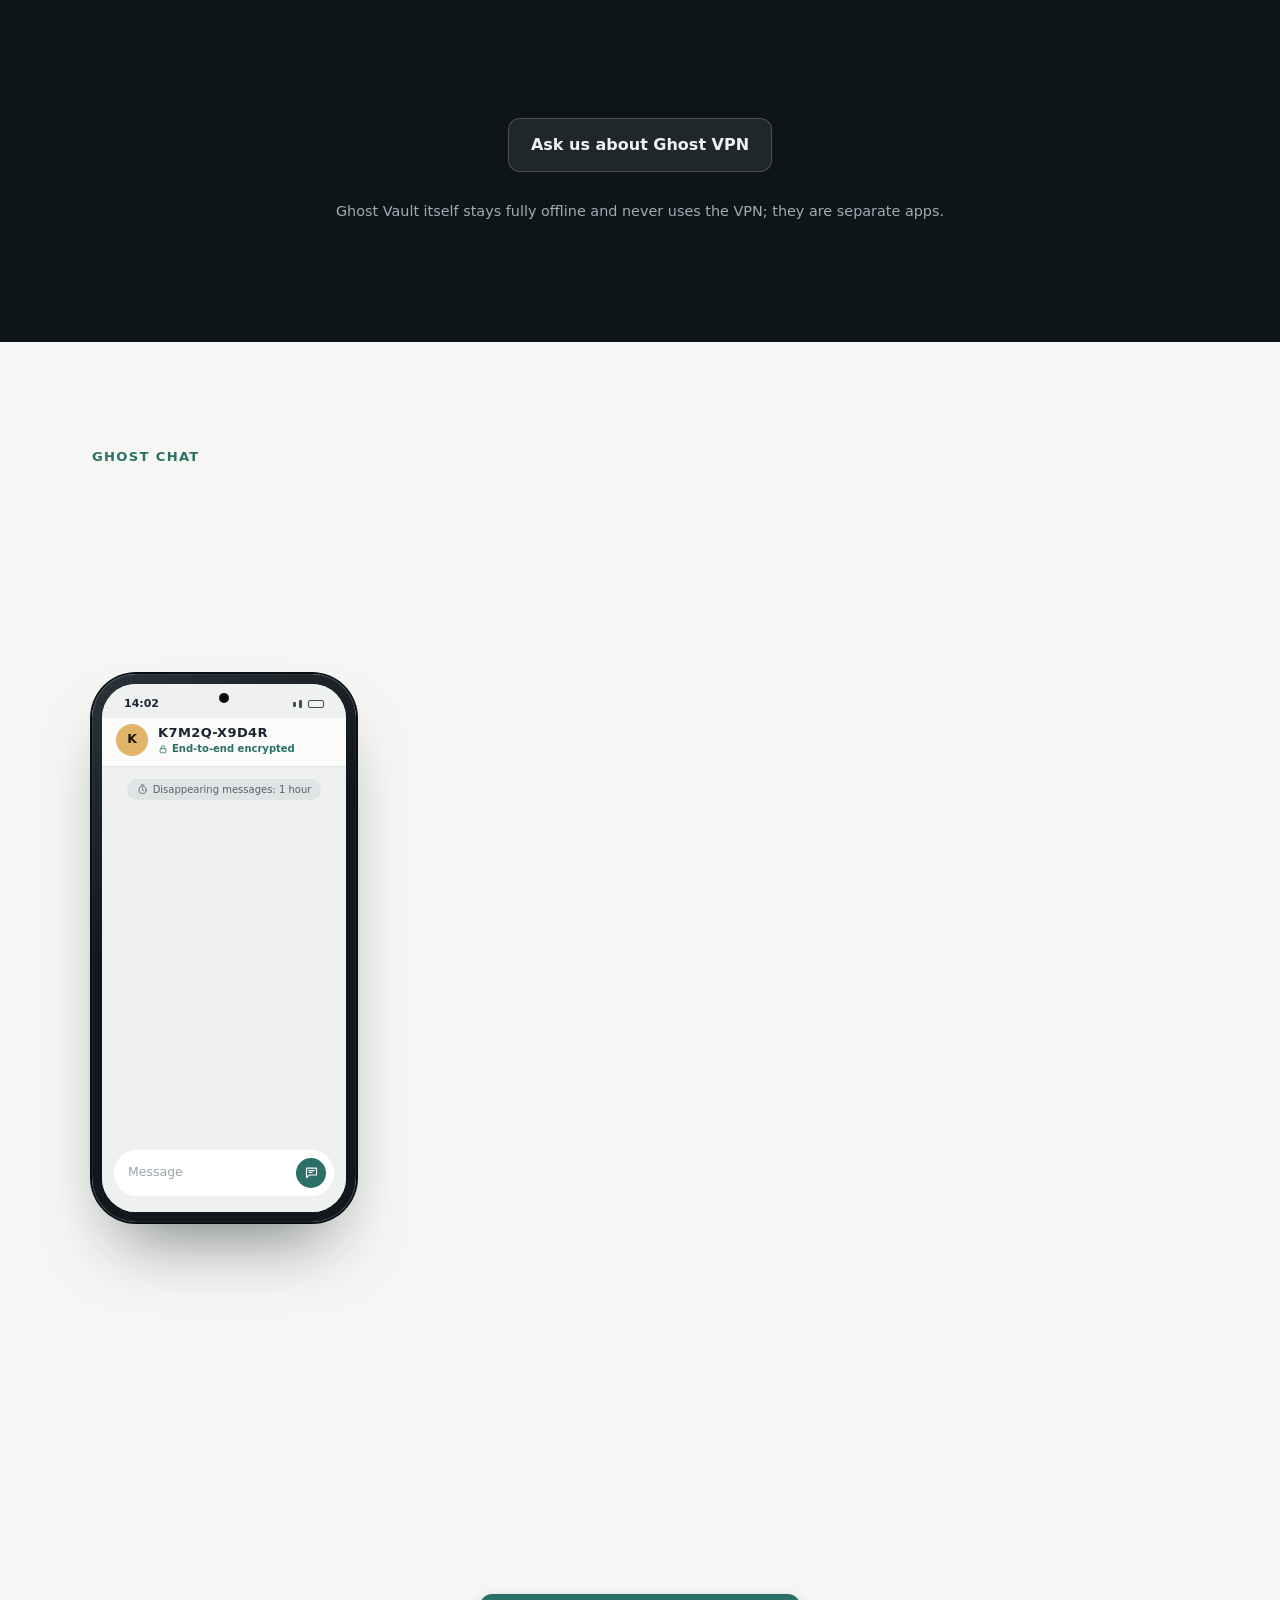
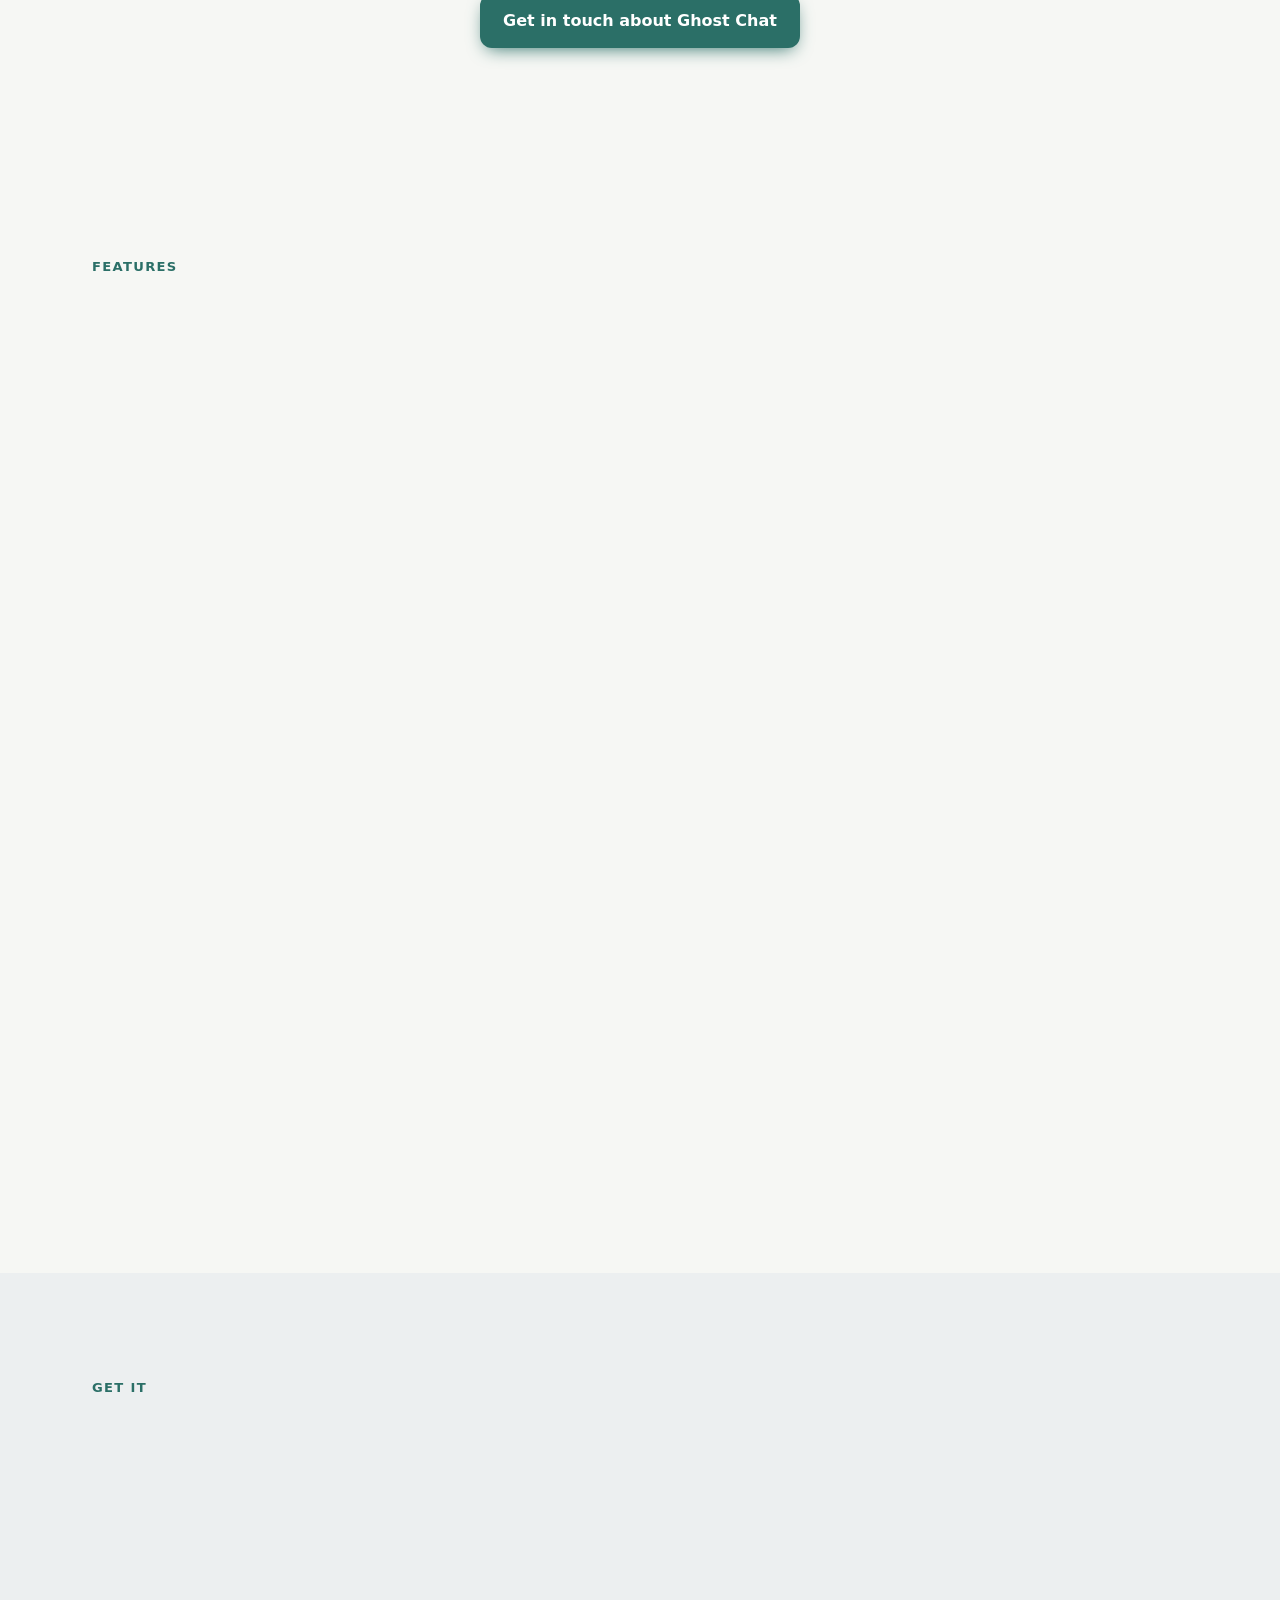
==== commit 7e37e373: "Restructure site around Ghost Vault, Ghost VPN and Ghost Chat" ====
--- a/index.html
+++ b/index.html
@@ -7,26 +7,26 @@
 <meta name="referrer" content="no-referrer">
 <meta name="robots" content="noindex, nofollow">
 <meta name="color-scheme" content="light dark">
-<meta name="description" content="Ghost Protocol is an offline Android vault disguised as one of 21 everyday apps, built for people whose phone may be checked or taken.">
-<title>Ghost Protocol</title>
+<meta name="description" content="Ghost Vault, Ghost VPN and Ghost Chat: three private apps for Android by M-Software. A disguised offline vault, a no-logs VPN and an encrypted messenger with no phone number.">
+<title>Ghost Vault, Ghost VPN and Ghost Chat · M-Software</title>
 <link rel="canonical" href="https://m-software.tech/">
 <meta name="theme-color" content="#0a1114">
 <meta property="og:type" content="website">
-<meta property="og:site_name" content="Ghost Protocol">
-<meta property="og:title" content="Ghost Protocol: looks like a calculator, keeps your secrets">
-<meta property="og:description" content="An offline vault for Android, hidden inside 21 everyday apps. Decoy vaults, apps that vanish with one code, and nothing ever sent online.">
+<meta property="og:site_name" content="M-Software">
+<meta property="og:title" content="Ghost Vault, Ghost VPN and Ghost Chat: three apps for a private phone">
+<meta property="og:description" content="A disguised offline vault, a no-logs VPN and an encrypted messenger with no phone number. Three private apps for Android by M-Software.">
 <meta property="og:url" content="https://m-software.tech/">
 <meta property="og:image" content="https://m-software.tech/og-image.png">
 <meta property="og:image:width" content="1200">
 <meta property="og:image:height" content="630">
-<meta property="og:image:alt" content="A phone showing a calculator, next to the words: Looks like a Calculator. Keeps your secrets.">
+<meta property="og:image:alt" content="Ghost Vault, Ghost VPN and Ghost Chat: three apps for a private phone, by M-Software.">
 <meta name="twitter:card" content="summary_large_image">
-<meta name="twitter:title" content="Ghost Protocol: looks like a calculator, keeps your secrets">
-<meta name="twitter:description" content="An offline vault for Android, hidden inside 21 everyday apps. Decoy vaults, apps that vanish with one code, and nothing ever sent online.">
+<meta name="twitter:title" content="Ghost Vault, Ghost VPN and Ghost Chat: three apps for a private phone">
+<meta name="twitter:description" content="A disguised offline vault, a no-logs VPN and an encrypted messenger with no phone number. Three private apps for Android by M-Software.">
 <meta name="twitter:image" content="https://m-software.tech/og-image.png">
 <link rel="icon" href="favicon.svg" type="image/svg+xml">
-<link rel="stylesheet" href="styles.css?v=9">
-<script src="site.js?v=10" defer></script>
+<link rel="stylesheet" href="styles.css?v=10">
+<script src="site.js?v=11" defer></script>
 </head>
 <body>
 
@@ -61,6 +61,7 @@
     <symbol id="i-note" viewBox="0 0 24 24"><rect x="5" y="3" width="14" height="18" rx="2"/><path d="M8 8h8M8 12h8M8 16h5"/></symbol>
     <symbol id="i-contacts" viewBox="0 0 24 24"><circle cx="9" cy="9" r="3.5"/><path d="M3 20c0-3.3 2.7-5.5 6-5.5s6 2.2 6 5.5M16 6h5M16 10h5M18 14h3"/></symbol>
     <symbol id="i-power" viewBox="0 0 24 24"><path d="M12 3v9"/><path d="M6.3 6.8a8 8 0 1 0 11.4 0"/></symbol>
+    <symbol id="i-chat" viewBox="0 0 24 24"><path d="M4 5h16v11H9l-5 4z"/><path d="M8 9h8M8 12h5"/></symbol>
     <symbol id="i-play" viewBox="0 0 24 24"><path d="M8 5l11 7-11 7z"/></symbol>
     <symbol id="i-pause" viewBox="0 0 24 24"><path d="M8 5v14M16 5v14"/></symbol>
     <symbol id="i-replay" viewBox="0 0 24 24"><path d="M4 12a8 8 0 1 0 2.3-5.7"/><path d="M4 4v4h4"/></symbol>
@@ -95,18 +96,16 @@
 
 <header class="site-header">
   <div class="wrap header-inner">
-    <a class="brand" href="#top" aria-label="Ghost Protocol, back to top">
+    <a class="brand" href="#top" aria-label="M-Software, back to top">
       <svg class="brand-mark" viewBox="0 0 32 32" aria-hidden="true"><path d="M16 3c-6 0-10 4.5-10 10.5V28l3.3-2.4L12.7 28 16 25.6 19.3 28l3.4-2.4L26 28V13.5C26 7.5 22 3 16 3z" fill="currentColor"/><circle cx="12.5" cy="14" r="1.8" class="brand-eye"/><circle cx="19.5" cy="14" r="1.8" class="brand-eye"/></svg>
-      <span>Ghost Protocol</span>
+      <span>M-Software</span>
     </a>
     <nav class="nav" aria-label="Sections">
-      <a href="#how">How it works</a>
-      <a href="#hide">Hiding apps</a>
-      <a href="#scenes">Real-life scenes</a>
-      <a href="#disguises">Disguises</a>
+      <a href="#vault">Ghost Vault</a>
+      <a href="#vpn">Ghost VPN</a>
+      <a href="#chat">Ghost Chat</a>
       <a href="#encryption">Encryption</a>
       <a href="#privacy">Privacy</a>
-      <a href="#vpn">Ghost VPN</a>
       <a href="#faq">FAQ</a>
       <a class="nav-cta" href="#offer">Ghost Phone</a>
     </nav>
@@ -115,16 +114,69 @@
 
 <main id="main">
 
-<!-- HERO -->
-<section class="hero" id="top">
+<!-- THREE APPS -->
+<section class="apps-hero" id="top">
+  <div class="hero-glow" aria-hidden="true"></div>
+  <div class="wrap">
+    <p class="pill"><span class="pill-dot" aria-hidden="true"></span>Private apps for Android · by M-Software</p>
+    <h1 class="apps-h1">Three apps for a private phone.</h1>
+    <p class="lead apps-lead">Keep what's on your phone hidden, what leaves it encrypted, and your conversations between you and the people you trust. No accounts with your name, no ads, nothing sold.</p>
+    <div class="apps-grid">
+      <article class="app-card c-vault">
+        <span class="app-ic"><svg class="ic" aria-hidden="true"><use href="#d-calc"/></svg></span>
+        <h2>Ghost Vault</h2>
+        <p class="app-tag">A private vault disguised as an everyday app</p>
+        <ul class="checks">
+          <li>Looks like one of 21 working apps: a calculator, a compass, chess…</li>
+          <li>Decoy PINs, Lockdown and vanishing apps for when you're forced</li>
+          <li>Fully offline: no internet permission, so even we can't read it</li>
+        </ul>
+        <p class="app-limit"><b>Limits:</b> it can't protect a phone that already has spy software, or copies saved elsewhere.</p>
+        <div class="app-cta"><a class="btn btn-primary" href="#vault">See how it works</a></div>
+      </article>
+      <article class="app-card c-vpn">
+        <span class="app-ic"><svg class="ic" aria-hidden="true"><use href="#i-globe"/></svg></span>
+        <h2>Ghost VPN</h2>
+        <p class="app-tag">Protects everything your phone sends online</p>
+        <ul class="checks">
+          <li>One encrypted tunnel for every app, built on WireGuard</li>
+          <li>No activity logs. No email, name or phone number</li>
+          <li>Kill switch and private website lookups</li>
+        </ul>
+        <p class="app-limit"><b>Limits:</b> our servers carry your traffic; it doesn't make you anonymous or fix a phone that's already infected.</p>
+        <div class="app-cta"><a class="btn btn-ghost" href="#vpn">Learn more</a><a class="btn btn-primary" href="#contact">Ask us</a></div>
+      </article>
+      <article class="app-card c-chat">
+        <span class="app-ic"><svg class="ic" aria-hidden="true"><use href="#i-chat"/></svg></span>
+        <h2>Ghost Chat</h2>
+        <p class="app-tag">A private messenger with no phone number</p>
+        <ul class="checks">
+          <li>End-to-end encrypted with the Signal protocol</li>
+          <li>An anonymous Ghost ID instead of your phone number</li>
+          <li>Disappearing messages, safety numbers, screenshots blocked</li>
+        </ul>
+        <p class="app-limit"><b>Limits:</b> for now our server can see who messages whom, but never what they say.</p>
+        <div class="app-cta"><a class="btn btn-ghost" href="#chat">Learn more</a><a class="btn btn-primary" href="#contact">Get in touch</a></div>
+      </article>
+    </div>
+    <a class="future-strip" href="#offer">
+      <span class="soon">Coming</span>
+      <span><b>The full Ghost phone.</b> All three built into the phone's own system. Not available yet.</span>
+      <span class="arrow" aria-hidden="true">&rarr;</span>
+    </a>
+  </div>
+</section>
+
+<!-- GHOST VAULT -->
+<section class="hero" id="vault">
   <div class="hero-glow" aria-hidden="true"></div>
   <div class="wrap hero-inner">
     <div class="hero-text">
-      <p class="pill"><span class="pill-dot" aria-hidden="true"></span>Private vault for Android · fully offline</p>
-      <h1 class="hero-h1"><span class="h1-top">Looks like a</span>
+      <p class="pill"><span class="pill-dot" aria-hidden="true"></span>Ghost Vault · fully offline</p>
+      <h2 class="hero-h1"><span class="h1-top">Looks like a</span>
         <span class="rot-line"><span class="rot" data-rot>Calculator.</span></span>
-        <span class="h1-bot">Keeps your secrets.</span></h1>
-      <p class="lead">21 real, working apps hide one encrypted vault for your photos, notes and files. Show a fake vault when you're forced. Make whole apps vanish with one code. Ready-made on a secured Google Pixel, or as a licence for your own Android phone.</p>
+        <span class="h1-bot">Keeps your secrets.</span></h2>
+      <p class="lead">21 real, working apps hide one encrypted vault for your photos, notes and files. Show a fake vault when you're forced. Make whole apps vanish with one code. Ghost Vault comes ready-made on a secured Google Pixel, or as a licence for your own Android phone.</p>
       <div class="cta-row">
         <a class="btn btn-primary" href="#hide"><svg class="ic" aria-hidden="true"><use href="#i-play"/></svg>See how apps disappear</a>
         <a class="btn btn-ghost" href="#offer">The Ghost Phone</a>
@@ -160,7 +212,7 @@
 </section>
 
 <!-- NUMBERS -->
-<section class="numbers" aria-label="Ghost Protocol in numbers">
+<section class="numbers" aria-label="Ghost Vault in numbers">
   <div class="wrap numbers-inner">
     <div class="st"><b data-to="21">21</b><small>working disguises</small></div>
     <div class="st"><b data-to="4">4</b><small>secret PINs, each with its own job</small></div>
@@ -173,9 +225,9 @@
 <!-- STRONG POINTS -->
 <section class="section bento-section" id="why">
   <div class="wrap">
-    <p class="kicker">Why Ghost Protocol</p>
+    <p class="kicker">Why Ghost Vault</p>
     <h2>Six things that set it apart</h2>
-    <p class="section-lead">Most privacy apps hope nobody looks. Ghost Protocol is built for the moment someone does.</p>
+    <p class="section-lead">Most privacy apps hope nobody looks. Ghost Vault is built for the moment someone does.</p>
     <div class="bento">
       <a class="tile t-wide" href="#disguises">
         <div class="tile-art art-apps" aria-hidden="true">
@@ -219,7 +271,7 @@
 <div class="status-band" role="note">
   <div class="wrap status-inner">
     <span class="status-badge">In testing</span>
-    <p>The app is built and tested on emulators and test phones. A real-phone test on Google Pixel and an independent security review come next, before it goes on sale.</p>
+    <p>Ghost Vault is built and tested on emulators and test phones. A real-phone test on Google Pixel and an independent security review come next, before it goes on sale.</p>
   </div>
 </div>
 
@@ -495,15 +547,15 @@
       <article class="sec-item">
         <span class="icon-badge"><svg class="ic" aria-hidden="true"><use href="#i-tag"/></svg></span>
         <h3>No name on the phone</h3>
-        <p>The words "Ghost Protocol" appear nowhere on the phone: not in the app name, the settings or the stored files.</p>
-      </article>
-    </div>
-
-    <div class="compare" role="table" aria-label="Typical vault apps compared with Ghost Protocol">
+        <p>Outside the vault, the app's real name appears nowhere: not in the app list, the settings or the stored files.</p>
+      </article>
+    </div>
+
+    <div class="compare" role="table" aria-label="Typical vault apps compared with Ghost Vault">
       <div class="cmp-row cmp-head" role="row">
         <span role="columnheader"><span class="sr">Question</span></span>
         <span role="columnheader">Many vault apps</span>
-        <span role="columnheader">Ghost Protocol</span>
+        <span role="columnheader">Ghost Vault</span>
       </div>
       <div class="cmp-row" role="row">
         <span role="rowheader">What it looks like</span>
@@ -534,7 +586,7 @@
   <div class="wrap">
     <p class="kicker">Your data stays yours</p>
     <h2>We collect nothing, sell nothing, and see nothing.</h2>
-    <p class="section-lead">Most phones and apps make money from what you do. Ghost Protocol is paid for, so there is nothing to sell. The app has no internet permission, Ghost VPN keeps no activity logs, and the phone software coming next is designed to collect no data either.</p>
+    <p class="section-lead">Most phones and apps make money from what you do. Our apps are paid for, so there is nothing to sell. Ghost Vault has no internet permission, Ghost VPN keeps no activity logs, Ghost Chat's server can't read your messages, and the full Ghost phone coming next is designed to collect no data either.</p>
     <div class="priv-grid">
       <article class="priv">
         <span class="icon-badge"><svg class="ic" aria-hidden="true"><use href="#i-x"/></svg></span>
@@ -564,7 +616,7 @@
 <section class="section section-dark vpn-section" id="vpn">
   <div class="wrap">
     <p class="kicker">Ghost VPN</p>
-    <h2>Ghost Protocol protects what's on your phone. Ghost VPN protects what leaves it.</h2>
+    <h2>Ghost Vault protects what's on your phone. Ghost VPN protects what leaves it.</h2>
     <p class="section-lead">Ghost VPN protects all your phone's internet traffic. It's a separate app that sends everything your apps do online through an encrypted tunnel to our own servers, with one tap.</p>
 
     <div class="vpn-grid">
@@ -600,7 +652,51 @@
     </div>
 
     <div class="vpn-cta"><a class="btn btn-glass" href="#contact">Ask us about Ghost VPN</a></div>
-    <p class="note on-dark">Ghost Protocol itself stays fully offline and never uses the VPN; they are two separate apps.</p>
+    <p class="note on-dark">Ghost Vault itself stays fully offline and never uses the VPN; they are separate apps.</p>
+  </div>
+</section>
+
+<!-- GHOST CHAT -->
+<section class="section chat-section" id="chat">
+  <div class="wrap">
+    <p class="kicker">Ghost Chat</p>
+    <h2>Talk freely. No phone number, no name.</h2>
+    <p class="section-lead">Ghost Chat is a private messenger for Android. Messages are end-to-end encrypted with the Signal protocol, so our server can't read them, and people know you only by an anonymous Ghost ID.</p>
+
+    <div class="vpn-grid">
+      <div class="vpn-visual">
+        <div class="player" id="chat-phone"><div class="phone"><div class="screen" aria-hidden="true"></div></div></div>
+      </div>
+      <ul class="vpn-feats light">
+        <li><span class="icon-badge"><svg class="ic" aria-hidden="true"><use href="#i-lock"/></svg></span><div><h3>Signal-protocol encryption</h3><p>Built on libsignal, the library the Signal app uses, with post-quantum protection when a chat starts. No homemade cryptography.</p></div></li>
+        <li><span class="icon-badge"><svg class="ic" aria-hidden="true"><use href="#i-user"/></svg></span><div><h3>An anonymous Ghost ID</h3><p>Share a short code like K7M2Q-X9D4R instead of your phone number. No name, email or phone number needed.</p></div></li>
+        <li><span class="icon-badge"><svg class="ic" aria-hidden="true"><use href="#i-phone"/></svg></span><div><h3>Chats stay on your phone</h3><p>Stored encrypted on your phone. Our server only holds encrypted messages until they're delivered, then deletes them.</p></div></li>
+        <li><span class="icon-badge"><svg class="ic" aria-hidden="true"><use href="#i-timer"/></svg></span><div><h3>Disappearing messages</h3><p>Set messages to vanish after 30 seconds to a week. Compare safety numbers to be sure you're talking to the right person.</p></div></li>
+        <li><span class="icon-badge"><svg class="ic" aria-hidden="true"><use href="#i-eye"/></svg></span><div><h3>Quiet by design</h3><p>Screenshots are blocked, notifications only say "New message", and there are no Google services, ads or analytics.</p></div></li>
+      </ul>
+    </div>
+
+    <div class="vpn-honest light">
+      <div class="vh-col yes">
+        <h3>What Ghost Chat does</h3>
+        <ul>
+          <li>Keeps what you write between you and the person you write to</li>
+          <li>Keeps your phone number out of it</li>
+          <li>Lets strangers reach you only as a message request you can accept or block</li>
+        </ul>
+      </div>
+      <div class="vh-col no">
+        <h3>What it can't do yet</h3>
+        <ul>
+          <li>For now our server can see which Ghost IDs message each other, though never what they say. Hiding this ("sealed sender") is the next step.</li>
+          <li>The server sees when your phone is online and its internet address. Ghost VPN hides that.</li>
+          <li>It can't stop someone photographing their screen, and chats aren't backed up: a lost phone means lost chats.</li>
+          <li>It hasn't been audited by outside experts yet.</li>
+        </ul>
+      </div>
+    </div>
+
+    <div class="vpn-cta"><a class="btn btn-primary" href="#contact">Get in touch about Ghost Chat</a></div>
   </div>
 </section>
 
@@ -665,7 +761,7 @@
   <div class="wrap">
     <p class="kicker">Get it</p>
     <h2>The Ghost Phone: ready, secured, private</h2>
-    <p class="section-lead">The safest way to use Ghost Protocol is on a phone we set up for you. If you already have an Android phone, you can buy a licence instead.</p>
+    <p class="section-lead">The safest way to use Ghost Vault is on a phone we set up for you. If you already have an Android phone, you can buy a licence instead.</p>
 
     <div class="gp">
       <div class="gp-visual">
@@ -683,8 +779,8 @@
           <li>A duress PIN on the phone's own lock screen that erases the phone (a GrapheneOS feature)</li>
           <li>Restarts itself after sitting locked, back to its most protected state</li>
           <li>USB port blocked for data while the phone is locked</li>
-          <li>Ghost Protocol installed: disguise, vault, decoys, Lockdown and hidden apps</li>
-          <li>Built for the Pixel, where Ghost Protocol's features work best; you only choose your PINs</li>
+          <li>Ghost Vault installed: disguise, vault, decoys, Lockdown and hidden apps</li>
+          <li>Built for the Pixel, where Ghost Vault's features work best; you only choose your PINs</li>
         </ul>
         <p class="price">Price to be announced</p>
       </div>
@@ -693,7 +789,7 @@
     <div class="licence">
       <div>
         <span class="icon-badge"><svg class="ic" aria-hidden="true"><use href="#i-phone"/></svg></span>
-        <h3>Ghost Protocol licence</h3>
+        <h3>Ghost Vault licence</h3>
         <p class="offer-sub">For your own Android phone</p>
         <p>Buy a licence and install the app yourself on any phone with Android 8.0 or newer. You download and install it at your own responsibility. We recommend a Google Pixel: on other makers some features, such as hidden apps, may be limited. Licence terms will be published before sales open.</p>
         <p class="price">Price to be announced</p>
@@ -711,13 +807,13 @@
     <div class="roadmap">
       <h3>Where the Ghost Phone is going</h3>
       <ol class="road">
-        <li class="now"><span class="road-tag">At launch</span><b>Pixel + GrapheneOS + Ghost Protocol</b><p>Set up, encrypted and tested before it ships.</p></li>
-        <li><span class="road-tag">Coming</span><b>Full Ghost Protocol software for Pixel</b><p>Ghost Protocol built into the phone itself: a duress PIN that opens a decoy phone, a hidden second phone inside the phone, and a wipe that always works.</p></li>
+        <li class="now"><span class="road-tag">At launch</span><b>Pixel + GrapheneOS + Ghost Vault</b><p>Set up, encrypted and tested before it ships.</p></li>
+        <li><span class="road-tag">Coming</span><b>The full Ghost phone</b><p>Ghost Vault, Ghost VPN and Ghost Chat built into the phone's own system, with a duress PIN that opens a decoy phone, a hidden second phone inside the phone, and a wipe that always works.</p></li>
         <li><span class="road-tag">Ask us</span><b>Ghost VPN</b><p>A separate app that protects your whole phone's internet traffic and keeps no activity logs. <a href="#vpn">More about Ghost VPN</a></p></li>
       </ol>
     </div>
 
-    <p class="note">Not on sale yet: sales open after the real-phone test and the independent security review. Ghost Protocol is not made by, or connected with, Google or the GrapheneOS project.</p>
+    <p class="note">Not on sale yet: sales open after the real-phone test and the independent security review. M-Software is not connected with Google or the GrapheneOS project.</p>
   </div>
 </section>
 
@@ -753,7 +849,7 @@
         <div><h3>Not yet independently reviewed</h3><p>The app has automated tests and internal security checks. An outside security review is planned before sale. Hidden apps and some lock-screen features have so far been tested only on emulators.</p></div>
       </article>
     </div>
-    <p class="legal">You are responsible for how you use the app and for following the laws where you are. Ghost Protocol is made to protect people against theft, snooping, spy apps and abuse, not to hide evidence of crimes.</p>
+    <p class="legal">You are responsible for how you use the app and for following the laws where you are. Our apps are made to protect people against theft, snooping, spy apps and abuse, not to hide evidence of crimes.</p>
   </div>
 </section>
 
@@ -792,11 +888,15 @@
       </details>
       <details>
         <summary>Should I buy the Ghost Phone or a licence?</summary>
-        <p>If your safety depends on it, choose the Ghost Phone: it is set up and hardened for you, on the phone Ghost Protocol works best on. A licence suits people who already have a recent Android phone, ideally a Pixel, and are comfortable installing an app from a file themselves.</p>
+        <p>If your safety depends on it, choose the Ghost Phone: it is set up and hardened for you, on the phone Ghost Vault works best on. A licence suits people who already have a recent Android phone, ideally a Pixel, and are comfortable installing an app from a file themselves.</p>
       </details>
       <details>
         <summary>Is there a VPN?</summary>
-        <p>Ghost VPN is a separate app; ask us about it. Ghost Protocol itself never goes online and never uses the VPN. Ghost VPN protects what your other apps do on the internet. <a href="#vpn">See what it does and doesn't do</a>.</p>
+        <p>Ghost VPN is a separate app; ask us about it. Ghost Vault itself never goes online and never uses the VPN. Ghost VPN protects what your other apps do on the internet. <a href="#vpn">See what it does and doesn't do</a>.</p>
+      </details>
+      <details>
+        <summary>How is Ghost Chat different from other messengers?</summary>
+        <p>It uses the same well-studied Signal protocol for encryption, but you sign up without a phone number, name or email: people know you only by your Ghost ID. It uses no Google services. For now our server can see who messages whom (never what), until the next update hides that too.</p>
       </details>
       <details>
         <summary>Is it on Google Play?</summary>
@@ -828,7 +928,7 @@
     <div class="contact-card">
       <span class="icon-badge"><svg class="ic" aria-hidden="true"><use href="#i-user"/></svg></span>
       <h2>Get in touch</h2>
-      <p>Contact details are coming soon. Organisations that support survivors, journalists or human-rights defenders will be able to reach us here.</p>
+      <p>Ask us about Ghost Vault, Ghost VPN or Ghost Chat. Organisations that support survivors, journalists or human-rights defenders are especially welcome. Contact details are coming soon.</p>
       <p class="contact-placeholder">Email address to be added</p>
       <p class="note">If you are in immediate danger, contact your local emergency number or a local support service.</p>
     </div>
@@ -841,7 +941,7 @@
   <div class="wrap footer-inner">
     <a class="brand" href="#top">
       <svg class="brand-mark" viewBox="0 0 32 32" aria-hidden="true"><path d="M16 3c-6 0-10 4.5-10 10.5V28l3.3-2.4L12.7 28 16 25.6 19.3 28l3.4-2.4L26 28V13.5C26 7.5 22 3 16 3z" fill="currentColor"/><circle cx="12.5" cy="14" r="1.8" class="brand-eye"/><circle cx="19.5" cy="14" r="1.8" class="brand-eye"/></svg>
-      <span>Ghost Protocol</span>
+      <span>M-Software</span>
     </a>
     <p>An offline privacy vault for Android.</p>
     <p><a href="#site-privacy">Website privacy</a></p>
--- a/styles.css
+++ b/styles.css
@@ -1,4 +1,4 @@
-/* Ghost Protocol site. System fonts only; nothing is loaded from other sites. */
+/* M-Software site (Ghost Vault, Ghost VPN, Ghost Chat). System fonts only; nothing is loaded from other sites. */
 :root {
   --bg: #f6f7f4;
   --bg-alt: #eceff0;
@@ -805,3 +805,78 @@
 .kon { font-size: 11px; font-weight: 800; color: #237448; }
 
 .vpn-cta { margin-top: 28px; text-align: center; }
+
+/* ---------- Three apps (top of page) ---------- */
+.apps-hero {
+  position: relative; overflow: hidden; padding: 56px 0 64px; color: #eef2f0;
+  background:
+    radial-gradient(55% 60% at 80% 10%, rgba(124,196,185,.22), transparent 70%),
+    radial-gradient(45% 55% at 5% 95%, rgba(91,111,168,.22), transparent 70%),
+    linear-gradient(180deg, #0a1114 0%, #0e171b 100%);
+}
+@media (min-width: 960px) { .apps-hero { padding: 80px 0 88px; } }
+.apps-hero .pill { background: rgba(255,255,255,.06); border-color: rgba(255,255,255,.12); color: #c9d4d7; }
+.apps-hero .pill-dot { background: #7cc4b9; box-shadow: 0 0 0 4px rgba(124,196,185,.2); }
+.apps-h1 { font-size: clamp(2.4rem, 6vw, 4.2rem); letter-spacing: -0.035em; line-height: 1.05; max-width: 14em; margin-bottom: 18px; }
+.apps-lead { color: #aebbc0 !important; max-width: 40em; }
+.apps-grid { position: relative; display: grid; gap: 18px; margin-top: 40px; }
+@media (min-width: 900px) { .apps-grid { grid-template-columns: repeat(3, 1fr); } }
+.app-card {
+  position: relative; display: flex; flex-direction: column; padding: 26px; border-radius: 22px;
+  background: rgba(255,255,255,.045); border: 1px solid rgba(255,255,255,.12);
+  -webkit-backdrop-filter: blur(8px); backdrop-filter: blur(8px);
+  transition: transform .25s ease, border-color .25s ease;
+}
+.app-card:hover { transform: translateY(-4px); border-color: var(--c, #7cc4b9); }
+.app-card.reveal.in:hover { transform: translateY(-4px); }
+.c-vault { --c: #7cc4b9; } .c-vpn { --c: #9aaee6; } .c-chat { --c: #e0b46a; }
+.app-ic { width: 52px; height: 52px; border-radius: 15px; display: grid; place-items: center; background: var(--c); color: #0b1215; margin-bottom: 16px; }
+.app-ic .ic { width: 26px; height: 26px; stroke-width: 2; }
+.app-card h2 { font-size: 1.6rem; margin-bottom: 4px; }
+.app-tag { color: var(--c); font-weight: 650; margin-bottom: 16px; }
+.app-card .checks li { color: #c3cdd1; font-size: .96rem; }
+.app-card .checks li::before { border-color: var(--c); }
+.app-limit { margin: 18px 0 20px; padding-top: 14px; border-top: 1px solid rgba(255,255,255,.1); color: #9fadb3; font-size: .88rem; }
+.app-limit b { color: #c9d4d7; }
+.app-cta { margin-top: auto; display: flex; gap: 10px; flex-wrap: wrap; }
+.app-cta .btn { padding: 11px 18px; font-size: .95rem; }
+.apps-hero .btn-primary { background: var(--c, #7cc4b9); color: #0b1215; box-shadow: none; }
+.apps-hero .btn-ghost { background: rgba(255,255,255,.06); border-color: rgba(255,255,255,.18); color: #eef2f0; }
+.future-strip {
+  position: relative; display: flex; align-items: center; gap: 14px; margin-top: 18px; padding: 16px 20px; border-radius: 16px;
+  background: rgba(255,255,255,.03); border: 1px dashed rgba(255,255,255,.2); color: #c9d4d7; text-decoration: none;
+}
+.future-strip:hover { border-color: #e0b46a; }
+.future-strip b { color: #eef2f0; }
+.future-strip .soon { margin: 0; flex: none; }
+.future-strip .arrow { margin-left: auto; color: #e0b46a; font-weight: 700; }
+#vault.hero { border-top: 1px solid rgba(255,255,255,.06); }
+
+/* ---------- Ghost Chat section (light background) ---------- */
+.vpn-feats.light li { background: var(--surface); border-color: var(--line); }
+.vpn-feats.light .icon-badge { background: var(--accent-soft); color: var(--accent); }
+.vpn-feats.light p { color: var(--muted); }
+.vpn-honest.light .vh-col { background: var(--surface); border-color: var(--line); }
+.vpn-honest.light .vh-col li { color: var(--muted); }
+.vpn-honest.light .vh-col.yes { border-top-color: var(--accent); }
+.vpn-honest.light .vh-col.yes li::before { border-color: var(--accent); }
+.vpn-honest.light .vh-col.no li::before { color: var(--warn); }
+.vpn-honest.light .vh-col.no { border-top-color: var(--warn); }
+/* chat screen in the phone */
+.scr-chat { background: #eef1f0; }
+.chat-top { display: flex; align-items: center; gap: 10px; padding: 6px 14px 10px; background: #fbfbfa; border-bottom: 1px solid #e3e7e8; }
+.chat-top b { display: block; font-size: 13px; letter-spacing: .03em; }
+.chat-top small { display: flex; align-items: center; gap: 4px; color: #2b6f67; font-size: 10px; font-weight: 600; }
+.chat-top small .ic { width: 10px; height: 10px; }
+.av-s { width: 32px; height: 32px; border-radius: 50%; background: #e0b46a; color: #1c1405; display: grid; place-items: center; font-weight: 800; }
+.chat-body { flex: 1; display: flex; flex-direction: column; gap: 8px; padding: 12px; }
+.chat-note { align-self: center; display: flex; align-items: center; gap: 5px; margin: 0 0 6px; padding: 4px 10px; border-radius: 999px; background: #dfe5e4; color: #56616c; font-size: 10px; }
+.chat-note .ic { width: 11px; height: 11px; }
+.bub-in, .bub-out { max-width: 78%; padding: 8px 12px; border-radius: 16px; font-size: 12.5px; animation: bub .35s ease-out; }
+.bub-in { align-self: flex-start; background: #fff; border-bottom-left-radius: 5px; }
+.bub-out { align-self: flex-end; background: #2b6f67; color: #fff; border-bottom-right-radius: 5px; }
+@keyframes bub { from { opacity: 0; transform: translateY(8px) scale(.96); } to { opacity: 1; transform: none; } }
+.chat-input { display: flex; align-items: center; gap: 8px; margin: 8px 12px 16px; padding: 8px 8px 8px 14px; border-radius: 999px; background: #fff; color: #9aa5ab; }
+.chat-input span { flex: 1; }
+.chat-input i { width: 30px; height: 30px; border-radius: 50%; background: #2b6f67; color: #fff; display: grid; place-items: center; }
+.chat-input .ic { width: 15px; height: 15px; }
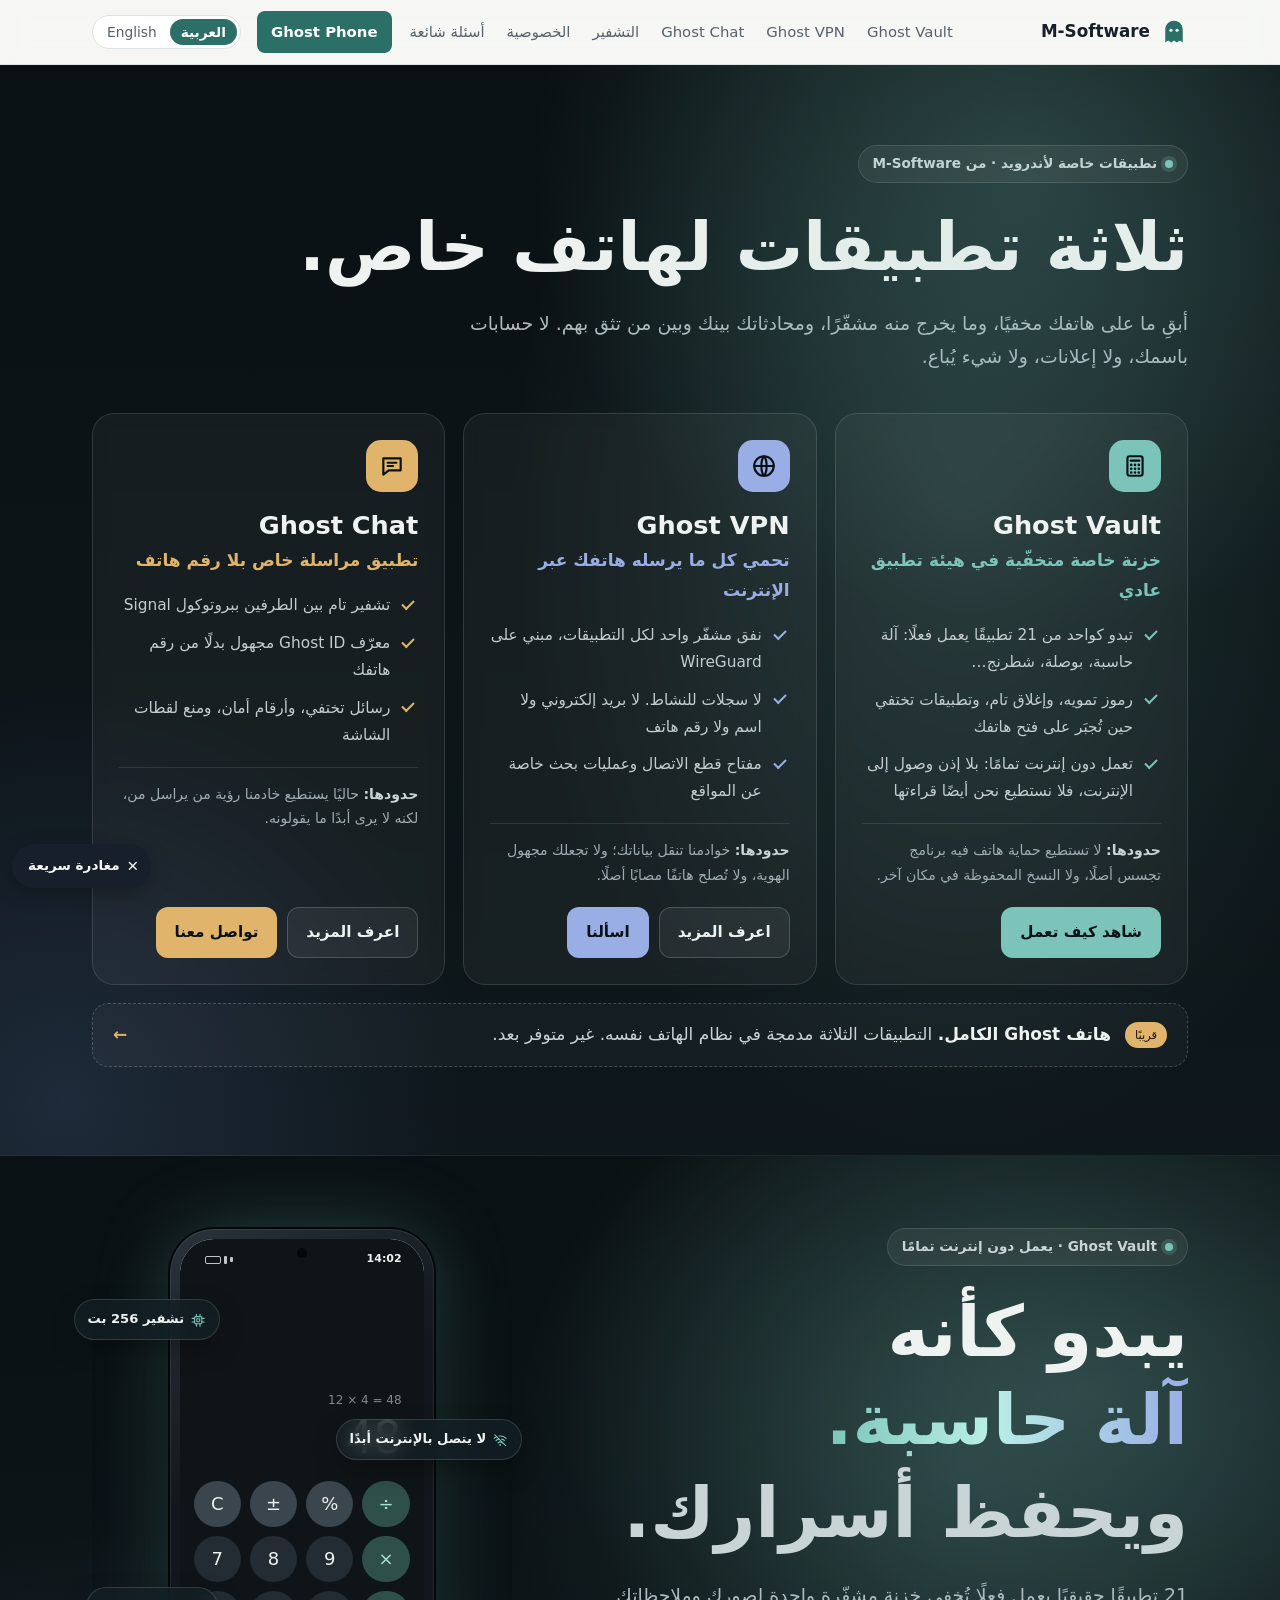
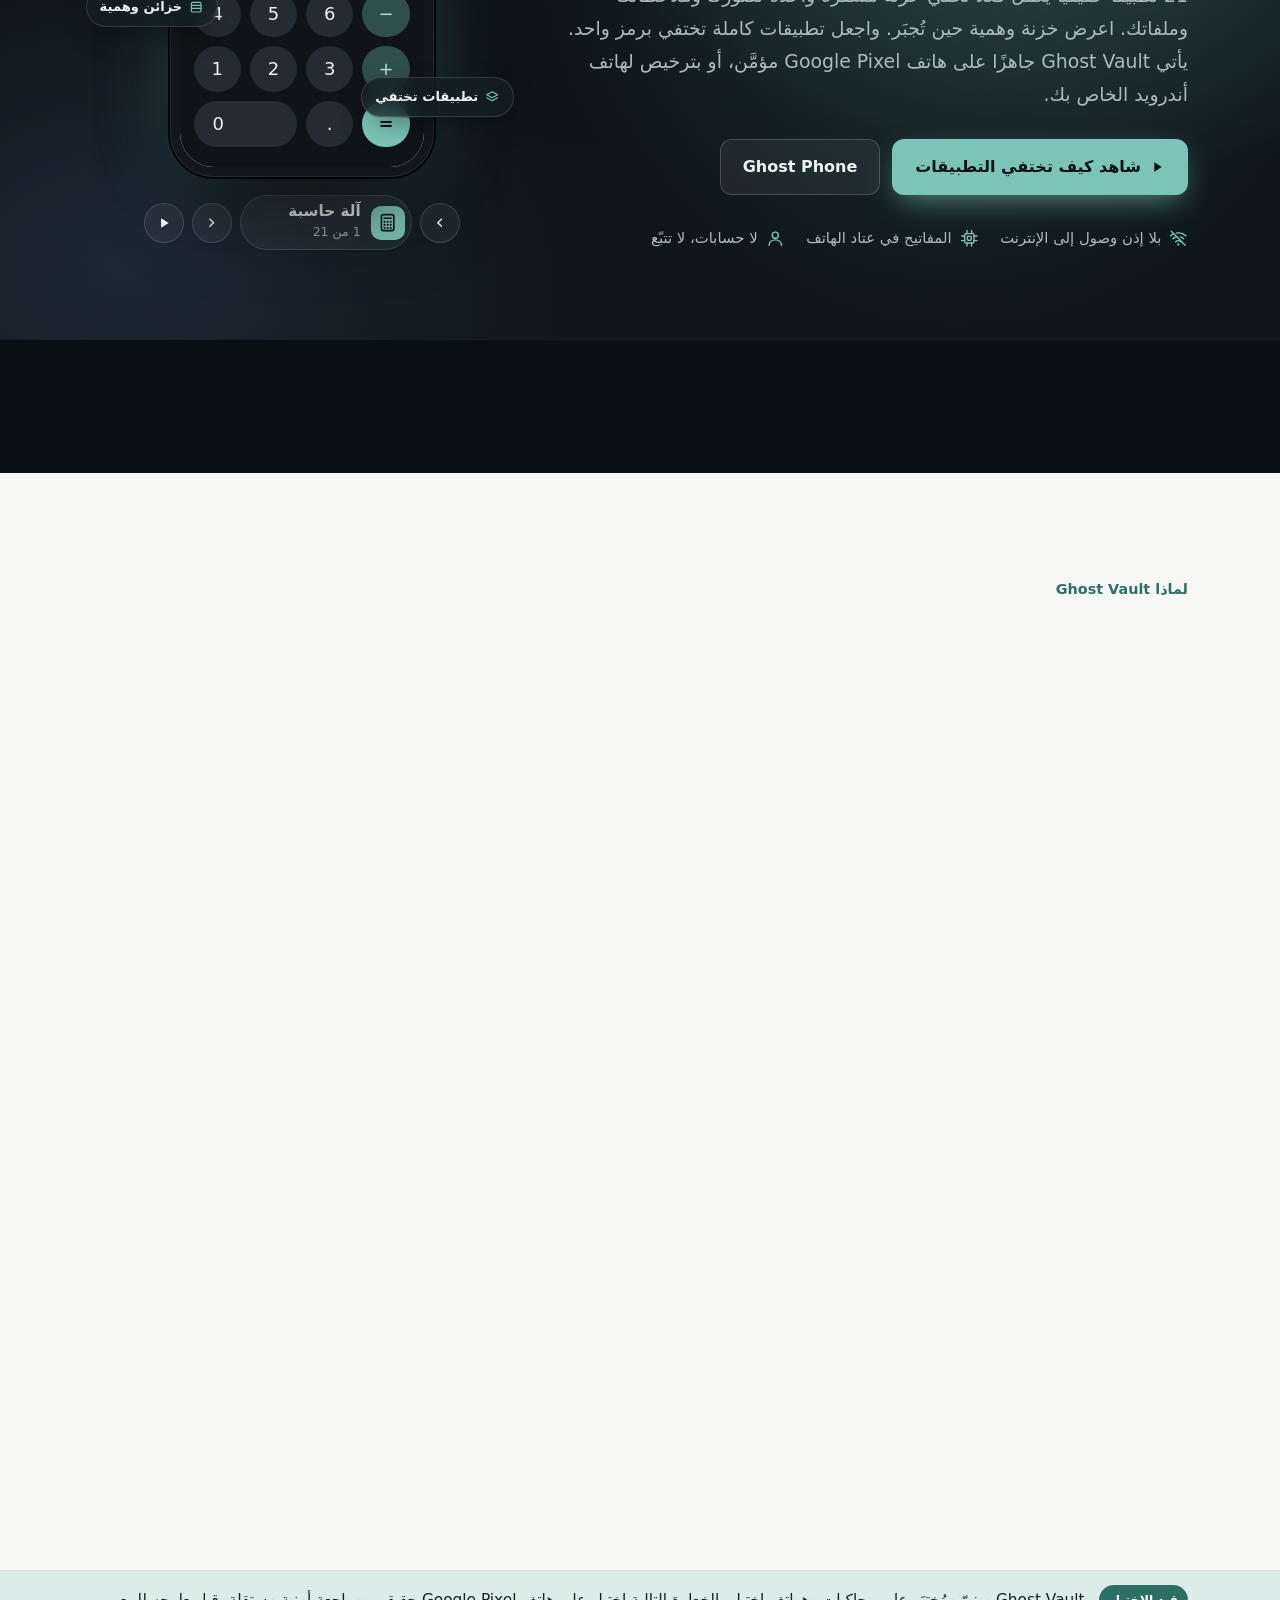
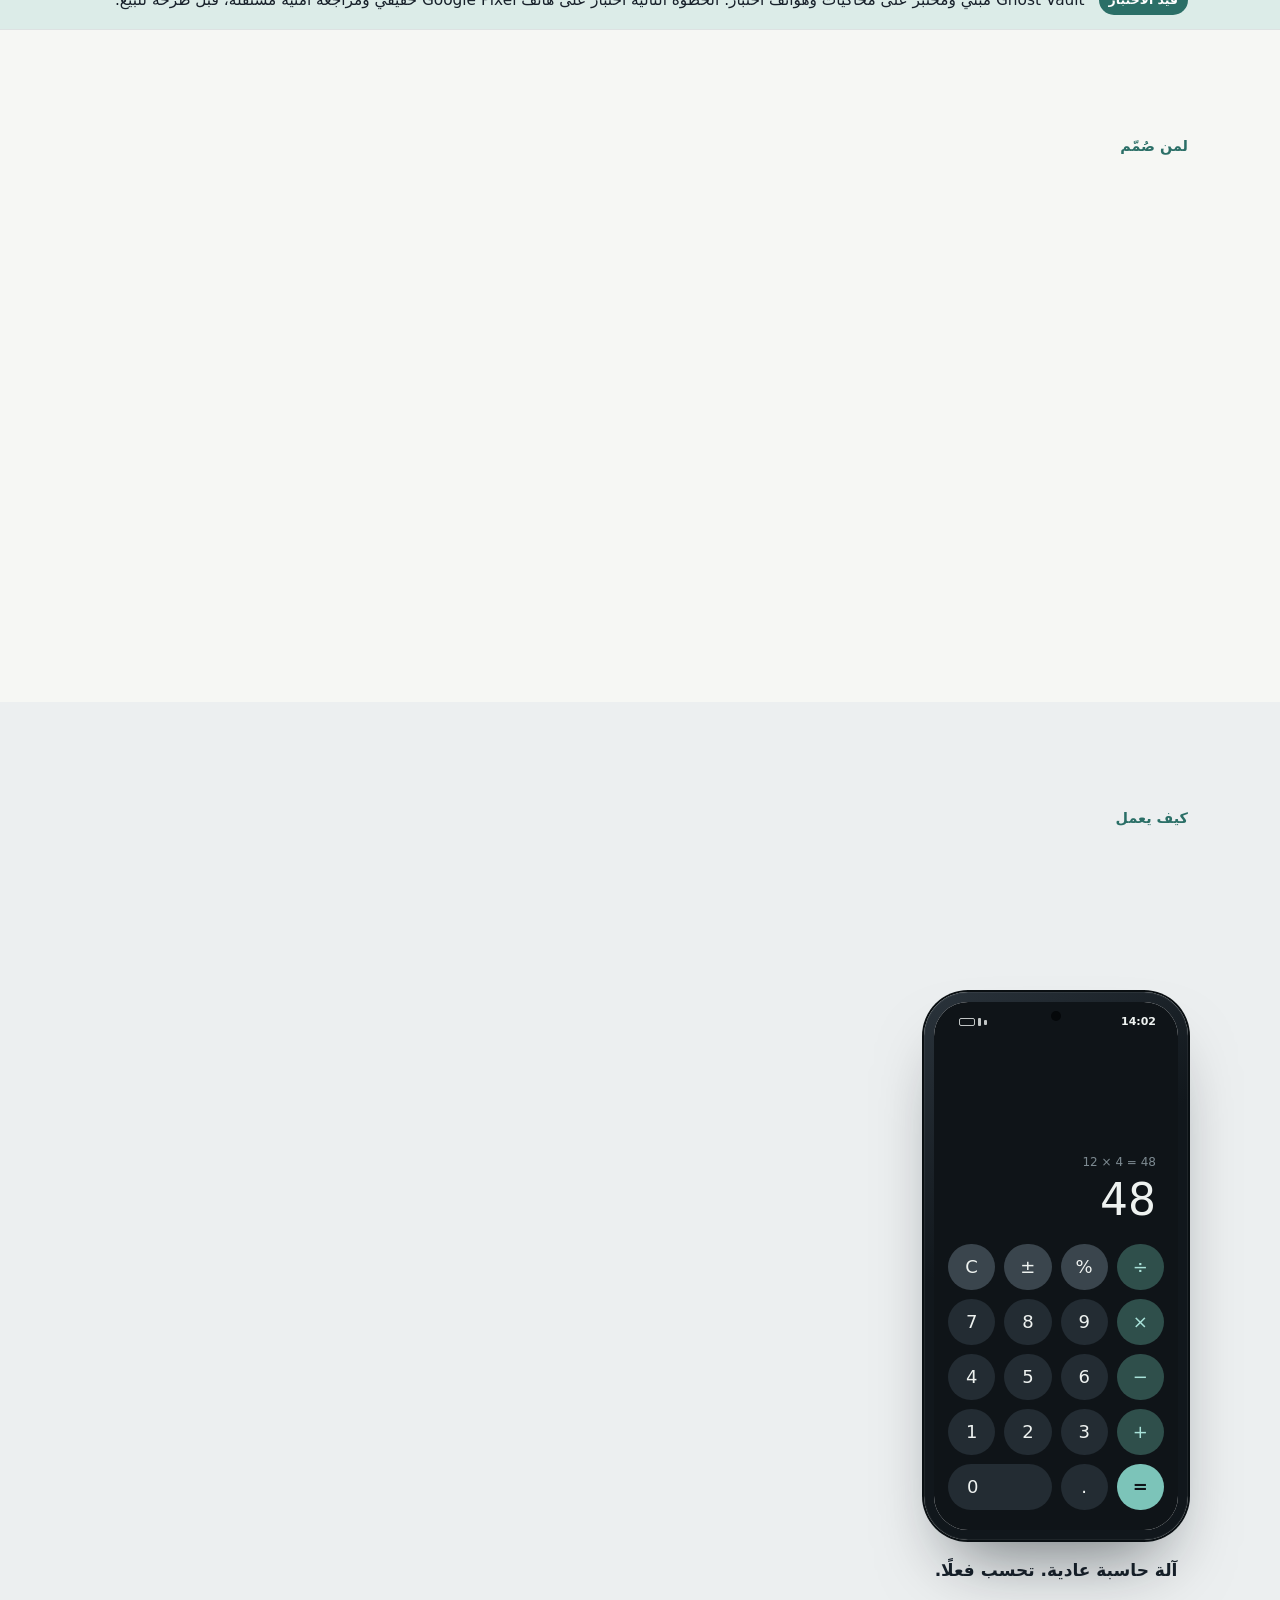
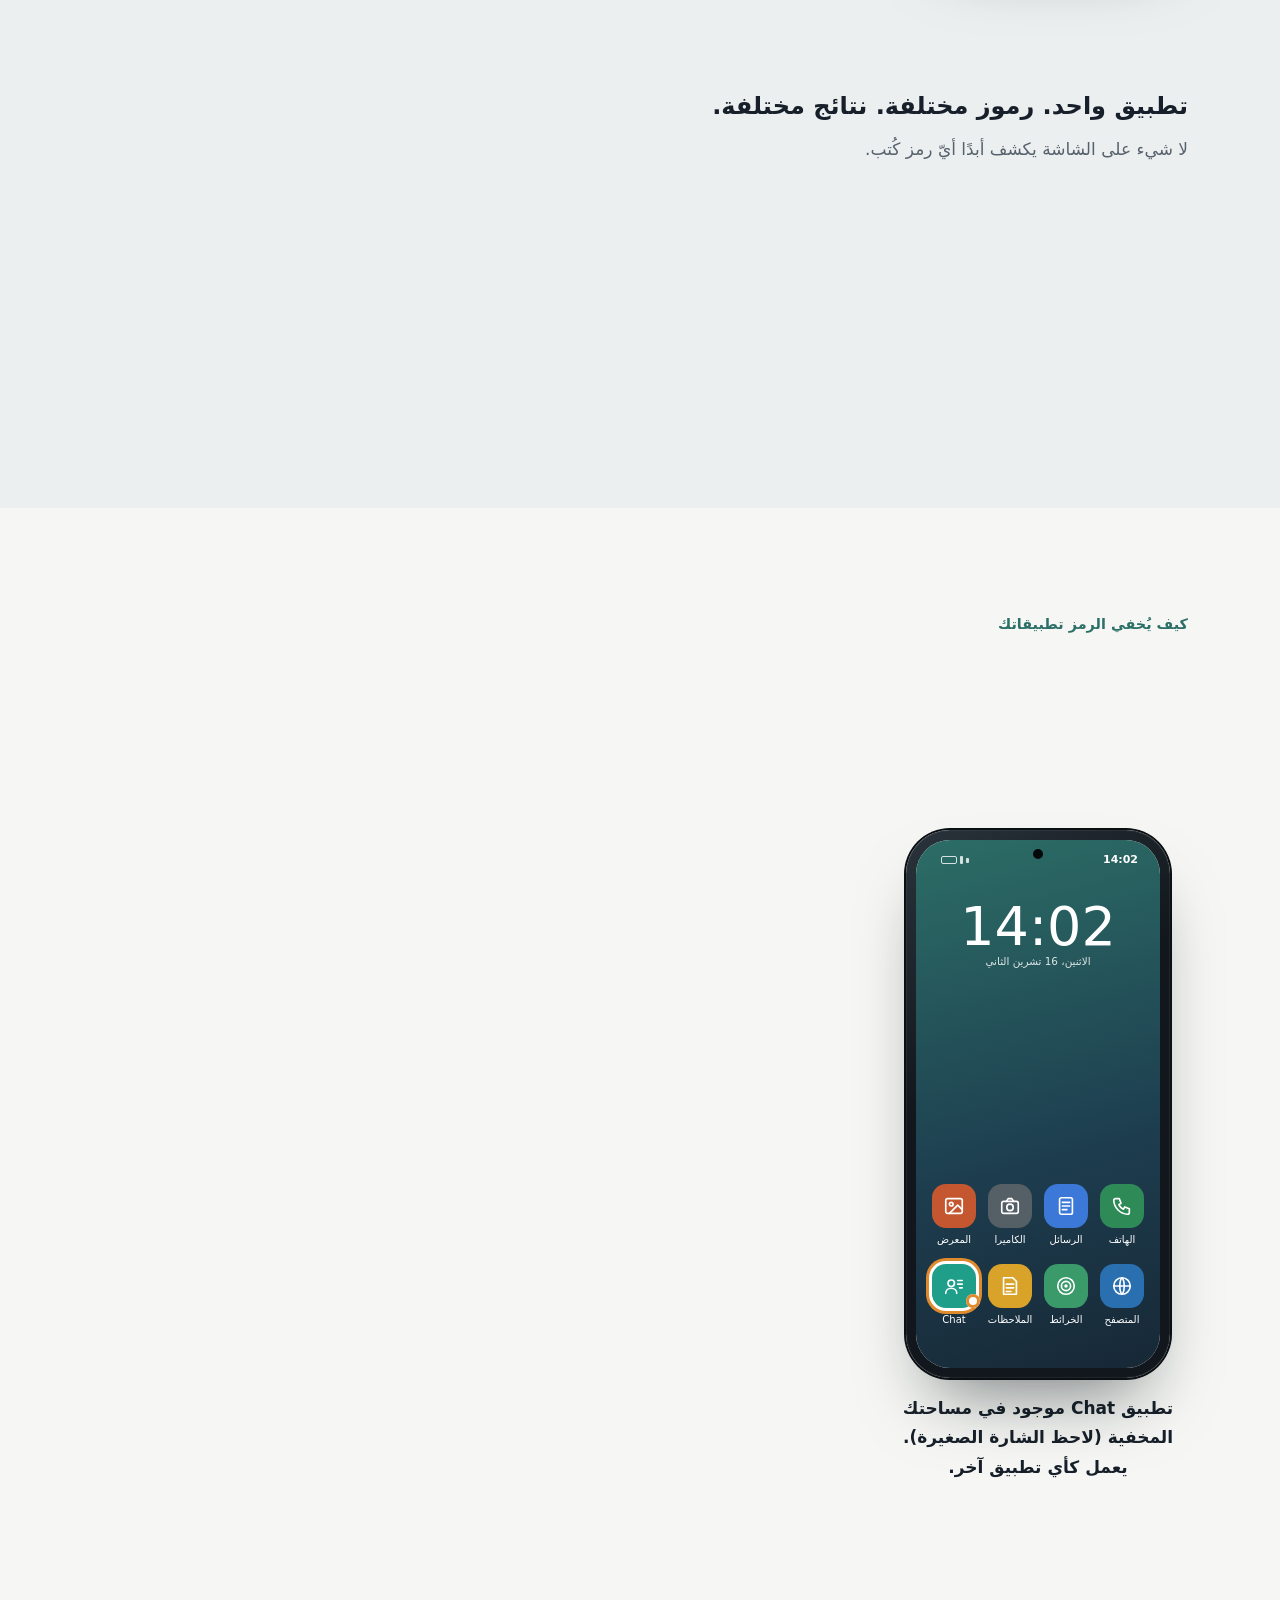
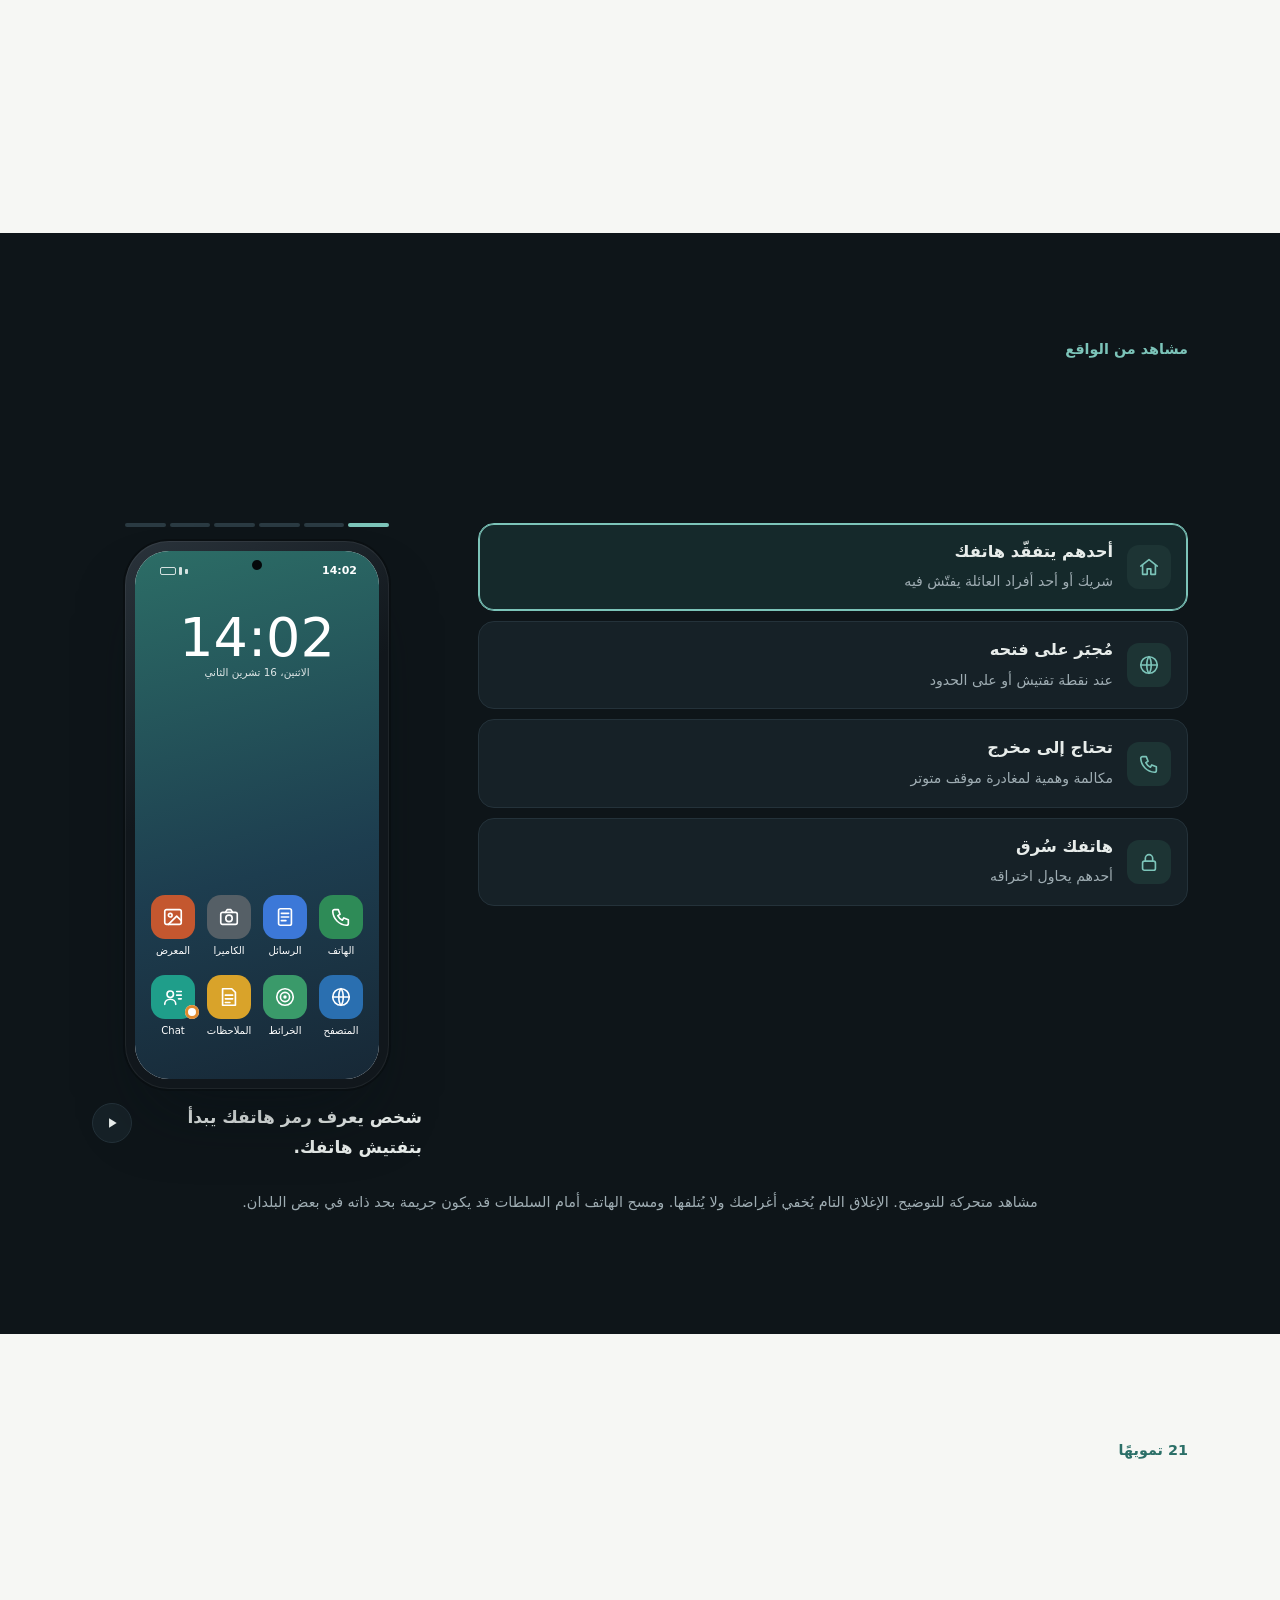
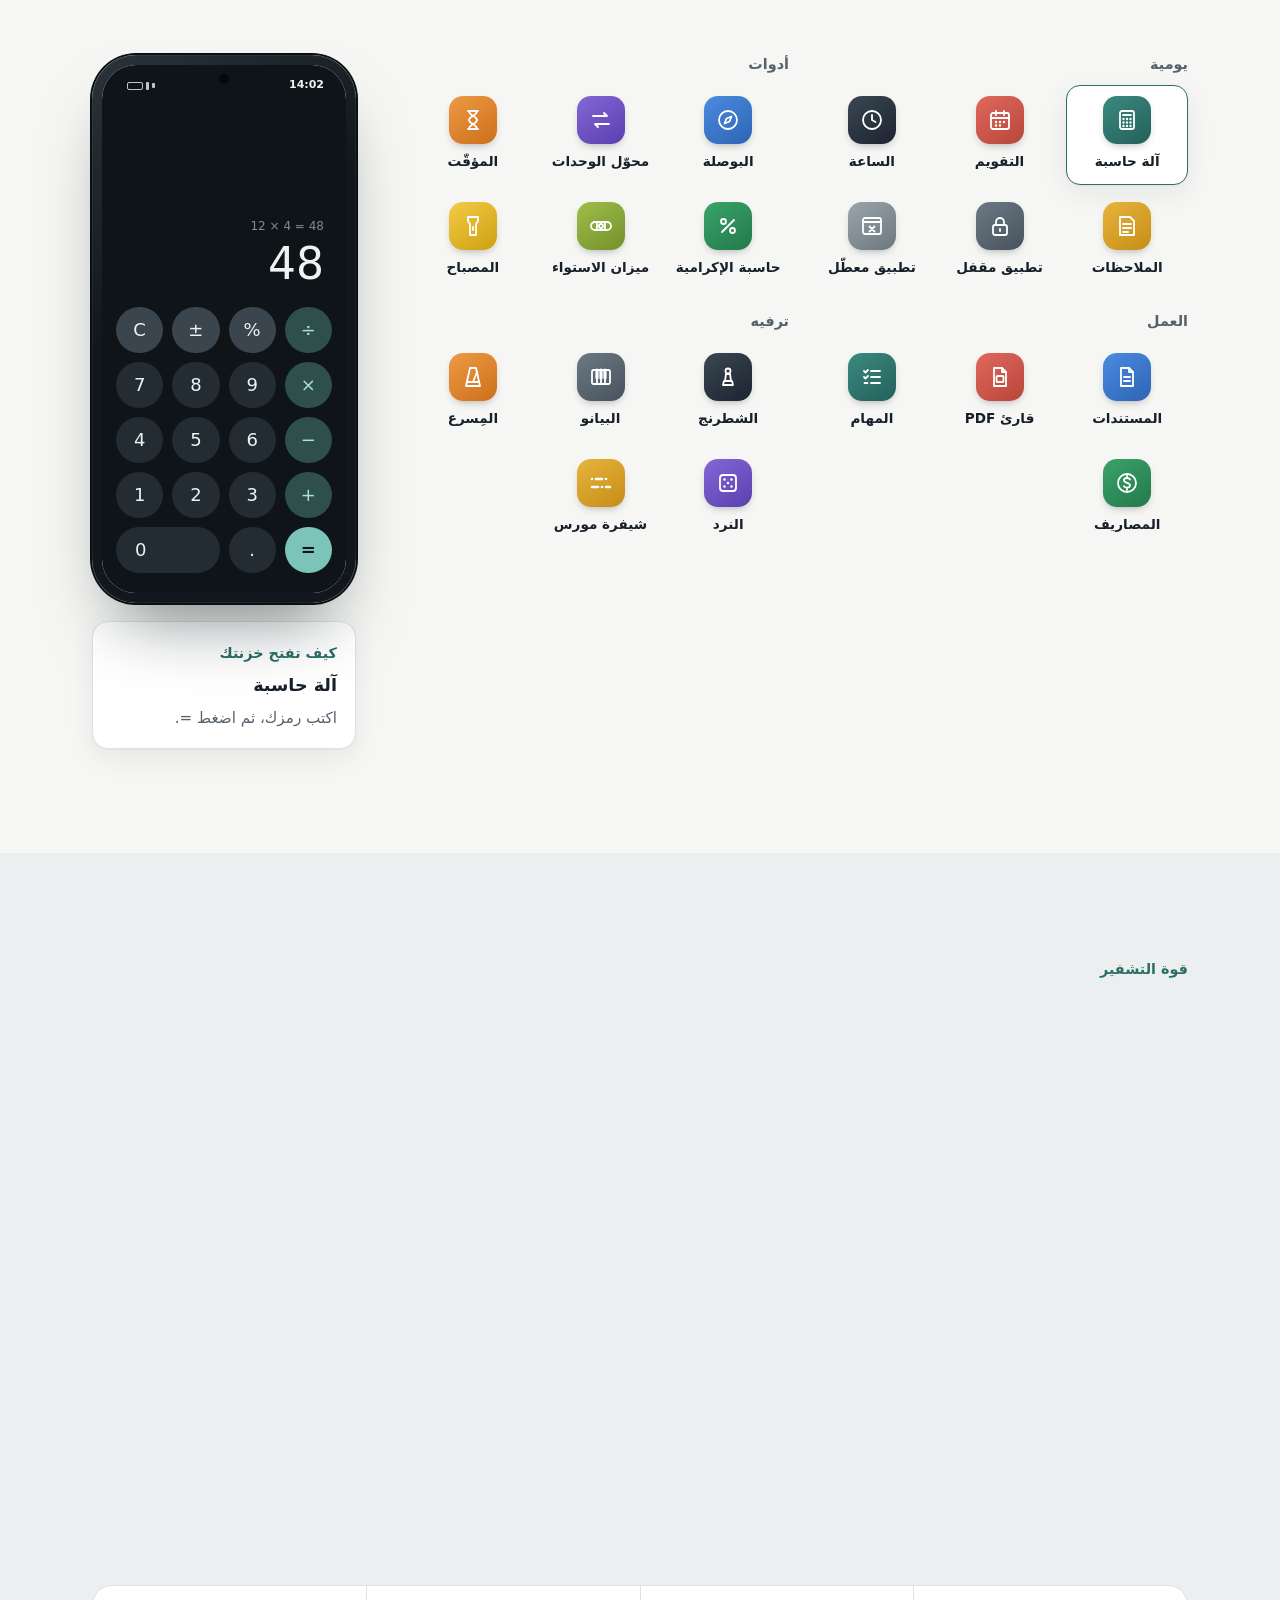
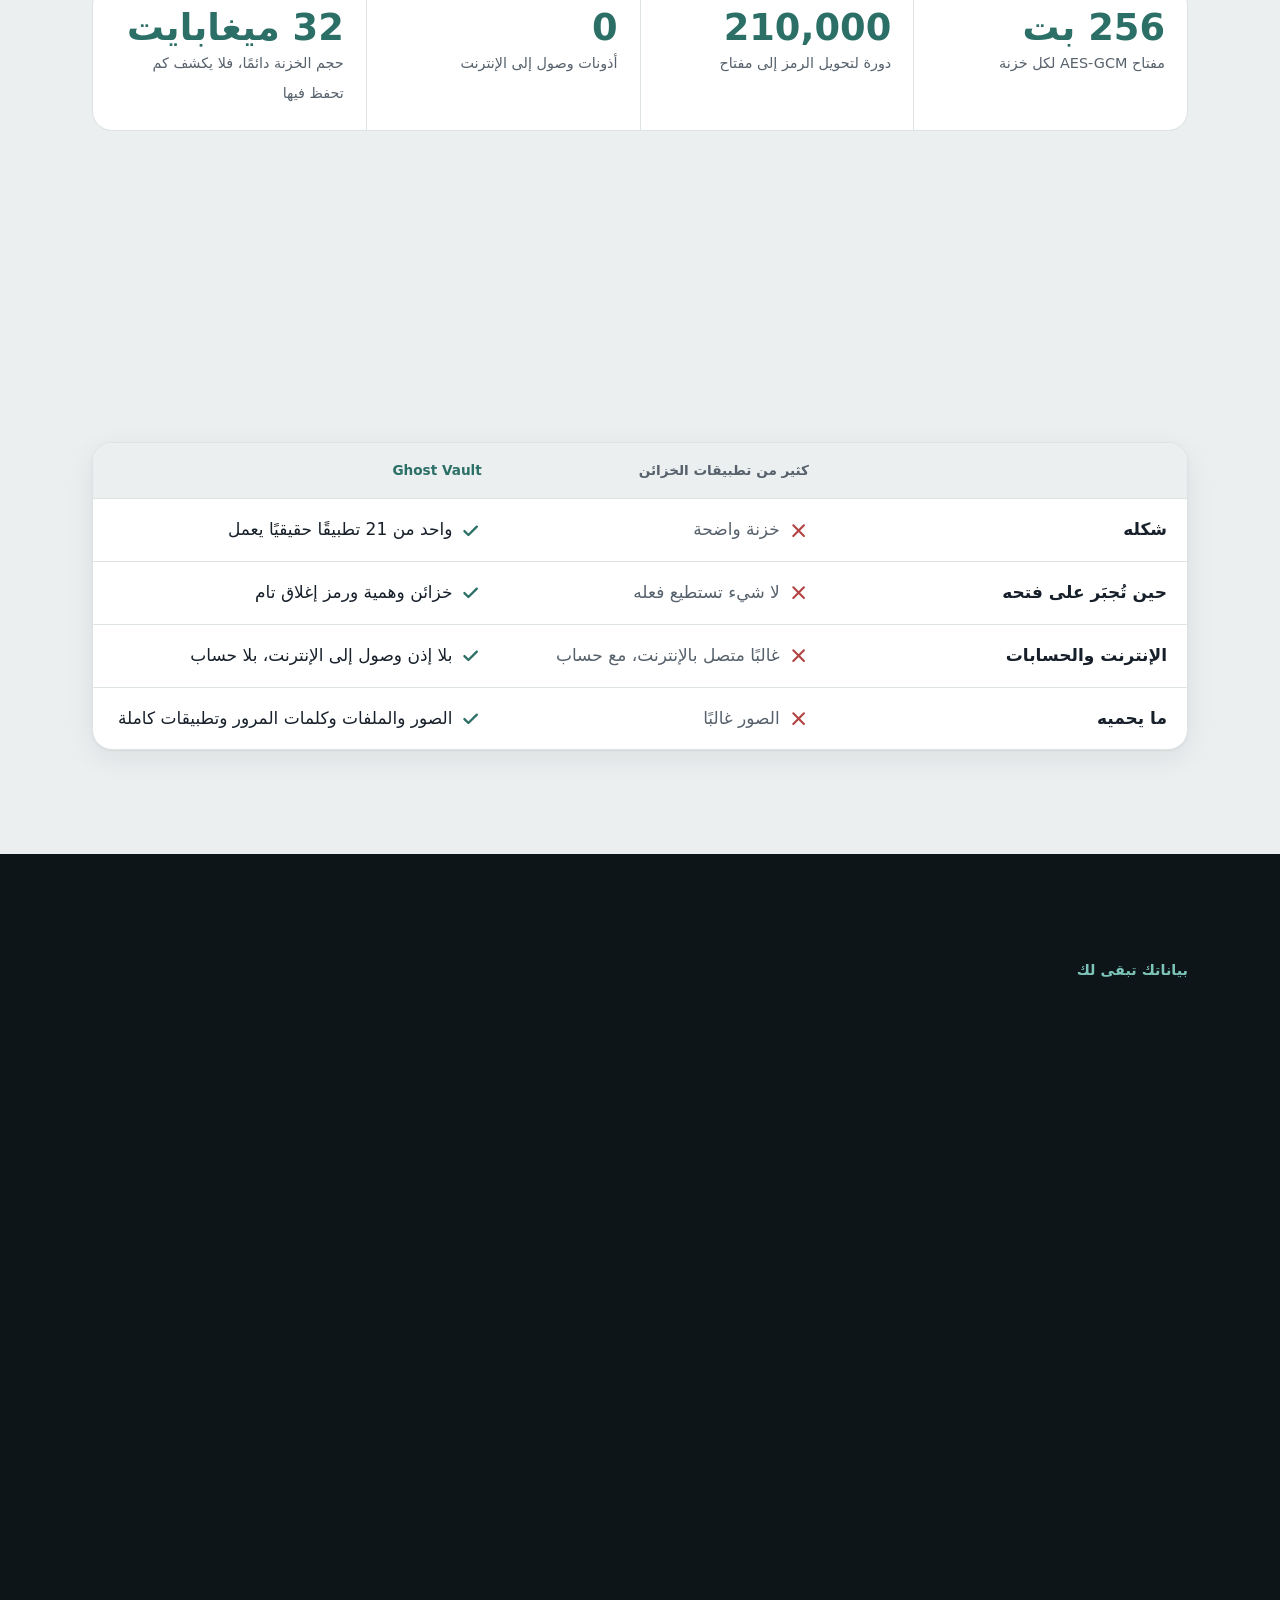
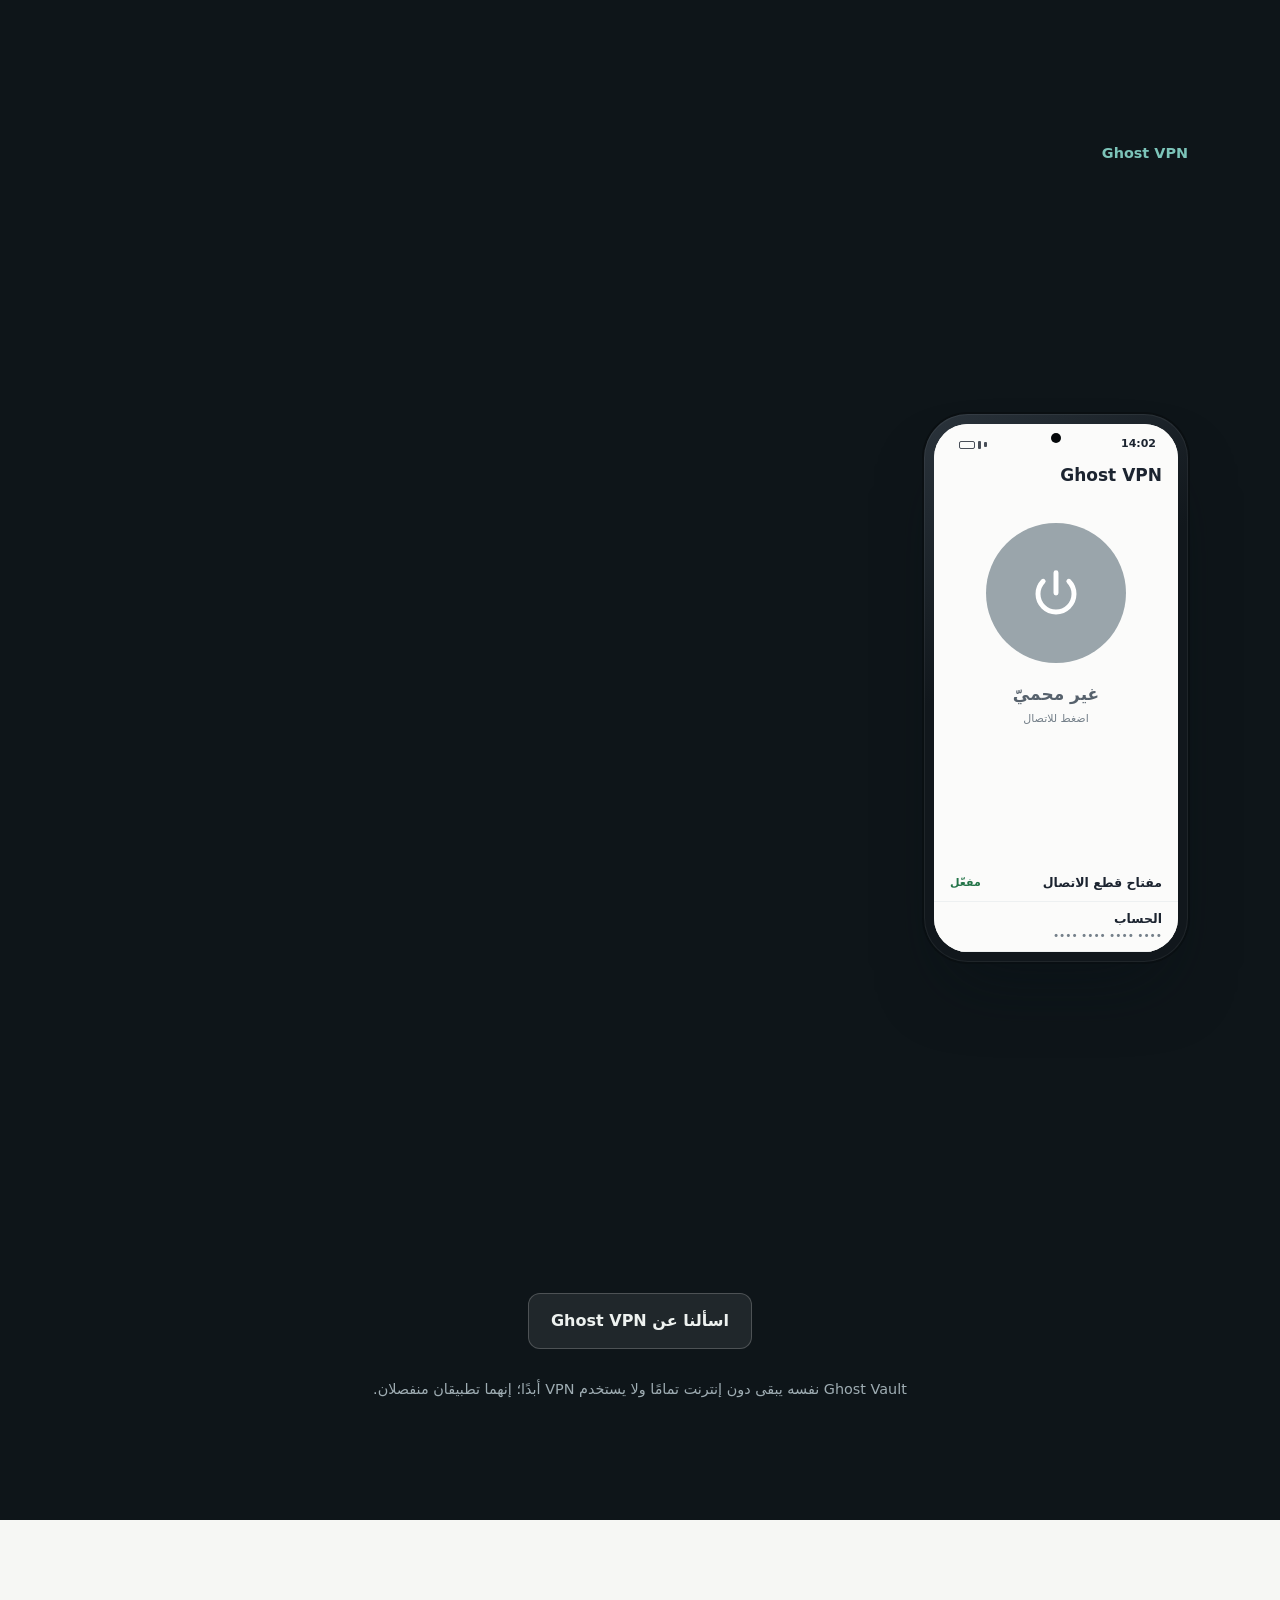
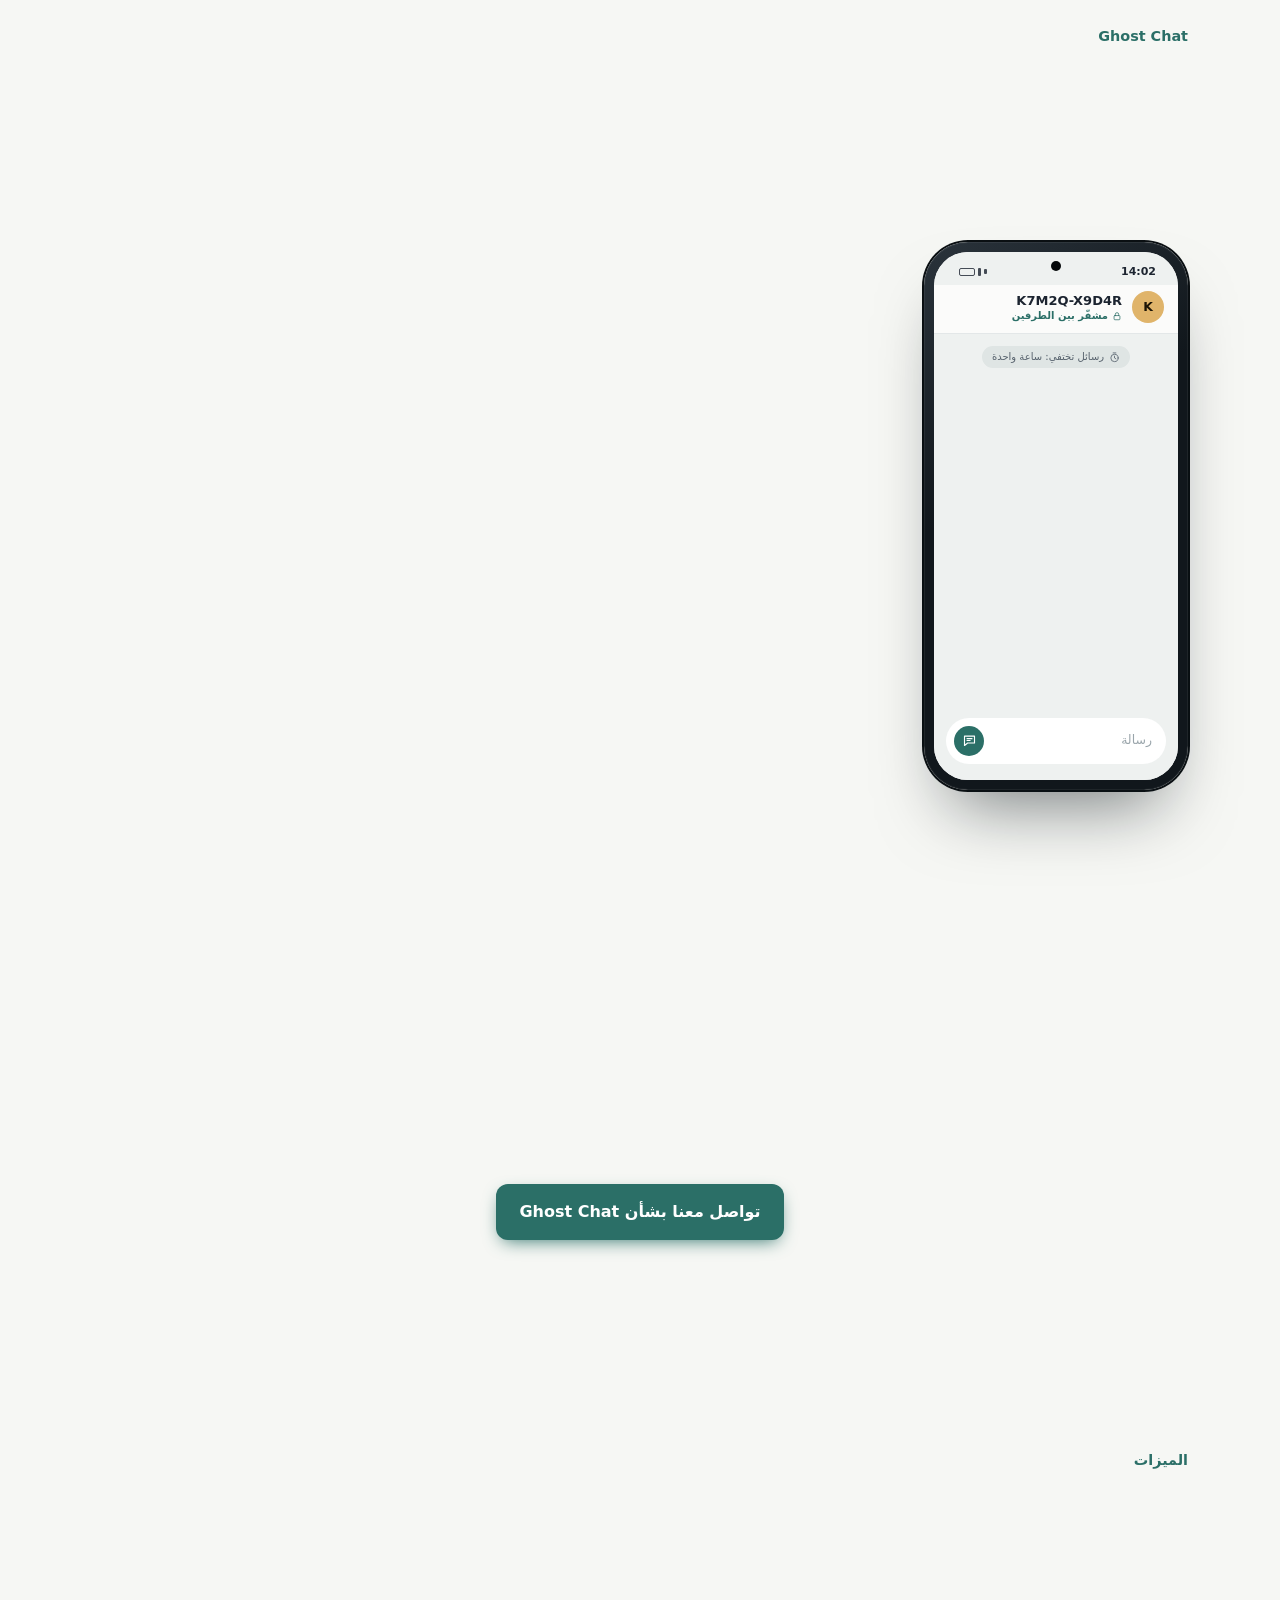
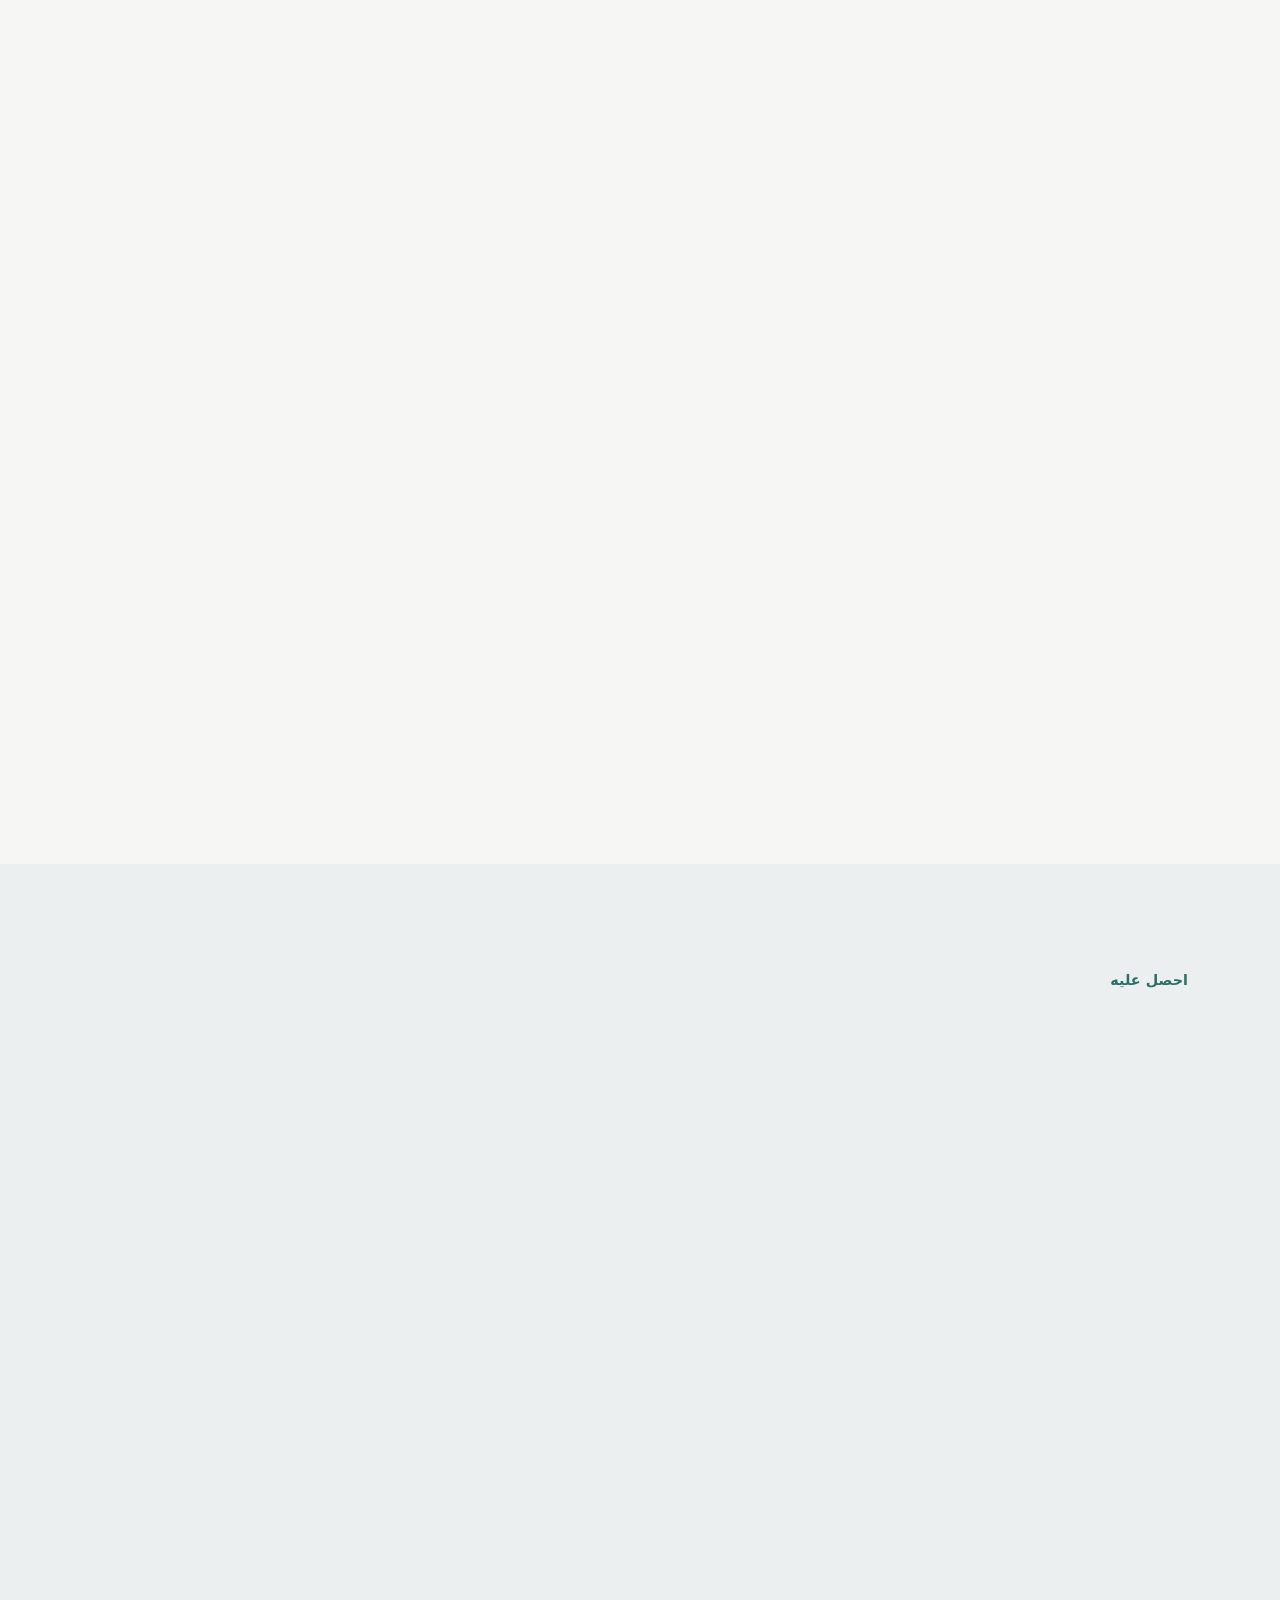
==== commit b518d65a: "Add Arabic version as the default, with an English switch Co-Authored-By: Claude Opus 5.5 <noreply@a" ====
--- a/index.html
+++ b/index.html
@@ -1,5 +1,5 @@
 <!doctype html>
-<html lang="en">
+<html lang="ar" dir="rtl">
 <head>
 <meta charset="utf-8">
 <meta name="viewport" content="width=device-width, initial-scale=1">
@@ -7,26 +7,32 @@
 <meta name="referrer" content="no-referrer">
 <meta name="robots" content="noindex, nofollow">
 <meta name="color-scheme" content="light dark">
-<meta name="description" content="Ghost Vault, Ghost VPN and Ghost Chat: three private apps for Android by M-Software. A disguised offline vault, a no-logs VPN and an encrypted messenger with no phone number.">
-<title>Ghost Vault, Ghost VPN and Ghost Chat · M-Software</title>
+<meta name="description" content="Ghost Vault وGhost VPN وGhost Chat: ثلاثة تطبيقات خاصة لأندرويد من M-Software. خزنة مموّهة تعمل دون إنترنت، وشبكة VPN لا تحتفظ بسجلات، وتطبيق مراسلة مشفّر بلا رقم هاتف.">
+<title>Ghost Vault وGhost VPN وGhost Chat · M-Software</title>
+<link rel="alternate" hreflang="ar" href="https://m-software.tech/">
+<link rel="alternate" hreflang="en" href="https://m-software.tech/en.html">
+<link rel="alternate" hreflang="x-default" href="https://m-software.tech/">
 <link rel="canonical" href="https://m-software.tech/">
 <meta name="theme-color" content="#0a1114">
 <meta property="og:type" content="website">
 <meta property="og:site_name" content="M-Software">
-<meta property="og:title" content="Ghost Vault, Ghost VPN and Ghost Chat: three apps for a private phone">
-<meta property="og:description" content="A disguised offline vault, a no-logs VPN and an encrypted messenger with no phone number. Three private apps for Android by M-Software.">
+<meta property="og:title" content="Ghost Vault وGhost VPN وGhost Chat: ثلاثة تطبيقات لهاتف خاص">
+<meta property="og:description" content="خزنة مموّهة تعمل دون إنترنت، وشبكة VPN لا تحتفظ بسجلات، وتطبيق مراسلة مشفّر بلا رقم هاتف. ثلاثة تطبيقات خاصة لأندرويد من M-Software.">
 <meta property="og:url" content="https://m-software.tech/">
+<meta property="og:locale" content="ar_AR">
+<meta property="og:locale:alternate" content="en_US">
 <meta property="og:image" content="https://m-software.tech/og-image.png">
 <meta property="og:image:width" content="1200">
 <meta property="og:image:height" content="630">
-<meta property="og:image:alt" content="Ghost Vault, Ghost VPN and Ghost Chat: three apps for a private phone, by M-Software.">
+<meta property="og:image:alt" content="Ghost Vault وGhost VPN وGhost Chat: ثلاثة تطبيقات لهاتف خاص، من M-Software.">
 <meta name="twitter:card" content="summary_large_image">
-<meta name="twitter:title" content="Ghost Vault, Ghost VPN and Ghost Chat: three apps for a private phone">
-<meta name="twitter:description" content="A disguised offline vault, a no-logs VPN and an encrypted messenger with no phone number. Three private apps for Android by M-Software.">
+<meta name="twitter:title" content="Ghost Vault وGhost VPN وGhost Chat: ثلاثة تطبيقات لهاتف خاص">
+<meta name="twitter:description" content="خزنة مموّهة تعمل دون إنترنت، وشبكة VPN لا تحتفظ بسجلات، وتطبيق مراسلة مشفّر بلا رقم هاتف. ثلاثة تطبيقات خاصة لأندرويد من M-Software.">
 <meta name="twitter:image" content="https://m-software.tech/og-image.png">
 <link rel="icon" href="favicon.svg" type="image/svg+xml">
-<link rel="stylesheet" href="styles.css?v=10">
-<script src="site.js?v=11" defer></script>
+<script src="lang.js?v=1"></script>
+<link rel="stylesheet" href="styles.css?v=11">
+<script src="site.js?v=12" defer></script>
 </head>
 <body>
 
@@ -89,26 +95,27 @@
   </defs>
 </svg>
 
-<a class="skip" href="#main">Skip to content</a>
-<a class="quick-exit" id="quick-exit" href="https://en.wikipedia.org/wiki/Weather" rel="noreferrer" title="Leaves this site at once. You can also press Esc.">
-  <svg class="ic" aria-hidden="true"><use href="#i-x"/></svg><span>Leave quickly</span>
+<a class="skip" href="#main">انتقل إلى المحتوى</a>
+<a class="quick-exit" id="quick-exit" href="https://ar.wikipedia.org/wiki/%D8%B7%D9%82%D8%B3" rel="noreferrer" title="يغادر هذا الموقع فورًا. يمكنك أيضًا الضغط على Esc.">
+  <svg class="ic" aria-hidden="true"><use href="#i-x"/></svg><span>مغادرة سريعة</span>
 </a>
 
 <header class="site-header">
   <div class="wrap header-inner">
-    <a class="brand" href="#top" aria-label="M-Software, back to top">
+    <a class="brand" href="#top" aria-label="M-Software، العودة إلى الأعلى">
       <svg class="brand-mark" viewBox="0 0 32 32" aria-hidden="true"><path d="M16 3c-6 0-10 4.5-10 10.5V28l3.3-2.4L12.7 28 16 25.6 19.3 28l3.4-2.4L26 28V13.5C26 7.5 22 3 16 3z" fill="currentColor"/><circle cx="12.5" cy="14" r="1.8" class="brand-eye"/><circle cx="19.5" cy="14" r="1.8" class="brand-eye"/></svg>
       <span>M-Software</span>
     </a>
-    <nav class="nav" aria-label="Sections">
+    <nav class="nav" aria-label="الأقسام">
       <a href="#vault">Ghost Vault</a>
       <a href="#vpn">Ghost VPN</a>
       <a href="#chat">Ghost Chat</a>
-      <a href="#encryption">Encryption</a>
-      <a href="#privacy">Privacy</a>
-      <a href="#faq">FAQ</a>
+      <a href="#encryption">التشفير</a>
+      <a href="#privacy">الخصوصية</a>
+      <a href="#faq">أسئلة شائعة</a>
       <a class="nav-cta" href="#offer">Ghost Phone</a>
     </nav>
+    <a class="lang-switch" href="en.html" data-lang="en" aria-label="Read this site in English (الإنجليزية)"><span class="on">العربية</span><span lang="en">English</span></a>
   </div>
 </header>
 
@@ -118,51 +125,51 @@
 <section class="apps-hero" id="top">
   <div class="hero-glow" aria-hidden="true"></div>
   <div class="wrap">
-    <p class="pill"><span class="pill-dot" aria-hidden="true"></span>Private apps for Android · by M-Software</p>
-    <h1 class="apps-h1">Three apps for a private phone.</h1>
-    <p class="lead apps-lead">Keep what's on your phone hidden, what leaves it encrypted, and your conversations between you and the people you trust. No accounts with your name, no ads, nothing sold.</p>
+    <p class="pill"><span class="pill-dot" aria-hidden="true"></span>تطبيقات خاصة لأندرويد · من M-Software</p>
+    <h1 class="apps-h1">ثلاثة تطبيقات لهاتف خاص.</h1>
+    <p class="lead apps-lead">أبقِ ما على هاتفك مخفيًا، وما يخرج منه مشفّرًا، ومحادثاتك بينك وبين من تثق بهم. لا حسابات باسمك، ولا إعلانات، ولا شيء يُباع.</p>
     <div class="apps-grid">
       <article class="app-card c-vault">
         <span class="app-ic"><svg class="ic" aria-hidden="true"><use href="#d-calc"/></svg></span>
         <h2>Ghost Vault</h2>
-        <p class="app-tag">A private vault disguised as an everyday app</p>
+        <p class="app-tag">خزنة خاصة متخفّية في هيئة تطبيق عادي</p>
         <ul class="checks">
-          <li>Looks like one of 21 working apps: a calculator, a compass, chess…</li>
-          <li>Decoy PINs, Lockdown and vanishing apps for when you're forced</li>
-          <li>Fully offline: no internet permission, so even we can't read it</li>
+          <li>تبدو كواحد من 21 تطبيقًا يعمل فعلًا: آلة حاسبة، بوصلة، شطرنج…</li>
+          <li>رموز تمويه، وإغلاق تام، وتطبيقات تختفي حين تُجبَر على فتح هاتفك</li>
+          <li>تعمل دون إنترنت تمامًا: بلا إذن وصول إلى الإنترنت، فلا نستطيع نحن أيضًا قراءتها</li>
         </ul>
-        <p class="app-limit"><b>Limits:</b> it can't protect a phone that already has spy software, or copies saved elsewhere.</p>
-        <div class="app-cta"><a class="btn btn-primary" href="#vault">See how it works</a></div>
+        <p class="app-limit"><b>حدودها:</b> لا تستطيع حماية هاتف فيه برنامج تجسس أصلًا، ولا النسخ المحفوظة في مكان آخر.</p>
+        <div class="app-cta"><a class="btn btn-primary" href="#vault">شاهد كيف تعمل</a></div>
       </article>
       <article class="app-card c-vpn">
         <span class="app-ic"><svg class="ic" aria-hidden="true"><use href="#i-globe"/></svg></span>
         <h2>Ghost VPN</h2>
-        <p class="app-tag">Protects everything your phone sends online</p>
+        <p class="app-tag">تحمي كل ما يرسله هاتفك عبر الإنترنت</p>
         <ul class="checks">
-          <li>One encrypted tunnel for every app, built on WireGuard</li>
-          <li>No activity logs. No email, name or phone number</li>
-          <li>Kill switch and private website lookups</li>
+          <li>نفق مشفّر واحد لكل التطبيقات، مبني على WireGuard</li>
+          <li>لا سجلات للنشاط. لا بريد إلكتروني ولا اسم ولا رقم هاتف</li>
+          <li>مفتاح قطع الاتصال وعمليات بحث خاصة عن المواقع</li>
         </ul>
-        <p class="app-limit"><b>Limits:</b> our servers carry your traffic; it doesn't make you anonymous or fix a phone that's already infected.</p>
-        <div class="app-cta"><a class="btn btn-ghost" href="#vpn">Learn more</a><a class="btn btn-primary" href="#contact">Ask us</a></div>
+        <p class="app-limit"><b>حدودها:</b> خوادمنا تنقل بياناتك؛ ولا تجعلك مجهول الهوية، ولا تُصلح هاتفًا مصابًا أصلًا.</p>
+        <div class="app-cta"><a class="btn btn-ghost" href="#vpn">اعرف المزيد</a><a class="btn btn-primary" href="#contact">اسألنا</a></div>
       </article>
       <article class="app-card c-chat">
         <span class="app-ic"><svg class="ic" aria-hidden="true"><use href="#i-chat"/></svg></span>
         <h2>Ghost Chat</h2>
-        <p class="app-tag">A private messenger with no phone number</p>
+        <p class="app-tag">تطبيق مراسلة خاص بلا رقم هاتف</p>
         <ul class="checks">
-          <li>End-to-end encrypted with the Signal protocol</li>
-          <li>An anonymous Ghost ID instead of your phone number</li>
-          <li>Disappearing messages, safety numbers, screenshots blocked</li>
+          <li>تشفير تام بين الطرفين ببروتوكول Signal</li>
+          <li>معرّف Ghost ID مجهول بدلًا من رقم هاتفك</li>
+          <li>رسائل تختفي، وأرقام أمان، ومنع لقطات الشاشة</li>
         </ul>
-        <p class="app-limit"><b>Limits:</b> for now our server can see who messages whom, but never what they say.</p>
-        <div class="app-cta"><a class="btn btn-ghost" href="#chat">Learn more</a><a class="btn btn-primary" href="#contact">Get in touch</a></div>
+        <p class="app-limit"><b>حدودها:</b> حاليًا يستطيع خادمنا رؤية من يراسل من، لكنه لا يرى أبدًا ما يقولونه.</p>
+        <div class="app-cta"><a class="btn btn-ghost" href="#chat">اعرف المزيد</a><a class="btn btn-primary" href="#contact">تواصل معنا</a></div>
       </article>
     </div>
     <a class="future-strip" href="#offer">
-      <span class="soon">Coming</span>
-      <span><b>The full Ghost phone.</b> All three built into the phone's own system. Not available yet.</span>
-      <span class="arrow" aria-hidden="true">&rarr;</span>
+      <span class="soon">قريبًا</span>
+      <span><b>هاتف Ghost الكامل.</b> التطبيقات الثلاثة مدمجة في نظام الهاتف نفسه. غير متوفر بعد.</span>
+      <span class="arrow" aria-hidden="true">&larr;</span>
     </a>
   </div>
 </section>
@@ -172,19 +179,19 @@
   <div class="hero-glow" aria-hidden="true"></div>
   <div class="wrap hero-inner">
     <div class="hero-text">
-      <p class="pill"><span class="pill-dot" aria-hidden="true"></span>Ghost Vault · fully offline</p>
-      <h2 class="hero-h1"><span class="h1-top">Looks like a</span>
-        <span class="rot-line"><span class="rot" data-rot>Calculator.</span></span>
-        <span class="h1-bot">Keeps your secrets.</span></h2>
-      <p class="lead">21 real, working apps hide one encrypted vault for your photos, notes and files. Show a fake vault when you're forced. Make whole apps vanish with one code. Ghost Vault comes ready-made on a secured Google Pixel, or as a licence for your own Android phone.</p>
+      <p class="pill"><span class="pill-dot" aria-hidden="true"></span>Ghost Vault · يعمل دون إنترنت تمامًا</p>
+      <h2 class="hero-h1"><span class="h1-top">يبدو كأنه</span>
+        <span class="rot-line"><span class="rot" data-rot>آلة حاسبة.</span></span>
+        <span class="h1-bot">ويحفظ أسرارك.</span></h2>
+      <p class="lead">21 تطبيقًا حقيقيًا يعمل فعلًا تُخفي خزنة مشفّرة واحدة لصورك وملاحظاتك وملفاتك. اعرض خزنة وهمية حين تُجبَر. واجعل تطبيقات كاملة تختفي برمز واحد. يأتي Ghost Vault جاهزًا على هاتف Google Pixel مؤمَّن، أو بترخيص لهاتف أندرويد الخاص بك.</p>
       <div class="cta-row">
-        <a class="btn btn-primary" href="#hide"><svg class="ic" aria-hidden="true"><use href="#i-play"/></svg>See how apps disappear</a>
-        <a class="btn btn-ghost" href="#offer">The Ghost Phone</a>
+        <a class="btn btn-primary" href="#hide"><svg class="ic" aria-hidden="true"><use href="#i-play"/></svg>شاهد كيف تختفي التطبيقات</a>
+        <a class="btn btn-ghost" href="#offer">Ghost Phone</a>
       </div>
       <ul class="trust-row">
-        <li><svg class="ic" aria-hidden="true"><use href="#i-offline"/></svg>No internet permission</li>
-        <li><svg class="ic" aria-hidden="true"><use href="#i-chip"/></svg>Keys in the phone's hardware</li>
-        <li><svg class="ic" aria-hidden="true"><use href="#i-user"/></svg>No accounts, no tracking</li>
+        <li><svg class="ic" aria-hidden="true"><use href="#i-offline"/></svg>بلا إذن وصول إلى الإنترنت</li>
+        <li><svg class="ic" aria-hidden="true"><use href="#i-chip"/></svg>المفاتيح في عتاد الهاتف</li>
+        <li><svg class="ic" aria-hidden="true"><use href="#i-user"/></svg>لا حسابات، لا تتبّع</li>
       </ul>
     </div>
 
@@ -193,41 +200,41 @@
         <div class="phone">
           <div class="screen" aria-hidden="true"></div>
         </div>
-        <span class="float f1" aria-hidden="true"><svg class="ic"><use href="#i-chip"/></svg>256-bit encryption</span>
-        <span class="float f2" aria-hidden="true"><svg class="ic"><use href="#i-offline"/></svg>Never online</span>
-        <span class="float f3" aria-hidden="true"><svg class="ic"><use href="#i-box"/></svg>Decoy vaults</span>
-        <span class="float f4" aria-hidden="true"><svg class="ic"><use href="#i-layers"/></svg>Apps vanish</span>
+        <span class="float f1" aria-hidden="true"><svg class="ic"><use href="#i-chip"/></svg>تشفير 256 بت</span>
+        <span class="float f2" aria-hidden="true"><svg class="ic"><use href="#i-offline"/></svg>لا يتصل بالإنترنت أبدًا</span>
+        <span class="float f3" aria-hidden="true"><svg class="ic"><use href="#i-box"/></svg>خزائن وهمية</span>
+        <span class="float f4" aria-hidden="true"><svg class="ic"><use href="#i-layers"/></svg>تطبيقات تختفي</span>
       </div>
       <div class="hero-ctl">
-        <button type="button" class="round" data-prev aria-label="Previous disguise">‹</button>
+        <button type="button" class="round" data-prev aria-label="التمويه السابق">›</button>
         <div class="hero-lbl" aria-live="polite">
           <span class="hero-ic" data-icon></span>
-          <span><b data-name>Calculator</b><small data-count>1 of 21</small></span>
-        </div>
-        <button type="button" class="round" data-next aria-label="Next disguise">›</button>
-        <button type="button" class="round" data-play aria-label="Pause" data-state="pause"></button>
+          <span><b data-name>آلة حاسبة</b><small data-count>1 من 21</small></span>
+        </div>
+        <button type="button" class="round" data-next aria-label="التمويه التالي">‹</button>
+        <button type="button" class="round" data-play aria-label="إيقاف مؤقت" data-state="pause"></button>
       </div>
     </div>
   </div>
 </section>
 
 <!-- NUMBERS -->
-<section class="numbers" aria-label="Ghost Vault in numbers">
+<section class="numbers" aria-label="Ghost Vault بالأرقام">
   <div class="wrap numbers-inner">
-    <div class="st"><b data-to="21">21</b><small>working disguises</small></div>
-    <div class="st"><b data-to="4">4</b><small>secret PINs, each with its own job</small></div>
-    <div class="st"><b data-to="256" data-suffix="-bit">256-bit</b><small>encryption key for every vault</small></div>
-    <div class="st"><b>0</b><small>internet permissions</small></div>
-    <div class="st"><b data-to="41">41</b><small>languages</small></div>
+    <div class="st"><b data-to="21">21</b><small>تمويهًا يعمل فعلًا</small></div>
+    <div class="st"><b data-to="4">4</b><small>رموز سرية، لكل منها مهمته</small></div>
+    <div class="st"><b data-to="256" data-suffix=" بت">256 بت</b><small>مفتاح تشفير لكل خزنة</small></div>
+    <div class="st"><b>0</b><small>أذونات وصول إلى الإنترنت</small></div>
+    <div class="st"><b data-to="41">41</b><small>لغة</small></div>
   </div>
 </section>
 
 <!-- STRONG POINTS -->
 <section class="section bento-section" id="why">
   <div class="wrap">
-    <p class="kicker">Why Ghost Vault</p>
-    <h2>Six things that set it apart</h2>
-    <p class="section-lead">Most privacy apps hope nobody looks. Ghost Vault is built for the moment someone does.</p>
+    <p class="kicker">لماذا Ghost Vault</p>
+    <h2>ست ميزات تجعله مختلفًا</h2>
+    <p class="section-lead">معظم تطبيقات الخصوصية تأمل ألّا ينظر أحد. أمّا Ghost Vault فمصمَّم للحظة التي ينظر فيها أحدهم.</p>
     <div class="bento">
       <a class="tile t-wide" href="#disguises">
         <div class="tile-art art-apps" aria-hidden="true">
@@ -235,33 +242,33 @@
           <span class="app a-green"><svg class="ic"><use href="#d-tip"/></svg></span><span class="app a-lime"><svg class="ic"><use href="#d-level"/></svg></span><span class="app a-yellow"><svg class="ic"><use href="#d-flash"/></svg></span><span class="app a-blue"><svg class="ic"><use href="#d-docs"/></svg></span><span class="app a-red"><svg class="ic"><use href="#d-pdf"/></svg></span><span class="app a-teal"><svg class="ic"><use href="#d-todo"/></svg></span><span class="app a-green"><svg class="ic"><use href="#d-exp"/></svg></span>
           <span class="app a-ink"><svg class="ic"><use href="#d-chess"/></svg></span><span class="app a-slate"><svg class="ic"><use href="#d-piano"/></svg></span><span class="app a-orange"><svg class="ic"><use href="#d-metro"/></svg></span><span class="app a-violet"><svg class="ic"><use href="#d-dice"/></svg></span><span class="app a-amber"><svg class="ic"><use href="#d-morse"/></svg></span><span class="app a-slate"><svg class="ic"><use href="#d-locked"/></svg></span><span class="app a-grey"><svg class="ic"><use href="#d-broken"/></svg></span>
         </div>
-        <h3>Hides in plain sight</h3>
-        <p>21 disguises that really work. A calculator that calculates, a chess game you can play. Nobody looks twice.</p>
+        <h3>مخفيّ أمام الأعين</h3>
+        <p>21 تمويهًا يعمل حقًا. آلة حاسبة تحسب، ولعبة شطرنج يمكنك لعبها. لا أحد ينظر مرتين.</p>
       </a>
       <a class="tile" href="#how">
-        <div class="tile-art art-decoy" aria-hidden="true"><span class="vcard real"><i></i><i></i><i></i></span><span class="vcard fake"><b>Vault</b><i></i><i></i><i></i></span></div>
-        <h3>A fake vault for when you're forced</h3>
-        <p>A decoy PIN opens a believable vault. Nothing on screen says it isn't the real one.</p>
+        <div class="tile-art art-decoy" aria-hidden="true"><span class="vcard real"><i></i><i></i><i></i></span><span class="vcard fake"><b>الخزنة</b><i></i><i></i><i></i></span></div>
+        <h3>خزنة وهمية حين تُجبَر</h3>
+        <p>رمز التمويه يفتح خزنة مقنعة. ولا شيء على الشاشة يقول إنها ليست الحقيقية.</p>
       </a>
       <a class="tile" href="#hide">
         <div class="tile-art art-vanish" aria-hidden="true"><span class="hi h0"><svg class="ic"><use href="#i-call"/></svg></span><span class="hi h3"><svg class="ic"><use href="#i-image"/></svg></span><span class="hi h7 gone"><svg class="ic"><use href="#i-contacts"/></svg></span><span class="hi h1"><svg class="ic"><use href="#i-note"/></svg></span></div>
-        <h3>Whole apps vanish</h3>
-        <p>One Lockdown code makes your hidden apps disappear: no icon, no notifications. Your passphrase brings them back.</p>
+        <h3>تطبيقات كاملة تختفي</h3>
+        <p>رمز إغلاق واحد يُخفي تطبيقاتك المخفية: لا أيقونة ولا إشعارات. وعبارة الاسترداد تعيدها.</p>
       </a>
       <a class="tile" href="#scenes">
         <div class="tile-art art-call" aria-hidden="true"><span class="ring-ic"><svg class="ic"><use href="#i-call"/></svg></span></div>
-        <h3>A way out</h3>
-        <p>A fake incoming call gives you a reason to leave, and locks the vault at the same moment.</p>
+        <h3>مخرج آمن</h3>
+        <p>مكالمة واردة وهمية تمنحك سببًا للمغادرة، وتقفل الخزنة في اللحظة نفسها.</p>
       </a>
       <a class="tile" href="#encryption">
         <div class="tile-art art-chip" aria-hidden="true"><span class="chip-ic"><svg class="ic"><use href="#i-chip"/></svg></span></div>
-        <h3>Keys in the security chip</h3>
-        <p>Your PIN data is sealed by the phone's hardware, so guesses can't be run on a fast computer.</p>
+        <h3>المفاتيح في شريحة الأمان</h3>
+        <p>بيانات رمزك محميّة بعتاد الهاتف، فلا يمكن تجربة التخمينات على حاسوب سريع.</p>
       </a>
       <a class="tile" href="#privacy">
         <div class="tile-art art-off" aria-hidden="true"><span class="off-ic"><svg class="ic"><use href="#i-offline"/></svg></span></div>
-        <h3>It can't go online</h3>
-        <p>No internet permission, no account, no ads. We collect nothing, sell nothing, and see nothing.</p>
+        <h3>لا يستطيع الاتصال بالإنترنت</h3>
+        <p>بلا إذن وصول إلى الإنترنت، بلا حساب، بلا إعلانات. لا نجمع شيئًا، ولا نبيع شيئًا، ولا نرى شيئًا.</p>
       </a>
     </div>
   </div>
@@ -270,37 +277,37 @@
 <!-- STATUS -->
 <div class="status-band" role="note">
   <div class="wrap status-inner">
-    <span class="status-badge">In testing</span>
-    <p>Ghost Vault is built and tested on emulators and test phones. A real-phone test on Google Pixel and an independent security review come next, before it goes on sale.</p>
+    <span class="status-badge">قيد الاختبار</span>
+    <p>Ghost Vault مبنيّ ومُختبَر على محاكيات وهواتف اختبار. الخطوة التالية اختبار على هاتف Google Pixel حقيقي ومراجعة أمنية مستقلة، قبل طرحه للبيع.</p>
   </div>
 </div>
 
 <!-- WHO -->
 <section class="section" id="who">
   <div class="wrap">
-    <p class="kicker">Who it is for</p>
-    <h2>For people who can't always keep their phone to themselves</h2>
-    <p class="section-lead">Ordinary phone security assumes you are free to say no when someone asks to see your phone. Many people are not.</p>
+    <p class="kicker">لمن صُمّم</p>
+    <h2>لمن لا يستطيع دائمًا أن يُبقي هاتفه لنفسه</h2>
+    <p class="section-lead">أمان الهاتف العادي يفترض أنك حرّ في أن تقول «لا» حين يطلب أحدهم رؤية هاتفك. كثيرون ليسوا كذلك.</p>
     <div class="cards cards-4">
       <article class="card who">
         <span class="icon-badge"><svg class="ic" aria-hidden="true"><use href="#i-home"/></svg></span>
-        <h3>People leaving abuse</h3>
-        <p>When a partner or family member knows your phone PIN, checks your messages or has installed a spy app.</p>
+        <h3>من يغادرون علاقة مسيئة</h3>
+        <p>حين يعرف الشريك أو أحد أفراد العائلة رمز هاتفك، أو يتفقّد رسائلك، أو ثبّت تطبيق تجسس.</p>
       </article>
       <article class="card who">
         <span class="icon-badge"><svg class="ic" aria-hidden="true"><use href="#i-press"/></svg></span>
-        <h3>Journalists</h3>
-        <p>Sources, notes and recordings that must stay private if the phone is taken or searched.</p>
+        <h3>الصحفيون</h3>
+        <p>مصادر وملاحظات وتسجيلات يجب أن تبقى سرية إن أُخذ الهاتف أو فُتّش.</p>
       </article>
       <article class="card who">
         <span class="icon-badge"><svg class="ic" aria-hidden="true"><use href="#i-globe"/></svg></span>
-        <h3>Activists and travellers</h3>
-        <p>Checkpoints, borders and searches where you may be told to unlock your phone and hand it over.</p>
+        <h3>الناشطون والمسافرون</h3>
+        <p>نقاط تفتيش وحدود وعمليات تفتيش قد يُطلب منك فيها فتح هاتفك وتسليمه.</p>
       </article>
       <article class="card who">
         <span class="icon-badge"><svg class="ic" aria-hidden="true"><use href="#i-user"/></svg></span>
-        <h3>Anyone who needs privacy</h3>
-        <p>Your photos and private life, kept away from anyone who picks up your phone for a minute.</p>
+        <h3>كل من يحتاج إلى الخصوصية</h3>
+        <p>صورك وحياتك الخاصة، بعيدًا عن أي شخص يمسك هاتفك لدقيقة.</p>
       </article>
     </div>
   </div>
@@ -309,47 +316,47 @@
 <!-- HOW -->
 <section class="section section-alt" id="how">
   <div class="wrap">
-    <p class="kicker">How it works</p>
-    <h2>Watch the vault open</h2>
-    <p class="section-lead">The calculator is a real calculator. Only one number, followed by =, does something else.</p>
+    <p class="kicker">كيف يعمل</p>
+    <h2>شاهد الخزنة تُفتح</h2>
+    <p class="section-lead">الآلة الحاسبة آلة حاسبة حقيقية. رقم واحد فقط، يليه =، يفعل شيئًا آخر.</p>
     <div class="demo">
       <div class="player demo-player" id="demo-phone">
         <div class="phone"><div class="screen" aria-hidden="true"></div></div>
         <p class="player-cap" data-cap aria-live="polite"></p>
       </div>
       <ol class="demo-steps" data-steps="demo-phone">
-        <li data-step="1"><span class="step-num">1</span><div><h3>It looks ordinary</h3><p>Pick one of 21 working disguises. Anyone who opens it sees a normal app that really works.</p></div></li>
-        <li data-step="2"><span class="step-num">2</span><div><h3>Type your secret PIN</h3><p>Choose it in a short, guided setup. A wrong PIN just looks like normal use.</p></div></li>
-        <li data-step="3"><span class="step-num">3</span><div><h3>Press =</h3><p>Each disguise has its own secret way in: a key, a search, a tune, a hold.</p></div></li>
-        <li data-step="4"><span class="step-num">4</span><div><h3>Your vault opens</h3><p>Photos, videos, notes, voice memos, files, passwords, cards and contacts, all encrypted.</p></div></li>
+        <li data-step="1"><span class="step-num">1</span><div><h3>يبدو عاديًا</h3><p>اختر واحدًا من 21 تمويهًا يعمل فعلًا. من يفتحه يرى تطبيقًا عاديًا يعمل حقًا.</p></div></li>
+        <li data-step="2"><span class="step-num">2</span><div><h3>اكتب رمزك السري</h3><p>تختاره في إعداد قصير موجَّه. والرمز الخاطئ يبدو استخدامًا عاديًا فحسب.</p></div></li>
+        <li data-step="3"><span class="step-num">3</span><div><h3>اضغط =</h3><p>لكل تمويه طريقة دخول سرية خاصة به: زر، أو بحث، أو لحن، أو ضغطة مطوّلة.</p></div></li>
+        <li data-step="4"><span class="step-num">4</span><div><h3>تُفتح خزنتك</h3><p>صور، فيديوهات، ملاحظات، تسجيلات صوتية، ملفات، كلمات مرور، بطاقات وجهات اتصال، كلها مشفّرة.</p></div></li>
       </ol>
     </div>
 
     <div class="pins">
       <div class="pins-head">
-        <h3>One app. Different PINs. Different outcomes.</h3>
-        <p>Nothing on screen ever says which PIN was typed.</p>
+        <h3>تطبيق واحد. رموز مختلفة. نتائج مختلفة.</h3>
+        <p>لا شيء على الشاشة يكشف أبدًا أيّ رمز كُتب.</p>
       </div>
       <div class="pin-cards">
         <article class="pin-card p-main">
           <span class="pin-code" aria-hidden="true">●●●● =</span>
-          <h4>Main PIN</h4>
-          <p>Opens your real vault.</p>
+          <h4>الرمز الرئيسي</h4>
+          <p>يفتح خزنتك الحقيقية.</p>
         </article>
         <article class="pin-card p-decoy">
           <span class="pin-code" aria-hidden="true">●●●● =</span>
-          <h4>Decoy PIN <em>optional</em></h4>
-          <p>Opens a believable fake vault you can show when forced. Up to three.</p>
+          <h4>رمز التمويه <em>اختياري</em></h4>
+          <p>يفتح خزنة وهمية مقنعة يمكنك عرضها حين تُجبَر. حتى ثلاث خزائن.</p>
         </article>
         <article class="pin-card p-lock">
           <span class="pin-code" aria-hidden="true">●●●● =</span>
-          <h4>Lockdown PIN <em>optional</em></h4>
-          <p>Quietly locks and hides everything, hidden apps included. Only your recovery passphrase brings it back.</p>
+          <h4>رمز الإغلاق التام <em>اختياري</em></h4>
+          <p>يقفل كل شيء ويخفيه بهدوء، بما فيه التطبيقات المخفية. ولا تعيده إلا عبارة الاسترداد.</p>
         </article>
         <article class="pin-card p-wipe">
           <span class="pin-code" aria-hidden="true">●●●● =</span>
-          <h4>Wipe PIN <em>off by default</em></h4>
-          <p>Erases the whole phone, or only this app's data and hidden apps. It cannot be undone.</p>
+          <h4>رمز المسح <em>معطَّل افتراضيًا</em></h4>
+          <p>يمسح الهاتف كله، أو بيانات هذا التطبيق وتطبيقاته المخفية فقط. لا يمكن التراجع عنه.</p>
         </article>
       </div>
     </div>
@@ -359,29 +366,29 @@
 <!-- HIDE APPS -->
 <section class="section" id="hide">
   <div class="wrap">
-    <p class="kicker">How a PIN hides your apps</p>
-    <h2>One code, and your apps are gone</h2>
-    <p class="section-lead">Not just your photos: whole apps, like a messenger, can disappear from your phone and come back later with everything still in them. Here is exactly what happens.</p>
+    <p class="kicker">كيف يُخفي الرمز تطبيقاتك</p>
+    <h2>رمز واحد، وتختفي تطبيقاتك</h2>
+    <p class="section-lead">ليست صورك فقط: تطبيقات كاملة، كتطبيق مراسلة، يمكن أن تختفي من هاتفك وتعود لاحقًا بكل ما فيها. إليك ما يحدث بالضبط.</p>
     <div class="demo">
       <div class="player demo-player" id="hide-phone">
         <div class="phone"><div class="screen" aria-hidden="true"></div></div>
         <p class="player-cap" data-cap aria-live="polite"></p>
       </div>
       <ol class="demo-steps" data-steps="hide-phone">
-        <li data-step="1"><span class="step-num">1</span><div><h3>Put apps in the hidden space</h3><p>From your vault, move apps such as a messenger or gallery into a separate, private space on the phone. They keep working normally.</p></div></li>
-        <li data-step="2"><span class="step-num">2</span><div><h3>Type your Lockdown PIN</h3><p>When you need to, type it into the disguise, just like a normal number. Nothing on screen gives it away.</p></div></li>
-        <li data-step="3"><span class="step-num">3</span><div><h3>They vanish</h3><p>The apps disappear: no icon, no notifications, not even in search. The vault locks, and your main PIN stops working too.</p></div></li>
-        <li data-step="4"><span class="step-num">4</span><div><h3>Bring them back</h3><p>When you are safe, your recovery passphrase restores everything, exactly as it was. Nothing is deleted.</p></div></li>
+        <li data-step="1"><span class="step-num">1</span><div><h3>ضع التطبيقات في المساحة المخفية</h3><p>من خزنتك، انقل تطبيقات مثل تطبيق مراسلة أو معرض الصور إلى مساحة منفصلة وخاصة على الهاتف. تبقى تعمل بشكل طبيعي.</p></div></li>
+        <li data-step="2"><span class="step-num">2</span><div><h3>اكتب رمز الإغلاق التام</h3><p>حين تحتاج، اكتبه في التمويه كأي رقم عادي. لا شيء على الشاشة يكشفه.</p></div></li>
+        <li data-step="3"><span class="step-num">3</span><div><h3>تختفي</h3><p>تختفي التطبيقات: لا أيقونة، لا إشعارات، ولا حتى في البحث. تُقفَل الخزنة، ويتوقف رمزك الرئيسي عن العمل أيضًا.</p></div></li>
+        <li data-step="4"><span class="step-num">4</span><div><h3>أعِدها</h3><p>حين تكون في أمان، تعيد عبارة الاسترداد كل شيء كما كان تمامًا. لا يُحذف شيء.</p></div></li>
       </ol>
     </div>
     <div class="explain">
       <div>
-        <h3>What happens behind the scenes</h3>
-        <p>The hidden space is an Android <b>work profile</b>: a separate, encrypted area of the phone, made to look like an ordinary work profile. Lockdown tells Android to freeze it. A frozen app can't run, show an icon or send notifications. Its data stays on the phone, encrypted.</p>
+        <h3>ما يحدث خلف الكواليس</h3>
+        <p>المساحة المخفية هي <b>ملف عمل</b> في أندرويد: منطقة منفصلة ومشفّرة من الهاتف، تبدو كملف عمل عادي. الإغلاق التام يطلب من أندرويد تجميدها. التطبيق المجمَّد لا يعمل ولا يُظهر أيقونة ولا يرسل إشعارات. وتبقى بياناته على الهاتف مشفّرة.</p>
       </div>
       <div>
-        <h3>Good to know</h3>
-        <p>This feature is still experimental. It works best on Google Pixel. Some phone makers limit work profiles, so on other phones test it first. A forensic expert with special tools can see that a hidden space exists, but can't read what's inside.</p>
+        <h3>من المفيد أن تعرف</h3>
+        <p>هذه الميزة ما زالت تجريبية. تعمل على أفضل وجه على Google Pixel. بعض الشركات المصنّعة تقيّد ملفات العمل، لذا جرّبها أولًا على الهواتف الأخرى. يستطيع خبير جنائي بأدوات خاصة أن يرى وجود مساحة مخفية، لكنه لا يستطيع قراءة ما بداخلها.</p>
       </div>
     </div>
   </div>
@@ -390,26 +397,26 @@
 <!-- SCENES -->
 <section class="section section-dark" id="scenes">
   <div class="wrap">
-    <p class="kicker">Real-life scenes</p>
-    <h2>The moments it was built for</h2>
-    <p class="section-lead">Four short scenes. Pick one and watch what happens on the phone.</p>
+    <p class="kicker">مشاهد من الواقع</p>
+    <h2>اللحظات التي صُمّم من أجلها</h2>
+    <p class="section-lead">أربعة مشاهد قصيرة. اختر واحدًا وشاهد ما يحدث على الهاتف.</p>
     <div class="scenes">
-      <div class="scene-tabs" role="tablist" aria-label="Choose a scene">
+      <div class="scene-tabs" role="tablist" aria-label="اختر مشهدًا">
         <button type="button" role="tab" data-story="home" aria-controls="story-phone">
           <span class="icon-badge"><svg class="ic" aria-hidden="true"><use href="#i-home"/></svg></span>
-          <span><b>Someone checks your phone</b><small>A partner or family member goes through it</small></span>
+          <span><b>أحدهم يتفقّد هاتفك</b><small>شريك أو أحد أفراد العائلة يفتّش فيه</small></span>
         </button>
         <button type="button" role="tab" data-story="border" aria-controls="story-phone">
           <span class="icon-badge"><svg class="ic" aria-hidden="true"><use href="#i-globe"/></svg></span>
-          <span><b>Forced to unlock it</b><small>At a checkpoint or a border</small></span>
+          <span><b>مُجبَر على فتحه</b><small>عند نقطة تفتيش أو على الحدود</small></span>
         </button>
         <button type="button" role="tab" data-story="escape" aria-controls="story-phone">
           <span class="icon-badge"><svg class="ic" aria-hidden="true"><use href="#i-call"/></svg></span>
-          <span><b>You need a way out</b><small>A fake call to leave a tense moment</small></span>
+          <span><b>تحتاج إلى مخرج</b><small>مكالمة وهمية لمغادرة موقف متوتر</small></span>
         </button>
         <button type="button" role="tab" data-story="stolen" aria-controls="story-phone">
           <span class="icon-badge"><svg class="ic" aria-hidden="true"><use href="#i-lock"/></svg></span>
-          <span><b>Your phone is stolen</b><small>Someone tries to break in</small></span>
+          <span><b>هاتفك سُرق</b><small>أحدهم يحاول اختراقه</small></span>
         </button>
       </div>
       <div class="player story-player" id="story-phone" role="tabpanel">
@@ -417,71 +424,71 @@
         <div class="phone"><div class="screen" aria-hidden="true"></div></div>
         <div class="story-foot">
           <p class="player-cap" data-cap aria-live="polite"></p>
-          <button type="button" class="round" data-play aria-label="Pause" data-state="pause"></button>
-        </div>
-      </div>
-    </div>
-    <p class="note on-dark">Animated scenes for illustration. Lockdown hides your things; it does not destroy them. Wiping a phone in front of authorities can itself be a crime in some countries.</p>
+          <button type="button" class="round" data-play aria-label="إيقاف مؤقت" data-state="pause"></button>
+        </div>
+      </div>
+    </div>
+    <p class="note on-dark">مشاهد متحركة للتوضيح. الإغلاق التام يُخفي أغراضك ولا يُتلفها. ومسح الهاتف أمام السلطات قد يكون جريمة بحد ذاته في بعض البلدان.</p>
   </div>
 </section>
 
 <!-- DISGUISES -->
 <section class="section" id="disguises">
   <div class="wrap">
-    <p class="kicker">21 disguises</p>
-    <h2>Pick the app nobody would look at twice</h2>
-    <p class="section-lead">Each one is a real, working app with its own secret way in. Tap one to see it. You can also change the home-screen icon and name.</p>
+    <p class="kicker">21 تمويهًا</p>
+    <h2>اختر التطبيق الذي لن ينظر إليه أحد مرتين</h2>
+    <p class="section-lead">كل واحد منها تطبيق حقيقي يعمل، وله طريقة دخول سرية خاصة به. اضغط على أحدها لتراه. ويمكنك أيضًا تغيير أيقونته واسمه على الشاشة الرئيسية.</p>
 
     <div class="picker" id="picker">
       <div class="picker-grid">
         <div class="dg">
-          <h3>Everyday</h3>
+          <h3>يومية</h3>
           <ul class="app-grid">
-            <li><button type="button" data-app="0"><span class="app a-teal"><svg class="ic" aria-hidden="true"><use href="#d-calc"/></svg></span>Calculator</button></li>
-            <li><button type="button" data-app="1"><span class="app a-red"><svg class="ic" aria-hidden="true"><use href="#d-cal"/></svg></span>Calendar</button></li>
-            <li><button type="button" data-app="2"><span class="app a-ink"><svg class="ic" aria-hidden="true"><use href="#d-clock"/></svg></span>Clock</button></li>
-            <li><button type="button" data-app="3"><span class="app a-amber"><svg class="ic" aria-hidden="true"><use href="#d-notes"/></svg></span>Notes</button></li>
-            <li><button type="button" data-app="4"><span class="app a-slate"><svg class="ic" aria-hidden="true"><use href="#d-locked"/></svg></span>Locked app</button></li>
-            <li><button type="button" data-app="5"><span class="app a-grey"><svg class="ic" aria-hidden="true"><use href="#d-broken"/></svg></span>Broken app</button></li>
+            <li><button type="button" data-app="0"><span class="app a-teal"><svg class="ic" aria-hidden="true"><use href="#d-calc"/></svg></span>آلة حاسبة</button></li>
+            <li><button type="button" data-app="1"><span class="app a-red"><svg class="ic" aria-hidden="true"><use href="#d-cal"/></svg></span>التقويم</button></li>
+            <li><button type="button" data-app="2"><span class="app a-ink"><svg class="ic" aria-hidden="true"><use href="#d-clock"/></svg></span>الساعة</button></li>
+            <li><button type="button" data-app="3"><span class="app a-amber"><svg class="ic" aria-hidden="true"><use href="#d-notes"/></svg></span>الملاحظات</button></li>
+            <li><button type="button" data-app="4"><span class="app a-slate"><svg class="ic" aria-hidden="true"><use href="#d-locked"/></svg></span>تطبيق مقفل</button></li>
+            <li><button type="button" data-app="5"><span class="app a-grey"><svg class="ic" aria-hidden="true"><use href="#d-broken"/></svg></span>تطبيق معطّل</button></li>
           </ul>
         </div>
         <div class="dg">
-          <h3>Tools</h3>
+          <h3>أدوات</h3>
           <ul class="app-grid">
-            <li><button type="button" data-app="6"><span class="app a-blue"><svg class="ic" aria-hidden="true"><use href="#d-compass"/></svg></span>Compass</button></li>
-            <li><button type="button" data-app="7"><span class="app a-violet"><svg class="ic" aria-hidden="true"><use href="#d-convert"/></svg></span>Converter</button></li>
-            <li><button type="button" data-app="8"><span class="app a-orange"><svg class="ic" aria-hidden="true"><use href="#d-timer"/></svg></span>Timer</button></li>
-            <li><button type="button" data-app="9"><span class="app a-green"><svg class="ic" aria-hidden="true"><use href="#d-tip"/></svg></span>Tip Calculator</button></li>
-            <li><button type="button" data-app="10"><span class="app a-lime"><svg class="ic" aria-hidden="true"><use href="#d-level"/></svg></span>Level</button></li>
-            <li><button type="button" data-app="11"><span class="app a-yellow"><svg class="ic" aria-hidden="true"><use href="#d-flash"/></svg></span>Flashlight</button></li>
+            <li><button type="button" data-app="6"><span class="app a-blue"><svg class="ic" aria-hidden="true"><use href="#d-compass"/></svg></span>البوصلة</button></li>
+            <li><button type="button" data-app="7"><span class="app a-violet"><svg class="ic" aria-hidden="true"><use href="#d-convert"/></svg></span>محوّل الوحدات</button></li>
+            <li><button type="button" data-app="8"><span class="app a-orange"><svg class="ic" aria-hidden="true"><use href="#d-timer"/></svg></span>المؤقّت</button></li>
+            <li><button type="button" data-app="9"><span class="app a-green"><svg class="ic" aria-hidden="true"><use href="#d-tip"/></svg></span>حاسبة الإكرامية</button></li>
+            <li><button type="button" data-app="10"><span class="app a-lime"><svg class="ic" aria-hidden="true"><use href="#d-level"/></svg></span>ميزان الاستواء</button></li>
+            <li><button type="button" data-app="11"><span class="app a-yellow"><svg class="ic" aria-hidden="true"><use href="#d-flash"/></svg></span>المصباح</button></li>
           </ul>
         </div>
         <div class="dg">
-          <h3>Work</h3>
+          <h3>العمل</h3>
           <ul class="app-grid">
-            <li><button type="button" data-app="12"><span class="app a-blue"><svg class="ic" aria-hidden="true"><use href="#d-docs"/></svg></span>Docs</button></li>
-            <li><button type="button" data-app="13"><span class="app a-red"><svg class="ic" aria-hidden="true"><use href="#d-pdf"/></svg></span>PDF Reader</button></li>
-            <li><button type="button" data-app="14"><span class="app a-teal"><svg class="ic" aria-hidden="true"><use href="#d-todo"/></svg></span>To-do</button></li>
-            <li><button type="button" data-app="15"><span class="app a-green"><svg class="ic" aria-hidden="true"><use href="#d-exp"/></svg></span>Expenses</button></li>
+            <li><button type="button" data-app="12"><span class="app a-blue"><svg class="ic" aria-hidden="true"><use href="#d-docs"/></svg></span>المستندات</button></li>
+            <li><button type="button" data-app="13"><span class="app a-red"><svg class="ic" aria-hidden="true"><use href="#d-pdf"/></svg></span>قارئ PDF</button></li>
+            <li><button type="button" data-app="14"><span class="app a-teal"><svg class="ic" aria-hidden="true"><use href="#d-todo"/></svg></span>المهام</button></li>
+            <li><button type="button" data-app="15"><span class="app a-green"><svg class="ic" aria-hidden="true"><use href="#d-exp"/></svg></span>المصاريف</button></li>
           </ul>
         </div>
         <div class="dg">
-          <h3>Fun</h3>
+          <h3>ترفيه</h3>
           <ul class="app-grid">
-            <li><button type="button" data-app="16"><span class="app a-ink"><svg class="ic" aria-hidden="true"><use href="#d-chess"/></svg></span>Chess</button></li>
-            <li><button type="button" data-app="17"><span class="app a-slate"><svg class="ic" aria-hidden="true"><use href="#d-piano"/></svg></span>Piano</button></li>
-            <li><button type="button" data-app="18"><span class="app a-orange"><svg class="ic" aria-hidden="true"><use href="#d-metro"/></svg></span>Metronome</button></li>
-            <li><button type="button" data-app="19"><span class="app a-violet"><svg class="ic" aria-hidden="true"><use href="#d-dice"/></svg></span>Dice</button></li>
-            <li><button type="button" data-app="20"><span class="app a-amber"><svg class="ic" aria-hidden="true"><use href="#d-morse"/></svg></span>Morse Code</button></li>
+            <li><button type="button" data-app="16"><span class="app a-ink"><svg class="ic" aria-hidden="true"><use href="#d-chess"/></svg></span>الشطرنج</button></li>
+            <li><button type="button" data-app="17"><span class="app a-slate"><svg class="ic" aria-hidden="true"><use href="#d-piano"/></svg></span>البيانو</button></li>
+            <li><button type="button" data-app="18"><span class="app a-orange"><svg class="ic" aria-hidden="true"><use href="#d-metro"/></svg></span>المِسرع</button></li>
+            <li><button type="button" data-app="19"><span class="app a-violet"><svg class="ic" aria-hidden="true"><use href="#d-dice"/></svg></span>النرد</button></li>
+            <li><button type="button" data-app="20"><span class="app a-amber"><svg class="ic" aria-hidden="true"><use href="#d-morse"/></svg></span>شيفرة مورس</button></li>
           </ul>
         </div>
       </div>
       <div class="picker-view">
         <div class="player" id="picker-phone"><div class="phone"><div class="screen" aria-hidden="true"></div></div></div>
         <div class="how-open" aria-live="polite">
-          <small>How to open your vault</small>
-          <b id="picker-name">Calculator</b>
-          <p id="picker-how">Type your PIN, then press =.</p>
+          <small>كيف تفتح خزنتك</small>
+          <b id="picker-name">آلة حاسبة</b>
+          <p id="picker-how">اكتب رمزك، ثم اضغط =.</p>
         </div>
       </div>
     </div>
@@ -491,91 +498,91 @@
 <!-- ENCRYPTION -->
 <section class="section section-alt" id="encryption">
   <div class="wrap">
-    <p class="kicker">The power of its encryption</p>
-    <h2>Even with your phone in hand, they get noise</h2>
-    <p class="section-lead">Everything in the vault is encrypted on the phone before it is saved. Try it below.</p>
+    <p class="kicker">قوة التشفير</p>
+    <h2>حتى والهاتف في أيديهم، لا يحصلون إلا على ضجيج</h2>
+    <p class="section-lead">كل ما في الخزنة يُشفَّر على الهاتف قبل حفظه. جرّب ذلك أدناه.</p>
 
     <div class="enc-grid">
       <div class="enc-card" id="enc">
         <div class="enc-head">
           <span class="icon-badge"><svg class="ic" aria-hidden="true"><use href="#i-note"/></svg></span>
-          <small data-label>What you see in your vault</small>
-        </div>
-        <p class="enc-text" data-text>Meet Sara at 6pm. New address: 14 Olive Street, 2nd floor. Bring the documents.</p>
-        <button type="button" class="btn btn-primary" data-enc>Show what is stored</button>
-        <p class="fine">Illustration. Real stored data looks just as random.</p>
+          <small data-label>ما تراه في خزنتك</small>
+        </div>
+        <p class="enc-text" data-text>موعد مع سارة الساعة 6 مساءً. العنوان الجديد: 14 شارع الزيتون، الطابق الثاني. أحضر المستندات.</p>
+        <button type="button" class="btn btn-primary" data-enc>اعرض ما هو مخزَّن</button>
+        <p class="fine">توضيح. البيانات المخزَّنة فعليًا تبدو عشوائية بالقدر نفسه.</p>
       </div>
 
       <div class="enc-card guess">
         <div class="enc-head">
           <span class="icon-badge"><svg class="ic" aria-hidden="true"><use href="#i-timer"/></svg></span>
-          <small>How long would guessing take?</small>
-        </div>
-        <label for="pin-len" class="guess-label">PIN length: <b id="pin-len-out">6 digits</b></label>
+          <small>كم يستغرق التخمين؟</small>
+        </div>
+        <label for="pin-len" class="guess-label">طول الرمز: <b id="pin-len-out">6 أرقام</b></label>
         <input type="range" id="pin-len" min="4" max="8" step="1" value="6">
         <div class="guess-out">
-          <div><small>Possible PINs</small><b id="pin-count">1,000,000</b></div>
-          <div><small>To try them all through the phone</small><b id="pin-time">about 29 years</b></div>
-        </div>
-        <p class="fine">Your PIN data is sealed by the phone's security hardware, so guesses can't be run on a fast computer. Each one goes through the phone, which waits longer after every wrong try, up to 15 minutes. Only true for a PIN that is hard to guess: avoid 1234, birthdays or your phone's own PIN.</p>
+          <div><small>الرموز الممكنة</small><b id="pin-count">1,000,000</b></div>
+          <div><small>لتجربتها كلها عبر الهاتف</small><b id="pin-time">نحو 29 سنة</b></div>
+        </div>
+        <p class="fine">بيانات رمزك محميّة بعتاد الأمان في الهاتف، فلا يمكن تجربة التخمينات على حاسوب سريع. كل محاولة تمرّ عبر الهاتف، الذي ينتظر أطول بعد كل محاولة خاطئة، حتى 15 دقيقة. هذا صحيح فقط لرمز يصعب تخمينه: تجنّب 1234 وتواريخ الميلاد ورمز قفل الهاتف نفسه.</p>
       </div>
     </div>
 
     <div class="stats">
-      <div><b>256-bit</b><small>AES-GCM key for each vault</small></div>
-      <div><b>210,000</b><small>rounds to turn a PIN into a key</small></div>
-      <div><b>0</b><small>internet permissions</small></div>
-      <div><b>32 MB</b><small>vault size, always, so it doesn't show how much you keep</small></div>
+      <div><b>256 بت</b><small>مفتاح AES-GCM لكل خزنة</small></div>
+      <div><b>210,000</b><small>دورة لتحويل الرمز إلى مفتاح</small></div>
+      <div><b>0</b><small>أذونات وصول إلى الإنترنت</small></div>
+      <div><b>32 ميغابايت</b><small>حجم الخزنة دائمًا، فلا يكشف كم تحفظ فيها</small></div>
     </div>
 
     <div class="sec-grid">
       <article class="sec-item">
         <span class="icon-badge"><svg class="ic" aria-hidden="true"><use href="#i-offline"/></svg></span>
-        <h3>It can't go online</h3>
-        <p>No internet permission, so Android won't let it send anything anywhere. No accounts, no servers. Backups and updates move only as files you choose.</p>
+        <h3>لا يستطيع الاتصال بالإنترنت</h3>
+        <p>بلا إذن وصول إلى الإنترنت، لذا لن يسمح له أندرويد بإرسال أي شيء إلى أي مكان. لا حسابات ولا خوادم. النسخ الاحتياطية والتحديثات تنتقل فقط كملفات تختارها أنت.</p>
       </article>
       <article class="sec-item">
         <span class="icon-badge"><svg class="ic" aria-hidden="true"><use href="#i-key"/></svg></span>
-        <h3>Your PIN is never stored</h3>
-        <p>Each vault has its own random key. Your PIN unlocks that key; the PIN itself is kept nowhere.</p>
+        <h3>رمزك لا يُخزَّن أبدًا</h3>
+        <p>لكل خزنة مفتاحها العشوائي الخاص. رمزك يفتح ذلك المفتاح؛ أمّا الرمز نفسه فلا يُحفظ في أي مكان.</p>
       </article>
       <article class="sec-item">
         <span class="icon-badge"><svg class="ic" aria-hidden="true"><use href="#i-box"/></svg></span>
-        <h3>Decoys can't be told apart</h3>
-        <p>Real and decoy vaults share one store of the same fixed size, so the stored data doesn't show whether a decoy exists.</p>
+        <h3>لا يمكن تمييز الخزائن الوهمية</h3>
+        <p>الخزائن الحقيقية والوهمية تتشارك مخزنًا واحدًا بحجم ثابت، فلا تكشف البيانات المخزَّنة وجود خزنة وهمية.</p>
       </article>
       <article class="sec-item">
         <span class="icon-badge"><svg class="ic" aria-hidden="true"><use href="#i-tag"/></svg></span>
-        <h3>No name on the phone</h3>
-        <p>Outside the vault, the app's real name appears nowhere: not in the app list, the settings or the stored files.</p>
-      </article>
-    </div>
-
-    <div class="compare" role="table" aria-label="Typical vault apps compared with Ghost Vault">
+        <h3>لا اسم على الهاتف</h3>
+        <p>خارج الخزنة، لا يظهر الاسم الحقيقي للتطبيق في أي مكان: لا في قائمة التطبيقات، ولا في الإعدادات، ولا في الملفات المخزَّنة.</p>
+      </article>
+    </div>
+
+    <div class="compare" role="table" aria-label="تطبيقات الخزائن المعتادة مقارنةً بـ Ghost Vault">
       <div class="cmp-row cmp-head" role="row">
-        <span role="columnheader"><span class="sr">Question</span></span>
-        <span role="columnheader">Many vault apps</span>
+        <span role="columnheader"><span class="sr">السؤال</span></span>
+        <span role="columnheader">كثير من تطبيقات الخزائن</span>
         <span role="columnheader">Ghost Vault</span>
       </div>
       <div class="cmp-row" role="row">
-        <span role="rowheader">What it looks like</span>
-        <span role="cell"><svg class="ic no" aria-hidden="true"><use href="#i-x"/></svg>Obviously a vault</span>
-        <span role="cell"><svg class="ic yes" aria-hidden="true"><use href="#i-check"/></svg>One of 21 real, working apps</span>
+        <span role="rowheader">شكله</span>
+        <span role="cell"><svg class="ic no" aria-hidden="true"><use href="#i-x"/></svg>خزنة واضحة</span>
+        <span role="cell"><svg class="ic yes" aria-hidden="true"><use href="#i-check"/></svg>واحد من 21 تطبيقًا حقيقيًا يعمل</span>
       </div>
       <div class="cmp-row" role="row">
-        <span role="rowheader">When you're forced to open it</span>
-        <span role="cell"><svg class="ic no" aria-hidden="true"><use href="#i-x"/></svg>Nothing you can do</span>
-        <span role="cell"><svg class="ic yes" aria-hidden="true"><use href="#i-check"/></svg>Decoy vaults and a Lockdown PIN</span>
+        <span role="rowheader">حين تُجبَر على فتحه</span>
+        <span role="cell"><svg class="ic no" aria-hidden="true"><use href="#i-x"/></svg>لا شيء تستطيع فعله</span>
+        <span role="cell"><svg class="ic yes" aria-hidden="true"><use href="#i-check"/></svg>خزائن وهمية ورمز إغلاق تام</span>
       </div>
       <div class="cmp-row" role="row">
-        <span role="rowheader">Internet and accounts</span>
-        <span role="cell"><svg class="ic no" aria-hidden="true"><use href="#i-x"/></svg>Often online, with an account</span>
-        <span role="cell"><svg class="ic yes" aria-hidden="true"><use href="#i-check"/></svg>No internet permission, no account</span>
+        <span role="rowheader">الإنترنت والحسابات</span>
+        <span role="cell"><svg class="ic no" aria-hidden="true"><use href="#i-x"/></svg>غالبًا متصل بالإنترنت، مع حساب</span>
+        <span role="cell"><svg class="ic yes" aria-hidden="true"><use href="#i-check"/></svg>بلا إذن وصول إلى الإنترنت، بلا حساب</span>
       </div>
       <div class="cmp-row" role="row">
-        <span role="rowheader">What it protects</span>
-        <span role="cell"><svg class="ic no" aria-hidden="true"><use href="#i-x"/></svg>Mostly photos</span>
-        <span role="cell"><svg class="ic yes" aria-hidden="true"><use href="#i-check"/></svg>Photos, files, passwords and whole apps</span>
+        <span role="rowheader">ما يحميه</span>
+        <span role="cell"><svg class="ic no" aria-hidden="true"><use href="#i-x"/></svg>الصور غالبًا</span>
+        <span role="cell"><svg class="ic yes" aria-hidden="true"><use href="#i-check"/></svg>الصور والملفات وكلمات المرور وتطبيقات كاملة</span>
       </div>
     </div>
   </div>
@@ -584,29 +591,29 @@
 <!-- PRIVACY -->
 <section class="section section-dark" id="privacy">
   <div class="wrap">
-    <p class="kicker">Your data stays yours</p>
-    <h2>We collect nothing, sell nothing, and see nothing.</h2>
-    <p class="section-lead">Most phones and apps make money from what you do. Our apps are paid for, so there is nothing to sell. Ghost Vault has no internet permission, Ghost VPN keeps no activity logs, Ghost Chat's server can't read your messages, and the full Ghost phone coming next is designed to collect no data either.</p>
+    <p class="kicker">بياناتك تبقى لك</p>
+    <h2>لا نجمع شيئًا، ولا نبيع شيئًا، ولا نرى شيئًا.</h2>
+    <p class="section-lead">معظم الهواتف والتطبيقات تربح مما تفعله أنت. تطبيقاتنا مدفوعة، فلا يوجد ما نبيعه. Ghost Vault بلا إذن وصول إلى الإنترنت، وGhost VPN لا يحتفظ بسجلات نشاط، وخادم Ghost Chat لا يستطيع قراءة رسائلك، وهاتف Ghost الكامل القادم مصمَّم كذلك لكي لا يجمع أي بيانات.</p>
     <div class="priv-grid">
       <article class="priv">
         <span class="icon-badge"><svg class="ic" aria-hidden="true"><use href="#i-x"/></svg></span>
-        <h3>No account, no ads, no tracking</h3>
-        <p>You never sign up. The app shows no ads and collects nothing about you. We have no servers that hold your vault.</p>
+        <h3>لا حساب، لا إعلانات، لا تتبّع</h3>
+        <p>لا تسجّل أبدًا. التطبيق لا يعرض إعلانات ولا يجمع شيئًا عنك. ليست لدينا خوادم تحتفظ بخزنتك.</p>
       </article>
       <article class="priv">
         <span class="icon-badge"><svg class="ic" aria-hidden="true"><use href="#i-offline"/></svg></span>
-        <h3>The vault can't go online</h3>
-        <p>The app has no internet permission. Your vault never leaves your phone unless you make a backup file yourself.</p>
+        <h3>الخزنة لا تستطيع الاتصال بالإنترنت</h3>
+        <p>التطبيق بلا إذن وصول إلى الإنترنت. خزنتك لا تغادر هاتفك أبدًا إلا إذا أنشأت ملف نسخة احتياطية بنفسك.</p>
       </article>
       <article class="priv">
         <span class="icon-badge"><svg class="ic" aria-hidden="true"><use href="#i-globe"/></svg></span>
-        <h3>No Google account on the Ghost Phone</h3>
-        <p>The Ghost Phone runs a de-Googled system. No Google account is needed and no Google apps are installed unless you add them.</p>
+        <h3>لا حساب Google على Ghost Phone</h3>
+        <p>يعمل Ghost Phone بنظام خالٍ من خدمات Google. لا حاجة إلى حساب Google، ولا تُثبَّت تطبيقات Google إلا إذا أضفتها أنت.</p>
       </article>
       <article class="priv">
         <span class="icon-badge"><svg class="ic" aria-hidden="true"><use href="#i-alert"/></svg></span>
-        <h3>What we can't hide</h3>
-        <p>Your mobile network still sees your calls, texts and rough location; that is how phone networks work. Websites see what you do on them, and other apps follow their own rules.</p>
+        <h3>ما لا نستطيع إخفاءه</h3>
+        <p>شبكة الهاتف المحمول ما زالت ترى مكالماتك ورسائلك النصية وموقعك التقريبي؛ هكذا تعمل شبكات الهاتف. والمواقع الإلكترونية ترى ما تفعله عليها، والتطبيقات الأخرى تتبع قواعدها الخاصة.</p>
       </article>
     </div>
   </div>
@@ -616,43 +623,43 @@
 <section class="section section-dark vpn-section" id="vpn">
   <div class="wrap">
     <p class="kicker">Ghost VPN</p>
-    <h2>Ghost Vault protects what's on your phone. Ghost VPN protects what leaves it.</h2>
-    <p class="section-lead">Ghost VPN protects all your phone's internet traffic. It's a separate app that sends everything your apps do online through an encrypted tunnel to our own servers, with one tap.</p>
+    <h2>Ghost Vault يحمي ما على هاتفك. وGhost VPN يحمي ما يخرج منه.</h2>
+    <p class="section-lead">Ghost VPN يحمي كل حركة الإنترنت في هاتفك. إنه تطبيق منفصل يمرّر كل ما تفعله تطبيقاتك على الإنترنت عبر نفق مشفّر إلى خوادمنا الخاصة، بلمسة واحدة.</p>
 
     <div class="vpn-grid">
       <div class="vpn-visual">
         <div class="player" id="vpn-phone"><div class="phone"><div class="screen" aria-hidden="true"></div></div></div>
       </div>
       <ul class="vpn-feats">
-        <li><span class="icon-badge"><svg class="ic" aria-hidden="true"><use href="#i-phone"/></svg></span><div><h3>Your whole phone</h3><p>Every app's internet traffic goes through one encrypted tunnel, built on WireGuard, a modern and well-studied VPN technology.</p></div></li>
-        <li><span class="icon-badge"><svg class="ic" aria-hidden="true"><use href="#i-chip"/></svg></span><div><h3>No activity logs</h3><p>Our servers don't record the sites you visit, your real internet address or when you connect. Your traffic passes through and is not stored.</p></div></li>
-        <li><span class="icon-badge"><svg class="ic" aria-hidden="true"><use href="#i-key"/></svg></span><div><h3>No email, no name</h3><p>Your account is a random 16-digit number. We never ask for your name, email or phone number, and you can delete your account at any time.</p></div></li>
-        <li><span class="icon-badge"><svg class="ic" aria-hidden="true"><use href="#i-lock"/></svg></span><div><h3>Kill switch and private lookups</h3><p>If the tunnel drops, Android can block the internet so nothing slips out. Website lookups stay inside the tunnel.</p></div></li>
-        <li><span class="icon-badge"><svg class="ic" aria-hidden="true"><use href="#i-search"/></svg></span><div><h3>Built to be checked</h3><p>Licensed as open-source software (GPL), with no homemade encryption and no tracking or analytics built in. Built to be audited.</p></div></li>
+        <li><span class="icon-badge"><svg class="ic" aria-hidden="true"><use href="#i-phone"/></svg></span><div><h3>هاتفك كله</h3><p>حركة الإنترنت لكل التطبيقات تمرّ عبر نفق مشفّر واحد، مبني على WireGuard، وهي تقنية VPN حديثة ومدروسة جيدًا.</p></div></li>
+        <li><span class="icon-badge"><svg class="ic" aria-hidden="true"><use href="#i-chip"/></svg></span><div><h3>لا سجلات للنشاط</h3><p>خوادمنا لا تسجّل المواقع التي تزورها، ولا عنوان الإنترنت الحقيقي الخاص بك، ولا وقت اتصالك. حركتك تمرّ ولا تُخزَّن.</p></div></li>
+        <li><span class="icon-badge"><svg class="ic" aria-hidden="true"><use href="#i-key"/></svg></span><div><h3>لا بريد إلكتروني، لا اسم</h3><p>حسابك رقم عشوائي من 16 خانة. لا نطلب أبدًا اسمك أو بريدك الإلكتروني أو رقم هاتفك، ويمكنك حذف حسابك في أي وقت.</p></div></li>
+        <li><span class="icon-badge"><svg class="ic" aria-hidden="true"><use href="#i-lock"/></svg></span><div><h3>مفتاح قطع الاتصال وعمليات بحث خاصة</h3><p>إذا انقطع النفق، يستطيع أندرويد حجب الإنترنت كي لا يتسرّب شيء. وعمليات البحث عن المواقع تبقى داخل النفق.</p></div></li>
+        <li><span class="icon-badge"><svg class="ic" aria-hidden="true"><use href="#i-search"/></svg></span><div><h3>مصمَّم ليُفحَص</h3><p>مرخَّص كبرنامج مفتوح المصدر (GPL)، بلا تشفير مصنوع محليًا، وبلا أي تتبّع أو تحليلات مدمجة. مصمَّم ليخضع للتدقيق.</p></div></li>
       </ul>
     </div>
 
     <div class="vpn-honest">
       <div class="vh-col yes">
-        <h3>What a VPN does</h3>
+        <h3>ما تفعله شبكة VPN</h3>
         <ul>
-          <li>Hides the sites you visit from your Wi-Fi owner and your internet or mobile provider</li>
-          <li>Hides your real internet address from the websites you visit</li>
-          <li>Protects you on public Wi-Fi in cafés, hotels and airports</li>
+          <li>تُخفي المواقع التي تزورها عن صاحب شبكة Wi-Fi وعن مزوّد الإنترنت أو شبكة الهاتف</li>
+          <li>تُخفي عنوان الإنترنت الحقيقي الخاص بك عن المواقع التي تزورها</li>
+          <li>تحميك على شبكات Wi-Fi العامة في المقاهي والفنادق والمطارات</li>
         </ul>
       </div>
       <div class="vh-col no">
-        <h3>What it can't do</h3>
+        <h3>ما لا تستطيع فعله</h3>
         <ul>
-          <li>While you're connected, our servers carry your traffic. Every VPN works this way; we don't store it.</li>
-          <li>It doesn't make you anonymous. Sites you log in to still know it's you.</li>
-          <li>It can't help if the phone itself has spy software. For that, see the Privacy Checkup and the Ghost Phone.</li>
+          <li>أثناء اتصالك، تنقل خوادمنا حركتك. كل شبكات VPN تعمل هكذا؛ ونحن لا نخزّنها.</li>
+          <li>لا تجعلك مجهول الهوية. المواقع التي تسجّل الدخول إليها ما زالت تعرف أنه أنت.</li>
+          <li>لا تستطيع المساعدة إذا كان في الهاتف نفسه برنامج تجسس. لذلك، راجع فحص الخصوصية وGhost Phone.</li>
         </ul>
       </div>
     </div>
 
-    <div class="vpn-cta"><a class="btn btn-glass" href="#contact">Ask us about Ghost VPN</a></div>
-    <p class="note on-dark">Ghost Vault itself stays fully offline and never uses the VPN; they are separate apps.</p>
+    <div class="vpn-cta"><a class="btn btn-glass" href="#contact">اسألنا عن Ghost VPN</a></div>
+    <p class="note on-dark">Ghost Vault نفسه يبقى دون إنترنت تمامًا ولا يستخدم VPN أبدًا؛ إنهما تطبيقان منفصلان.</p>
   </div>
 </section>
 
@@ -660,97 +667,97 @@
 <section class="section chat-section" id="chat">
   <div class="wrap">
     <p class="kicker">Ghost Chat</p>
-    <h2>Talk freely. No phone number, no name.</h2>
-    <p class="section-lead">Ghost Chat is a private messenger for Android. Messages are end-to-end encrypted with the Signal protocol, so our server can't read them, and people know you only by an anonymous Ghost ID.</p>
+    <h2>تحدّث بحرية. بلا رقم هاتف، بلا اسم.</h2>
+    <p class="section-lead">Ghost Chat تطبيق مراسلة خاص لأندرويد. الرسائل مشفّرة تشفيرًا تامًا بين الطرفين ببروتوكول Signal، فلا يستطيع خادمنا قراءتها، ولا يعرفك الناس إلا بمعرّف Ghost ID مجهول.</p>
 
     <div class="vpn-grid">
       <div class="vpn-visual">
         <div class="player" id="chat-phone"><div class="phone"><div class="screen" aria-hidden="true"></div></div></div>
       </div>
       <ul class="vpn-feats light">
-        <li><span class="icon-badge"><svg class="ic" aria-hidden="true"><use href="#i-lock"/></svg></span><div><h3>Signal-protocol encryption</h3><p>Built on libsignal, the library the Signal app uses, with post-quantum protection when a chat starts. No homemade cryptography.</p></div></li>
-        <li><span class="icon-badge"><svg class="ic" aria-hidden="true"><use href="#i-user"/></svg></span><div><h3>An anonymous Ghost ID</h3><p>Share a short code like K7M2Q-X9D4R instead of your phone number. No name, email or phone number needed.</p></div></li>
-        <li><span class="icon-badge"><svg class="ic" aria-hidden="true"><use href="#i-phone"/></svg></span><div><h3>Chats stay on your phone</h3><p>Stored encrypted on your phone. Our server only holds encrypted messages until they're delivered, then deletes them.</p></div></li>
-        <li><span class="icon-badge"><svg class="ic" aria-hidden="true"><use href="#i-timer"/></svg></span><div><h3>Disappearing messages</h3><p>Set messages to vanish after 30 seconds to a week. Compare safety numbers to be sure you're talking to the right person.</p></div></li>
-        <li><span class="icon-badge"><svg class="ic" aria-hidden="true"><use href="#i-eye"/></svg></span><div><h3>Quiet by design</h3><p>Screenshots are blocked, notifications only say "New message", and there are no Google services, ads or analytics.</p></div></li>
+        <li><span class="icon-badge"><svg class="ic" aria-hidden="true"><use href="#i-lock"/></svg></span><div><h3>تشفير ببروتوكول Signal</h3><p>مبني على libsignal، المكتبة التي يستخدمها تطبيق Signal، مع حماية ما بعد الكمّ عند بدء المحادثة. لا تشفير مصنوع محليًا.</p></div></li>
+        <li><span class="icon-badge"><svg class="ic" aria-hidden="true"><use href="#i-user"/></svg></span><div><h3>معرّف Ghost ID مجهول</h3><p>شارك رمزًا قصيرًا مثل K7M2Q-X9D4R بدلًا من رقم هاتفك. لا حاجة إلى اسم أو بريد إلكتروني أو رقم هاتف.</p></div></li>
+        <li><span class="icon-badge"><svg class="ic" aria-hidden="true"><use href="#i-phone"/></svg></span><div><h3>المحادثات تبقى على هاتفك</h3><p>تُخزَّن مشفّرة على هاتفك. خادمنا يحتفظ بالرسائل المشفّرة فقط حتى تُسلَّم، ثم يحذفها.</p></div></li>
+        <li><span class="icon-badge"><svg class="ic" aria-hidden="true"><use href="#i-timer"/></svg></span><div><h3>رسائل تختفي</h3><p>اضبط الرسائل لتختفي بعد 30 ثانية وحتى أسبوع. وقارن أرقام الأمان لتتأكد أنك تتحدث إلى الشخص الصحيح.</p></div></li>
+        <li><span class="icon-badge"><svg class="ic" aria-hidden="true"><use href="#i-eye"/></svg></span><div><h3>هادئ بطبيعته</h3><p>لقطات الشاشة ممنوعة، والإشعارات تقول فقط «رسالة جديدة»، ولا توجد خدمات Google ولا إعلانات ولا تحليلات.</p></div></li>
       </ul>
     </div>
 
     <div class="vpn-honest light">
       <div class="vh-col yes">
-        <h3>What Ghost Chat does</h3>
+        <h3>ما يفعله Ghost Chat</h3>
         <ul>
-          <li>Keeps what you write between you and the person you write to</li>
-          <li>Keeps your phone number out of it</li>
-          <li>Lets strangers reach you only as a message request you can accept or block</li>
+          <li>يُبقي ما تكتبه بينك وبين من تكتب إليه</li>
+          <li>يُبقي رقم هاتفك خارج الأمر</li>
+          <li>لا يصل إليك الغرباء إلا بطلب مراسلة يمكنك قبوله أو حظره</li>
         </ul>
       </div>
       <div class="vh-col no">
-        <h3>What it can't do yet</h3>
+        <h3>ما لا يستطيع فعله بعد</h3>
         <ul>
-          <li>For now our server can see which Ghost IDs message each other, though never what they say. Hiding this ("sealed sender") is the next step.</li>
-          <li>The server sees when your phone is online and its internet address. Ghost VPN hides that.</li>
-          <li>It can't stop someone photographing their screen, and chats aren't backed up: a lost phone means lost chats.</li>
-          <li>It hasn't been audited by outside experts yet.</li>
+          <li>حاليًا يستطيع خادمنا رؤية أيّ معرّفات Ghost ID تتراسل فيما بينها، لكنه لا يرى أبدًا ما تقوله. إخفاء ذلك («المرسِل المختوم» sealed sender) هو الخطوة التالية.</li>
+          <li>يرى الخادم متى يكون هاتفك متصلًا وعنوان الإنترنت الخاص به. Ghost VPN يُخفي ذلك.</li>
+          <li>لا يستطيع منع أحد من تصوير شاشته، والمحادثات لا تُنسخ احتياطيًا: ضياع الهاتف يعني ضياع المحادثات.</li>
+          <li>لم يخضع بعد لتدقيق خبراء مستقلين.</li>
         </ul>
       </div>
     </div>
 
-    <div class="vpn-cta"><a class="btn btn-primary" href="#contact">Get in touch about Ghost Chat</a></div>
+    <div class="vpn-cta"><a class="btn btn-primary" href="#contact">تواصل معنا بشأن Ghost Chat</a></div>
   </div>
 </section>
 
 <!-- FEATURES -->
 <section class="section" id="features">
   <div class="wrap">
-    <p class="kicker">Features</p>
-    <h2>Everything in one quiet app</h2>
-    <p class="section-lead">Things that usually take four or five separate apps, if they exist at all.</p>
+    <p class="kicker">الميزات</p>
+    <h2>كل شيء في تطبيق واحد هادئ</h2>
+    <p class="section-lead">أشياء تحتاج عادةً إلى أربعة أو خمسة تطبيقات منفصلة، إن وُجدت أصلًا.</p>
     <div class="cards cards-3">
       <article class="card feature">
         <span class="icon-badge"><svg class="ic" aria-hidden="true"><use href="#i-call"/></svg></span>
-        <h3>Fake incoming call</h3>
-        <p>Set a call to ring in 5 seconds to 5 minutes. The vault locks at once and a plain call screen appears. No real call is made.</p>
+        <h3>مكالمة واردة وهمية</h3>
+        <p>اضبط مكالمة لترنّ بعد 5 ثوانٍ وحتى 5 دقائق. تُقفَل الخزنة فورًا وتظهر شاشة مكالمة عادية. لا تُجرى أي مكالمة حقيقية.</p>
       </article>
       <article class="card feature">
         <span class="icon-badge"><svg class="ic" aria-hidden="true"><use href="#i-layers"/></svg></span>
-        <h3>Hidden apps <span class="tag">Experimental</span></h3>
-        <p>Move whole apps, such as a messenger, into a separate space that looks like an ordinary work profile. In Lockdown they vanish.</p>
+        <h3>التطبيقات المخفية <span class="tag">تجريبي</span></h3>
+        <p>انقل تطبيقات كاملة، كتطبيق مراسلة، إلى مساحة منفصلة تبدو كملف عمل عادي. وعند الإغلاق التام تختفي.</p>
       </article>
       <article class="card feature">
         <span class="icon-badge"><svg class="ic" aria-hidden="true"><use href="#i-eye"/></svg></span>
-        <h3>Intruder photos</h3>
-        <p>A wrong PIN on a locked app or your lock screen is recorded in the vault: when, which app, and a photo (if you allow the camera).</p>
+        <h3>صور المتطفّلين</h3>
+        <p>الرمز الخاطئ على تطبيق مقفل أو على شاشة القفل يُسجَّل في الخزنة: متى، وأيّ تطبيق، وصورة (إذا سمحت باستخدام الكاميرا).</p>
       </article>
       <article class="card feature">
         <span class="icon-badge"><svg class="ic" aria-hidden="true"><use href="#i-lock"/></svg></span>
-        <h3>App locker</h3>
-        <p>Put a PIN on other apps you choose, like your gallery or messages, separate from your vault PIN.</p>
+        <h3>قفل التطبيقات</h3>
+        <p>ضع رمزًا على تطبيقات أخرى تختارها، مثل معرض الصور أو الرسائل، منفصلًا عن رمز خزنتك.</p>
       </article>
       <article class="card feature">
         <span class="icon-badge"><svg class="ic" aria-hidden="true"><use href="#i-camera"/></svg></span>
-        <h3>Private camera</h3>
-        <p>An optional Camera icon whose photos are encrypted the moment they are taken, never saved to your gallery.</p>
+        <h3>كاميرا خاصة</h3>
+        <p>أيقونة كاميرا اختيارية تُشفَّر صورها لحظة التقاطها، ولا تُحفظ أبدًا في معرض الصور.</p>
       </article>
       <article class="card feature">
         <span class="icon-badge"><svg class="ic" aria-hidden="true"><use href="#i-search"/></svg></span>
-        <h3>Privacy Checkup</h3>
-        <p>Looks for known spy apps and risky settings. It only reports, because removing a spy app can alert whoever installed it.</p>
+        <h3>فحص الخصوصية</h3>
+        <p>يبحث عن تطبيقات تجسس معروفة وإعدادات خطرة. يكتفي بالإبلاغ، لأن إزالة تطبيق تجسس قد تنبّه من ثبّته.</p>
       </article>
       <article class="card feature">
         <span class="icon-badge"><svg class="ic" aria-hidden="true"><use href="#i-timer"/></svg></span>
-        <h3>Erase if not opened</h3>
-        <p>Optional: if you don't open your vault for 3 to 30 days, its data and hidden apps are erased.</p>
+        <h3>المسح إن لم تُفتح</h3>
+        <p>اختياري: إذا لم تفتح خزنتك مدة 3 إلى 30 يومًا، تُمسح بياناتها وتطبيقاتها المخفية.</p>
       </article>
       <article class="card feature">
         <span class="icon-badge"><svg class="ic" aria-hidden="true"><use href="#i-target"/></svg></span>
-        <h3>Practice mode</h3>
-        <p>Try your Lockdown and wipe PINs safely for 10 minutes. Nothing happens, so you know what to do when it matters.</p>
+        <h3>وضع التدريب</h3>
+        <p>جرّب رمزَي الإغلاق التام والمسح بأمان لمدة 10 دقائق. لا يحدث شيء، فتعرف ما تفعله حين يهمّ الأمر.</p>
       </article>
       <article class="card feature">
         <span class="icon-badge"><svg class="ic" aria-hidden="true"><use href="#i-lang"/></svg></span>
-        <h3>41 languages</h3>
-        <p>Including Arabic, Persian, Urdu, Swahili and Hindi, with right-to-left layouts. Smaller languages are machine-assisted for now.</p>
+        <h3>41 لغة</h3>
+        <p>منها العربية والفارسية والأردية والسواحيلية والهندية، مع واجهات من اليمين إلى اليسار. اللغات الأقل انتشارًا مترجمة بمساعدة الآلة حاليًا.</p>
       </article>
     </div>
   </div>
@@ -759,97 +766,97 @@
 <!-- OFFER -->
 <section class="section section-alt" id="offer">
   <div class="wrap">
-    <p class="kicker">Get it</p>
-    <h2>The Ghost Phone: ready, secured, private</h2>
-    <p class="section-lead">The safest way to use Ghost Vault is on a phone we set up for you. If you already have an Android phone, you can buy a licence instead.</p>
+    <p class="kicker">احصل عليه</p>
+    <h2>Ghost Phone: جاهز، مؤمَّن، خاص</h2>
+    <p class="section-lead">أكثر الطرق أمانًا لاستخدام Ghost Vault هي على هاتف نُعدّه لك. وإذا كان لديك هاتف أندرويد بالفعل، يمكنك شراء ترخيص بدلًا من ذلك.</p>
 
     <div class="gp">
       <div class="gp-visual">
         <div class="player" id="gp-phone"><div class="phone"><div class="screen" aria-hidden="true"></div></div></div>
       </div>
       <div class="gp-body">
-        <span class="ribbon-inline">Recommended</span>
-        <h3>The Ghost Phone</h3>
-        <p class="offer-sub">A Google Pixel, set up and locked down before it reaches you</p>
-        <p class="gp-lead">The Pixel's built-in security chip and full-disk encryption protect your data. Our software adds the vault, the disguises and Lockdown on top.</p>
+        <span class="ribbon-inline">موصى به</span>
+        <h3>Ghost Phone</h3>
+        <p class="offer-sub">هاتف Google Pixel، مُعدّ ومُحكَم الإغلاق قبل أن يصل إليك</p>
+        <p class="gp-lead">شريحة الأمان المدمجة في Pixel وتشفير القرص الكامل يحميان بياناتك. وبرنامجنا يضيف الخزنة والتمويهات والإغلاق التام فوق ذلك.</p>
         <ul class="checks two">
-          <li>Full-disk encryption, with keys held by the Pixel's Titan M2 security chip</li>
-          <li>Runs GrapheneOS, an independent, security-focused version of Android</li>
-          <li>No Google account, no ads, no apps you didn't choose</li>
-          <li>A duress PIN on the phone's own lock screen that erases the phone (a GrapheneOS feature)</li>
-          <li>Restarts itself after sitting locked, back to its most protected state</li>
-          <li>USB port blocked for data while the phone is locked</li>
-          <li>Ghost Vault installed: disguise, vault, decoys, Lockdown and hidden apps</li>
-          <li>Built for the Pixel, where Ghost Vault's features work best; you only choose your PINs</li>
+          <li>تشفير القرص الكامل، والمفاتيح تحفظها شريحة الأمان Titan M2 في Pixel</li>
+          <li>يعمل بنظام GrapheneOS، وهو إصدار مستقل من أندرويد يركّز على الأمان</li>
+          <li>لا حساب Google، لا إعلانات، لا تطبيقات لم تخترها</li>
+          <li>رمز إكراه على شاشة قفل الهاتف نفسها يمسح الهاتف (ميزة من GrapheneOS)</li>
+          <li>يعيد تشغيل نفسه بعد بقائه مقفلًا، فيعود إلى أعلى درجات حمايته</li>
+          <li>منفذ USB محجوب عن نقل البيانات أثناء قفل الهاتف</li>
+          <li>Ghost Vault مثبَّت: التمويه، والخزنة، والخزائن الوهمية، والإغلاق التام، والتطبيقات المخفية</li>
+          <li>مصمَّم لـ Pixel، حيث تعمل ميزات Ghost Vault على أفضل وجه؛ أنت تختار رموزك فقط</li>
         </ul>
-        <p class="price">Price to be announced</p>
+        <p class="price">السعر يُعلَن لاحقًا</p>
       </div>
     </div>
 
     <div class="licence">
       <div>
         <span class="icon-badge"><svg class="ic" aria-hidden="true"><use href="#i-phone"/></svg></span>
-        <h3>Ghost Vault licence</h3>
-        <p class="offer-sub">For your own Android phone</p>
-        <p>Buy a licence and install the app yourself on any phone with Android 8.0 or newer. You download and install it at your own responsibility. We recommend a Google Pixel: on other makers some features, such as hidden apps, may be limited. Licence terms will be published before sales open.</p>
-        <p class="price">Price to be announced</p>
-      </div>
-      <div class="cmp-mini" role="table" aria-label="Ghost Phone compared with a licence">
-        <div class="cm-row cm-head" role="row"><span role="columnheader"><span class="sr">Feature</span></span><span role="columnheader">Ghost Phone</span><span role="columnheader">Licence</span></div>
-        <div class="cm-row" role="row"><span role="rowheader">Disguise, vault, decoys, Lockdown</span><span role="cell" class="y">Yes</span><span role="cell" class="y">Yes</span></div>
-        <div class="cm-row" role="row"><span role="rowheader">Hidden apps</span><span role="cell" class="y">Yes</span><span role="cell" class="m">Depends on your phone</span></div>
-        <div class="cm-row" role="row"><span role="rowheader">Duress PIN on the real lock screen</span><span role="cell" class="y">Yes</span><span role="cell" class="n">No</span></div>
-        <div class="cm-row" role="row"><span role="rowheader">De-Googled, hardened system</span><span role="cell" class="y">Yes</span><span role="cell" class="n">Your phone as it is</span></div>
-        <div class="cm-row" role="row"><span role="rowheader">Set up for you</span><span role="cell" class="y">Yes</span><span role="cell" class="m">You install it</span></div>
+        <h3>ترخيص Ghost Vault</h3>
+        <p class="offer-sub">لهاتف أندرويد الخاص بك</p>
+        <p>اشترِ ترخيصًا وثبّت التطبيق بنفسك على أي هاتف بنظام أندرويد 8.0 أو أحدث. التنزيل والتثبيت على مسؤوليتك. ننصح بهاتف Google Pixel: فعلى أجهزة الشركات الأخرى قد تكون بعض الميزات، كالتطبيقات المخفية، محدودة. ستُنشر شروط الترخيص قبل بدء البيع.</p>
+        <p class="price">السعر يُعلَن لاحقًا</p>
+      </div>
+      <div class="cmp-mini" role="table" aria-label="Ghost Phone مقارنةً بالترخيص">
+        <div class="cm-row cm-head" role="row"><span role="columnheader"><span class="sr">الميزة</span></span><span role="columnheader">Ghost Phone</span><span role="columnheader">الترخيص</span></div>
+        <div class="cm-row" role="row"><span role="rowheader">التمويه، الخزنة، الخزائن الوهمية، الإغلاق التام</span><span role="cell" class="y">نعم</span><span role="cell" class="y">نعم</span></div>
+        <div class="cm-row" role="row"><span role="rowheader">التطبيقات المخفية</span><span role="cell" class="y">نعم</span><span role="cell" class="m">حسب هاتفك</span></div>
+        <div class="cm-row" role="row"><span role="rowheader">رمز إكراه على شاشة القفل الحقيقية</span><span role="cell" class="y">نعم</span><span role="cell" class="n">لا</span></div>
+        <div class="cm-row" role="row"><span role="rowheader">نظام مُحصَّن خالٍ من خدمات Google</span><span role="cell" class="y">نعم</span><span role="cell" class="n">هاتفك كما هو</span></div>
+        <div class="cm-row" role="row"><span role="rowheader">مُعدّ لك</span><span role="cell" class="y">نعم</span><span role="cell" class="m">تثبّته بنفسك</span></div>
       </div>
     </div>
 
     <div class="roadmap">
-      <h3>Where the Ghost Phone is going</h3>
+      <h3>إلى أين يتجه Ghost Phone</h3>
       <ol class="road">
-        <li class="now"><span class="road-tag">At launch</span><b>Pixel + GrapheneOS + Ghost Vault</b><p>Set up, encrypted and tested before it ships.</p></li>
-        <li><span class="road-tag">Coming</span><b>The full Ghost phone</b><p>Ghost Vault, Ghost VPN and Ghost Chat built into the phone's own system, with a duress PIN that opens a decoy phone, a hidden second phone inside the phone, and a wipe that always works.</p></li>
-        <li><span class="road-tag">Ask us</span><b>Ghost VPN</b><p>A separate app that protects your whole phone's internet traffic and keeps no activity logs. <a href="#vpn">More about Ghost VPN</a></p></li>
+        <li class="now"><span class="road-tag">عند الإطلاق</span><b>Pixel + GrapheneOS + Ghost Vault</b><p>مُعدّ ومشفّر ومُختبَر قبل شحنه.</p></li>
+        <li><span class="road-tag">قريبًا</span><b>هاتف Ghost الكامل</b><p>Ghost Vault وGhost VPN وGhost Chat مدمجة في نظام الهاتف نفسه، مع رمز إكراه يفتح هاتفًا وهميًا، وهاتف ثانٍ مخفي داخل الهاتف، ومسح يعمل دائمًا.</p></li>
+        <li><span class="road-tag">اسألنا</span><b>Ghost VPN</b><p>تطبيق منفصل يحمي كل حركة الإنترنت في هاتفك ولا يحتفظ بسجلات نشاط. <a href="#vpn">المزيد عن Ghost VPN</a></p></li>
       </ol>
     </div>
 
-    <p class="note">Not on sale yet: sales open after the real-phone test and the independent security review. M-Software is not connected with Google or the GrapheneOS project.</p>
+    <p class="note">غير معروض للبيع بعد: يبدأ البيع بعد الاختبار على هاتف حقيقي والمراجعة الأمنية المستقلة. M-Software لا ترتبط بشركة Google ولا بمشروع GrapheneOS.</p>
   </div>
 </section>
 
 <!-- LIMITS -->
 <section class="section" id="limits">
   <div class="wrap">
-    <p class="kicker">Honest limits</p>
-    <h2>What it can't protect you from</h2>
-    <p class="section-lead">No app is unbreakable, and we will never claim this one is. Knowing the limits keeps you safer.</p>
+    <p class="kicker">حدود صادقة</p>
+    <h2>ما لا يستطيع حمايتك منه</h2>
+    <p class="section-lead">لا يوجد تطبيق لا يمكن اختراقه، ولن ندّعي أبدًا أن هذا التطبيق كذلك. معرفة الحدود تُبقيك أكثر أمانًا.</p>
     <div class="limits">
       <article class="limit">
         <svg class="ic" aria-hidden="true"><use href="#i-alert"/></svg>
-        <div><h3>A phone that is already compromised</h3><p>If the phone is rooted, runs a modified system, or has spyware that can see the screen while the vault is open, that software can see what you see. The Privacy Checkup looks for signs of this but can't promise to find everything.</p></div>
+        <div><h3>هاتف مُخترَق أصلًا</h3><p>إذا كان الهاتف مكسور الحماية (root)، أو يعمل بنظام معدَّل، أو فيه برنامج تجسس يرى الشاشة أثناء فتح الخزنة، فذلك البرنامج يرى ما تراه. فحص الخصوصية يبحث عن علامات ذلك، لكنه لا يستطيع أن يعد بالعثور على كل شيء.</p></div>
       </article>
       <article class="limit">
         <svg class="ic" aria-hidden="true"><use href="#i-alert"/></svg>
-        <div><h3>Someone watching you type</h3><p>If someone sees you type your PIN, they know it. Decoy and Lockdown PINs help here, but only if you use them.</p></div>
+        <div><h3>شخص يراقبك وأنت تكتب</h3><p>إذا رآك أحدهم تكتب رمزك، فقد عرفه. رموز التمويه والإغلاق التام تساعد هنا، لكن فقط إذا استخدمتها.</p></div>
       </article>
       <article class="limit">
         <svg class="ic" aria-hidden="true"><use href="#i-alert"/></svg>
-        <div><h3>Copies stored elsewhere</h3><p>Cloud backups, photos already uploaded, chat backups or files sent to others are outside the phone. No wipe can erase them.</p></div>
+        <div><h3>نسخ مخزَّنة في مكان آخر</h3><p>النسخ الاحتياطية السحابية، والصور المرفوعة مسبقًا، ونسخ المحادثات الاحتياطية، والملفات المرسلة إلى الآخرين، كلها خارج الهاتف. ولا يستطيع أي مسح أن يمحوها.</p></div>
       </article>
       <article class="limit">
         <svg class="ic" aria-hidden="true"><use href="#i-alert"/></svg>
-        <div><h3>A forensic examiner</h3><p>An expert with an unlocked phone and special tools can see that the app and the hidden apps space exist, even though the contents stay encrypted.</p></div>
+        <div><h3>خبير أدلة جنائية</h3><p>خبير يملك هاتفًا مفتوحًا وأدوات خاصة يستطيع أن يرى وجود التطبيق ومساحة التطبيقات المخفية، مع أن المحتوى يبقى مشفّرًا.</p></div>
       </article>
       <article class="limit">
         <svg class="ic" aria-hidden="true"><use href="#i-alert"/></svg>
-        <div><h3>Phone calls and the real lock screen</h3><p>Calls from the vault are normal calls, so your phone company has a record. And no app can read what you type on the phone's own lock screen; the app can only count failed unlocks.</p></div>
+        <div><h3>المكالمات الهاتفية وشاشة القفل الحقيقية</h3><p>المكالمات من الخزنة مكالمات عادية، فلشركة الهاتف سجلّ بها. ولا يستطيع أي تطبيق قراءة ما تكتبه على شاشة قفل الهاتف نفسها؛ يستطيع التطبيق فقط عدّ محاولات الفتح الفاشلة.</p></div>
       </article>
       <article class="limit">
         <svg class="ic" aria-hidden="true"><use href="#i-alert"/></svg>
-        <div><h3>Not yet independently reviewed</h3><p>The app has automated tests and internal security checks. An outside security review is planned before sale. Hidden apps and some lock-screen features have so far been tested only on emulators.</p></div>
-      </article>
-    </div>
-    <p class="legal">You are responsible for how you use the app and for following the laws where you are. Our apps are made to protect people against theft, snooping, spy apps and abuse, not to hide evidence of crimes.</p>
+        <div><h3>لم يخضع بعد لمراجعة مستقلة</h3><p>للتطبيق اختبارات آلية وفحوص أمنية داخلية. ومراجعة أمنية خارجية مخطَّط لها قبل البيع. التطبيقات المخفية وبعض ميزات شاشة القفل لم تُختبَر حتى الآن إلا على المحاكيات.</p></div>
+      </article>
+    </div>
+    <p class="legal">أنت مسؤول عن طريقة استخدامك للتطبيق وعن الالتزام بالقوانين حيث أنت. تطبيقاتنا مصمَّمة لحماية الناس من السرقة والتلصّص وتطبيقات التجسس والإساءة، لا لإخفاء أدلة على جرائم.</p>
   </div>
 </section>
 
@@ -857,54 +864,54 @@
 <section class="section section-alt" id="faq">
   <div class="wrap faq-wrap">
     <div class="faq-intro">
-      <p class="kicker">Questions</p>
-      <h2>Good to know</h2>
-      <p class="section-lead">Can't find your answer? Contact details are coming soon.</p>
+      <p class="kicker">أسئلة</p>
+      <h2>من المفيد أن تعرف</h2>
+      <p class="section-lead">لم تجد إجابتك؟ معلومات التواصل قريبًا.</p>
     </div>
     <div class="faq-list">
       <details>
-        <summary>What happens if I forget my PIN?</summary>
-        <p>Your recovery passphrase (12 characters or more, chosen at setup) brings back access. Keep it written down somewhere away from the phone. Without the PIN and the passphrase, nobody can open the vault, including us.</p>
-      </details>
-      <details>
-        <summary>Can you see my data or reset my PIN?</summary>
-        <p>No. The app never connects to the internet and there are no accounts. Everything stays encrypted on your phone. We will never ask for your PINs or passphrase, and you should never share them.</p>
-      </details>
-      <details>
-        <summary>What if someone finds the app and tells me to open it?</summary>
-        <p>Use a decoy PIN to open a believable fake vault, or your Lockdown PIN to quietly hide everything. Nothing on screen says which PIN you typed. Practise first with Practice mode so it feels natural.</p>
-      </details>
-      <details>
-        <summary>Does it work on my phone?</summary>
-        <p>Any Android phone with Android 8.0 or newer. It works best on Google Pixel, then Samsung. Some makers, such as Xiaomi, Honor and Huawei, limit apps running in the background; the app walks you through the extra settings. iPhone is not supported.</p>
-      </details>
-      <details>
-        <summary>Why does it ask for permissions like Accessibility?</summary>
-        <p>Nothing is asked at install. Each permission is requested only when you turn on the feature that needs it (for example, the app locker needs Accessibility), with a screen explaining what it is for and what the app never does with it. Every one is optional.</p>
-      </details>
-      <details>
-        <summary>Will the wipe PIN delete everything?</summary>
-        <p>Only if you turn it on. You choose either a full factory reset of the phone, or only this app's data and hidden apps. It cannot be undone, and it doesn't reach copies in cloud backups.</p>
-      </details>
-      <details>
-        <summary>Should I buy the Ghost Phone or a licence?</summary>
-        <p>If your safety depends on it, choose the Ghost Phone: it is set up and hardened for you, on the phone Ghost Vault works best on. A licence suits people who already have a recent Android phone, ideally a Pixel, and are comfortable installing an app from a file themselves.</p>
-      </details>
-      <details>
-        <summary>Is there a VPN?</summary>
-        <p>Ghost VPN is a separate app; ask us about it. Ghost Vault itself never goes online and never uses the VPN. Ghost VPN protects what your other apps do on the internet. <a href="#vpn">See what it does and doesn't do</a>.</p>
-      </details>
-      <details>
-        <summary>How is Ghost Chat different from other messengers?</summary>
-        <p>It uses the same well-studied Signal protocol for encryption, but you sign up without a phone number, name or email: people know you only by your Ghost ID. It uses no Google services. For now our server can see who messages whom (never what), until the next update hides that too.</p>
-      </details>
-      <details>
-        <summary>Is it on Google Play?</summary>
-        <p>Not at first. Some of its protections are not allowed on Google Play, so it is installed from a file. A lighter Play edition may come later.</p>
-      </details>
-      <details>
-        <summary>Is it safe to visit this website?</summary>
-        <p>This site has no cookies, trackers or analytics, and loads nothing from other companies. But your browser history will still show you visited. If someone checks your devices, use a private window, and use the "Leave quickly" button (or press Esc) if you need to.</p>
+        <summary>ماذا يحدث إذا نسيت رمزي؟</summary>
+        <p>عبارة الاسترداد (12 حرفًا أو أكثر، تختارها عند الإعداد) تعيد إليك الوصول. احتفظ بها مكتوبة في مكان بعيد عن الهاتف. من دون الرمز والعبارة، لا يستطيع أحد فتح الخزنة، ولا نحن.</p>
+      </details>
+      <details>
+        <summary>هل تستطيعون رؤية بياناتي أو إعادة تعيين رمزي؟</summary>
+        <p>لا. التطبيق لا يتصل بالإنترنت أبدًا ولا توجد حسابات. كل شيء يبقى مشفّرًا على هاتفك. لن نطلب منك أبدًا رموزك أو عبارة الاسترداد، ولا يجب أن تشاركها مع أحد.</p>
+      </details>
+      <details>
+        <summary>ماذا لو وجد أحدهم التطبيق وطلب مني فتحه؟</summary>
+        <p>استخدم رمز التمويه لفتح خزنة وهمية مقنعة، أو رمز الإغلاق التام لإخفاء كل شيء بهدوء. لا شيء على الشاشة يكشف أيّ رمز كتبت. تدرّب أولًا في وضع التدريب حتى يصبح الأمر طبيعيًا.</p>
+      </details>
+      <details>
+        <summary>هل يعمل على هاتفي؟</summary>
+        <p>على أي هاتف بنظام أندرويد 8.0 أو أحدث. يعمل على أفضل وجه على Google Pixel، ثم Samsung. بعض الشركات، مثل Xiaomi وHonor وHuawei، تقيّد عمل التطبيقات في الخلفية؛ والتطبيق يرشدك إلى الإعدادات الإضافية. iPhone غير مدعوم.</p>
+      </details>
+      <details>
+        <summary>لماذا يطلب أذونات مثل «تسهيل الاستخدام»؟</summary>
+        <p>لا يُطلب شيء عند التثبيت. كل إذن يُطلب فقط حين تفعّل الميزة التي تحتاجه (مثلًا، قفل التطبيقات يحتاج إلى «تسهيل الاستخدام»)، مع شاشة تشرح الغرض منه وما لا يفعله التطبيق به أبدًا. وكلها اختيارية.</p>
+      </details>
+      <details>
+        <summary>هل يحذف رمز المسح كل شيء؟</summary>
+        <p>فقط إذا فعّلته. تختار إما إعادة ضبط المصنع الكاملة للهاتف، أو بيانات هذا التطبيق وتطبيقاته المخفية فقط. لا يمكن التراجع عنه، ولا يصل إلى النسخ في النسخ الاحتياطية السحابية.</p>
+      </details>
+      <details>
+        <summary>هل أشتري Ghost Phone أم ترخيصًا؟</summary>
+        <p>إذا كانت سلامتك تعتمد عليه، فاختر Ghost Phone: فهو مُعدّ ومُحصَّن لك، على الهاتف الذي يعمل عليه Ghost Vault على أفضل وجه. أما الترخيص فيناسب من لديه هاتف أندرويد حديث، ويُفضَّل أن يكون Pixel، ويرتاح لتثبيت تطبيق من ملف بنفسه.</p>
+      </details>
+      <details>
+        <summary>هل يوجد VPN؟</summary>
+        <p>Ghost VPN تطبيق منفصل؛ اسألنا عنه. Ghost Vault نفسه لا يتصل بالإنترنت أبدًا ولا يستخدم VPN. أما Ghost VPN فيحمي ما تفعله تطبيقاتك الأخرى على الإنترنت. <a href="#vpn">اطّلع على ما يفعله وما لا يفعله</a>.</p>
+      </details>
+      <details>
+        <summary>بماذا يختلف Ghost Chat عن تطبيقات المراسلة الأخرى؟</summary>
+        <p>يستخدم بروتوكول Signal نفسه المدروس جيدًا للتشفير، لكنك تسجّل من دون رقم هاتف أو اسم أو بريد إلكتروني: لا يعرفك الناس إلا بمعرّف Ghost ID الخاص بك. ولا يستخدم أي خدمات Google. حاليًا يستطيع خادمنا رؤية من يراسل من (لا ما يقولونه أبدًا)، حتى يُخفي التحديث القادم ذلك أيضًا.</p>
+      </details>
+      <details>
+        <summary>هل هو متوفر على Google Play؟</summary>
+        <p>ليس في البداية. بعض وسائل الحماية فيه غير مسموح بها على Google Play، لذا يُثبَّت من ملف. وقد يأتي لاحقًا إصدار أخفّ لـ Play.</p>
+      </details>
+      <details>
+        <summary>هل زيارة هذا الموقع آمنة؟</summary>
+        <p>هذا الموقع بلا ملفات تعريف ارتباط (cookies) ولا أدوات تتبّع ولا تحليلات، ولا يحمّل شيئًا من شركات أخرى. لكن سجلّ متصفحك سيُظهر مع ذلك أنك زرته. إذا كان أحد يتفقّد أجهزتك، فاستخدم نافذة خاصة، واستخدم زر «مغادرة سريعة» (أو اضغط Esc) إن احتجت.</p>
       </details>
     </div>
   </div>
@@ -913,11 +920,11 @@
 <!-- FINAL CTA -->
 <section class="final-cta">
   <div class="wrap final-inner">
-    <h2>Privacy that doesn't look like privacy.</h2>
-    <p>A phone that looks ordinary to everyone else, and keeps your real life for you alone.</p>
+    <h2>خصوصية لا تبدو كخصوصية.</h2>
+    <p>هاتف يبدو عاديًا للجميع، ويحفظ حياتك الحقيقية لك وحدك.</p>
     <div class="cta-row center">
-      <a class="btn btn-primary" href="#offer">See the Ghost Phone</a>
-      <a class="btn btn-glass" href="#scenes"><svg class="ic" aria-hidden="true"><use href="#i-play"/></svg>Watch the scenes</a>
+      <a class="btn btn-primary" href="#offer">شاهد Ghost Phone</a>
+      <a class="btn btn-glass" href="#scenes"><svg class="ic" aria-hidden="true"><use href="#i-play"/></svg>شاهد المشاهد</a>
     </div>
   </div>
 </section>
@@ -927,10 +934,10 @@
   <div class="wrap">
     <div class="contact-card">
       <span class="icon-badge"><svg class="ic" aria-hidden="true"><use href="#i-user"/></svg></span>
-      <h2>Get in touch</h2>
-      <p>Ask us about Ghost Vault, Ghost VPN or Ghost Chat. Organisations that support survivors, journalists or human-rights defenders are especially welcome. Contact details are coming soon.</p>
-      <p class="contact-placeholder">Email address to be added</p>
-      <p class="note">If you are in immediate danger, contact your local emergency number or a local support service.</p>
+      <h2>تواصل معنا</h2>
+      <p>اسألنا عن Ghost Vault أو Ghost VPN أو Ghost Chat. نرحّب بشكل خاص بالمنظمات التي تدعم الناجين والصحفيين والمدافعين عن حقوق الإنسان. معلومات التواصل قريبًا.</p>
+      <p class="contact-placeholder">سيُضاف عنوان البريد الإلكتروني لاحقًا</p>
+      <p class="note">إذا كنت في خطر مباشر، فاتصل برقم الطوارئ المحلي أو بخدمة دعم محلية.</p>
     </div>
   </div>
 </section>
@@ -943,16 +950,16 @@
       <svg class="brand-mark" viewBox="0 0 32 32" aria-hidden="true"><path d="M16 3c-6 0-10 4.5-10 10.5V28l3.3-2.4L12.7 28 16 25.6 19.3 28l3.4-2.4L26 28V13.5C26 7.5 22 3 16 3z" fill="currentColor"/><circle cx="12.5" cy="14" r="1.8" class="brand-eye"/><circle cx="19.5" cy="14" r="1.8" class="brand-eye"/></svg>
       <span>M-Software</span>
     </a>
-    <p>An offline privacy vault for Android.</p>
-    <p><a href="#site-privacy">Website privacy</a></p>
-    <p>&copy; 2026 M-Software. All rights reserved.</p>
+    <p>خزنة خصوصية لأندرويد تعمل دون إنترنت.</p>
+    <p><a href="#site-privacy">خصوصية الموقع</a></p>
+    <p>&copy; 2026 M-Software. جميع الحقوق محفوظة.</p>
   </div>
   <div class="wrap">
     <div class="site-privacy" id="site-privacy">
-      <h2>Website privacy</h2>
-      <p>This website uses no cookies, no trackers and no analytics. It has no forms and loads nothing from other companies: every file comes from this site. The only outside link is the "Leave quickly" button, which opens a Wikipedia page.</p>
-      <p>Like every website, the company that hosts it may keep standard server logs (such as IP addresses and the time of a visit) for security. We don't use them to track or identify visitors, and we don't sell or share anything.</p>
-      <p>Your browser history will still show that you visited. If someone checks your devices, use a private window.</p>
+      <h2>خصوصية الموقع</h2>
+      <p>هذا الموقع لا يستخدم ملفات تعريف الارتباط (cookies) ولا أدوات تتبّع ولا تحليلات. لا يحتوي على نماذج ولا يحمّل شيئًا من شركات أخرى: كل ملف يأتي من هذا الموقع. الرابط الخارجي الوحيد هو زر «مغادرة سريعة»، الذي يفتح صفحة من ويكيبيديا.</p>
+      <p>مثل أي موقع، قد تحتفظ الشركة المستضيفة بسجلات خادم معتادة (مثل عناوين IP ووقت الزيارة) لأغراض الأمان. لا نستخدمها لتتبّع الزوار أو التعرّف عليهم، ولا نبيع أو نشارك أي شيء.</p>
+      <p>سجلّ متصفحك سيُظهر مع ذلك أنك زرت الموقع. إذا كان أحد يتفقّد أجهزتك، فاستخدم نافذة خاصة.</p>
     </div>
   </div>
 </footer>
--- a/styles.css
+++ b/styles.css
@@ -880,3 +880,56 @@
 .chat-input span { flex: 1; }
 .chat-input i { width: 30px; height: 30px; border-radius: 50%; background: #2b6f67; color: #fff; display: grid; place-items: center; }
 .chat-input .ic { width: 15px; height: 15px; }
+
+/* ---------- Language switch (Arabic / English) ---------- */
+.header-inner { justify-content: flex-start; }
+.brand { margin-inline-end: auto; }
+.lang-switch {
+  flex: none; display: inline-flex; align-items: center; gap: 2px; padding: 3px; border-radius: 999px;
+  border: 1px solid var(--line); background: var(--surface); text-decoration: none; font-size: .86rem; line-height: 1.2;
+}
+.lang-switch span { padding: 5px 11px; border-radius: 999px; color: var(--muted); }
+.lang-switch span.on { background: var(--accent); color: var(--on-accent); font-weight: 650; }
+.lang-switch:hover span:not(.on), .lang-switch:focus-visible span:not(.on) { color: var(--text); background: var(--accent-soft); }
+@media (max-width: 860px) {
+  .lang-switch { order: 1; }
+  .nav { order: 2; }
+}
+
+/* ---------- Arabic: right-to-left layout ---------- */
+html[lang="ar"] body { font-family: system-ui, -apple-system, "Segoe UI", Tahoma, "Noto Sans Arabic", "Noto Naskh Arabic", "Geeza Pro", Arial, sans-serif; line-height: 1.75; }
+/* Letter-spacing breaks joined Arabic letters, and Arabic has no capitals */
+html[lang="ar"] *, html[lang="ar"] *::before, html[lang="ar"] *::after { letter-spacing: 0 !important; text-transform: none !important; }
+html[lang="ar"] .pin-code, html[lang="ar"] .pp .field b, html[lang="ar"] .search b { letter-spacing: .15em !important; }
+html[lang="ar"] h1, html[lang="ar"] h2, html[lang="ar"] h3, html[lang="ar"] h4 { line-height: 1.35; }
+html[lang="ar"] .hero-h1, html[lang="ar"] .apps-h1, html[lang="ar"] .final-inner h2 { line-height: 1.25; }
+html[lang="ar"] .kicker, html[lang="ar"] .dg h3, html[lang="ar"] .how-open small, html[lang="ar"] .enc-head small { font-size: .9rem; }
+
+[dir="rtl"] .skip { left: auto; right: -9999px; }
+[dir="rtl"] .skip:focus { right: 8px; }
+[dir="rtl"] .quick-exit { right: auto; left: 12px; padding: 10px 12px 10px 16px; }
+[dir="rtl"] .nav .nav-cta { margin-left: 0; margin-right: 6px; }
+[dir="rtl"] .hero-lbl { padding: 6px 6px 6px 14px; }
+[dir="rtl"] .scene-tabs button, [dir="rtl"] .story-foot .player-cap { text-align: right; }
+[dir="rtl"] .ribbon { right: auto; left: 22px; }
+[dir="rtl"] .checks li { padding-left: 0; padding-right: 28px; }
+[dir="rtl"] .checks li::before { left: auto; right: 4px; }
+[dir="rtl"] .vh-col li { padding-left: 0; padding-right: 26px; }
+[dir="rtl"] .vh-col.yes li::before { left: auto; right: 3px; }
+[dir="rtl"] .vh-col.no li::before { left: auto; right: 4px; }
+[dir="rtl"] .legal { border-left: 0; padding-left: 0; border-right: 3px solid var(--warn); padding-right: 14px; }
+[dir="rtl"] summary { padding: 18px 0 18px 40px; }
+[dir="rtl"] summary::after { right: auto; left: 8px; }
+[dir="rtl"] .tag { margin-left: 0; margin-right: 4px; }
+[dir="rtl"] .soon { margin-left: 0; margin-right: 8px; }
+[dir="rtl"] .future-strip .soon { margin: 0; }
+[dir="rtl"] .future-strip .arrow { margin-left: 0; margin-right: auto; }
+[dir="rtl"] .tile::after { content: "\2190"; right: auto; left: 22px; transform: translateX(6px); }
+[dir="rtl"] .bub-in { border-bottom-left-radius: 16px; border-bottom-right-radius: 5px; }
+[dir="rtl"] .bub-out { border-bottom-right-radius: 16px; border-bottom-left-radius: 5px; }
+[dir="rtl"] .chat-input { padding: 8px 14px 8px 8px; }
+/* Keypads, boards and dials keep their usual left-to-right order inside the phone */
+[dir="rtl"] .calc, [dir="rtl"] .pad, [dir="rtl"] .dots, [dir="rtl"] .board, [dir="rtl"] .keys, [dir="rtl"] .tube,
+[dir="rtl"] .tg, [dir="rtl"] .bigt, [dir="rtl"] .hclock, [dir="rtl"] .dice, [dir="rtl"] .pin-code, [dir="rtl"] .field.mono b { direction: ltr; }
+[dir="rtl"] .cd { text-align: right; }
+[dir="rtl"] .tile:hover::after { transform: none; }
